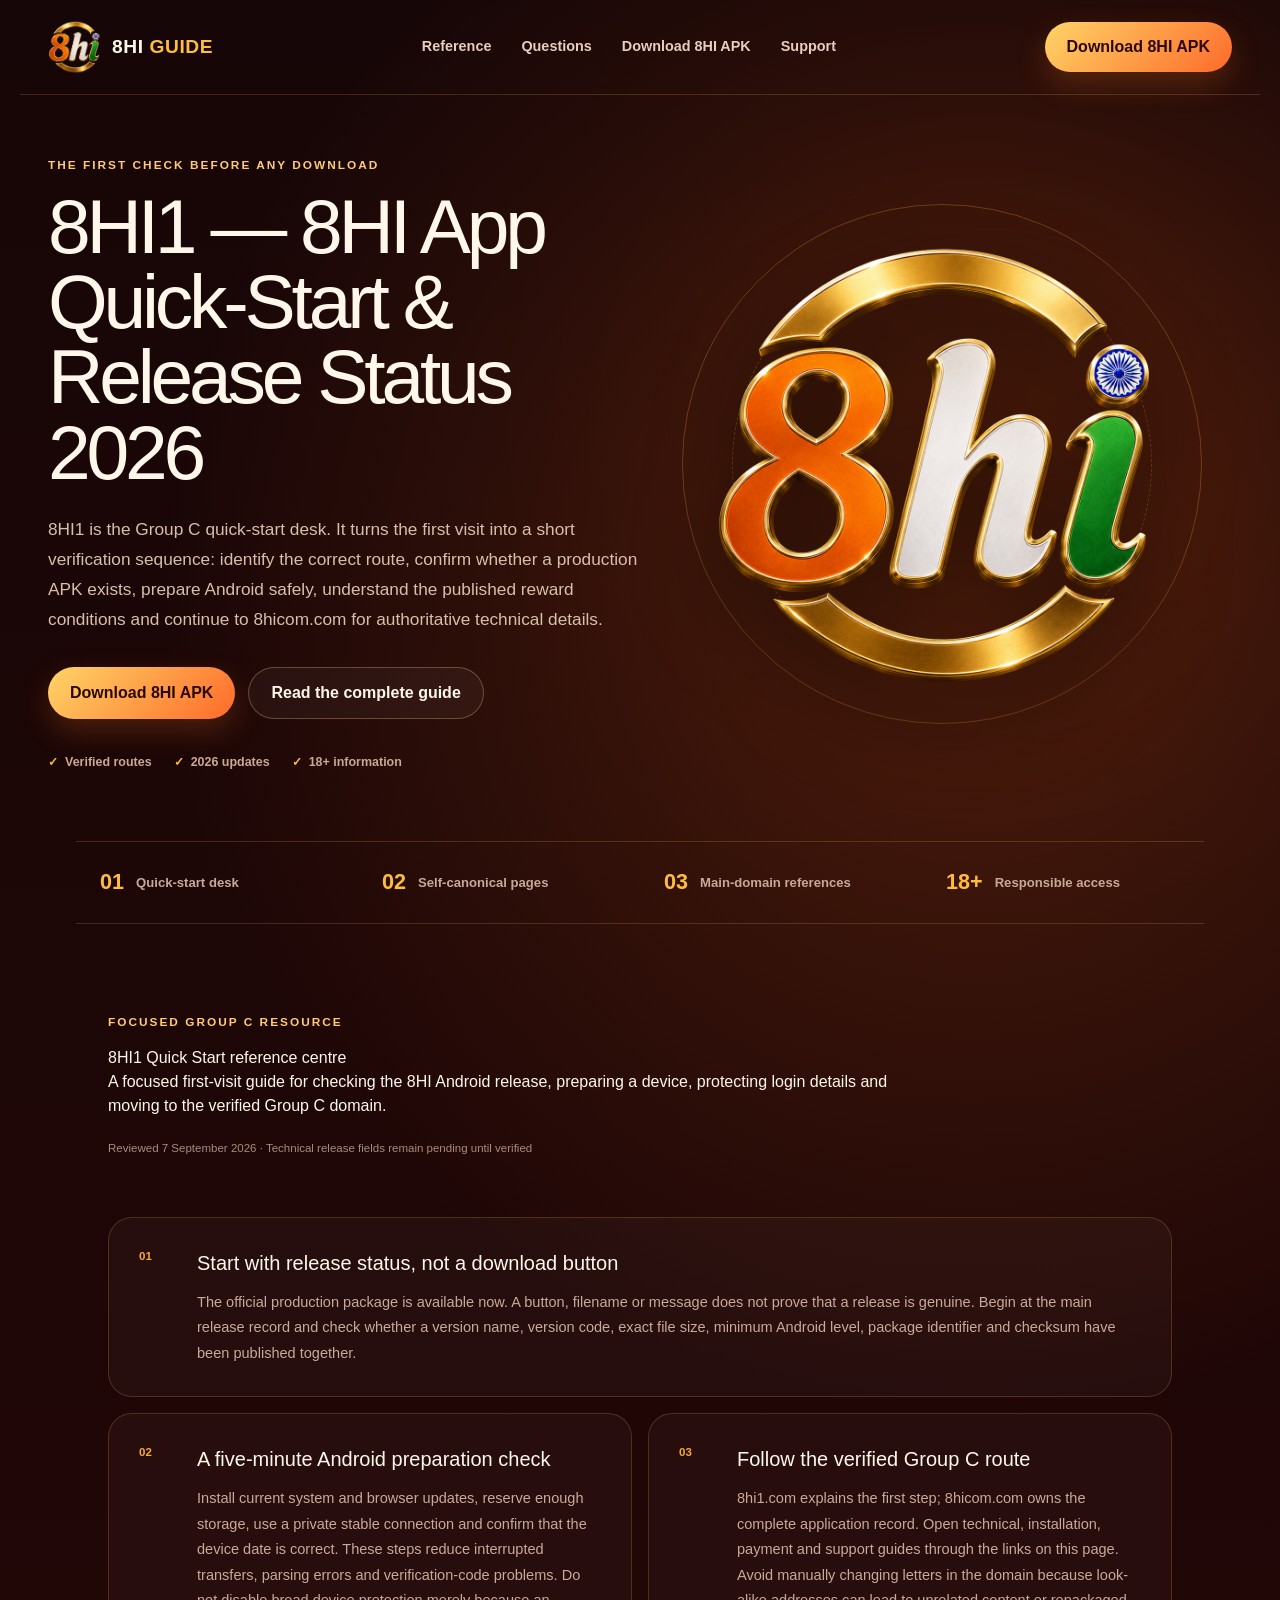
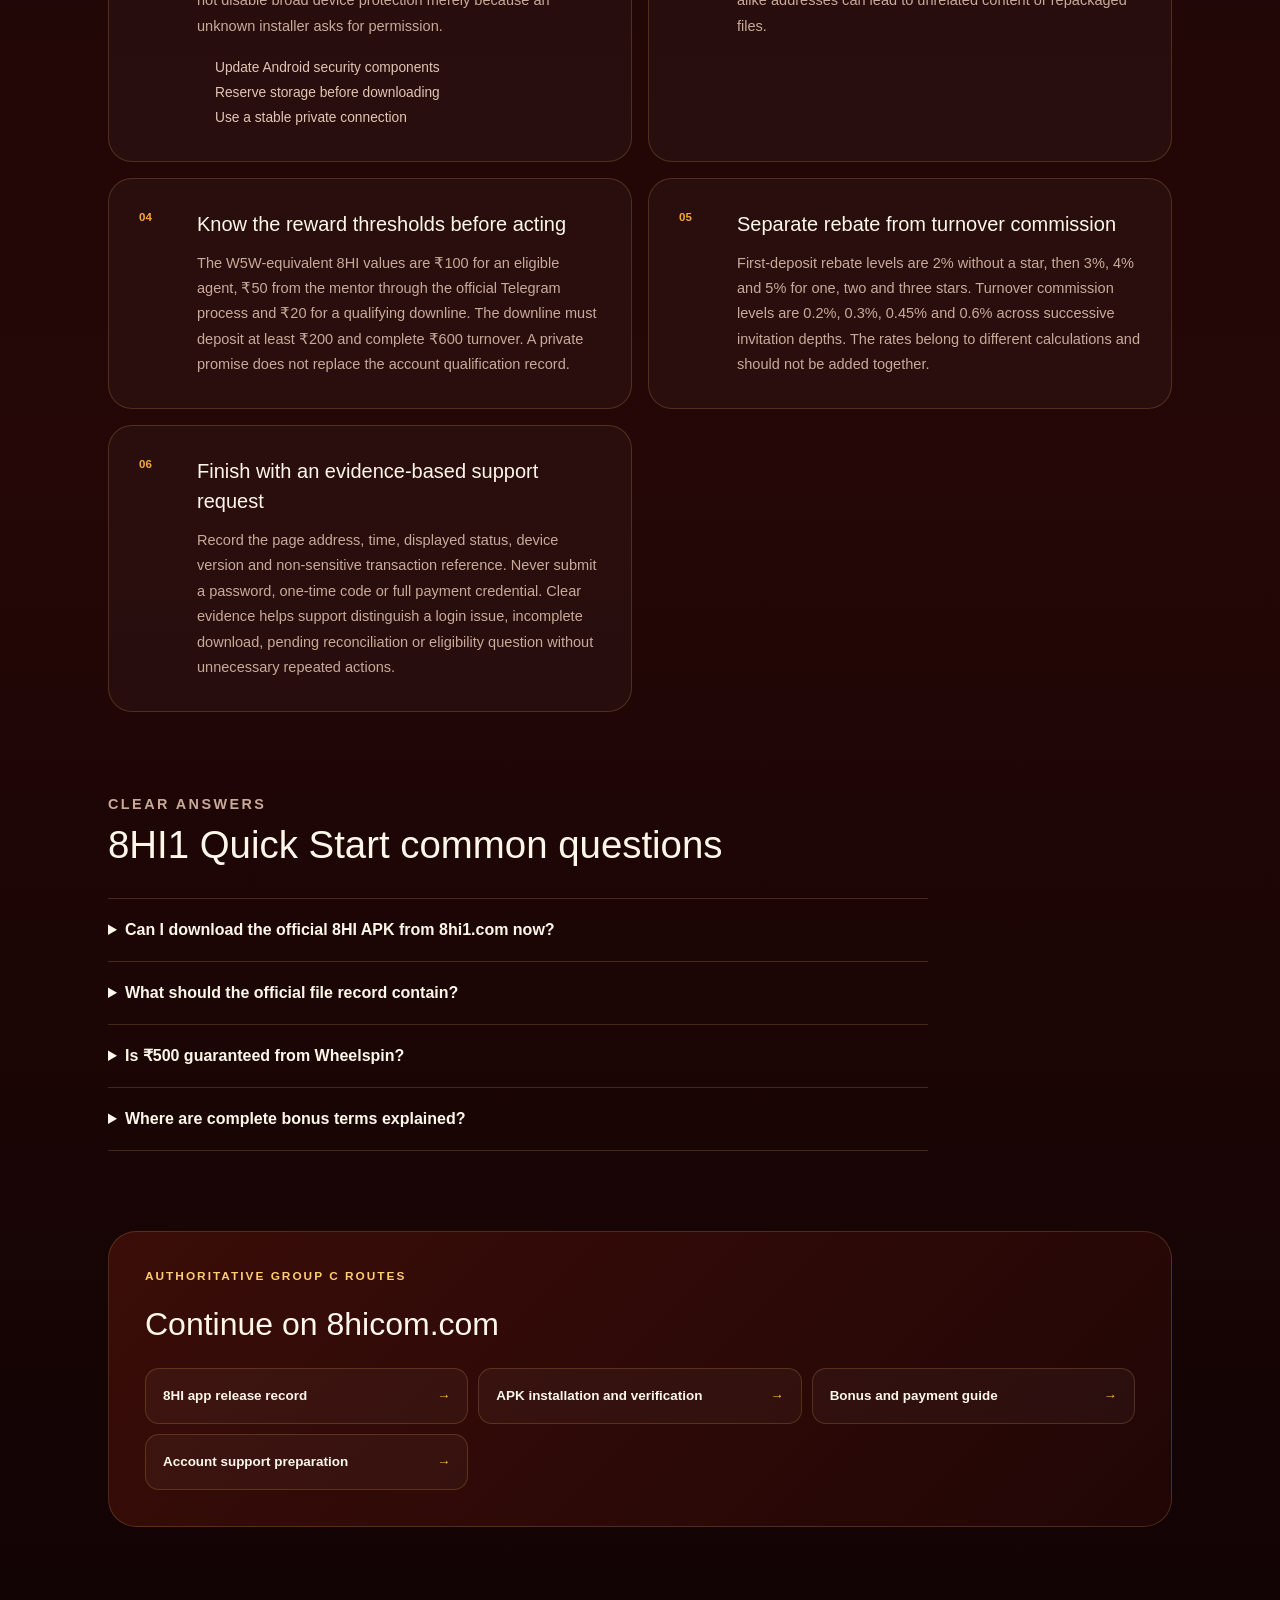
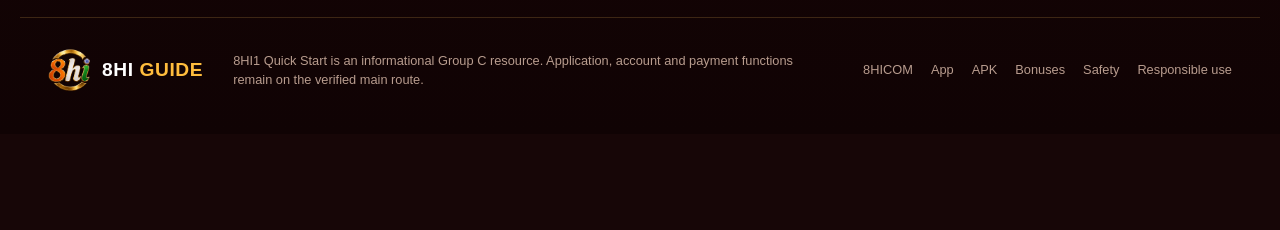
==== index.html @ d02e787b "Deepen support content and current APK guidance" ====
<!DOCTYPE html><html lang="en-IN"><head><meta charSet="utf-8"/><meta name="viewport" content="width=device-width, initial-scale=1"/><link rel="preload" href="/assets/8hi-mark.png" as="image"/><link rel="stylesheet" href="/_next/static/css/index.D3zvUgvW.css" data-rsc-css-href="/_next/static/css/index.D3zvUgvW.css" data-precedence="vite-rsc/importer-resources"/><link rel="modulepreload" fetchPriority="low" href="/_next/static/chunks/index-BwfJ8ODA.js"/><script src="/_next/static/chunks/rolldown-runtime-C60lm6uB.js" type="module" async=""></script><script src="/_next/static/chunks/framework-BgSIrAUN.js" type="module" async=""></script><link rel="modulepreload" href="/_next/static/chunks/layout-segment-context-CGScPTVr.js" crossorigin=""/><title>8HI1 — 8HI App Quick-Start &amp; Release Status 2026</title><meta name="description" content="Check the 8HI Android release status, APK verification fields, device preparation, rewards and the verified Group C route."/><meta name="application-name" content="8HI1 Guide"/><meta name="creator" content="8HI1 Guide"/><meta name="publisher" content="8HI1 Guide"/><meta name="format-detection" content="telephone=no, address=no, email=no"/><meta name="category" content="entertainment"/><meta name="robots" content="index, follow"/><meta name="googlebot" content="index, follow, max-image-preview:large, max-snippet:-1, max-video-preview:-1"/><meta property="og:title" content="8HI1 — 8HI App Quick-Start 2026"/><meta property="og:description" content="Verify release status, Android readiness and official 8HI routes before downloading."/><meta property="og:url" content="https://8hi1.com"/><meta property="og:site_name" content="8HI1 Quick Start"/><meta property="og:type" content="website"/><meta property="og:locale" content="en_IN"/><meta property="og:image" content="https://8hi1.com/og.png"/><meta property="og:image:width" content="1200"/><meta property="og:image:height" content="630"/><meta property="og:image:alt" content="8HI app Group C release guide"/><meta name="twitter:card" content="summary_large_image"/><meta name="twitter:title" content="8HI1 — 8HI App Quick-Start 2026"/><meta name="twitter:description" content="Verify release status and Android readiness before downloading."/><meta name="twitter:image" content="https://8hi1.com/og.png"/><link rel="shortcut icon" href="/favicon.ico"/><link rel="icon" href="/icon-48.png" sizes="48x48" type="image/png"/><link rel="icon" href="/icon.png" sizes="96x96" type="image/png"/><link rel="icon" href="/icon-192.png" sizes="192x192" type="image/png"/><link rel="icon" href="/favicon.ico" sizes="48x48" type="image/x-icon"/><link rel="apple-touch-icon" href="/icon-192.png" sizes="192x192" type="image/png"/><link rel="manifest" href="/manifest.webmanifest"/><link rel="canonical" href="https://8hi1.com"/><script>Object.assign(((self[Symbol.for("vinext.navigationRuntime")]??={bootstrap:{routeManifest:null},functions:{}}).bootstrap.rsc??={rsc:[]}),{params:{},nav:{"pathname":"/","searchParams":[]}})</script><link rel="modulepreload" href="/_next/static/chunks/index-BwfJ8ODA.js" />
</head><body><script type="application/ld+json">{"@context":"https://schema.org","@graph":[{"@type":"WebSite","@id":"https://8hi1.com/#website","name":"8HI1 Guide","alternateName":["8HI","8HI1 Guide"],"url":"https://8hi1.com/","inLanguage":"en-IN","publisher":{"@id":"https://8hi1.com/#organization"}},{"@type":"Organization","@id":"https://8hi1.com/#organization","name":"8HI1 Guide","url":"https://8hi1.com/","logo":{"@type":"ImageObject","url":"https://8hi1.com/icon-512.png","width":512,"height":512}}]}</script><main><a class="skip-link" href="#main-content">Skip to content</a><script type="application/ld+json">[{"@context":"https://schema.org","@type":"FAQPage","mainEntity":[{"@type":"Question","name":"Can I download the official 8HI APK from 8hi1.com now?","acceptedAnswer":{"@type":"Answer","text":"No. The production APK remains pending, and this site directs visitors to the main Group C release record."}},{"@type":"Question","name":"What should the official file record contain?","acceptedAnswer":{"@type":"Answer","text":"It should publish version name and code, exact size, package identifier, Android requirement, date and checksum together."}},{"@type":"Question","name":"Is ₹500 guaranteed from Wheelspin?","acceptedAnswer":{"@type":"Answer","text":"No. The three-day activity offers a variable result up to ₹500 after the qualifying deposit."}},{"@type":"Question","name":"Where are complete bonus terms explained?","acceptedAnswer":{"@type":"Answer","text":"Use the bonus and payment guide on 8hicom.com."}}]},{"@context":"https://schema.org","@type":"WebPage","name":"8HI1 — 8HI App Quick-Start & Release Status 2026","description":"A focused first-visit guide for checking the 8HI Android release, preparing a device, protecting login details and moving to the verified Group C domain.","url":"https://8hi1.com/","isPartOf":{"@type":"WebSite","name":"8HI1 Quick Start","url":"https://8hi1.com/"},"dateModified":"2026-09-07"}]</script><header class="site-header"><a class="brand" href="/" aria-label="8HI1 Quick Start home"><img src="/assets/8hi-mark.png" alt="8HI" width="54" height="54"/><span>8HI <b>GUIDE</b></span></a><nav aria-label="Main navigation"><a href="#reference">Reference</a><a href="#questions">Questions</a><a href="https://8hicom.com/8hi-app">App status</a><a href="https://8hicom.com/support">Support</a></nav><a class="nav-cta" href="https://8hicom.com/8hi-app">Check official app status</a></header><section class="hero" id="main-content"><div class="hero-glow"></div><div class="hero-copy"><p class="eyebrow">The first check before any download</p><h1>8HI1 — 8HI App Quick-Start &amp; Release Status 2026</h1><p class="hero-text">8HI1 is the Group C quick-start desk. It turns the first visit into a short verification sequence: identify the correct route, confirm whether a production APK exists, prepare Android safely, understand the published reward conditions and continue to 8hicom.com for authoritative technical details.</p><div class="hero-actions"><a class="primary-button" href="https://8hicom.com/8hi-app">Check official app status</a><a class="secondary-button" href="#reference">Read the complete guide</a></div><div class="trust-row"><span>Verified routes</span><span>2026 updates</span><span>18+ information</span></div></div><div class="hero-visual"><div class="brand-orbit orbit-one"></div><div class="brand-orbit orbit-two"></div><div class="logo-stage"><img src="/assets/8hi-mark.png" alt="8HI guide logo" width="520" height="520"/></div></div></section><section class="proof-strip" aria-label="Publishing role"><div><strong>01</strong><span>Quick-start desk</span></div><div><strong>02</strong><span>Self-canonical pages</span></div><div><strong>03</strong><span>Main-domain references</span></div><div><strong>18+</strong><span>Responsible access</span></div></section><article class="content-shell" id="reference"><div class="content-hero"><div><p class="eyebrow">Focused Group C resource</p><h2>8HI1 Quick Start<!-- --> reference centre</h2><p>A focused first-visit guide for checking the 8HI Android release, preparing a device, protecting login details and moving to the verified Group C domain.</p><small>Reviewed 7 September 2026 · Technical release fields remain pending until verified</small></div></div><div class="rich-article-grid"><section><span>01</span><div><h2>Start with release status, not a download button</h2><p>The official production package is available now. A button, filename or message does not prove that a release is genuine. Begin at the main release record and check whether a version name, version code, exact file size, minimum Android level, package identifier and checksum have been published together.</p></div></section><section><span>02</span><div><h2>A five-minute Android preparation check</h2><p>Install current system and browser updates, reserve enough storage, use a private stable connection and confirm that the device date is correct. These steps reduce interrupted transfers, parsing errors and verification-code problems. Do not disable broad device protection merely because an unknown installer asks for permission.</p><ul><li>Update Android security components</li><li>Reserve storage before downloading</li><li>Use a stable private connection</li></ul></div></section><section><span>03</span><div><h2>Follow the verified Group C route</h2><p>8hi1.com explains the first step; 8hicom.com owns the complete application record. Open technical, installation, payment and support guides through the links on this page. Avoid manually changing letters in the domain because look-alike addresses can lead to unrelated content or repackaged files.</p></div></section><section><span>04</span><div><h2>Know the reward thresholds before acting</h2><p>The W5W-equivalent 8HI values are ₹100 for an eligible agent, ₹50 from the mentor through the official Telegram process and ₹20 for a qualifying downline. The downline must deposit at least ₹200 and complete ₹600 turnover. A private promise does not replace the account qualification record.</p></div></section><section><span>05</span><div><h2>Separate rebate from turnover commission</h2><p>First-deposit rebate levels are 2% without a star, then 3%, 4% and 5% for one, two and three stars. Turnover commission levels are 0.2%, 0.3%, 0.45% and 0.6% across successive invitation depths. The rates belong to different calculations and should not be added together.</p></div></section><section><span>06</span><div><h2>Finish with an evidence-based support request</h2><p>Record the page address, time, displayed status, device version and non-sensitive transaction reference. Never submit a password, one-time code or full payment credential. Clear evidence helps support distinguish a login issue, incomplete download, pending reconciliation or eligibility question without unnecessary repeated actions.</p></div></section></div><section class="faq" id="questions"><p class="eyebrow">Clear answers</p><h2>8HI1 Quick Start<!-- --> common questions</h2><details><summary>Can I download the official 8HI APK from 8hi1.com now?</summary><p>No. The production APK remains pending, and this site directs visitors to the main Group C release record.</p></details><details><summary>What should the official file record contain?</summary><p>It should publish version name and code, exact size, package identifier, Android requirement, date and checksum together.</p></details><details><summary>Is ₹500 guaranteed from Wheelspin?</summary><p>No. The three-day activity offers a variable result up to ₹500 after the qualifying deposit.</p></details><details><summary>Where are complete bonus terms explained?</summary><p>Use the bonus and payment guide on 8hicom.com.</p></details></section><aside class="related"><p class="eyebrow">Authoritative Group C routes</p><h2>Continue on 8hicom.com</h2><div><a href="https://8hicom.com/8hi-app">8HI app release record <span>→</span></a><a href="https://8hicom.com/8hi-apk-install">APK installation and verification <span>→</span></a><a href="https://8hicom.com/8hi-payment-guide">Bonus and payment guide <span>→</span></a><a href="https://8hicom.com/support">Account support preparation <span>→</span></a></div></aside></article><style id="support-depth-style">  .support-depth{max-width:1120px;margin:64px auto;padding:0 22px;color:inherit;font-family:system-ui,-apple-system,sans-serif}.support-depth__intro{padding:30px;border:1px solid rgba(72,220,194,.3);border-radius:24px;background:linear-gradient(145deg,rgba(19,68,63,.22),rgba(5,18,18,.08))}.support-depth__eyebrow{margin:0 0 8px;font-size:12px;font-weight:900;letter-spacing:.12em;text-transform:uppercase;color:#32d9bc}.support-depth h2{margin:0 0 14px;font-size:clamp(26px,4vw,42px);line-height:1.08}.support-depth h3{margin:0 0 9px;font-size:19px}.support-depth p{font-size:15px;line-height:1.72}.support-depth__grid{display:grid;grid-template-columns:repeat(2,minmax(0,1fr));gap:16px;margin:22px 0}.support-depth article,.support-depth details{padding:22px;border:1px solid rgba(127,160,155,.24);border-radius:18px;background:rgba(8,24,23,.08)}.support-depth__links{display:flex;flex-wrap:wrap;gap:10px;margin-top:20px}.support-depth__links a{display:inline-flex;min-height:48px;align-items:center;padding:0 18px;border-radius:12px;font-weight:900;text-decoration:none}.support-depth__primary{background:#35e0c1;color:#031513!important}.support-depth__secondary{border:1px solid currentColor;color:inherit!important}.support-depth details{margin-top:10px}.support-depth summary{cursor:pointer;font-weight:850;line-height:1.4}.support-depth details p{margin-bottom:0}.support-depth__disclosure{opacity:.78;font-size:13px!important}@media(max-width:680px){.support-depth{margin:44px auto;padding:0 14px}.support-depth__intro{padding:23px 18px}.support-depth__grid{grid-template-columns:1fr}.support-depth article{padding:19px}.support-depth__links{display:grid}.support-depth__links a{justify-content:center;min-height:52px}}</style><section class="support-depth" aria-labelledby="support-depth-title">  <div class="support-depth__intro">    <p class="support-depth__eyebrow">Verified 8HI support · Updated for 2026</p>    <h2 id="support-depth-title">8HI quick-start guide: a clear route to 8hicom.com</h2>    <p><strong>8hi1.com</strong> is a focused support resource for fast access to the current 8HI app. It explains official destinations, current version information, download access and first-use checks. The website does not replace the main platform. When you are ready to continue, use the clearly marked link to <strong>8hicom.com</strong> or the verified APK button.</p>    <p>Our purpose is to reduce confusion caused by similar search phrases such as 8HI app, 8HI APK, 8HI download, 8HI.COM and 8HI new version 2026. Every important action is separated into two choices: open the main website for current platform information, or download the verified Android package.</p>    <div class="support-depth__links"><a class="support-depth__primary" href="https://8hicom.com/">Open 8hicom.com →</a><a class="support-depth__secondary" href="https://cocosapk.arkbotita85.com/apk/DNjfxApS/1750/8HI_1750_1773.apk" download="8HI_1750_1773.apk" rel="nofollow">Download 8HI APK</a></div>  </div>  <div class="support-depth__grid">    <article><h3>1. Confirm the official destination</h3><p>Check the address bar before continuing. This guide links directly to <strong>8hicom.com</strong>. Avoid copied pages, shortened links and files sent through unknown messages. A clear domain check is the first step before using any app or APK.</p></article>    <article><h3>2. Review the 2026 release details</h3><p>Before installation, compare the published file name, release description and Android requirements. The current verified package uses the file name <strong>8HI_1750_1773.apk</strong>. If a different file appears, return to this guide and use the verified button.</p></article>    <article><h3>3. Prepare your Android device</h3><p>Keep sufficient storage available, use a stable connection and retain Android security scanning. Do not disable protection permanently. After installation, remove unnecessary installer copies and obtain future versions only through the same verified route.</p></article>    <article><h3>4. Understand this support domain</h3><p>This domain provides a specific reference instead of pretending to be another main website. Its role is to answer focused search questions, publish practical checks and guide visitors toward <strong>8hicom.com</strong> with a prominent, consistent action.</p></article>  </div>  <h2>Frequently asked questions</h2>  <details><summary>Is 8hi1.com the main 8HI website?</summary><p>No. It is a support guide. The main destination for this group is <a href="https://8hicom.com/">8hicom.com</a>. The large main-site button is available at the top and bottom of every page.</p></details>  <details><summary>Where is the current 8HI APK download?</summary><p>Use the verified Download APK button on this page. It points to the current package named 8HI_1750_1773.apk. Check the file name before opening the installer.</p></details>  <details><summary>Can I use this guide on a mobile screen?</summary><p>Yes. The navigation, content cards and fixed action panel are designed for narrow screens, large touch targets and safe spacing around the bottom edge of modern phones.</p></details>  <details><summary>How do I find the new version in the future?</summary><p>Return to 8hi1.com or open 8hicom.com. Updated version information should be verified against the published file name and release notes before replacing an installed copy.</p></details>  <p class="support-depth__disclosure">Support information only. Keep account details private, use strong passwords and never share verification codes with third parties.</p></section><footer><div class="brand footer-brand"><img src="/assets/8hi-mark.png" alt="" width="44" height="44"/><span>8HI <b>GUIDE</b></span></div><p>8HI1 Quick Start<!-- --> is an informational Group C resource. Application, account and payment functions remain on the verified main route.</p><div class="footer-links"><a href="https://8hicom.com/">8HICOM</a><a href="https://8hicom.com/8hi-app">App</a><a href="https://8hicom.com/8hi-apk-install">APK</a><a href="https://8hicom.com/8hi-payment-guide">Bonuses</a><a href="https://8hicom.com/apk-safety">Safety</a><a href="https://8hicom.com/responsible-gaming">Responsible use</a></div></footer></main><script type="module" src="/_next/static/chunks/index-BwfJ8ODA.js" id="_R_" async=""></script><script>((self[Symbol.for("vinext.navigationRuntime")]??={bootstrap:{routeManifest:null},functions:{}}).bootstrap.rsc??={rsc:[]}).rsc.push("2:I[\"d5075e13e03a\",[],\"Children\",1]\n")</script><script>((self[Symbol.for("vinext.navigationRuntime")]??={bootstrap:{routeManifest:null},functions:{}}).bootstrap.rsc??={rsc:[]}).rsc.push("3:I[\"f68a58624a56\",[],\"GlobalErrorBoundary\",1]\n")</script><script>((self[Symbol.for("vinext.navigationRuntime")]??={bootstrap:{routeManifest:null},functions:{}}).bootstrap.rsc??={rsc:[]}).rsc.push("4:I[\"ffd5c8636600\",[],\"default\",1]\n")</script><script>((self[Symbol.for("vinext.navigationRuntime")]??={bootstrap:{routeManifest:null},functions:{}}).bootstrap.rsc??={rsc:[]}).rsc.push("5:I[\"f68a58624a56\",[],\"ErrorBoundary\",1]\n")</script><script>((self[Symbol.for("vinext.navigationRuntime")]??={bootstrap:{routeManifest:null},functions:{}}).bootstrap.rsc??={rsc:[]}).rsc.push("6:I[\"ed53b9c3ef4a\",[],\"LayoutSegmentProvider\",1]\n")</script><script>((self[Symbol.for("vinext.navigationRuntime")]??={bootstrap:{routeManifest:null},functions:{}}).bootstrap.rsc??={rsc:[]}).rsc.push("7:I[\"d5075e13e03a\",[],\"Slot\",1]\n")</script><script>((self[Symbol.for("vinext.navigationRuntime")]??={bootstrap:{routeManifest:null},functions:{}}).bootstrap.rsc??={rsc:[]}).rsc.push("8:I[\"f68a58624a56\",[],\"NotFoundBoundary\",1]\n")</script><script>((self[Symbol.for("vinext.navigationRuntime")]??={bootstrap:{routeManifest:null},functions:{}}).bootstrap.rsc??={rsc:[]}).rsc.push(":HL[\"/_next/static/css/index.D3zvUgvW.css\",\"style\"     ]\n")</script><script>((self[Symbol.for("vinext.navigationRuntime")]??={bootstrap:{routeManifest:null},functions:{}}).bootstrap.rsc??={rsc:[]}).rsc.push("0:{\"__route\":\"route:/\",\"__interceptionContext\":null,\"__layoutIds\":[\"layout:/\"],\"__rootLayout\":\"/\",\"__sourcePage\":\"/page\",\"page:/\":\"$L1\",\"layout:/\":[[[[\"$\",\"link\",\"css:/_next/static/css/index.D3zvUgvW.css\",{\"rel\":\"stylesheet\",\"precedence\":\"vite-rsc/importer-resources\",\"href\":\"/_next/static/css/index.D3zvUgvW.css\",\"data-rsc-css-href\":\"/_next/static/css/index.D3zvUgvW.css\"}],\"$undefined\"],[\"$\",\"html\",null,{\"lang\":\"en-IN\",\"children\":[\"$\",\"body\",null,{\"children\":[[\"$\",\"script\",null,{\"type\":\"application/ld+json\",\"dangerouslySetInnerHTML\":{\"__html\":\"{\\\"@context\\\":\\\"https://schema.org\\\",\\\"@graph\\\":[{\\\"@type\\\":\\\"WebSite\\\",\\\"@id\\\":\\\"https://8hi1.com/#website\\\",\\\"name\\\":\\\"8HI1 Guide\\\",\\\"alternateName\\\":[\\\"8HI\\\",\\\"8HI1 Guide\\\"],\\\"url\\\":\\\"https://8hi1.com/\\\",\\\"inLanguage\\\":\\\"en-IN\\\",\\\"publisher\\\":{\\\"@id\\\":\\\"https://8hi1.com/#organization\\\"}},{\\\"@type\\\":\\\"Organization\\\",\\\"@id\\\":\\\"https://8hi1.com/#organization\\\",\\\"name\\\":\\\"8HI1 Guide\\\",\\\"url\\\":\\\"https://8hi1.com/\\\",\\\"logo\\\":{\\\"@type\\\":\\\"ImageObject\\\",\\\"url\\\":\\\"https://8hi1.com/icon-512.png\\\",\\\"width\\\":512,\\\"height\\\":512}}]}\"}}],[\"$\",\"$L2\",null,{}]]}]}]],null],\"route:/\":[[[\"$\",\"meta\",null,{\"charSet\":\"utf-8\"}],[[\"$\",\"title\",\"0\",{\"children\":\"8HI1 — 8HI App Quick-Start \u0026 Release Status 2026\"}],[\"$\",\"meta\",\"1\",{\"name\":\"description\",\"content\":\"Check the 8HI Android release status, APK verification fields, device preparation, rewards and the verified Group C route.\"}],[\"$\",\"meta\",\"2\",{\"name\":\"application-name\",\"content\":\"8HI1 Guide\"}],[\"$\",\"meta\",\"3\",{\"name\":\"creator\",\"content\":\"8HI1 Guide\"}],[\"$\",\"meta\",\"4\",{\"name\":\"publisher\",\"content\":\"8HI1 Guide\"}],[\"$\",\"meta\",\"5\",{\"name\":\"format-detection\",\"content\":\"telephone=no, address=no, email=no\"}],[\"$\",\"meta\",\"6\",{\"name\":\"category\",\"content\":\"entertainment\"}],[\"$\",\"meta\",\"7\",{\"name\":\"robots\",\"content\":\"index, follow\"}],[\"$\",\"meta\",\"8\",{\"name\":\"googlebot\",\"content\":\"index, follow, max-image-preview:large, max-snippet:-1, max-video-preview:-1\"}],[\"$\",\"meta\",\"9\",{\"property\":\"og:title\",\"content\":\"8HI1 — 8HI App Quick-Start 2026\"}],[\"$\",\"meta\",\"10\",{\"property\":\"og:description\",\"content\":\"Verify release status, Android readiness and official 8HI routes before downloading.\"}],[\"$\",\"meta\",\"11\",{\"property\":\"og:url\",\"content\":\"https://8hi1.com\"}],[\"$\",\"meta\",\"12\",{\"property\":\"og:site_name\",\"content\":\"8HI1 Quick Start\"}],[\"$\",\"meta\",\"13\",{\"property\":\"og:type\",\"content\":\"website\"}],[\"$\",\"meta\",\"14\",{\"property\":\"og:locale\",\"content\":\"en_IN\"}],[\"$\",\"meta\",\"15\",{\"property\":\"og:image\",\"content\":\"https://8hi1.com/og.png\"}],[\"$\",\"meta\",\"16\",{\"property\":\"og:image:width\",\"content\":\"1200\"}],[\"$\",\"meta\",\"17\",{\"property\":\"og:image:height\",\"content\":\"630\"}],[\"$\",\"meta\",\"18\",{\"property\":\"og:image:alt\",\"content\":\"8HI app Group C release guide\"}],[\"$\",\"meta\",\"19\",{\"name\":\"twitter:card\",\"content\":\"summary_large_image\"}],[\"$\",\"meta\",\"20\",{\"name\":\"twitter:title\",\"content\":\"8HI1 — 8HI App Quick-Start 2026\"}],[\"$\",\"meta\",\"21\",{\"name\":\"twitter:description\",\"content\":\"Verify release status and Android readiness before downloading.\"}],[\"$\",\"meta\",\"22\",{\"name\":\"twitter:image\",\"content\":\"https://8hi1.com/og.png\"}],[\"$\",\"link\",\"23\",{\"rel\":\"shortcut icon\",\"href\":\"/favicon.ico\"}],[\"$\",\"link\",\"24\",{\"rel\":\"icon\",\"href\":\"/icon-48.png\",\"sizes\":\"48x48\",\"type\":\"image/png\"}],[\"$\",\"link\",\"25\",{\"rel\":\"icon\",\"href\":\"/icon.png\",\"sizes\":\"96x96\",\"type\":\"image/png\"}],[\"$\",\"link\",\"26\",{\"rel\":\"icon\",\"href\":\"/icon-192.png\",\"sizes\":\"192x192\",\"type\":\"image/png\"}],[\"$\",\"link\",\"27\",{\"rel\":\"icon\",\"href\":\"/favicon.ico\",\"sizes\":\"48x48\",\"type\":\"image/x-icon\"}],[\"$\",\"link\",\"28\",{\"rel\":\"apple-touch-icon\",\"href\":\"/icon-192.png\",\"sizes\":\"192x192\",\"type\":\"image/png\"}],[\"$\",\"link\",\"29\",{\"rel\":\"manifest\",\"href\":\"/manifest.webmanifest\"}],[\"$\",\"link\",\"30\",{\"rel\":\"canonical\",\"href\":\"https://8hi1.com\"}]],[[\"$\",\"meta\",\"0\",{\"name\":\"viewport\",\"content\":\"width=device-width, initial-scale=1\"}]]],[\"$\",\"$L3\",null,{\"fallback\":\"$4\",\"children\":[\"$\",\"$L5\",null,{\"fallback\":\"$4\",\"children\":[\"$\",\"$L6\",null,{\"providerId\":\"layout:/\",\"segmentMap\":{\"children\":[]},\"children\":[\"$\",\"$L7\",null,{\"id\":\"layout:/\",\"parallelSlots\":\"$undefined\",\"children\":[\"$\",\"$L8\",null,{\"resetKey\":\"\",\"fallback\":[\"$\",\"main\",null,{\"children\":[\"$\",\"section\",null,{\"className\":\"content-shell\",\"children\":[[\"$\",\"div\",null,{\"className\":\"content-hero\",\"children\":[[\"$\",\"p\",null,{\"className\":\"eyebrow\",\"children\":\"404 · Page not found\"}],[\"$\",\"h1\",null,{\"children\":\"This page is not available\"}],\"$L9\"]}],\"$La\"]}]}],\"children\":\"$Lb\"}]}]}]}]}],null,null],\"__layoutFlags\":{\"layout:/\":\"s\"},\"__artifactCompatibility\":{\"schemaVersion\":1,\"graphVersion\":\"app-route-graph:1177fd80f83fa7b0\",\"deploymentVersion\":\"2424aa1d-3395-47b1-89a6-ffd39b7d0224\",\"appElementsSchemaVersion\":1,\"rscPayloadSchemaVersion\":1,\"rootBoundaryId\":\"/\",\"renderEpoch\":null},\"__renderObservation\":{\"schemaVersion\":1,\"output\":{\"kind\":\"app-rsc\",\"mountedSlotsFingerprint\":null,\"renderEpoch\":null,\"rootBoundaryId\":\"/\",\"routeId\":\"route:/\"},\"completeness\":\"partial\",\"boundaryOutcome\":{\"kind\":\"unknown\"},\"requestApis\":[{\"kind\":\"connection\",\"status\":\"unknown\"},{\"kind\":\"cookies\",\"status\":\"unknown\"},{\"kind\":\"draftMode\",\"status\":\"unknown\"},{\"kind\":\"headers\",\"status\":\"unknown\"},{\"kind\":\"params\",\"status\":\"unknown\"},{\"kind\":\"searchParams\",\"status\":\"unknown\"}],\"dynamicFetches\":[],\"cacheTags\":[\"/\",\"_N_T_/\",\"_N_T_/index\",\"_N_T_/layout\",\"_N_T_/page\"],\"pathTags\":[\"/\"],\"cacheability\":\"unknown\",\"downgrade\":{\"target\":\"freshRender\",\"reasons\":[{\"code\":\"CP_DOWNGRADE_CACHEABILITY_UNKNOWN\",\"target\":\"freshRender\"},{\"code\":\"CP_DOWNGRADE_INCOMPLETE_OBSERVATION\",\"completeness\":\"partial\",\"target\":\"freshRender\"},{\"code\":\"CP_DOWNGRADE_UNKNOWN_REQUEST_API\",\"requestApi\":\"connection\",\"target\":\"freshRender\"},{\"code\":\"CP_DOWNGRADE_UNKNOWN_REQUEST_API\",\"requestApi\":\"cookies\",\"target\":\"freshRender\"},{\"code\":\"CP_DOWNGRADE_UNKNOWN_REQUEST_API\",\"requestApi\":\"draftMode\",\"target\":\"freshRender\"},{\"code\":\"CP_DOWNGRADE_UNKNOWN_REQUEST_API\",\"requestApi\":\"headers\",\"target\":\"freshRender\"},{\"code\":\"CP_DOWNGRADE_UNKNOWN_REQUEST_API\",\"requestApi\":\"params\",\"target\":\"freshRender\"},{\"code\":\"CP_DOWNGRADE_UNKNOWN_REQUEST_API\",\"requestApi\":\"searchParams\",\"target\":\"freshRender\"}],\"fallback\":{\"kind\":\"breakerFallback\",\"code\":\"CP_PRIVATE_DYNAMIC_DOWNGRADE\",\"mode\":\"renderFresh\",\"scope\":\"affectedOutput\",\"fields\":{\"reasonCodes\":[\"CP_DOWNGRADE_CACHEABILITY_UNKNOWN\",\"CP_DOWNGRADE_INCOMPLETE_OBSERVATION\",\"CP_DOWNGRADE_UNKNOWN_REQUEST_API\",\"CP_DOWNGRADE_UNKNOWN_REQUEST_API\",\"CP_DOWNGRADE_UNKNOWN_REQUEST_API\",\"CP_DOWNGRADE_UNKNOWN_REQUEST_API\",\"CP_DOWNGRADE_UNKNOWN_REQUEST_API\",\"CP_DOWNGRADE_UNKNOWN_REQUEST_API\"],\"target\":\"freshRender\"}},\"isPublicCacheCandidate\":false}}}\n")</script><script>((self[Symbol.for("vinext.navigationRuntime")]??={bootstrap:{routeManifest:null},functions:{}}).bootstrap.rsc??={rsc:[]}).rsc.push("c:I[\"fe48302fca77\",[],\"AppRouterScrollTarget\",1]\n")</script><script>((self[Symbol.for("vinext.navigationRuntime")]??={bootstrap:{routeManifest:null},functions:{}}).bootstrap.rsc??={rsc:[]}).rsc.push("d:I[\"f68a58624a56\",[],\"RedirectBoundary\",1]\n")</script><script>((self[Symbol.for("vinext.navigationRuntime")]??={bootstrap:{routeManifest:null},functions:{}}).bootstrap.rsc??={rsc:[]}).rsc.push("9:[\"$\",\"p\",null,{\"children\":\"The address may be incorrect or the information may have moved. Continue from the official 8HI1 Guide homepage.\"}]\n")</script><script>((self[Symbol.for("vinext.navigationRuntime")]??={bootstrap:{routeManifest:null},functions:{}}).bootstrap.rsc??={rsc:[]}).rsc.push("a:[\"$\",\"a\",null,{\"className\":\"primary-button\",\"href\":\"/\",\"children\":\"Return to 8HI1 Guide\"}]\n")</script><script>((self[Symbol.for("vinext.navigationRuntime")]??={bootstrap:{routeManifest:null},functions:{}}).bootstrap.rsc??={rsc:[]}).rsc.push("b:[\"$\",\"$L8\",null,{\"resetKey\":\"\",\"fallback\":[\"$\",\"main\",null,{\"children\":[\"$\",\"section\",null,{\"className\":\"content-shell\",\"children\":[[\"$\",\"div\",null,{\"className\":\"content-hero\",\"children\":[[\"$\",\"p\",null,{\"className\":\"eyebrow\",\"children\":\"404 · Page not found\"}],[\"$\",\"h1\",null,{\"children\":\"This page is not available\"}],[\"$\",\"p\",null,{\"children\":\"The address may be incorrect or the information may have moved. Continue from the official 8HI1 Guide homepage.\"}]]}],[\"$\",\"a\",null,{\"className\":\"primary-button\",\"href\":\"/\",\"children\":\"Return to 8HI1 Guide\"}]]}]}],\"children\":[\"$\",\"$Lc\",null,{\"children\":[\"$\",\"$Ld\",null,{\"children\":[[\"$\",\"$L6\",null,{\"providerId\":\"page:/\",\"segmentMap\":{\"children\":[\"__PAGE__\"]},\"children\":[\"$\",\"$L7\",null,{\"id\":\"page:/\"}]}],null]}]}]}]\n")</script><script>((self[Symbol.for("vinext.navigationRuntime")]??={bootstrap:{routeManifest:null},functions:{}}).bootstrap.rsc??={rsc:[]}).rsc.push(":HL[\"/assets/8hi-mark.png\",\"image\"]\n")</script><script>((self[Symbol.for("vinext.navigationRuntime")]??={bootstrap:{routeManifest:null},functions:{}}).bootstrap.rsc??={rsc:[]}).rsc.push("e:T53a,")</script><script>((self[Symbol.for("vinext.navigationRuntime")]??={bootstrap:{routeManifest:null},functions:{}}).bootstrap.rsc??={rsc:[]}).rsc.push("[{\"@context\":\"https://schema.org\",\"@type\":\"FAQPage\",\"mainEntity\":[{\"@type\":\"Question\",\"name\":\"Can I download the official 8HI APK from 8hi1.com now?\",\"acceptedAnswer\":{\"@type\":\"Answer\",\"text\":\"No. The production APK remains pending, and this site directs visitors to the main Group C release record.\"}},{\"@type\":\"Question\",\"name\":\"What should the official file record contain?\",\"acceptedAnswer\":{\"@type\":\"Answer\",\"text\":\"It")</script><script>((self[Symbol.for("vinext.navigationRuntime")]??={bootstrap:{routeManifest:null},functions:{}}).bootstrap.rsc??={rsc:[]}).rsc.push(" should publish version name and code, exact size, package identifier, Android requirement, date and checksum together.\"}},{\"@type\":\"Question\",\"name\":\"Is ₹500 guaranteed from Wheelspin?\",\"acceptedAnswer\":{\"@type\":\"Answer\",\"text\":\"No. The three-day activity offers a variable result up to ₹500 after the qualifying deposit.\"}},{\"@type\":\"Question\",\"name\":\"Where are complete bonus terms explained?\",\"acceptedAnswer\":{\"@type\":\"Answer\",\"text\":\"Use the bonus and payment guide on 8hicom.com.\"}}]},{\"@context\":\"https://schema.org\",\"@type\":\"WebPage\",\"name\":\"8HI1 — 8HI App Quick-Start \u0026 Release Status 2026\",\"description\":\"A focused first-visit guide for checking the 8HI Android release, preparing a device, protecting login details and moving to the verified Group C domain.\",\"url\":\"https://8hi1.com/\",\"isPartOf\":{\"@type\":\"WebSite\",\"name\":\"8HI1 Quick Start\",\"url\":\"https://8hi1.com/\"},\"dateModified\":\"2026-09-07\"}]")</script><script>((self[Symbol.for("vinext.navigationRuntime")]??={bootstrap:{routeManifest:null},functions:{}}).bootstrap.rsc??={rsc:[]}).rsc.push("1:[\"$\",\"main\",null,{\"children\":[[\"$\",\"a\",null,{\"className\":\"skip-link\",\"href\":\"#main-content\",\"children\":\"Skip to content\"}],[\"$\",\"script\",null,{\"type\":\"application/ld+json\",\"dangerouslySetInnerHTML\":{\"__html\":\"$e\"}}],[\"$\",\"header\",null,{\"className\":\"site-header\",\"children\":[[\"$\",\"a\",null,{\"className\":\"brand\",\"href\":\"/\",\"aria-label\":\"8HI1 Quick Start home\",\"children\":[[\"$\",\"img\",null,{\"src\":\"/assets/8hi-mark.png\",\"alt\":\"8HI\",\"width\":54,\"height\":54}],[\"$\",\"span\",null,{\"children\":[\"8HI \",[\"$\",\"b\",null,{\"children\":\"GUIDE\"}]]}]]}],[\"$\",\"nav\",null,{\"aria-label\":\"Main navigation\",\"children\":[[\"$\",\"a\",null,{\"href\":\"#reference\",\"children\":\"Reference\"}],[\"$\",\"a\",null,{\"href\":\"#questions\",\"children\":\"Questions\"}],[\"$\",\"a\",null,{\"href\":\"https://8hicom.com/8hi-app\",\"children\":\"App status\"}],[\"$\",\"a\",null,{\"href\":\"https://8hicom.com/support\",\"children\":\"Support\"}]]}],[\"$\",\"a\",null,{\"className\":\"nav-cta\",\"href\":\"https://8hicom.com/8hi-app\",\"children\":\"Check official app status\"}]]}],[\"$\",\"section\",null,{\"className\":\"hero\",\"id\":\"main-content\",\"children\":[[\"$\",\"div\",null,{\"className\":\"hero-glow\"}],[\"$\",\"div\",null,{\"className\":\"hero-copy\",\"children\":[[\"$\",\"p\",null,{\"className\":\"eyebrow\",\"children\":\"The first check before any download\"}],[\"$\",\"h1\",null,{\"children\":\"8HI1 — 8HI App Quick-Start \u0026 Release Status 2026\"}],[\"$\",\"p\",null,{\"className\":\"hero-text\",\"children\":\"8HI1 is the Group C quick-start desk. It turns the first visit into a short verification sequence: identify the correct route, confirm whether a production APK exists, prepare Android safely, understand the published reward conditions and continue to 8hicom.com for authoritative technical details.\"}],[\"$\",\"div\",null,{\"className\":\"hero-actions\",\"children\":[[\"$\",\"a\",null,{\"className\":\"primary-button\",\"href\":\"https://8hicom.com/8hi-app\",\"children\":\"Check official app status\"}],[\"$\",\"a\",null,{\"className\":\"secondary-button\",\"href\":\"#reference\",\"children\":\"Read the complete guide\"}]]}],[\"$\",\"div\",null,{\"className\":\"trust-row\",\"children\":[[\"$\",\"span\",null,{\"children\":\"Verified routes\"}],[\"$\",\"span\",null,{\"children\":\"2026 updates\"}],[\"$\",\"span\",null,{\"children\":\"18+ information\"}]]}]]}],[\"$\",\"div\",null,{\"className\":\"hero-visual\",\"children\":[[\"$\",\"div\",null,{\"className\":\"brand-orbit orbit-one\"}],[\"$\",\"div\",null,{\"className\":\"brand-orbit orbit-two\"}],[\"$\",\"div\",null,{\"className\":\"logo-stage\",\"children\":[\"$\",\"img\",null,{\"src\":\"/assets/8hi-mark.png\",\"alt\":\"8HI guide logo\",\"width\":520,\"height\":520}]}]]}]]}],[\"$\",\"section\",null,{\"className\":\"proof-strip\",\"aria-label\":\"Publishing role\",\"children\":[[\"$\",\"div\",null,{\"children\":[[\"$\",\"strong\",null,{\"children\":\"01\"}],[\"$\",\"span\",null,{\"children\":\"Quick-start desk\"}]]}],\"$Lf\",\"$L10\",\"$L11\"]}],\"$L12\",\"$L13\"]}]\n")</script><script>((self[Symbol.for("vinext.navigationRuntime")]??={bootstrap:{routeManifest:null},functions:{}}).bootstrap.rsc??={rsc:[]}).rsc.push("f:[\"$\",\"div\",null,{\"children\":[[\"$\",\"strong\",null,{\"children\":\"02\"}],[\"$\",\"span\",null,{\"children\":\"Self-canonical pages\"}]]}]\n")</script><script>((self[Symbol.for("vinext.navigationRuntime")]??={bootstrap:{routeManifest:null},functions:{}}).bootstrap.rsc??={rsc:[]}).rsc.push("10:[\"$\",\"div\",null,{\"children\":[[\"$\",\"strong\",null,{\"children\":\"03\"}],[\"$\",\"span\",null,{\"children\":\"Main-domain references\"}]]}]\n")</script><script>((self[Symbol.for("vinext.navigationRuntime")]??={bootstrap:{routeManifest:null},functions:{}}).bootstrap.rsc??={rsc:[]}).rsc.push("11:[\"$\",\"div\",null,{\"children\":[[\"$\",\"strong\",null,{\"children\":\"18+\"}],[\"$\",\"span\",null,{\"children\":\"Responsible access\"}]]}]\n")</script><script>((self[Symbol.for("vinext.navigationRuntime")]??={bootstrap:{routeManifest:null},functions:{}}).bootstrap.rsc??={rsc:[]}).rsc.push("12:[\"$\",\"article\",null,{\"className\":\"content-shell\",\"id\":\"reference\",\"children\":[[\"$\",\"div\",null,{\"className\":\"content-hero\",\"children\":[\"$\",\"div\",null,{\"children\":[[\"$\",\"p\",null,{\"className\":\"eyebrow\",\"children\":\"Focused Group C resource\"}],[\"$\",\"h2\",null,{\"children\":[\"8HI1 Quick Start\",\" reference centre\"]}],[\"$\",\"p\",null,{\"children\":\"A focused first-visit guide for checking the 8HI Android release, preparing a device, protecting login details and moving to the verified Group C domain.\"}],[\"$\",\"small\",null,{\"children\":\"Reviewed 7 September 2026 · Technical release fields remain pending until verified\"}]]}]}],[\"$\",\"div\",null,{\"className\":\"rich-article-grid\",\"children\":[[\"$\",\"section\",\"Start with release status, not a download button\",{\"children\":[[\"$\",\"span\",null,{\"children\":\"01\"}],[\"$\",\"div\",null,{\"children\":[[\"$\",\"h2\",null,{\"children\":\"Start with release status, not a download button\"}],[\"$\",\"p\",null,{\"children\":\"The official production package is available now. A button, filename or message does not prove that a release is genuine. Begin at the main release record and check whether a version name, version code, exact file size, minimum Android level, package identifier and checksum have been published together.\"}],\"$undefined\"]}]]}],[\"$\",\"section\",\"A five-minute Android preparation check\",{\"children\":[[\"$\",\"span\",null,{\"children\":\"02\"}],[\"$\",\"div\",null,{\"children\":[[\"$\",\"h2\",null,{\"children\":\"A five-minute Android preparation check\"}],[\"$\",\"p\",null,{\"children\":\"Install current system and browser updates, reserve enough storage, use a private stable connection and confirm that the device date is correct. These steps reduce interrupted transfers, parsing errors and verification-code problems. Do not disable broad device protection merely because an unknown installer asks for permission.\"}],[\"$\",\"ul\",null,{\"children\":[[\"$\",\"li\",\"Update Android security components\",{\"children\":\"Update Android security components\"}],[\"$\",\"li\",\"Reserve storage before downloading\",{\"children\":\"Reserve storage before downloading\"}],[\"$\",\"li\",\"Use a stable private connection\",{\"children\":\"Use a stable private connection\"}]]}]]}]]}],[\"$\",\"section\",\"Follow the verified Group C route\",{\"children\":[[\"$\",\"span\",null,{\"children\":\"03\"}],[\"$\",\"div\",null,{\"children\":[[\"$\",\"h2\",null,{\"children\":\"Follow the verified Group C route\"}],[\"$\",\"p\",null,{\"children\":\"8hi1.com explains the first step; 8hicom.com owns the complete application record. Open technical, installation, payment and support guides through the links on this page. Avoid manually changing letters in the domain because look-alike addresses can lead to unrelated content or repackaged files.\"}],\"$undefined\"]}]]}],[\"$\",\"section\",\"Know the reward thresholds before acting\",{\"children\":[[\"$\",\"span\",null,{\"children\":\"04\"}],[\"$\",\"div\",null,{\"children\":[[\"$\",\"h2\",null,{\"children\":\"Know the reward thresholds before acting\"}],[\"$\",\"p\",null,{\"children\":\"The W5W-equivalent 8HI values are ₹100 for an eligible agent, ₹50 from the mentor through the official Telegram process and ₹20 for a qualifying downline. The downline must deposit at least ₹200 and complete ₹600 turnover. A private promise does not replace the account qualification record.\"}],\"$undefined\"]}]]}],[\"$\",\"section\",\"Separate rebate from turnover commission\",{\"children\":[[\"$\",\"span\",null,{\"children\":\"05\"}],[\"$\",\"div\",null,{\"children\":[[\"$\",\"h2\",null,{\"children\":\"Separate rebate from turnover commission\"}],[\"$\",\"p\",null,{\"children\":\"First-deposit rebate levels are 2% without a star, then 3%, 4% and 5% for one, two and three stars. Turnover commission levels are 0.2%, 0.3%, 0.45% and 0.6% across successive invitation depths. The rates belong to different calculations and should not be added together.\"}],\"$undefined\"]}]]}],[\"$\",\"section\",\"Finish with an evidence-based support request\",{\"children\":[[\"$\",\"span\",null,{\"children\":\"06\"}],[\"$\",\"div\",null,{\"children\":[[\"$\",\"h2\",null,{\"children\":\"Finish with an evidence-based support request\"}],\"$L14\",\"$undefined\"]}]]}]]}],\"$L15\",\"$L16\"]}]\n")</script><script>((self[Symbol.for("vinext.navigationRuntime")]??={bootstrap:{routeManifest:null},functions:{}}).bootstrap.rsc??={rsc:[]}).rsc.push("13:[\"$\",\"footer\",null,{\"children\":[[\"$\",\"div\",null,{\"className\":\"brand footer-brand\",\"children\":[[\"$\",\"img\",null,{\"src\":\"/assets/8hi-mark.png\",\"alt\":\"\",\"width\":44,\"height\":44}],[\"$\",\"span\",null,{\"children\":[\"8HI \",[\"$\",\"b\",null,{\"children\":\"GUIDE\"}]]}]]}],[\"$\",\"p\",null,{\"children\":[\"8HI1 Quick Start\",\" is an informational Group C resource. Application, account and payment functions remain on the verified main route.\"]}],[\"$\",\"div\",null,{\"className\":\"footer-links\",\"children\":[[\"$\",\"a\",null,{\"href\":\"https://8hicom.com/\",\"children\":\"8HICOM\"}],[\"$\",\"a\",null,{\"href\":\"https://8hicom.com/8hi-app\",\"children\":\"App\"}],[\"$\",\"a\",null,{\"href\":\"https://8hicom.com/8hi-apk-install\",\"children\":\"APK\"}],[\"$\",\"a\",null,{\"href\":\"https://8hicom.com/8hi-payment-guide\",\"children\":\"Bonuses\"}],[\"$\",\"a\",null,{\"href\":\"https://8hicom.com/apk-safety\",\"children\":\"Safety\"}],[\"$\",\"a\",null,{\"href\":\"https://8hicom.com/responsible-gaming\",\"children\":\"Responsible use\"}]]}]]}]\n")</script><script>((self[Symbol.for("vinext.navigationRuntime")]??={bootstrap:{routeManifest:null},functions:{}}).bootstrap.rsc??={rsc:[]}).rsc.push("14:[\"$\",\"p\",null,{\"children\":\"Record the page address, time, displayed status, device version and non-sensitive transaction reference. Never submit a password, one-time code or full payment credential. Clear evidence helps support distinguish a login issue, incomplete download, pending reconciliation or eligibility question without unnecessary repeated actions.\"}]\n")</script><script>((self[Symbol.for("vinext.navigationRuntime")]??={bootstrap:{routeManifest:null},functions:{}}).bootstrap.rsc??={rsc:[]}).rsc.push("15:[\"$\",\"section\",null,{\"className\":\"faq\",\"id\":\"questions\",\"children\":[[\"$\",\"p\",null,{\"className\":\"eyebrow\",\"children\":\"Clear answers\"}],[\"$\",\"h2\",null,{\"children\":[\"8HI1 Quick Start\",\" common questions\"]}],[[\"$\",\"details\",\"Can I download the official 8HI APK from 8hi1.com now?\",{\"children\":[[\"$\",\"summary\",null,{\"children\":\"Can I download the official 8HI APK from 8hi1.com now?\"}],[\"$\",\"p\",null,{\"children\":\"No. The production APK remains pending, and this site directs visitors to the main Group C release record.\"}]]}],[\"$\",\"details\",\"What should the official file record contain?\",{\"children\":[[\"$\",\"summary\",null,{\"children\":\"What should the official file record contain?\"}],[\"$\",\"p\",null,{\"children\":\"It should publish version name and code, exact size, package identifier, Android requirement, date and checksum together.\"}]]}],[\"$\",\"details\",\"Is ₹500 guaranteed from Wheelspin?\",{\"children\":[[\"$\",\"summary\",null,{\"children\":\"Is ₹500 guaranteed from Wheelspin?\"}],[\"$\",\"p\",null,{\"children\":\"No. The three-day activity offers a variable result up to ₹500 after the qualifying deposit.\"}]]}],[\"$\",\"details\",\"Where are complete bonus terms explained?\",{\"children\":[[\"$\",\"summary\",null,{\"children\":\"Where are complete bonus terms explained?\"}],[\"$\",\"p\",null,{\"children\":\"Use the bonus and payment guide on 8hicom.com.\"}]]}]]]}]\n")</script><script>((self[Symbol.for("vinext.navigationRuntime")]??={bootstrap:{routeManifest:null},functions:{}}).bootstrap.rsc??={rsc:[]}).rsc.push("16:[\"$\",\"aside\",null,{\"className\":\"related\",\"children\":[[\"$\",\"p\",null,{\"className\":\"eyebrow\",\"children\":\"Authoritative Group C routes\"}],[\"$\",\"h2\",null,{\"children\":\"Continue on 8hicom.com\"}],[\"$\",\"div\",null,{\"children\":[[\"$\",\"a\",null,{\"href\":\"https://8hicom.com/8hi-app\",\"children\":[\"8HI app release record \",[\"$\",\"span\",null,{\"children\":\"→\"}]]}],[\"$\",\"a\",null,{\"href\":\"https://8hicom.com/8hi-apk-install\",\"children\":[\"APK installation and verification \",[\"$\",\"span\",null,{\"children\":\"→\"}]]}],[\"$\",\"a\",null,{\"href\":\"https://8hicom.com/8hi-payment-guide\",\"children\":[\"Bonus and payment guide \",[\"$\",\"span\",null,{\"children\":\"→\"}]]}],[\"$\",\"a\",null,{\"href\":\"https://8hicom.com/support\",\"children\":[\"Account support preparation \",[\"$\",\"span\",null,{\"children\":\"→\"}]]}]]}]]}]\n")</script><script>Object.assign(((self[Symbol.for("vinext.navigationRuntime")]??={bootstrap:{routeManifest:null},functions:{}}).bootstrap.rsc??={rsc:[]}),{"initialCacheKind":"static"});((self[Symbol.for("vinext.navigationRuntime")]??={bootstrap:{routeManifest:null},functions:{}}).bootstrap.rsc??={rsc:[]}).done=true</script><script src="/download-ready.js" defer></script><script src="/support-navigation.js" defer></script></body></html>
---- _next/static/css/index.D3zvUgvW.css ----
/*! tailwindcss v4.2.1 | MIT License | https://tailwindcss.com */
@layer theme{:root,:host{--font-sans:ui-sans-serif, system-ui, sans-serif, "Apple Color Emoji", "Segoe UI Emoji", "Segoe UI Symbol", "Noto Color Emoji";--font-mono:ui-monospace, SFMono-Regular, Menlo, Monaco, Consolas, "Liberation Mono", "Courier New", monospace;--spacing:.25rem;--default-font-family:var(--font-sans);--default-mono-font-family:var(--font-mono)}}@layer base{*,:after,:before{box-sizing:border-box;border:0 solid;margin:0;padding:0}::backdrop{box-sizing:border-box;border:0 solid;margin:0;padding:0}::file-selector-button{box-sizing:border-box;border:0 solid;margin:0;padding:0}html,:host{-webkit-text-size-adjust:100%;tab-size:4;line-height:1.5;font-family:var(--default-font-family,ui-sans-serif, system-ui, sans-serif, "Apple Color Emoji", "Segoe UI Emoji", "Segoe UI Symbol", "Noto Color Emoji");font-feature-settings:var(--default-font-feature-settings,normal);font-variation-settings:var(--default-font-variation-settings,normal);-webkit-tap-highlight-color:transparent}hr{height:0;color:inherit;border-top-width:1px}abbr:where([title]){-webkit-text-decoration:underline dotted;text-decoration:underline dotted}h1,h2,h3,h4,h5,h6{font-size:inherit;font-weight:inherit}a{color:inherit;-webkit-text-decoration:inherit;-webkit-text-decoration:inherit;text-decoration:inherit}b,strong{font-weight:bolder}code,kbd,samp,pre{font-family:var(--default-mono-font-family,ui-monospace, SFMono-Regular, Menlo, Monaco, Consolas, "Liberation Mono", "Courier New", monospace);font-feature-settings:var(--default-mono-font-feature-settings,normal);font-variation-settings:var(--default-mono-font-variation-settings,normal);font-size:1em}small{font-size:80%}sub,sup{vertical-align:baseline;font-size:75%;line-height:0;position:relative}sub{bottom:-.25em}sup{top:-.5em}table{text-indent:0;border-color:inherit;border-collapse:collapse}:-moz-focusring{outline:auto}progress{vertical-align:baseline}summary{display:list-item}ol,ul,menu{list-style:none}img,svg,video,canvas,audio,iframe,embed,object{vertical-align:middle;display:block}img,video{max-width:100%;height:auto}button,input,select,optgroup,textarea{font:inherit;font-feature-settings:inherit;font-variation-settings:inherit;letter-spacing:inherit;color:inherit;opacity:1;background-color:#0000;border-radius:0}::file-selector-button{font:inherit;font-feature-settings:inherit;font-variation-settings:inherit;letter-spacing:inherit;color:inherit;opacity:1;background-color:#0000;border-radius:0}:where(select:is([multiple],[size])) optgroup{font-weight:bolder}:where(select:is([multiple],[size])) optgroup option{padding-inline-start:20px}::file-selector-button{margin-inline-end:4px}::placeholder{opacity:1}@supports (not ((-webkit-appearance:-apple-pay-button))) or (contain-intrinsic-size:1px){::placeholder{color:currentColor}@supports (color:color-mix(in lab, red, red)){::placeholder{color:color-mix(in oklab, currentcolor 50%, transparent)}}}textarea{resize:vertical}::-webkit-search-decoration{-webkit-appearance:none}::-webkit-date-and-time-value{min-height:1lh;text-align:inherit}::-webkit-datetime-edit{display:inline-flex}::-webkit-datetime-edit-fields-wrapper{padding:0}::-webkit-datetime-edit{padding-block:0}::-webkit-datetime-edit-year-field{padding-block:0}::-webkit-datetime-edit-month-field{padding-block:0}::-webkit-datetime-edit-day-field{padding-block:0}::-webkit-datetime-edit-hour-field{padding-block:0}::-webkit-datetime-edit-minute-field{padding-block:0}::-webkit-datetime-edit-second-field{padding-block:0}::-webkit-datetime-edit-millisecond-field{padding-block:0}::-webkit-datetime-edit-meridiem-field{padding-block:0}::-webkit-calendar-picker-indicator{line-height:1}:-moz-ui-invalid{box-shadow:none}button,input:where([type=button],[type=reset],[type=submit]){-webkit-appearance:button;appearance:button}::file-selector-button{-webkit-appearance:button;appearance:button}::-webkit-inner-spin-button{height:auto}::-webkit-outer-spin-button{height:auto}[hidden]:where(:not([hidden=until-found])){display:none!important}}@layer components;@layer utilities{.visible{visibility:visible}.fixed{position:fixed}.start{inset-inline-start:var(--spacing)}.end{inset-inline-end:var(--spacing)}.block{display:block}.table{display:table}}:root{--ink:#fff7e9;--muted:#d8bfa9;--wine:#170607;--gold:#ffbd3d;--orange:#ff6a2a;--line:#ffc7602e;--font-body:Arial,sans-serif;--font-display:Arial,sans-serif}*{box-sizing:border-box}html{scroll-behavior:smooth}body{background:var(--wine);color:var(--ink);font-family:var(--font-body),Arial,sans-serif;margin:0}a{color:inherit;text-decoration:none}.skip-link{z-index:100;color:#260705;background:#fff;border-radius:10px;padding:12px 18px;font-weight:900;position:fixed;top:-60px;left:18px}.skip-link:focus{top:18px}:is(a:focus-visible,summary:focus-visible){outline-offset:4px;outline:3px solid #ffd05b}main{background:radial-gradient(circle at 76% 18%,#ff711f33,#0000 28%),linear-gradient(#170607 0%,#240706 62%,#100304 100%);min-height:100vh;overflow:hidden}.site-header{z-index:20;border-bottom:1px solid var(--line);justify-content:space-between;align-items:center;max-width:1240px;margin:auto;padding:20px 28px;display:flex;position:relative}.brand{font-family:var(--font-display);letter-spacing:.03em;align-items:center;gap:10px;font-size:1.2rem;font-weight:800;display:flex}.brand img{object-fit:contain}.brand b{color:var(--gold)}nav{color:#e8cebd;gap:30px;font-size:.9rem;font-weight:700;display:flex}nav a:hover{color:var(--gold)}.nav-cta,.primary-button{background:linear-gradient(135deg,#ffd567,var(--orange));color:#2a0803;border-radius:999px;justify-content:center;align-items:center;padding:13px 22px;font-weight:900;transition:all .2s;display:inline-flex;box-shadow:0 12px 30px #ff761e38}.nav-cta:hover,.primary-button:hover{transform:translateY(-2px);box-shadow:0 16px 38px #ff761e57}.download-direct{min-height:52px;margin-top:26px;padding-inline:28px}.rich-article-grid section[id]{scroll-margin-top:110px}.visual-game-card,.related a,.seo-split a,.footer-links a,.site-header a{cursor:pointer}.hero{grid-template-columns:1.02fr .98fr;align-items:center;max-width:1240px;min-height:680px;margin:auto;padding:62px 28px 70px;display:grid;position:relative}.hero-copy{z-index:3;max-width:650px;position:relative}.eyebrow{color:#ffcc72;letter-spacing:.17em;text-transform:uppercase;margin:0 0 14px;font-size:.74rem;font-weight:900}.hero h1{font-family:var(--font-display);letter-spacing:-.055em;margin:0;font-size:clamp(3.1rem,6vw,6rem);line-height:.98}.hero h1 span{background:linear-gradient(100deg,#fff1bd,#ffae31 55%,#ff7130);color:#0000;-webkit-background-clip:text;display:block}.hero-text{max-width:590px;color:var(--muted);margin:24px 0 0;font-size:1.08rem;line-height:1.75}.hero-actions{gap:13px;margin-top:32px;display:flex}.secondary-button{background:#ffffff0a;border:1px solid #ffd68d47;border-radius:999px;justify-content:center;align-items:center;padding:13px 22px;font-weight:800;display:inline-flex}.trust-row{color:#caa992;gap:22px;margin-top:34px;font-size:.78rem;font-weight:700;display:flex}.trust-row span:before{content:"✓";color:var(--gold);margin-right:7px}.hero-visual{place-items:center;min-height:540px;display:grid;position:relative}.logo-stage{z-index:3;filter:drop-shadow(0 35px 45px #0000007a);width:min(460px,82vw);position:relative}.logo-stage img{width:100%;height:auto}.brand-orbit{border:1px solid #ffbc3d40;border-radius:50%;position:absolute}.orbit-one{width:520px;height:520px}.orbit-two{border-style:dashed;width:420px;height:420px;animation:30s linear infinite spin}.hero-glow{filter:blur(140px);opacity:.18;background:#dd4d11;border-radius:50%;width:440px;height:440px;position:absolute;top:16%;right:4%}.floating-card{z-index:4;-webkit-backdrop-filter:blur(10px);backdrop-filter:blur(10px);background:#1f0607bd;border:1px solid #ffd27e40;border-radius:16px;padding:13px 18px;position:absolute;box-shadow:0 15px 40px #0000004d}.floating-card small{color:#caa992;letter-spacing:.14em;font-size:.58rem;display:block}.floating-card strong{color:#ffd56c;margin-top:4px;display:block}.card-a{top:22%;right:1%}.card-b{bottom:20%;left:0}@keyframes spin{to{transform:rotate(360deg)}}.game-section{max-width:1240px;margin:auto;padding:76px 28px}.section-heading{justify-content:space-between;align-items:end;margin-bottom:28px;display:flex}.section-heading h2,.download-band h2{font-family:var(--font-display);letter-spacing:-.04em;margin:0;font-size:clamp(2rem,4vw,3.2rem)}.section-heading>a{color:#ffcc72;font-weight:800}.game-grid{grid-template-columns:repeat(4,1fr);gap:14px;display:grid}.game-card{border:1px solid var(--line);background:linear-gradient(145deg,#fff1,#ffffff04);border-radius:22px;align-items:center;gap:14px;min-height:126px;padding:20px;transition:all .2s;display:flex}.game-card:hover{background:#ff8d2d17;border-color:#ffc55880;transform:translateY(-4px)}.game-icon{color:#3b0c05;background:linear-gradient(145deg,#ffce5a,#e65018);border-radius:15px;place-items:center;width:48px;height:48px;font-size:1.3rem;display:grid}.game-card h3{font-family:var(--font-display);margin:0}.game-card p{color:#bd9f8e;margin:5px 0 0;font-size:.76rem}.arrow{color:#f9bd58;margin-left:auto}.download-band{background:radial-gradient(circle at 85% 15%,#ffb23033,#0000 35%),linear-gradient(135deg,#3b0d08,#220606);border:1px solid #ffc65b40;border-radius:30px;justify-content:space-between;align-items:center;gap:30px;max-width:1184px;margin:30px auto 80px;padding:42px 46px;display:flex}.download-band p:not(.eyebrow){max-width:670px;color:var(--muted);line-height:1.7}footer{border-top:1px solid var(--line);color:#b89c8e;grid-template-columns:auto minmax(220px,1fr) minmax(360px,auto);align-items:center;gap:30px;max-width:1240px;margin:auto;padding:30px 28px 42px;font-size:.8rem;display:grid}.footer-brand{color:#fff}.footer-links{flex-wrap:wrap;justify-content:flex-end;gap:12px 18px;display:flex}.footer-links a:hover{color:var(--gold)}@media (max-width:900px){body{padding-bottom:78px}.site-header nav{z-index:80;-webkit-backdrop-filter:blur(16px);backdrop-filter:blur(16px);background:#160507f0;border:1px solid #ffcf6940;border-radius:18px;justify-content:space-around;gap:3px;padding:7px;display:flex;position:fixed;bottom:10px;left:12px;right:12px;box-shadow:0 16px 40px #0000008c}.site-header nav a{text-align:center;border-radius:12px;flex:1;place-items:center;min-height:44px;padding:7px;font-size:.7rem;display:grid}:is(.site-header nav a:hover,.site-header nav a:focus-visible){color:var(--gold);background:#ffbe401f}.hero{grid-template-columns:1fr;padding-top:55px}.hero-copy{text-align:center;margin:auto}.hero-actions,.trust-row{justify-content:center}.hero-visual{min-height:430px}.game-grid{grid-template-columns:repeat(2,1fr)}.download-band{margin-inline:20px}.site-header{padding-inline:20px}footer{text-align:center;grid-template-columns:1fr}.footer-brand,.footer-links{justify-content:center}}@media (max-width:600px){.site-header{padding-block:12px}.brand img{width:44px;height:44px}.brand span{font-size:.95rem}.nav-cta{min-height:44px;padding:10px 14px;font-size:.75rem}.hero{min-height:auto;padding:45px 18px 34px}.hero h1{font-size:clamp(2.7rem,15vw,3.5rem)}.hero-text{font-size:.94rem;line-height:1.65}.hero-actions{flex-direction:column}.primary-button,.secondary-button{width:100%;min-height:48px}.trust-row{flex-wrap:wrap;gap:10px 16px}.hero-visual{min-height:330px}.logo-stage{width:min(300px,75vw)}.orbit-one{width:310px;height:310px}.orbit-two{width:260px;height:260px}.floating-card{display:none}.game-section{padding:50px 18px}.section-heading{align-items:start;gap:20px}.section-heading h2{font-size:2rem}.section-heading>a{white-space:nowrap;font-size:.72rem}.game-grid{grid-template-columns:1fr}.download-band{flex-direction:column;align-items:flex-start;margin-inline:14px;padding:28px 22px}.download-band .primary-button{width:auto}footer{padding-inline:20px}.footer-links{gap:10px 14px}}@media (prefers-reduced-motion:reduce){html{scroll-behavior:auto}.orbit-two{animation:none}*{transition:none!important}}.content-shell{max-width:1120px;margin:auto;padding:90px 28px}.content-hero{max-width:800px;margin-bottom:60px}.content-hero h1{font-family:var(--font-display);letter-spacing:-.055em;background:linear-gradient(100deg,#fff,#ffc457 70%);color:#0000;-webkit-background-clip:text;margin:0;font-size:clamp(3rem,7vw,5.6rem);line-height:1}.content-hero>p:last-child{max-width:730px;color:var(--muted);margin-top:24px;font-size:1.08rem;line-height:1.8}.article-grid{grid-template-columns:repeat(3,1fr);gap:16px;display:grid}.article-grid section{border:1px solid var(--line);background:#ffffff09;border-radius:24px;gap:18px;padding:28px;display:flex}.article-grid section>span{color:#f6a935;font-size:.7rem;font-weight:900}.article-grid h2{font-family:var(--font-display);margin:0 0 12px;font-size:1.2rem}.article-grid p,.faq p,.page-cta p{color:#c9aa99;margin:0;font-size:.9rem;line-height:1.7}.faq{max-width:820px;margin:80px 0}.faq h2,.page-cta h2{font-family:var(--font-display);margin:0 0 24px;font-size:2.4rem}.faq details{border-top:1px solid var(--line);padding:19px 0}.faq details:last-child{border-bottom:1px solid var(--line)}.faq summary{cursor:pointer;font-weight:800}.faq details p{padding-top:12px}.page-cta{border:1px solid var(--line);background:linear-gradient(135deg,#3b0d08,#220606);border-radius:28px;justify-content:space-between;align-items:center;gap:30px;margin-top:70px;padding:38px 42px;display:flex}.page-cta h2{margin-bottom:9px}@media (max-width:780px){.content-shell{padding:60px 20px}.article-grid{grid-template-columns:1fr}.page-cta{flex-direction:column;align-items:flex-start;padding:30px 24px}}.proof-strip{grid-template-columns:repeat(4,1fr);max-width:1184px;margin:0 auto;padding:0 28px;display:grid}.proof-strip>div{border-top:1px solid var(--line);border-bottom:1px solid var(--line);align-items:center;gap:12px;padding:24px;display:flex}.proof-strip strong{font-family:var(--font-display);color:var(--gold);font-size:1.35rem}.proof-strip span{color:#c7aa99;font-size:.82rem;font-weight:700}.visual-game-grid{grid-template-columns:repeat(4,1fr);gap:16px;display:grid}.visual-game-card{border:1px solid var(--line);background:#240707;border-radius:26px;min-height:390px;position:relative;overflow:hidden}.visual-game-card img{object-fit:cover;width:100%;height:100%;transition:transform .45s}.visual-game-card:hover img{transform:scale(1.045)}.game-shade{background:linear-gradient(#0000 30%,#110203f2 100%);position:absolute;inset:0}.visual-game-card>div{position:absolute;bottom:22px;left:22px;right:22px}.visual-game-card p{color:#e0bda3;margin:0 0 5px;font-size:.72rem}.visual-game-card h3{font-family:var(--font-display);margin:0 0 12px;font-size:1.55rem}.visual-game-card b{color:#ffc75c;font-size:.76rem}.story-section{grid-template-columns:.9fr 1.1fr;gap:80px;max-width:1184px;margin:auto;padding:90px 28px;display:grid}.story-intro h2,.guide-section h2,.seo-split h2,.faq-home h2{font-family:var(--font-display);letter-spacing:-.04em;margin:0;font-size:clamp(2.2rem,4vw,3.4rem)}.story-intro>p:last-child,.seo-split p{color:var(--muted);line-height:1.8}.feature-list article{border-top:1px solid var(--line);grid-template-columns:46px 1fr;gap:18px;padding:25px 0;display:grid}.feature-list article:last-child{border-bottom:1px solid var(--line)}.feature-list span{color:var(--gold);font-size:.75rem;font-weight:900}.feature-list h3{font-family:var(--font-display);margin:0 0 9px}.feature-list p,.step-grid p{color:#c4a797;margin:0;font-size:.87rem;line-height:1.65}.guide-section{max-width:1184px;margin:auto;padding:70px 28px 95px}.step-grid{grid-template-columns:repeat(3,1fr);gap:16px;display:grid}.step-grid article{border:1px solid var(--line);background:#ffffff08;border-radius:24px;padding:30px}.step-grid b{color:#2c0804;background:#f3a92c;border-radius:50%;place-items:center;width:42px;height:42px;display:grid}.step-grid h3{font-family:var(--font-display);margin:25px 0 10px}.seo-split{border:1px solid var(--line);border-radius:30px;grid-template-columns:1fr 1fr;max-width:1184px;margin:auto;display:grid;overflow:hidden}.seo-split>div{padding:48px}.seo-split>div+div{border-left:1px solid var(--line);background:#ffffff06}.seo-split a{color:#ffc75c;margin-top:18px;font-weight:800;display:inline-block}.faq-home{max-width:900px;margin:auto;padding:100px 28px}.faq-home h2{margin-bottom:32px}.faq-home details{border-top:1px solid var(--line);padding:21px 0}.faq-home details:last-child{border-bottom:1px solid var(--line)}.faq-home summary{cursor:pointer;font-weight:800}.faq-home details p{color:var(--muted);line-height:1.7}@media (max-width:1000px){.visual-game-grid{grid-template-columns:repeat(2,1fr)}.story-section{grid-template-columns:1fr;gap:35px}.proof-strip{grid-template-columns:repeat(2,1fr)}}@media (max-width:650px){.proof-strip{grid-template-columns:1fr;padding-inline:18px}.proof-strip>div{padding:18px 16px}.visual-game-grid,.step-grid,.seo-split{grid-template-columns:1fr}.visual-game-card{min-height:315px}.seo-split{margin-inline:14px}.seo-split>div{padding:30px 22px}.seo-split>div+div{border-left:0;border-top:1px solid var(--line)}.story-section{padding:60px 18px}.guide-section{padding:50px 18px 70px}.step-grid article{padding:25px}.faq-home{padding:70px 18px}.content-shell{padding:45px 18px}.content-hero h1{font-size:clamp(2.55rem,13vw,4rem)}.rich-article-grid section{grid-template-columns:34px 1fr;padding:24px 20px}.related{padding:28px 20px}.faq h2{font-size:2rem}}.breadcrumbs{color:#c5a798;align-items:center;gap:10px;margin-bottom:34px;font-size:.78rem;display:flex}.breadcrumbs a{color:#ffc65b;font-weight:800}.content-hero.with-image{border-bottom:1px solid var(--line);grid-template-columns:1fr 250px;align-items:center;gap:48px;max-width:100%;padding-bottom:35px;display:grid}.content-hero.with-image>div{max-width:800px}.content-hero.with-image>img{object-fit:cover;border:1px solid var(--line);border-radius:28px;width:250px;height:250px;box-shadow:0 24px 55px #0000004d}.content-hero small{color:#a98c7c;margin-top:22px;font-size:.72rem;display:block}.rich-article-grid{grid-template-columns:1fr 1fr;gap:16px;display:grid}.rich-article-grid section{border:1px solid var(--line);background:#ffffff08;border-radius:24px;grid-template-columns:44px 1fr;gap:14px;padding:30px;display:grid}.rich-article-grid section:first-child{grid-column:1/-1}.rich-article-grid section>span{color:#f6a935;font-size:.72rem;font-weight:900}.rich-article-grid h2{font-family:var(--font-display);margin:0 0 12px;font-size:1.25rem}.rich-article-grid p{color:#c9aa99;margin:0;font-size:.91rem;line-height:1.75}.rich-article-grid ul{color:#e1c6b4;margin:17px 0 0;padding-left:18px;font-size:.86rem;line-height:1.8}.related{border:1px solid var(--line);background:linear-gradient(135deg,#3a0d08,#210606);border-radius:28px;margin-top:70px;padding:36px}.related h2{font-family:var(--font-display);margin:0 0 20px;font-size:2rem}.related>div{grid-template-columns:repeat(3,1fr);gap:10px;display:grid}.related a{border:1px solid var(--line);background:#ffffff09;border-radius:14px;justify-content:space-between;gap:12px;padding:17px;font-size:.84rem;font-weight:800;display:flex}.related a:hover{border-color:#f5b747}.related span{color:var(--gold)}@media (max-width:780px){.content-hero.with-image{grid-template-columns:1fr}.content-hero.with-image>img{width:180px;height:180px}.rich-article-grid{grid-template-columns:1fr}.rich-article-grid section:first-child{grid-column:auto}.related>div{grid-template-columns:1fr}}
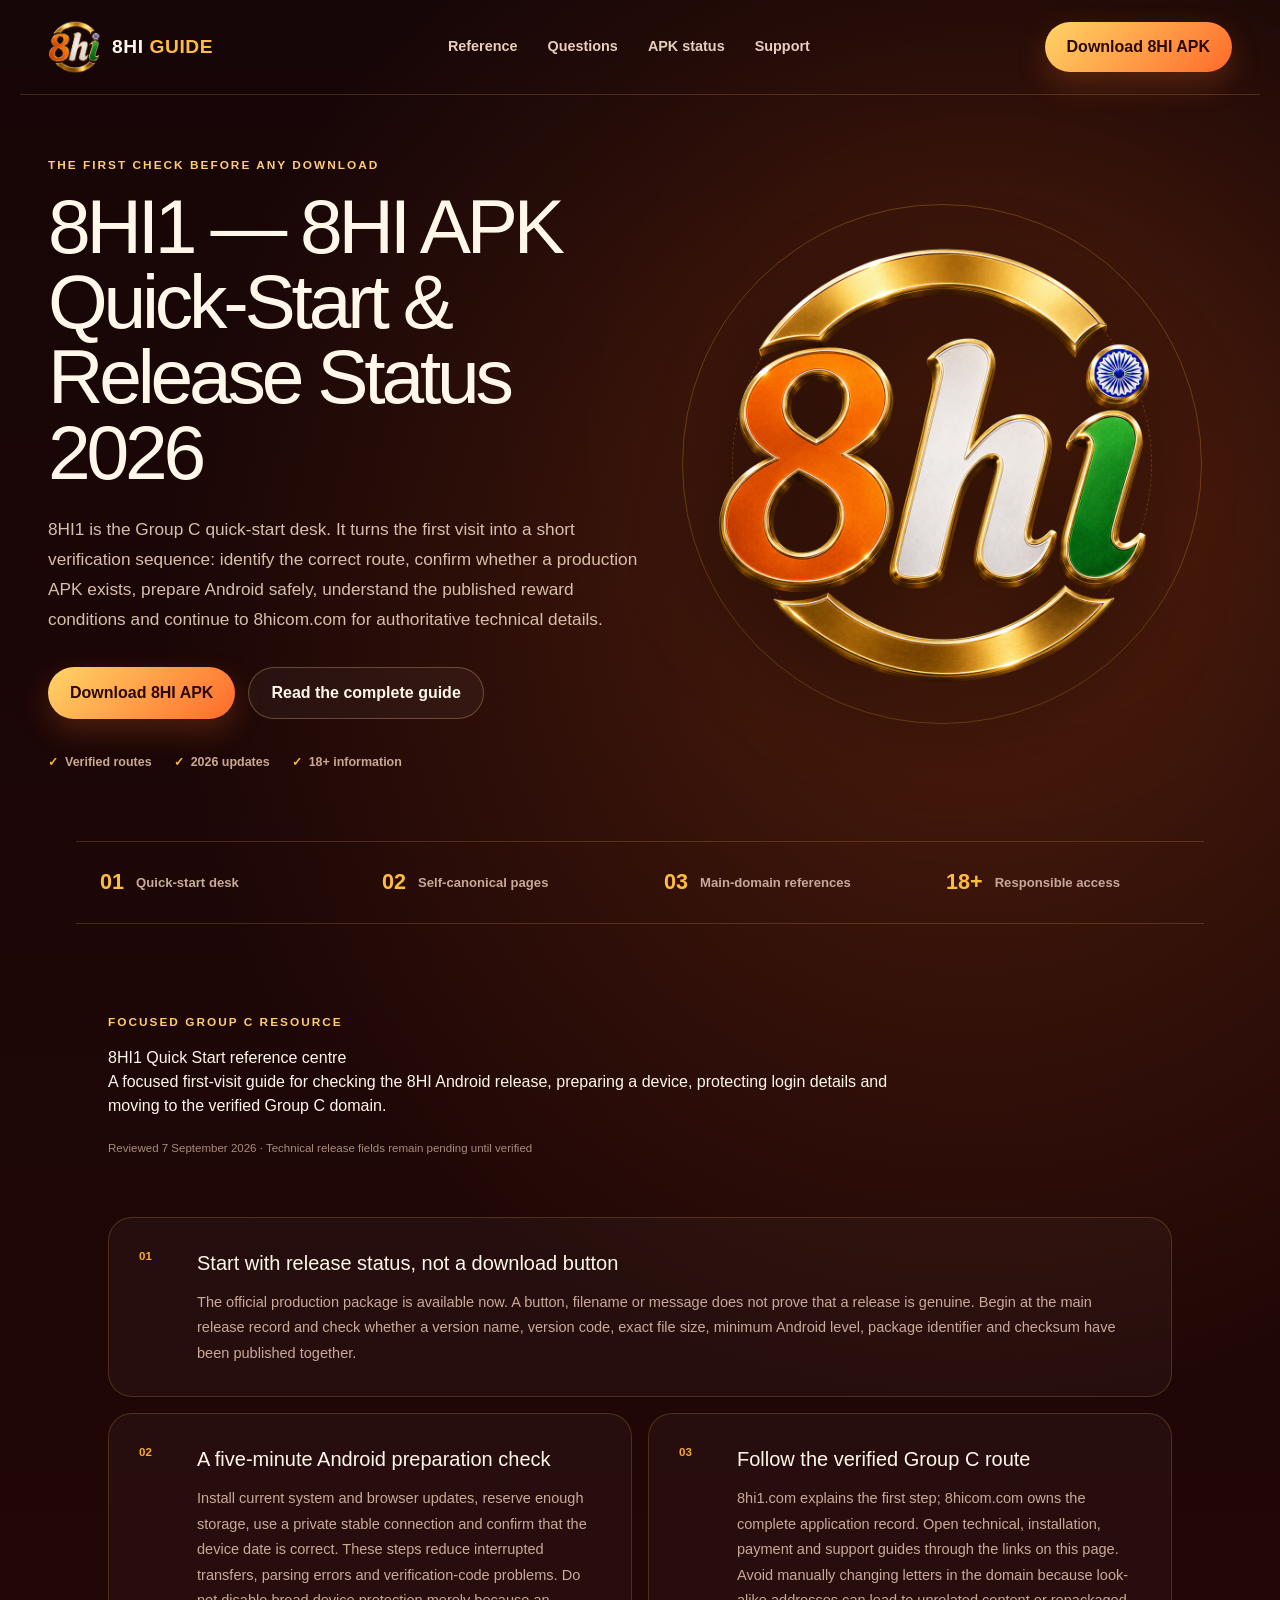
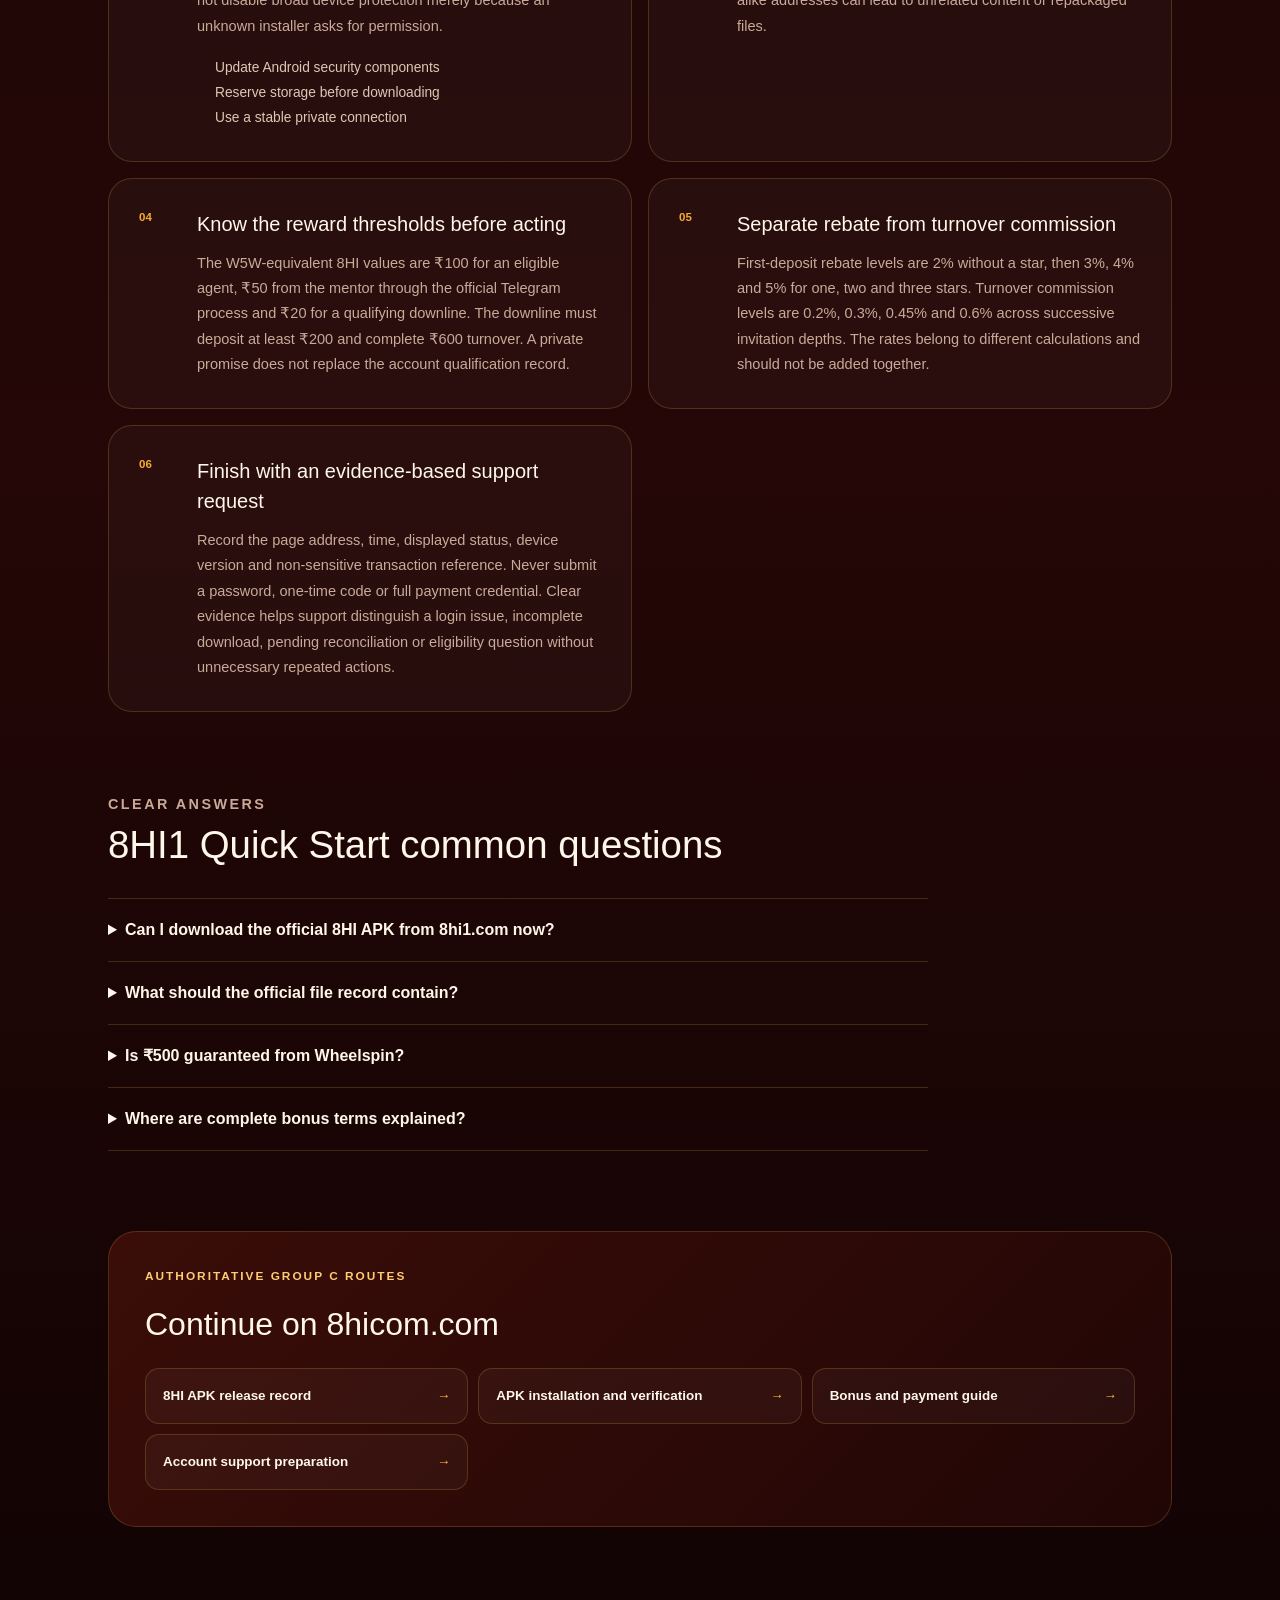
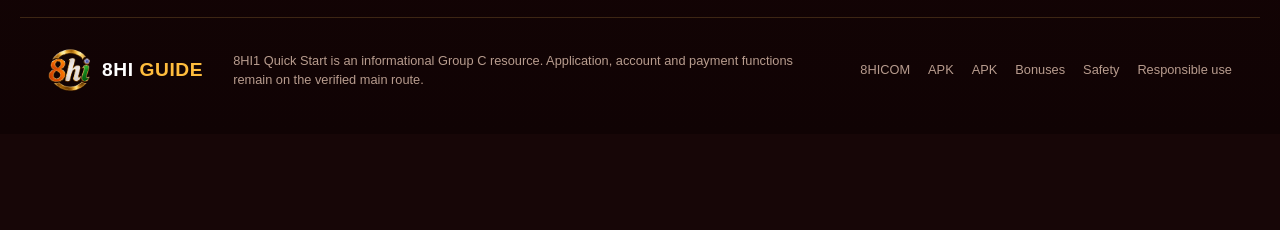
==== commit be470ddb: "Replace App branding with APK" ====
--- a/index.html
+++ b/index.html
@@ -1,2 +1,2 @@
-<!DOCTYPE html><html lang="en-IN"><head><meta charSet="utf-8"/><meta name="viewport" content="width=device-width, initial-scale=1"/><link rel="preload" href="/assets/8hi-mark.png" as="image"/><link rel="stylesheet" href="/_next/static/css/index.D3zvUgvW.css" data-rsc-css-href="/_next/static/css/index.D3zvUgvW.css" data-precedence="vite-rsc/importer-resources"/><link rel="modulepreload" fetchPriority="low" href="/_next/static/chunks/index-BwfJ8ODA.js"/><script src="/_next/static/chunks/rolldown-runtime-C60lm6uB.js" type="module" async=""></script><script src="/_next/static/chunks/framework-BgSIrAUN.js" type="module" async=""></script><link rel="modulepreload" href="/_next/static/chunks/layout-segment-context-CGScPTVr.js" crossorigin=""/><title>8HI1 — 8HI App Quick-Start &amp; Release Status 2026</title><meta name="description" content="Check the 8HI Android release status, APK verification fields, device preparation, rewards and the verified Group C route."/><meta name="application-name" content="8HI1 Guide"/><meta name="creator" content="8HI1 Guide"/><meta name="publisher" content="8HI1 Guide"/><meta name="format-detection" content="telephone=no, address=no, email=no"/><meta name="category" content="entertainment"/><meta name="robots" content="index, follow"/><meta name="googlebot" content="index, follow, max-image-preview:large, max-snippet:-1, max-video-preview:-1"/><meta property="og:title" content="8HI1 — 8HI App Quick-Start 2026"/><meta property="og:description" content="Verify release status, Android readiness and official 8HI routes before downloading."/><meta property="og:url" content="https://8hi1.com"/><meta property="og:site_name" content="8HI1 Quick Start"/><meta property="og:type" content="website"/><meta property="og:locale" content="en_IN"/><meta property="og:image" content="https://8hi1.com/og.png"/><meta property="og:image:width" content="1200"/><meta property="og:image:height" content="630"/><meta property="og:image:alt" content="8HI app Group C release guide"/><meta name="twitter:card" content="summary_large_image"/><meta name="twitter:title" content="8HI1 — 8HI App Quick-Start 2026"/><meta name="twitter:description" content="Verify release status and Android readiness before downloading."/><meta name="twitter:image" content="https://8hi1.com/og.png"/><link rel="shortcut icon" href="/favicon.ico"/><link rel="icon" href="/icon-48.png" sizes="48x48" type="image/png"/><link rel="icon" href="/icon.png" sizes="96x96" type="image/png"/><link rel="icon" href="/icon-192.png" sizes="192x192" type="image/png"/><link rel="icon" href="/favicon.ico" sizes="48x48" type="image/x-icon"/><link rel="apple-touch-icon" href="/icon-192.png" sizes="192x192" type="image/png"/><link rel="manifest" href="/manifest.webmanifest"/><link rel="canonical" href="https://8hi1.com"/><script>Object.assign(((self[Symbol.for("vinext.navigationRuntime")]??={bootstrap:{routeManifest:null},functions:{}}).bootstrap.rsc??={rsc:[]}),{params:{},nav:{"pathname":"/","searchParams":[]}})</script><link rel="modulepreload" href="/_next/static/chunks/index-BwfJ8ODA.js" />
-</head><body><script type="application/ld+json">{"@context":"https://schema.org","@graph":[{"@type":"WebSite","@id":"https://8hi1.com/#website","name":"8HI1 Guide","alternateName":["8HI","8HI1 Guide"],"url":"https://8hi1.com/","inLanguage":"en-IN","publisher":{"@id":"https://8hi1.com/#organization"}},{"@type":"Organization","@id":"https://8hi1.com/#organization","name":"8HI1 Guide","url":"https://8hi1.com/","logo":{"@type":"ImageObject","url":"https://8hi1.com/icon-512.png","width":512,"height":512}}]}</script><main><a class="skip-link" href="#main-content">Skip to content</a><script type="application/ld+json">[{"@context":"https://schema.org","@type":"FAQPage","mainEntity":[{"@type":"Question","name":"Can I download the official 8HI APK from 8hi1.com now?","acceptedAnswer":{"@type":"Answer","text":"No. The production APK remains pending, and this site directs visitors to the main Group C release record."}},{"@type":"Question","name":"What should the official file record contain?","acceptedAnswer":{"@type":"Answer","text":"It should publish version name and code, exact size, package identifier, Android requirement, date and checksum together."}},{"@type":"Question","name":"Is ₹500 guaranteed from Wheelspin?","acceptedAnswer":{"@type":"Answer","text":"No. The three-day activity offers a variable result up to ₹500 after the qualifying deposit."}},{"@type":"Question","name":"Where are complete bonus terms explained?","acceptedAnswer":{"@type":"Answer","text":"Use the bonus and payment guide on 8hicom.com."}}]},{"@context":"https://schema.org","@type":"WebPage","name":"8HI1 — 8HI App Quick-Start & Release Status 2026","description":"A focused first-visit guide for checking the 8HI Android release, preparing a device, protecting login details and moving to the verified Group C domain.","url":"https://8hi1.com/","isPartOf":{"@type":"WebSite","name":"8HI1 Quick Start","url":"https://8hi1.com/"},"dateModified":"2026-09-07"}]</script><header class="site-header"><a class="brand" href="/" aria-label="8HI1 Quick Start home"><img src="/assets/8hi-mark.png" alt="8HI" width="54" height="54"/><span>8HI <b>GUIDE</b></span></a><nav aria-label="Main navigation"><a href="#reference">Reference</a><a href="#questions">Questions</a><a href="https://8hicom.com/8hi-app">App status</a><a href="https://8hicom.com/support">Support</a></nav><a class="nav-cta" href="https://8hicom.com/8hi-app">Check official app status</a></header><section class="hero" id="main-content"><div class="hero-glow"></div><div class="hero-copy"><p class="eyebrow">The first check before any download</p><h1>8HI1 — 8HI App Quick-Start &amp; Release Status 2026</h1><p class="hero-text">8HI1 is the Group C quick-start desk. It turns the first visit into a short verification sequence: identify the correct route, confirm whether a production APK exists, prepare Android safely, understand the published reward conditions and continue to 8hicom.com for authoritative technical details.</p><div class="hero-actions"><a class="primary-button" href="https://8hicom.com/8hi-app">Check official app status</a><a class="secondary-button" href="#reference">Read the complete guide</a></div><div class="trust-row"><span>Verified routes</span><span>2026 updates</span><span>18+ information</span></div></div><div class="hero-visual"><div class="brand-orbit orbit-one"></div><div class="brand-orbit orbit-two"></div><div class="logo-stage"><img src="/assets/8hi-mark.png" alt="8HI guide logo" width="520" height="520"/></div></div></section><section class="proof-strip" aria-label="Publishing role"><div><strong>01</strong><span>Quick-start desk</span></div><div><strong>02</strong><span>Self-canonical pages</span></div><div><strong>03</strong><span>Main-domain references</span></div><div><strong>18+</strong><span>Responsible access</span></div></section><article class="content-shell" id="reference"><div class="content-hero"><div><p class="eyebrow">Focused Group C resource</p><h2>8HI1 Quick Start<!-- --> reference centre</h2><p>A focused first-visit guide for checking the 8HI Android release, preparing a device, protecting login details and moving to the verified Group C domain.</p><small>Reviewed 7 September 2026 · Technical release fields remain pending until verified</small></div></div><div class="rich-article-grid"><section><span>01</span><div><h2>Start with release status, not a download button</h2><p>The official production package is available now. A button, filename or message does not prove that a release is genuine. Begin at the main release record and check whether a version name, version code, exact file size, minimum Android level, package identifier and checksum have been published together.</p></div></section><section><span>02</span><div><h2>A five-minute Android preparation check</h2><p>Install current system and browser updates, reserve enough storage, use a private stable connection and confirm that the device date is correct. These steps reduce interrupted transfers, parsing errors and verification-code problems. Do not disable broad device protection merely because an unknown installer asks for permission.</p><ul><li>Update Android security components</li><li>Reserve storage before downloading</li><li>Use a stable private connection</li></ul></div></section><section><span>03</span><div><h2>Follow the verified Group C route</h2><p>8hi1.com explains the first step; 8hicom.com owns the complete application record. Open technical, installation, payment and support guides through the links on this page. Avoid manually changing letters in the domain because look-alike addresses can lead to unrelated content or repackaged files.</p></div></section><section><span>04</span><div><h2>Know the reward thresholds before acting</h2><p>The W5W-equivalent 8HI values are ₹100 for an eligible agent, ₹50 from the mentor through the official Telegram process and ₹20 for a qualifying downline. The downline must deposit at least ₹200 and complete ₹600 turnover. A private promise does not replace the account qualification record.</p></div></section><section><span>05</span><div><h2>Separate rebate from turnover commission</h2><p>First-deposit rebate levels are 2% without a star, then 3%, 4% and 5% for one, two and three stars. Turnover commission levels are 0.2%, 0.3%, 0.45% and 0.6% across successive invitation depths. The rates belong to different calculations and should not be added together.</p></div></section><section><span>06</span><div><h2>Finish with an evidence-based support request</h2><p>Record the page address, time, displayed status, device version and non-sensitive transaction reference. Never submit a password, one-time code or full payment credential. Clear evidence helps support distinguish a login issue, incomplete download, pending reconciliation or eligibility question without unnecessary repeated actions.</p></div></section></div><section class="faq" id="questions"><p class="eyebrow">Clear answers</p><h2>8HI1 Quick Start<!-- --> common questions</h2><details><summary>Can I download the official 8HI APK from 8hi1.com now?</summary><p>No. The production APK remains pending, and this site directs visitors to the main Group C release record.</p></details><details><summary>What should the official file record contain?</summary><p>It should publish version name and code, exact size, package identifier, Android requirement, date and checksum together.</p></details><details><summary>Is ₹500 guaranteed from Wheelspin?</summary><p>No. The three-day activity offers a variable result up to ₹500 after the qualifying deposit.</p></details><details><summary>Where are complete bonus terms explained?</summary><p>Use the bonus and payment guide on 8hicom.com.</p></details></section><aside class="related"><p class="eyebrow">Authoritative Group C routes</p><h2>Continue on 8hicom.com</h2><div><a href="https://8hicom.com/8hi-app">8HI app release record <span>→</span></a><a href="https://8hicom.com/8hi-apk-install">APK installation and verification <span>→</span></a><a href="https://8hicom.com/8hi-payment-guide">Bonus and payment guide <span>→</span></a><a href="https://8hicom.com/support">Account support preparation <span>→</span></a></div></aside></article><style id="support-depth-style">  .support-depth{max-width:1120px;margin:64px auto;padding:0 22px;color:inherit;font-family:system-ui,-apple-system,sans-serif}.support-depth__intro{padding:30px;border:1px solid rgba(72,220,194,.3);border-radius:24px;background:linear-gradient(145deg,rgba(19,68,63,.22),rgba(5,18,18,.08))}.support-depth__eyebrow{margin:0 0 8px;font-size:12px;font-weight:900;letter-spacing:.12em;text-transform:uppercase;color:#32d9bc}.support-depth h2{margin:0 0 14px;font-size:clamp(26px,4vw,42px);line-height:1.08}.support-depth h3{margin:0 0 9px;font-size:19px}.support-depth p{font-size:15px;line-height:1.72}.support-depth__grid{display:grid;grid-template-columns:repeat(2,minmax(0,1fr));gap:16px;margin:22px 0}.support-depth article,.support-depth details{padding:22px;border:1px solid rgba(127,160,155,.24);border-radius:18px;background:rgba(8,24,23,.08)}.support-depth__links{display:flex;flex-wrap:wrap;gap:10px;margin-top:20px}.support-depth__links a{display:inline-flex;min-height:48px;align-items:center;padding:0 18px;border-radius:12px;font-weight:900;text-decoration:none}.support-depth__primary{background:#35e0c1;color:#031513!important}.support-depth__secondary{border:1px solid currentColor;color:inherit!important}.support-depth details{margin-top:10px}.support-depth summary{cursor:pointer;font-weight:850;line-height:1.4}.support-depth details p{margin-bottom:0}.support-depth__disclosure{opacity:.78;font-size:13px!important}@media(max-width:680px){.support-depth{margin:44px auto;padding:0 14px}.support-depth__intro{padding:23px 18px}.support-depth__grid{grid-template-columns:1fr}.support-depth article{padding:19px}.support-depth__links{display:grid}.support-depth__links a{justify-content:center;min-height:52px}}</style><section class="support-depth" aria-labelledby="support-depth-title">  <div class="support-depth__intro">    <p class="support-depth__eyebrow">Verified 8HI support · Updated for 2026</p>    <h2 id="support-depth-title">8HI quick-start guide: a clear route to 8hicom.com</h2>    <p><strong>8hi1.com</strong> is a focused support resource for fast access to the current 8HI app. It explains official destinations, current version information, download access and first-use checks. The website does not replace the main platform. When you are ready to continue, use the clearly marked link to <strong>8hicom.com</strong> or the verified APK button.</p>    <p>Our purpose is to reduce confusion caused by similar search phrases such as 8HI app, 8HI APK, 8HI download, 8HI.COM and 8HI new version 2026. Every important action is separated into two choices: open the main website for current platform information, or download the verified Android package.</p>    <div class="support-depth__links"><a class="support-depth__primary" href="https://8hicom.com/">Open 8hicom.com →</a><a class="support-depth__secondary" href="https://cocosapk.arkbotita85.com/apk/DNjfxApS/1750/8HI_1750_1773.apk" download="8HI_1750_1773.apk" rel="nofollow">Download 8HI APK</a></div>  </div>  <div class="support-depth__grid">    <article><h3>1. Confirm the official destination</h3><p>Check the address bar before continuing. This guide links directly to <strong>8hicom.com</strong>. Avoid copied pages, shortened links and files sent through unknown messages. A clear domain check is the first step before using any app or APK.</p></article>    <article><h3>2. Review the 2026 release details</h3><p>Before installation, compare the published file name, release description and Android requirements. The current verified package uses the file name <strong>8HI_1750_1773.apk</strong>. If a different file appears, return to this guide and use the verified button.</p></article>    <article><h3>3. Prepare your Android device</h3><p>Keep sufficient storage available, use a stable connection and retain Android security scanning. Do not disable protection permanently. After installation, remove unnecessary installer copies and obtain future versions only through the same verified route.</p></article>    <article><h3>4. Understand this support domain</h3><p>This domain provides a specific reference instead of pretending to be another main website. Its role is to answer focused search questions, publish practical checks and guide visitors toward <strong>8hicom.com</strong> with a prominent, consistent action.</p></article>  </div>  <h2>Frequently asked questions</h2>  <details><summary>Is 8hi1.com the main 8HI website?</summary><p>No. It is a support guide. The main destination for this group is <a href="https://8hicom.com/">8hicom.com</a>. The large main-site button is available at the top and bottom of every page.</p></details>  <details><summary>Where is the current 8HI APK download?</summary><p>Use the verified Download APK button on this page. It points to the current package named 8HI_1750_1773.apk. Check the file name before opening the installer.</p></details>  <details><summary>Can I use this guide on a mobile screen?</summary><p>Yes. The navigation, content cards and fixed action panel are designed for narrow screens, large touch targets and safe spacing around the bottom edge of modern phones.</p></details>  <details><summary>How do I find the new version in the future?</summary><p>Return to 8hi1.com or open 8hicom.com. Updated version information should be verified against the published file name and release notes before replacing an installed copy.</p></details>  <p class="support-depth__disclosure">Support information only. Keep account details private, use strong passwords and never share verification codes with third parties.</p></section><footer><div class="brand footer-brand"><img src="/assets/8hi-mark.png" alt="" width="44" height="44"/><span>8HI <b>GUIDE</b></span></div><p>8HI1 Quick Start<!-- --> is an informational Group C resource. Application, account and payment functions remain on the verified main route.</p><div class="footer-links"><a href="https://8hicom.com/">8HICOM</a><a href="https://8hicom.com/8hi-app">App</a><a href="https://8hicom.com/8hi-apk-install">APK</a><a href="https://8hicom.com/8hi-payment-guide">Bonuses</a><a href="https://8hicom.com/apk-safety">Safety</a><a href="https://8hicom.com/responsible-gaming">Responsible use</a></div></footer></main><script type="module" src="/_next/static/chunks/index-BwfJ8ODA.js" id="_R_" async=""></script><script>((self[Symbol.for("vinext.navigationRuntime")]??={bootstrap:{routeManifest:null},functions:{}}).bootstrap.rsc??={rsc:[]}).rsc.push("2:I[\"d5075e13e03a\",[],\"Children\",1]\n")</script><script>((self[Symbol.for("vinext.navigationRuntime")]??={bootstrap:{routeManifest:null},functions:{}}).bootstrap.rsc??={rsc:[]}).rsc.push("3:I[\"f68a58624a56\",[],\"GlobalErrorBoundary\",1]\n")</script><script>((self[Symbol.for("vinext.navigationRuntime")]??={bootstrap:{routeManifest:null},functions:{}}).bootstrap.rsc??={rsc:[]}).rsc.push("4:I[\"ffd5c8636600\",[],\"default\",1]\n")</script><script>((self[Symbol.for("vinext.navigationRuntime")]??={bootstrap:{routeManifest:null},functions:{}}).bootstrap.rsc??={rsc:[]}).rsc.push("5:I[\"f68a58624a56\",[],\"ErrorBoundary\",1]\n")</script><script>((self[Symbol.for("vinext.navigationRuntime")]??={bootstrap:{routeManifest:null},functions:{}}).bootstrap.rsc??={rsc:[]}).rsc.push("6:I[\"ed53b9c3ef4a\",[],\"LayoutSegmentProvider\",1]\n")</script><script>((self[Symbol.for("vinext.navigationRuntime")]??={bootstrap:{routeManifest:null},functions:{}}).bootstrap.rsc??={rsc:[]}).rsc.push("7:I[\"d5075e13e03a\",[],\"Slot\",1]\n")</script><script>((self[Symbol.for("vinext.navigationRuntime")]??={bootstrap:{routeManifest:null},functions:{}}).bootstrap.rsc??={rsc:[]}).rsc.push("8:I[\"f68a58624a56\",[],\"NotFoundBoundary\",1]\n")</script><script>((self[Symbol.for("vinext.navigationRuntime")]??={bootstrap:{routeManifest:null},functions:{}}).bootstrap.rsc??={rsc:[]}).rsc.push(":HL[\"/_next/static/css/index.D3zvUgvW.css\",\"style\"     ]\n")</script><script>((self[Symbol.for("vinext.navigationRuntime")]??={bootstrap:{routeManifest:null},functions:{}}).bootstrap.rsc??={rsc:[]}).rsc.push("0:{\"__route\":\"route:/\",\"__interceptionContext\":null,\"__layoutIds\":[\"layout:/\"],\"__rootLayout\":\"/\",\"__sourcePage\":\"/page\",\"page:/\":\"$L1\",\"layout:/\":[[[[\"$\",\"link\",\"css:/_next/static/css/index.D3zvUgvW.css\",{\"rel\":\"stylesheet\",\"precedence\":\"vite-rsc/importer-resources\",\"href\":\"/_next/static/css/index.D3zvUgvW.css\",\"data-rsc-css-href\":\"/_next/static/css/index.D3zvUgvW.css\"}],\"$undefined\"],[\"$\",\"html\",null,{\"lang\":\"en-IN\",\"children\":[\"$\",\"body\",null,{\"children\":[[\"$\",\"script\",null,{\"type\":\"application/ld+json\",\"dangerouslySetInnerHTML\":{\"__html\":\"{\\\"@context\\\":\\\"https://schema.org\\\",\\\"@graph\\\":[{\\\"@type\\\":\\\"WebSite\\\",\\\"@id\\\":\\\"https://8hi1.com/#website\\\",\\\"name\\\":\\\"8HI1 Guide\\\",\\\"alternateName\\\":[\\\"8HI\\\",\\\"8HI1 Guide\\\"],\\\"url\\\":\\\"https://8hi1.com/\\\",\\\"inLanguage\\\":\\\"en-IN\\\",\\\"publisher\\\":{\\\"@id\\\":\\\"https://8hi1.com/#organization\\\"}},{\\\"@type\\\":\\\"Organization\\\",\\\"@id\\\":\\\"https://8hi1.com/#organization\\\",\\\"name\\\":\\\"8HI1 Guide\\\",\\\"url\\\":\\\"https://8hi1.com/\\\",\\\"logo\\\":{\\\"@type\\\":\\\"ImageObject\\\",\\\"url\\\":\\\"https://8hi1.com/icon-512.png\\\",\\\"width\\\":512,\\\"height\\\":512}}]}\"}}],[\"$\",\"$L2\",null,{}]]}]}]],null],\"route:/\":[[[\"$\",\"meta\",null,{\"charSet\":\"utf-8\"}],[[\"$\",\"title\",\"0\",{\"children\":\"8HI1 — 8HI App Quick-Start \u0026 Release Status 2026\"}],[\"$\",\"meta\",\"1\",{\"name\":\"description\",\"content\":\"Check the 8HI Android release status, APK verification fields, device preparation, rewards and the verified Group C route.\"}],[\"$\",\"meta\",\"2\",{\"name\":\"application-name\",\"content\":\"8HI1 Guide\"}],[\"$\",\"meta\",\"3\",{\"name\":\"creator\",\"content\":\"8HI1 Guide\"}],[\"$\",\"meta\",\"4\",{\"name\":\"publisher\",\"content\":\"8HI1 Guide\"}],[\"$\",\"meta\",\"5\",{\"name\":\"format-detection\",\"content\":\"telephone=no, address=no, email=no\"}],[\"$\",\"meta\",\"6\",{\"name\":\"category\",\"content\":\"entertainment\"}],[\"$\",\"meta\",\"7\",{\"name\":\"robots\",\"content\":\"index, follow\"}],[\"$\",\"meta\",\"8\",{\"name\":\"googlebot\",\"content\":\"index, follow, max-image-preview:large, max-snippet:-1, max-video-preview:-1\"}],[\"$\",\"meta\",\"9\",{\"property\":\"og:title\",\"content\":\"8HI1 — 8HI App Quick-Start 2026\"}],[\"$\",\"meta\",\"10\",{\"property\":\"og:description\",\"content\":\"Verify release status, Android readiness and official 8HI routes before downloading.\"}],[\"$\",\"meta\",\"11\",{\"property\":\"og:url\",\"content\":\"https://8hi1.com\"}],[\"$\",\"meta\",\"12\",{\"property\":\"og:site_name\",\"content\":\"8HI1 Quick Start\"}],[\"$\",\"meta\",\"13\",{\"property\":\"og:type\",\"content\":\"website\"}],[\"$\",\"meta\",\"14\",{\"property\":\"og:locale\",\"content\":\"en_IN\"}],[\"$\",\"meta\",\"15\",{\"property\":\"og:image\",\"content\":\"https://8hi1.com/og.png\"}],[\"$\",\"meta\",\"16\",{\"property\":\"og:image:width\",\"content\":\"1200\"}],[\"$\",\"meta\",\"17\",{\"property\":\"og:image:height\",\"content\":\"630\"}],[\"$\",\"meta\",\"18\",{\"property\":\"og:image:alt\",\"content\":\"8HI app Group C release guide\"}],[\"$\",\"meta\",\"19\",{\"name\":\"twitter:card\",\"content\":\"summary_large_image\"}],[\"$\",\"meta\",\"20\",{\"name\":\"twitter:title\",\"content\":\"8HI1 — 8HI App Quick-Start 2026\"}],[\"$\",\"meta\",\"21\",{\"name\":\"twitter:description\",\"content\":\"Verify release status and Android readiness before downloading.\"}],[\"$\",\"meta\",\"22\",{\"name\":\"twitter:image\",\"content\":\"https://8hi1.com/og.png\"}],[\"$\",\"link\",\"23\",{\"rel\":\"shortcut icon\",\"href\":\"/favicon.ico\"}],[\"$\",\"link\",\"24\",{\"rel\":\"icon\",\"href\":\"/icon-48.png\",\"sizes\":\"48x48\",\"type\":\"image/png\"}],[\"$\",\"link\",\"25\",{\"rel\":\"icon\",\"href\":\"/icon.png\",\"sizes\":\"96x96\",\"type\":\"image/png\"}],[\"$\",\"link\",\"26\",{\"rel\":\"icon\",\"href\":\"/icon-192.png\",\"sizes\":\"192x192\",\"type\":\"image/png\"}],[\"$\",\"link\",\"27\",{\"rel\":\"icon\",\"href\":\"/favicon.ico\",\"sizes\":\"48x48\",\"type\":\"image/x-icon\"}],[\"$\",\"link\",\"28\",{\"rel\":\"apple-touch-icon\",\"href\":\"/icon-192.png\",\"sizes\":\"192x192\",\"type\":\"image/png\"}],[\"$\",\"link\",\"29\",{\"rel\":\"manifest\",\"href\":\"/manifest.webmanifest\"}],[\"$\",\"link\",\"30\",{\"rel\":\"canonical\",\"href\":\"https://8hi1.com\"}]],[[\"$\",\"meta\",\"0\",{\"name\":\"viewport\",\"content\":\"width=device-width, initial-scale=1\"}]]],[\"$\",\"$L3\",null,{\"fallback\":\"$4\",\"children\":[\"$\",\"$L5\",null,{\"fallback\":\"$4\",\"children\":[\"$\",\"$L6\",null,{\"providerId\":\"layout:/\",\"segmentMap\":{\"children\":[]},\"children\":[\"$\",\"$L7\",null,{\"id\":\"layout:/\",\"parallelSlots\":\"$undefined\",\"children\":[\"$\",\"$L8\",null,{\"resetKey\":\"\",\"fallback\":[\"$\",\"main\",null,{\"children\":[\"$\",\"section\",null,{\"className\":\"content-shell\",\"children\":[[\"$\",\"div\",null,{\"className\":\"content-hero\",\"children\":[[\"$\",\"p\",null,{\"className\":\"eyebrow\",\"children\":\"404 · Page not found\"}],[\"$\",\"h1\",null,{\"children\":\"This page is not available\"}],\"$L9\"]}],\"$La\"]}]}],\"children\":\"$Lb\"}]}]}]}]}],null,null],\"__layoutFlags\":{\"layout:/\":\"s\"},\"__artifactCompatibility\":{\"schemaVersion\":1,\"graphVersion\":\"app-route-graph:1177fd80f83fa7b0\",\"deploymentVersion\":\"2424aa1d-3395-47b1-89a6-ffd39b7d0224\",\"appElementsSchemaVersion\":1,\"rscPayloadSchemaVersion\":1,\"rootBoundaryId\":\"/\",\"renderEpoch\":null},\"__renderObservation\":{\"schemaVersion\":1,\"output\":{\"kind\":\"app-rsc\",\"mountedSlotsFingerprint\":null,\"renderEpoch\":null,\"rootBoundaryId\":\"/\",\"routeId\":\"route:/\"},\"completeness\":\"partial\",\"boundaryOutcome\":{\"kind\":\"unknown\"},\"requestApis\":[{\"kind\":\"connection\",\"status\":\"unknown\"},{\"kind\":\"cookies\",\"status\":\"unknown\"},{\"kind\":\"draftMode\",\"status\":\"unknown\"},{\"kind\":\"headers\",\"status\":\"unknown\"},{\"kind\":\"params\",\"status\":\"unknown\"},{\"kind\":\"searchParams\",\"status\":\"unknown\"}],\"dynamicFetches\":[],\"cacheTags\":[\"/\",\"_N_T_/\",\"_N_T_/index\",\"_N_T_/layout\",\"_N_T_/page\"],\"pathTags\":[\"/\"],\"cacheability\":\"unknown\",\"downgrade\":{\"target\":\"freshRender\",\"reasons\":[{\"code\":\"CP_DOWNGRADE_CACHEABILITY_UNKNOWN\",\"target\":\"freshRender\"},{\"code\":\"CP_DOWNGRADE_INCOMPLETE_OBSERVATION\",\"completeness\":\"partial\",\"target\":\"freshRender\"},{\"code\":\"CP_DOWNGRADE_UNKNOWN_REQUEST_API\",\"requestApi\":\"connection\",\"target\":\"freshRender\"},{\"code\":\"CP_DOWNGRADE_UNKNOWN_REQUEST_API\",\"requestApi\":\"cookies\",\"target\":\"freshRender\"},{\"code\":\"CP_DOWNGRADE_UNKNOWN_REQUEST_API\",\"requestApi\":\"draftMode\",\"target\":\"freshRender\"},{\"code\":\"CP_DOWNGRADE_UNKNOWN_REQUEST_API\",\"requestApi\":\"headers\",\"target\":\"freshRender\"},{\"code\":\"CP_DOWNGRADE_UNKNOWN_REQUEST_API\",\"requestApi\":\"params\",\"target\":\"freshRender\"},{\"code\":\"CP_DOWNGRADE_UNKNOWN_REQUEST_API\",\"requestApi\":\"searchParams\",\"target\":\"freshRender\"}],\"fallback\":{\"kind\":\"breakerFallback\",\"code\":\"CP_PRIVATE_DYNAMIC_DOWNGRADE\",\"mode\":\"renderFresh\",\"scope\":\"affectedOutput\",\"fields\":{\"reasonCodes\":[\"CP_DOWNGRADE_CACHEABILITY_UNKNOWN\",\"CP_DOWNGRADE_INCOMPLETE_OBSERVATION\",\"CP_DOWNGRADE_UNKNOWN_REQUEST_API\",\"CP_DOWNGRADE_UNKNOWN_REQUEST_API\",\"CP_DOWNGRADE_UNKNOWN_REQUEST_API\",\"CP_DOWNGRADE_UNKNOWN_REQUEST_API\",\"CP_DOWNGRADE_UNKNOWN_REQUEST_API\",\"CP_DOWNGRADE_UNKNOWN_REQUEST_API\"],\"target\":\"freshRender\"}},\"isPublicCacheCandidate\":false}}}\n")</script><script>((self[Symbol.for("vinext.navigationRuntime")]??={bootstrap:{routeManifest:null},functions:{}}).bootstrap.rsc??={rsc:[]}).rsc.push("c:I[\"fe48302fca77\",[],\"AppRouterScrollTarget\",1]\n")</script><script>((self[Symbol.for("vinext.navigationRuntime")]??={bootstrap:{routeManifest:null},functions:{}}).bootstrap.rsc??={rsc:[]}).rsc.push("d:I[\"f68a58624a56\",[],\"RedirectBoundary\",1]\n")</script><script>((self[Symbol.for("vinext.navigationRuntime")]??={bootstrap:{routeManifest:null},functions:{}}).bootstrap.rsc??={rsc:[]}).rsc.push("9:[\"$\",\"p\",null,{\"children\":\"The address may be incorrect or the information may have moved. Continue from the official 8HI1 Guide homepage.\"}]\n")</script><script>((self[Symbol.for("vinext.navigationRuntime")]??={bootstrap:{routeManifest:null},functions:{}}).bootstrap.rsc??={rsc:[]}).rsc.push("a:[\"$\",\"a\",null,{\"className\":\"primary-button\",\"href\":\"/\",\"children\":\"Return to 8HI1 Guide\"}]\n")</script><script>((self[Symbol.for("vinext.navigationRuntime")]??={bootstrap:{routeManifest:null},functions:{}}).bootstrap.rsc??={rsc:[]}).rsc.push("b:[\"$\",\"$L8\",null,{\"resetKey\":\"\",\"fallback\":[\"$\",\"main\",null,{\"children\":[\"$\",\"section\",null,{\"className\":\"content-shell\",\"children\":[[\"$\",\"div\",null,{\"className\":\"content-hero\",\"children\":[[\"$\",\"p\",null,{\"className\":\"eyebrow\",\"children\":\"404 · Page not found\"}],[\"$\",\"h1\",null,{\"children\":\"This page is not available\"}],[\"$\",\"p\",null,{\"children\":\"The address may be incorrect or the information may have moved. Continue from the official 8HI1 Guide homepage.\"}]]}],[\"$\",\"a\",null,{\"className\":\"primary-button\",\"href\":\"/\",\"children\":\"Return to 8HI1 Guide\"}]]}]}],\"children\":[\"$\",\"$Lc\",null,{\"children\":[\"$\",\"$Ld\",null,{\"children\":[[\"$\",\"$L6\",null,{\"providerId\":\"page:/\",\"segmentMap\":{\"children\":[\"__PAGE__\"]},\"children\":[\"$\",\"$L7\",null,{\"id\":\"page:/\"}]}],null]}]}]}]\n")</script><script>((self[Symbol.for("vinext.navigationRuntime")]??={bootstrap:{routeManifest:null},functions:{}}).bootstrap.rsc??={rsc:[]}).rsc.push(":HL[\"/assets/8hi-mark.png\",\"image\"]\n")</script><script>((self[Symbol.for("vinext.navigationRuntime")]??={bootstrap:{routeManifest:null},functions:{}}).bootstrap.rsc??={rsc:[]}).rsc.push("e:T53a,")</script><script>((self[Symbol.for("vinext.navigationRuntime")]??={bootstrap:{routeManifest:null},functions:{}}).bootstrap.rsc??={rsc:[]}).rsc.push("[{\"@context\":\"https://schema.org\",\"@type\":\"FAQPage\",\"mainEntity\":[{\"@type\":\"Question\",\"name\":\"Can I download the official 8HI APK from 8hi1.com now?\",\"acceptedAnswer\":{\"@type\":\"Answer\",\"text\":\"No. The production APK remains pending, and this site directs visitors to the main Group C release record.\"}},{\"@type\":\"Question\",\"name\":\"What should the official file record contain?\",\"acceptedAnswer\":{\"@type\":\"Answer\",\"text\":\"It")</script><script>((self[Symbol.for("vinext.navigationRuntime")]??={bootstrap:{routeManifest:null},functions:{}}).bootstrap.rsc??={rsc:[]}).rsc.push(" should publish version name and code, exact size, package identifier, Android requirement, date and checksum together.\"}},{\"@type\":\"Question\",\"name\":\"Is ₹500 guaranteed from Wheelspin?\",\"acceptedAnswer\":{\"@type\":\"Answer\",\"text\":\"No. The three-day activity offers a variable result up to ₹500 after the qualifying deposit.\"}},{\"@type\":\"Question\",\"name\":\"Where are complete bonus terms explained?\",\"acceptedAnswer\":{\"@type\":\"Answer\",\"text\":\"Use the bonus and payment guide on 8hicom.com.\"}}]},{\"@context\":\"https://schema.org\",\"@type\":\"WebPage\",\"name\":\"8HI1 — 8HI App Quick-Start \u0026 Release Status 2026\",\"description\":\"A focused first-visit guide for checking the 8HI Android release, preparing a device, protecting login details and moving to the verified Group C domain.\",\"url\":\"https://8hi1.com/\",\"isPartOf\":{\"@type\":\"WebSite\",\"name\":\"8HI1 Quick Start\",\"url\":\"https://8hi1.com/\"},\"dateModified\":\"2026-09-07\"}]")</script><script>((self[Symbol.for("vinext.navigationRuntime")]??={bootstrap:{routeManifest:null},functions:{}}).bootstrap.rsc??={rsc:[]}).rsc.push("1:[\"$\",\"main\",null,{\"children\":[[\"$\",\"a\",null,{\"className\":\"skip-link\",\"href\":\"#main-content\",\"children\":\"Skip to content\"}],[\"$\",\"script\",null,{\"type\":\"application/ld+json\",\"dangerouslySetInnerHTML\":{\"__html\":\"$e\"}}],[\"$\",\"header\",null,{\"className\":\"site-header\",\"children\":[[\"$\",\"a\",null,{\"className\":\"brand\",\"href\":\"/\",\"aria-label\":\"8HI1 Quick Start home\",\"children\":[[\"$\",\"img\",null,{\"src\":\"/assets/8hi-mark.png\",\"alt\":\"8HI\",\"width\":54,\"height\":54}],[\"$\",\"span\",null,{\"children\":[\"8HI \",[\"$\",\"b\",null,{\"children\":\"GUIDE\"}]]}]]}],[\"$\",\"nav\",null,{\"aria-label\":\"Main navigation\",\"children\":[[\"$\",\"a\",null,{\"href\":\"#reference\",\"children\":\"Reference\"}],[\"$\",\"a\",null,{\"href\":\"#questions\",\"children\":\"Questions\"}],[\"$\",\"a\",null,{\"href\":\"https://8hicom.com/8hi-app\",\"children\":\"App status\"}],[\"$\",\"a\",null,{\"href\":\"https://8hicom.com/support\",\"children\":\"Support\"}]]}],[\"$\",\"a\",null,{\"className\":\"nav-cta\",\"href\":\"https://8hicom.com/8hi-app\",\"children\":\"Check official app status\"}]]}],[\"$\",\"section\",null,{\"className\":\"hero\",\"id\":\"main-content\",\"children\":[[\"$\",\"div\",null,{\"className\":\"hero-glow\"}],[\"$\",\"div\",null,{\"className\":\"hero-copy\",\"children\":[[\"$\",\"p\",null,{\"className\":\"eyebrow\",\"children\":\"The first check before any download\"}],[\"$\",\"h1\",null,{\"children\":\"8HI1 — 8HI App Quick-Start \u0026 Release Status 2026\"}],[\"$\",\"p\",null,{\"className\":\"hero-text\",\"children\":\"8HI1 is the Group C quick-start desk. It turns the first visit into a short verification sequence: identify the correct route, confirm whether a production APK exists, prepare Android safely, understand the published reward conditions and continue to 8hicom.com for authoritative technical details.\"}],[\"$\",\"div\",null,{\"className\":\"hero-actions\",\"children\":[[\"$\",\"a\",null,{\"className\":\"primary-button\",\"href\":\"https://8hicom.com/8hi-app\",\"children\":\"Check official app status\"}],[\"$\",\"a\",null,{\"className\":\"secondary-button\",\"href\":\"#reference\",\"children\":\"Read the complete guide\"}]]}],[\"$\",\"div\",null,{\"className\":\"trust-row\",\"children\":[[\"$\",\"span\",null,{\"children\":\"Verified routes\"}],[\"$\",\"span\",null,{\"children\":\"2026 updates\"}],[\"$\",\"span\",null,{\"children\":\"18+ information\"}]]}]]}],[\"$\",\"div\",null,{\"className\":\"hero-visual\",\"children\":[[\"$\",\"div\",null,{\"className\":\"brand-orbit orbit-one\"}],[\"$\",\"div\",null,{\"className\":\"brand-orbit orbit-two\"}],[\"$\",\"div\",null,{\"className\":\"logo-stage\",\"children\":[\"$\",\"img\",null,{\"src\":\"/assets/8hi-mark.png\",\"alt\":\"8HI guide logo\",\"width\":520,\"height\":520}]}]]}]]}],[\"$\",\"section\",null,{\"className\":\"proof-strip\",\"aria-label\":\"Publishing role\",\"children\":[[\"$\",\"div\",null,{\"children\":[[\"$\",\"strong\",null,{\"children\":\"01\"}],[\"$\",\"span\",null,{\"children\":\"Quick-start desk\"}]]}],\"$Lf\",\"$L10\",\"$L11\"]}],\"$L12\",\"$L13\"]}]\n")</script><script>((self[Symbol.for("vinext.navigationRuntime")]??={bootstrap:{routeManifest:null},functions:{}}).bootstrap.rsc??={rsc:[]}).rsc.push("f:[\"$\",\"div\",null,{\"children\":[[\"$\",\"strong\",null,{\"children\":\"02\"}],[\"$\",\"span\",null,{\"children\":\"Self-canonical pages\"}]]}]\n")</script><script>((self[Symbol.for("vinext.navigationRuntime")]??={bootstrap:{routeManifest:null},functions:{}}).bootstrap.rsc??={rsc:[]}).rsc.push("10:[\"$\",\"div\",null,{\"children\":[[\"$\",\"strong\",null,{\"children\":\"03\"}],[\"$\",\"span\",null,{\"children\":\"Main-domain references\"}]]}]\n")</script><script>((self[Symbol.for("vinext.navigationRuntime")]??={bootstrap:{routeManifest:null},functions:{}}).bootstrap.rsc??={rsc:[]}).rsc.push("11:[\"$\",\"div\",null,{\"children\":[[\"$\",\"strong\",null,{\"children\":\"18+\"}],[\"$\",\"span\",null,{\"children\":\"Responsible access\"}]]}]\n")</script><script>((self[Symbol.for("vinext.navigationRuntime")]??={bootstrap:{routeManifest:null},functions:{}}).bootstrap.rsc??={rsc:[]}).rsc.push("12:[\"$\",\"article\",null,{\"className\":\"content-shell\",\"id\":\"reference\",\"children\":[[\"$\",\"div\",null,{\"className\":\"content-hero\",\"children\":[\"$\",\"div\",null,{\"children\":[[\"$\",\"p\",null,{\"className\":\"eyebrow\",\"children\":\"Focused Group C resource\"}],[\"$\",\"h2\",null,{\"children\":[\"8HI1 Quick Start\",\" reference centre\"]}],[\"$\",\"p\",null,{\"children\":\"A focused first-visit guide for checking the 8HI Android release, preparing a device, protecting login details and moving to the verified Group C domain.\"}],[\"$\",\"small\",null,{\"children\":\"Reviewed 7 September 2026 · Technical release fields remain pending until verified\"}]]}]}],[\"$\",\"div\",null,{\"className\":\"rich-article-grid\",\"children\":[[\"$\",\"section\",\"Start with release status, not a download button\",{\"children\":[[\"$\",\"span\",null,{\"children\":\"01\"}],[\"$\",\"div\",null,{\"children\":[[\"$\",\"h2\",null,{\"children\":\"Start with release status, not a download button\"}],[\"$\",\"p\",null,{\"children\":\"The official production package is available now. A button, filename or message does not prove that a release is genuine. Begin at the main release record and check whether a version name, version code, exact file size, minimum Android level, package identifier and checksum have been published together.\"}],\"$undefined\"]}]]}],[\"$\",\"section\",\"A five-minute Android preparation check\",{\"children\":[[\"$\",\"span\",null,{\"children\":\"02\"}],[\"$\",\"div\",null,{\"children\":[[\"$\",\"h2\",null,{\"children\":\"A five-minute Android preparation check\"}],[\"$\",\"p\",null,{\"children\":\"Install current system and browser updates, reserve enough storage, use a private stable connection and confirm that the device date is correct. These steps reduce interrupted transfers, parsing errors and verification-code problems. Do not disable broad device protection merely because an unknown installer asks for permission.\"}],[\"$\",\"ul\",null,{\"children\":[[\"$\",\"li\",\"Update Android security components\",{\"children\":\"Update Android security components\"}],[\"$\",\"li\",\"Reserve storage before downloading\",{\"children\":\"Reserve storage before downloading\"}],[\"$\",\"li\",\"Use a stable private connection\",{\"children\":\"Use a stable private connection\"}]]}]]}]]}],[\"$\",\"section\",\"Follow the verified Group C route\",{\"children\":[[\"$\",\"span\",null,{\"children\":\"03\"}],[\"$\",\"div\",null,{\"children\":[[\"$\",\"h2\",null,{\"children\":\"Follow the verified Group C route\"}],[\"$\",\"p\",null,{\"children\":\"8hi1.com explains the first step; 8hicom.com owns the complete application record. Open technical, installation, payment and support guides through the links on this page. Avoid manually changing letters in the domain because look-alike addresses can lead to unrelated content or repackaged files.\"}],\"$undefined\"]}]]}],[\"$\",\"section\",\"Know the reward thresholds before acting\",{\"children\":[[\"$\",\"span\",null,{\"children\":\"04\"}],[\"$\",\"div\",null,{\"children\":[[\"$\",\"h2\",null,{\"children\":\"Know the reward thresholds before acting\"}],[\"$\",\"p\",null,{\"children\":\"The W5W-equivalent 8HI values are ₹100 for an eligible agent, ₹50 from the mentor through the official Telegram process and ₹20 for a qualifying downline. The downline must deposit at least ₹200 and complete ₹600 turnover. A private promise does not replace the account qualification record.\"}],\"$undefined\"]}]]}],[\"$\",\"section\",\"Separate rebate from turnover commission\",{\"children\":[[\"$\",\"span\",null,{\"children\":\"05\"}],[\"$\",\"div\",null,{\"children\":[[\"$\",\"h2\",null,{\"children\":\"Separate rebate from turnover commission\"}],[\"$\",\"p\",null,{\"children\":\"First-deposit rebate levels are 2% without a star, then 3%, 4% and 5% for one, two and three stars. Turnover commission levels are 0.2%, 0.3%, 0.45% and 0.6% across successive invitation depths. The rates belong to different calculations and should not be added together.\"}],\"$undefined\"]}]]}],[\"$\",\"section\",\"Finish with an evidence-based support request\",{\"children\":[[\"$\",\"span\",null,{\"children\":\"06\"}],[\"$\",\"div\",null,{\"children\":[[\"$\",\"h2\",null,{\"children\":\"Finish with an evidence-based support request\"}],\"$L14\",\"$undefined\"]}]]}]]}],\"$L15\",\"$L16\"]}]\n")</script><script>((self[Symbol.for("vinext.navigationRuntime")]??={bootstrap:{routeManifest:null},functions:{}}).bootstrap.rsc??={rsc:[]}).rsc.push("13:[\"$\",\"footer\",null,{\"children\":[[\"$\",\"div\",null,{\"className\":\"brand footer-brand\",\"children\":[[\"$\",\"img\",null,{\"src\":\"/assets/8hi-mark.png\",\"alt\":\"\",\"width\":44,\"height\":44}],[\"$\",\"span\",null,{\"children\":[\"8HI \",[\"$\",\"b\",null,{\"children\":\"GUIDE\"}]]}]]}],[\"$\",\"p\",null,{\"children\":[\"8HI1 Quick Start\",\" is an informational Group C resource. Application, account and payment functions remain on the verified main route.\"]}],[\"$\",\"div\",null,{\"className\":\"footer-links\",\"children\":[[\"$\",\"a\",null,{\"href\":\"https://8hicom.com/\",\"children\":\"8HICOM\"}],[\"$\",\"a\",null,{\"href\":\"https://8hicom.com/8hi-app\",\"children\":\"App\"}],[\"$\",\"a\",null,{\"href\":\"https://8hicom.com/8hi-apk-install\",\"children\":\"APK\"}],[\"$\",\"a\",null,{\"href\":\"https://8hicom.com/8hi-payment-guide\",\"children\":\"Bonuses\"}],[\"$\",\"a\",null,{\"href\":\"https://8hicom.com/apk-safety\",\"children\":\"Safety\"}],[\"$\",\"a\",null,{\"href\":\"https://8hicom.com/responsible-gaming\",\"children\":\"Responsible use\"}]]}]]}]\n")</script><script>((self[Symbol.for("vinext.navigationRuntime")]??={bootstrap:{routeManifest:null},functions:{}}).bootstrap.rsc??={rsc:[]}).rsc.push("14:[\"$\",\"p\",null,{\"children\":\"Record the page address, time, displayed status, device version and non-sensitive transaction reference. Never submit a password, one-time code or full payment credential. Clear evidence helps support distinguish a login issue, incomplete download, pending reconciliation or eligibility question without unnecessary repeated actions.\"}]\n")</script><script>((self[Symbol.for("vinext.navigationRuntime")]??={bootstrap:{routeManifest:null},functions:{}}).bootstrap.rsc??={rsc:[]}).rsc.push("15:[\"$\",\"section\",null,{\"className\":\"faq\",\"id\":\"questions\",\"children\":[[\"$\",\"p\",null,{\"className\":\"eyebrow\",\"children\":\"Clear answers\"}],[\"$\",\"h2\",null,{\"children\":[\"8HI1 Quick Start\",\" common questions\"]}],[[\"$\",\"details\",\"Can I download the official 8HI APK from 8hi1.com now?\",{\"children\":[[\"$\",\"summary\",null,{\"children\":\"Can I download the official 8HI APK from 8hi1.com now?\"}],[\"$\",\"p\",null,{\"children\":\"No. The production APK remains pending, and this site directs visitors to the main Group C release record.\"}]]}],[\"$\",\"details\",\"What should the official file record contain?\",{\"children\":[[\"$\",\"summary\",null,{\"children\":\"What should the official file record contain?\"}],[\"$\",\"p\",null,{\"children\":\"It should publish version name and code, exact size, package identifier, Android requirement, date and checksum together.\"}]]}],[\"$\",\"details\",\"Is ₹500 guaranteed from Wheelspin?\",{\"children\":[[\"$\",\"summary\",null,{\"children\":\"Is ₹500 guaranteed from Wheelspin?\"}],[\"$\",\"p\",null,{\"children\":\"No. The three-day activity offers a variable result up to ₹500 after the qualifying deposit.\"}]]}],[\"$\",\"details\",\"Where are complete bonus terms explained?\",{\"children\":[[\"$\",\"summary\",null,{\"children\":\"Where are complete bonus terms explained?\"}],[\"$\",\"p\",null,{\"children\":\"Use the bonus and payment guide on 8hicom.com.\"}]]}]]]}]\n")</script><script>((self[Symbol.for("vinext.navigationRuntime")]??={bootstrap:{routeManifest:null},functions:{}}).bootstrap.rsc??={rsc:[]}).rsc.push("16:[\"$\",\"aside\",null,{\"className\":\"related\",\"children\":[[\"$\",\"p\",null,{\"className\":\"eyebrow\",\"children\":\"Authoritative Group C routes\"}],[\"$\",\"h2\",null,{\"children\":\"Continue on 8hicom.com\"}],[\"$\",\"div\",null,{\"children\":[[\"$\",\"a\",null,{\"href\":\"https://8hicom.com/8hi-app\",\"children\":[\"8HI app release record \",[\"$\",\"span\",null,{\"children\":\"→\"}]]}],[\"$\",\"a\",null,{\"href\":\"https://8hicom.com/8hi-apk-install\",\"children\":[\"APK installation and verification \",[\"$\",\"span\",null,{\"children\":\"→\"}]]}],[\"$\",\"a\",null,{\"href\":\"https://8hicom.com/8hi-payment-guide\",\"children\":[\"Bonus and payment guide \",[\"$\",\"span\",null,{\"children\":\"→\"}]]}],[\"$\",\"a\",null,{\"href\":\"https://8hicom.com/support\",\"children\":[\"Account support preparation \",[\"$\",\"span\",null,{\"children\":\"→\"}]]}]]}]]}]\n")</script><script>Object.assign(((self[Symbol.for("vinext.navigationRuntime")]??={bootstrap:{routeManifest:null},functions:{}}).bootstrap.rsc??={rsc:[]}),{"initialCacheKind":"static"});((self[Symbol.for("vinext.navigationRuntime")]??={bootstrap:{routeManifest:null},functions:{}}).bootstrap.rsc??={rsc:[]}).done=true</script><script src="/download-ready.js" defer></script><script src="/support-navigation.js" defer></script></body></html>+<!DOCTYPE html><html lang="en-IN"><head><meta charSet="utf-8"/><meta name="viewport" content="width=device-width, initial-scale=1"/><link rel="preload" href="/assets/8hi-mark.png" as="image"/><link rel="stylesheet" href="/_next/static/css/index.D3zvUgvW.css" data-rsc-css-href="/_next/static/css/index.D3zvUgvW.css" data-precedence="vite-rsc/importer-resources"/><link rel="modulepreload" fetchPriority="low" href="/_next/static/chunks/index-BwfJ8ODA.js"/><script src="/_next/static/chunks/rolldown-runtime-C60lm6uB.js" type="module" async=""></script><script src="/_next/static/chunks/framework-BgSIrAUN.js" type="module" async=""></script><link rel="modulepreload" href="/_next/static/chunks/layout-segment-context-CGScPTVr.js" crossorigin=""/><title>8HI1 — 8HI APK Quick-Start &amp; Release Status 2026</title><meta name="description" content="Check the 8HI Android release status, APK verification fields, device preparation, rewards and the verified Group C route."/><meta name="application-name" content="8HI1 Guide"/><meta name="creator" content="8HI1 Guide"/><meta name="publisher" content="8HI1 Guide"/><meta name="format-detection" content="telephone=no, address=no, email=no"/><meta name="category" content="entertainment"/><meta name="robots" content="index, follow"/><meta name="googlebot" content="index, follow, max-image-preview:large, max-snippet:-1, max-video-preview:-1"/><meta property="og:title" content="8HI1 — 8HI APK Quick-Start 2026"/><meta property="og:description" content="Verify release status, Android readiness and official 8HI routes before downloading."/><meta property="og:url" content="https://8hi1.com"/><meta property="og:site_name" content="8HI1 Quick Start"/><meta property="og:type" content="website"/><meta property="og:locale" content="en_IN"/><meta property="og:image" content="https://8hi1.com/og.png"/><meta property="og:image:width" content="1200"/><meta property="og:image:height" content="630"/><meta property="og:image:alt" content="8HI APK Group C release guide"/><meta name="twitter:card" content="summary_large_image"/><meta name="twitter:title" content="8HI1 — 8HI APK Quick-Start 2026"/><meta name="twitter:description" content="Verify release status and Android readiness before downloading."/><meta name="twitter:image" content="https://8hi1.com/og.png"/><link rel="shortcut icon" href="/favicon.ico"/><link rel="icon" href="/icon-48.png" sizes="48x48" type="image/png"/><link rel="icon" href="/icon.png" sizes="96x96" type="image/png"/><link rel="icon" href="/icon-192.png" sizes="192x192" type="image/png"/><link rel="icon" href="/favicon.ico" sizes="48x48" type="image/x-icon"/><link rel="apple-touch-icon" href="/icon-192.png" sizes="192x192" type="image/png"/><link rel="manifest" href="/manifest.webmanifest"/><link rel="canonical" href="https://8hi1.com"/><script>Object.assign(((self[Symbol.for("vinext.navigationRuntime")]??={bootstrap:{routeManifest:null},functions:{}}).bootstrap.rsc??={rsc:[]}),{params:{},nav:{"pathname":"/","searchParams":[]}})</script><link rel="modulepreload" href="/_next/static/chunks/index-BwfJ8ODA.js" />
+</head><body><script type="application/ld+json">{"@context":"https://schema.org","@graph":[{"@type":"WebSite","@id":"https://8hi1.com/#website","name":"8HI1 Guide","alternateName":["8HI","8HI1 Guide"],"url":"https://8hi1.com/","inLanguage":"en-IN","publisher":{"@id":"https://8hi1.com/#organization"}},{"@type":"Organization","@id":"https://8hi1.com/#organization","name":"8HI1 Guide","url":"https://8hi1.com/","logo":{"@type":"ImageObject","url":"https://8hi1.com/icon-512.png","width":512,"height":512}}]}</script><main><a class="skip-link" href="#main-content">Skip to content</a><script type="application/ld+json">[{"@context":"https://schema.org","@type":"FAQPage","mainEntity":[{"@type":"Question","name":"Can I download the official 8HI APK from 8hi1.com now?","acceptedAnswer":{"@type":"Answer","text":"No. The production APK remains pending, and this site directs visitors to the main Group C release record."}},{"@type":"Question","name":"What should the official file record contain?","acceptedAnswer":{"@type":"Answer","text":"It should publish version name and code, exact size, package identifier, Android requirement, date and checksum together."}},{"@type":"Question","name":"Is ₹500 guaranteed from Wheelspin?","acceptedAnswer":{"@type":"Answer","text":"No. The three-day activity offers a variable result up to ₹500 after the qualifying deposit."}},{"@type":"Question","name":"Where are complete bonus terms explained?","acceptedAnswer":{"@type":"Answer","text":"Use the bonus and payment guide on 8hicom.com."}}]},{"@context":"https://schema.org","@type":"WebPage","name":"8HI1 — 8HI APK Quick-Start & Release Status 2026","description":"A focused first-visit guide for checking the 8HI Android release, preparing a device, protecting login details and moving to the verified Group C domain.","url":"https://8hi1.com/","isPartOf":{"@type":"WebSite","name":"8HI1 Quick Start","url":"https://8hi1.com/"},"dateModified":"2026-09-07"}]</script><header class="site-header"><a class="brand" href="/" aria-label="8HI1 Quick Start home"><img src="/assets/8hi-mark.png" alt="8HI" width="54" height="54"/><span>8HI <b>GUIDE</b></span></a><nav aria-label="Main navigation"><a href="#reference">Reference</a><a href="#questions">Questions</a><a href="https://8hicom.com/8hi-app">APK status</a><a href="https://8hicom.com/support">Support</a></nav><a class="nav-cta" href="https://8hicom.com/8hi-app">Check official app status</a></header><section class="hero" id="main-content"><div class="hero-glow"></div><div class="hero-copy"><p class="eyebrow">The first check before any download</p><h1>8HI1 — 8HI APK Quick-Start &amp; Release Status 2026</h1><p class="hero-text">8HI1 is the Group C quick-start desk. It turns the first visit into a short verification sequence: identify the correct route, confirm whether a production APK exists, prepare Android safely, understand the published reward conditions and continue to 8hicom.com for authoritative technical details.</p><div class="hero-actions"><a class="primary-button" href="https://8hicom.com/8hi-app">Check official app status</a><a class="secondary-button" href="#reference">Read the complete guide</a></div><div class="trust-row"><span>Verified routes</span><span>2026 updates</span><span>18+ information</span></div></div><div class="hero-visual"><div class="brand-orbit orbit-one"></div><div class="brand-orbit orbit-two"></div><div class="logo-stage"><img src="/assets/8hi-mark.png" alt="8HI guide logo" width="520" height="520"/></div></div></section><section class="proof-strip" aria-label="Publishing role"><div><strong>01</strong><span>Quick-start desk</span></div><div><strong>02</strong><span>Self-canonical pages</span></div><div><strong>03</strong><span>Main-domain references</span></div><div><strong>18+</strong><span>Responsible access</span></div></section><article class="content-shell" id="reference"><div class="content-hero"><div><p class="eyebrow">Focused Group C resource</p><h2>8HI1 Quick Start<!-- --> reference centre</h2><p>A focused first-visit guide for checking the 8HI Android release, preparing a device, protecting login details and moving to the verified Group C domain.</p><small>Reviewed 7 September 2026 · Technical release fields remain pending until verified</small></div></div><div class="rich-article-grid"><section><span>01</span><div><h2>Start with release status, not a download button</h2><p>The official production package is available now. A button, filename or message does not prove that a release is genuine. Begin at the main release record and check whether a version name, version code, exact file size, minimum Android level, package identifier and checksum have been published together.</p></div></section><section><span>02</span><div><h2>A five-minute Android preparation check</h2><p>Install current system and browser updates, reserve enough storage, use a private stable connection and confirm that the device date is correct. These steps reduce interrupted transfers, parsing errors and verification-code problems. Do not disable broad device protection merely because an unknown installer asks for permission.</p><ul><li>Update Android security components</li><li>Reserve storage before downloading</li><li>Use a stable private connection</li></ul></div></section><section><span>03</span><div><h2>Follow the verified Group C route</h2><p>8hi1.com explains the first step; 8hicom.com owns the complete application record. Open technical, installation, payment and support guides through the links on this page. Avoid manually changing letters in the domain because look-alike addresses can lead to unrelated content or repackaged files.</p></div></section><section><span>04</span><div><h2>Know the reward thresholds before acting</h2><p>The W5W-equivalent 8HI values are ₹100 for an eligible agent, ₹50 from the mentor through the official Telegram process and ₹20 for a qualifying downline. The downline must deposit at least ₹200 and complete ₹600 turnover. A private promise does not replace the account qualification record.</p></div></section><section><span>05</span><div><h2>Separate rebate from turnover commission</h2><p>First-deposit rebate levels are 2% without a star, then 3%, 4% and 5% for one, two and three stars. Turnover commission levels are 0.2%, 0.3%, 0.45% and 0.6% across successive invitation depths. The rates belong to different calculations and should not be added together.</p></div></section><section><span>06</span><div><h2>Finish with an evidence-based support request</h2><p>Record the page address, time, displayed status, device version and non-sensitive transaction reference. Never submit a password, one-time code or full payment credential. Clear evidence helps support distinguish a login issue, incomplete download, pending reconciliation or eligibility question without unnecessary repeated actions.</p></div></section></div><section class="faq" id="questions"><p class="eyebrow">Clear answers</p><h2>8HI1 Quick Start<!-- --> common questions</h2><details><summary>Can I download the official 8HI APK from 8hi1.com now?</summary><p>No. The production APK remains pending, and this site directs visitors to the main Group C release record.</p></details><details><summary>What should the official file record contain?</summary><p>It should publish version name and code, exact size, package identifier, Android requirement, date and checksum together.</p></details><details><summary>Is ₹500 guaranteed from Wheelspin?</summary><p>No. The three-day activity offers a variable result up to ₹500 after the qualifying deposit.</p></details><details><summary>Where are complete bonus terms explained?</summary><p>Use the bonus and payment guide on 8hicom.com.</p></details></section><aside class="related"><p class="eyebrow">Authoritative Group C routes</p><h2>Continue on 8hicom.com</h2><div><a href="https://8hicom.com/8hi-app">8HI APK release record <span>→</span></a><a href="https://8hicom.com/8hi-apk-install">APK installation and verification <span>→</span></a><a href="https://8hicom.com/8hi-payment-guide">Bonus and payment guide <span>→</span></a><a href="https://8hicom.com/support">Account support preparation <span>→</span></a></div></aside></article><style id="support-depth-style">  .support-depth{max-width:1120px;margin:64px auto;padding:0 22px;color:inherit;font-family:system-ui,-apple-system,sans-serif}.support-depth__intro{padding:30px;border:1px solid rgba(72,220,194,.3);border-radius:24px;background:linear-gradient(145deg,rgba(19,68,63,.22),rgba(5,18,18,.08))}.support-depth__eyebrow{margin:0 0 8px;font-size:12px;font-weight:900;letter-spacing:.12em;text-transform:uppercase;color:#32d9bc}.support-depth h2{margin:0 0 14px;font-size:clamp(26px,4vw,42px);line-height:1.08}.support-depth h3{margin:0 0 9px;font-size:19px}.support-depth p{font-size:15px;line-height:1.72}.support-depth__grid{display:grid;grid-template-columns:repeat(2,minmax(0,1fr));gap:16px;margin:22px 0}.support-depth article,.support-depth details{padding:22px;border:1px solid rgba(127,160,155,.24);border-radius:18px;background:rgba(8,24,23,.08)}.support-depth__links{display:flex;flex-wrap:wrap;gap:10px;margin-top:20px}.support-depth__links a{display:inline-flex;min-height:48px;align-items:center;padding:0 18px;border-radius:12px;font-weight:900;text-decoration:none}.support-depth__primary{background:#35e0c1;color:#031513!important}.support-depth__secondary{border:1px solid currentColor;color:inherit!important}.support-depth details{margin-top:10px}.support-depth summary{cursor:pointer;font-weight:850;line-height:1.4}.support-depth details p{margin-bottom:0}.support-depth__disclosure{opacity:.78;font-size:13px!important}@media(max-width:680px){.support-depth{margin:44px auto;padding:0 14px}.support-depth__intro{padding:23px 18px}.support-depth__grid{grid-template-columns:1fr}.support-depth article{padding:19px}.support-depth__links{display:grid}.support-depth__links a{justify-content:center;min-height:52px}}</style><section class="support-depth" aria-labelledby="support-depth-title">  <div class="support-depth__intro">    <p class="support-depth__eyebrow">Verified 8HI support · Updated for 2026</p>    <h2 id="support-depth-title">8HI quick-start guide: a clear route to 8hicom.com</h2>    <p><strong>8hi1.com</strong> is a focused support resource for fast access to the current 8HI APK. It explains official destinations, current version information, download access and first-use checks. The website does not replace the main platform. When you are ready to continue, use the clearly marked link to <strong>8hicom.com</strong> or the verified APK button.</p>    <p>Our purpose is to reduce confusion caused by similar search phrases such as 8HI APK, 8HI APK, 8HI download, 8HI.COM and 8HI new version 2026. Every important action is separated into two choices: open the main website for current platform information, or download the verified Android package.</p>    <div class="support-depth__links"><a class="support-depth__primary" href="https://8hicom.com/">Open 8hicom.com →</a><a class="support-depth__secondary" href="https://cocosapk.arkbotita85.com/apk/DNjfxApS/1750/8HI_1750_1773.apk" download="8HI_1750_1773.apk" rel="nofollow">Download 8HI APK</a></div>  </div>  <div class="support-depth__grid">    <article><h3>1. Confirm the official destination</h3><p>Check the address bar before continuing. This guide links directly to <strong>8hicom.com</strong>. Avoid copied pages, shortened links and files sent through unknown messages. A clear domain check is the first step before using any app or APK.</p></article>    <article><h3>2. Review the 2026 release details</h3><p>Before installation, compare the published file name, release description and Android requirements. The current verified package uses the file name <strong>8HI_1750_1773.apk</strong>. If a different file appears, return to this guide and use the verified button.</p></article>    <article><h3>3. Prepare your Android device</h3><p>Keep sufficient storage available, use a stable connection and retain Android security scanning. Do not disable protection permanently. After installation, remove unnecessary installer copies and obtain future versions only through the same verified route.</p></article>    <article><h3>4. Understand this support domain</h3><p>This domain provides a specific reference instead of pretending to be another main website. Its role is to answer focused search questions, publish practical checks and guide visitors toward <strong>8hicom.com</strong> with a prominent, consistent action.</p></article>  </div>  <h2>Frequently asked questions</h2>  <details><summary>Is 8hi1.com the main 8HI website?</summary><p>No. It is a support guide. The main destination for this group is <a href="https://8hicom.com/">8hicom.com</a>. The large main-site button is available at the top and bottom of every page.</p></details>  <details><summary>Where is the current 8HI APK download?</summary><p>Use the verified Download APK button on this page. It points to the current package named 8HI_1750_1773.apk. Check the file name before opening the installer.</p></details>  <details><summary>Can I use this guide on a mobile screen?</summary><p>Yes. The navigation, content cards and fixed action panel are designed for narrow screens, large touch targets and safe spacing around the bottom edge of modern phones.</p></details>  <details><summary>How do I find the new version in the future?</summary><p>Return to 8hi1.com or open 8hicom.com. Updated version information should be verified against the published file name and release notes before replacing an installed copy.</p></details>  <p class="support-depth__disclosure">Support information only. Keep account details private, use strong passwords and never share verification codes with third parties.</p></section><section class="support-hub-links" style="max-width:1120px;margin:40px auto 80px;padding:0 18px"><h2>Explore the complete 8HI knowledge hub</h2><p>Use these focused guides for detailed answers, then continue to 8hicom.com through the contextual links provided on every page.</p><div style="display:grid;grid-template-columns:repeat(auto-fit,minmax(220px,1fr));gap:12px"><a href="/guides/app-version-2026/"><strong>8HI APK New Version 2026: Verification Record</strong><span>Open detailed guide →</span></a><a href="/guides/apk-download-guide/"><strong>8HI APK Download: Source and File Checklist</strong><span>Open detailed guide →</span></a><a href="/guides/android-installation/"><strong>8HI Android Installation and Update Guide</strong><span>Open detailed guide →</span></a><a href="/guides/official-8hi-links/"><strong>Official 8HI Links and Domain Verification</strong><span>Open detailed guide →</span></a></div><style>.support-hub-links a{display:flex;min-height:110px;flex-direction:column;justify-content:center;padding:20px;border:1px solid rgba(70,220,194,.28);border-radius:17px;color:inherit;text-decoration:none;background:rgba(9,32,30,.12)}.support-hub-links a span{margin-top:8px;color:#36dcbc;font-size:13px}</style></section><footer><div class="brand footer-brand"><img src="/assets/8hi-mark.png" alt="" width="44" height="44"/><span>8HI <b>GUIDE</b></span></div><p>8HI1 Quick Start<!-- --> is an informational Group C resource. Application, account and payment functions remain on the verified main route.</p><div class="footer-links"><a href="https://8hicom.com/">8HICOM</a><a href="https://8hicom.com/8hi-app">APK</a><a href="https://8hicom.com/8hi-apk-install">APK</a><a href="https://8hicom.com/8hi-payment-guide">Bonuses</a><a href="https://8hicom.com/apk-safety">Safety</a><a href="https://8hicom.com/responsible-gaming">Responsible use</a></div></footer></main><script type="module" src="/_next/static/chunks/index-BwfJ8ODA.js" id="_R_" async=""></script><script>((self[Symbol.for("vinext.navigationRuntime")]??={bootstrap:{routeManifest:null},functions:{}}).bootstrap.rsc??={rsc:[]}).rsc.push("2:I[\"d5075e13e03a\",[],\"Children\",1]\n")</script><script>((self[Symbol.for("vinext.navigationRuntime")]??={bootstrap:{routeManifest:null},functions:{}}).bootstrap.rsc??={rsc:[]}).rsc.push("3:I[\"f68a58624a56\",[],\"GlobalErrorBoundary\",1]\n")</script><script>((self[Symbol.for("vinext.navigationRuntime")]??={bootstrap:{routeManifest:null},functions:{}}).bootstrap.rsc??={rsc:[]}).rsc.push("4:I[\"ffd5c8636600\",[],\"default\",1]\n")</script><script>((self[Symbol.for("vinext.navigationRuntime")]??={bootstrap:{routeManifest:null},functions:{}}).bootstrap.rsc??={rsc:[]}).rsc.push("5:I[\"f68a58624a56\",[],\"ErrorBoundary\",1]\n")</script><script>((self[Symbol.for("vinext.navigationRuntime")]??={bootstrap:{routeManifest:null},functions:{}}).bootstrap.rsc??={rsc:[]}).rsc.push("6:I[\"ed53b9c3ef4a\",[],\"LayoutSegmentProvider\",1]\n")</script><script>((self[Symbol.for("vinext.navigationRuntime")]??={bootstrap:{routeManifest:null},functions:{}}).bootstrap.rsc??={rsc:[]}).rsc.push("7:I[\"d5075e13e03a\",[],\"Slot\",1]\n")</script><script>((self[Symbol.for("vinext.navigationRuntime")]??={bootstrap:{routeManifest:null},functions:{}}).bootstrap.rsc??={rsc:[]}).rsc.push("8:I[\"f68a58624a56\",[],\"NotFoundBoundary\",1]\n")</script><script>((self[Symbol.for("vinext.navigationRuntime")]??={bootstrap:{routeManifest:null},functions:{}}).bootstrap.rsc??={rsc:[]}).rsc.push(":HL[\"/_next/static/css/index.D3zvUgvW.css\",\"style\"     ]\n")</script><script>((self[Symbol.for("vinext.navigationRuntime")]??={bootstrap:{routeManifest:null},functions:{}}).bootstrap.rsc??={rsc:[]}).rsc.push("0:{\"__route\":\"route:/\",\"__interceptionContext\":null,\"__layoutIds\":[\"layout:/\"],\"__rootLayout\":\"/\",\"__sourcePage\":\"/page\",\"page:/\":\"$L1\",\"layout:/\":[[[[\"$\",\"link\",\"css:/_next/static/css/index.D3zvUgvW.css\",{\"rel\":\"stylesheet\",\"precedence\":\"vite-rsc/importer-resources\",\"href\":\"/_next/static/css/index.D3zvUgvW.css\",\"data-rsc-css-href\":\"/_next/static/css/index.D3zvUgvW.css\"}],\"$undefined\"],[\"$\",\"html\",null,{\"lang\":\"en-IN\",\"children\":[\"$\",\"body\",null,{\"children\":[[\"$\",\"script\",null,{\"type\":\"application/ld+json\",\"dangerouslySetInnerHTML\":{\"__html\":\"{\\\"@context\\\":\\\"https://schema.org\\\",\\\"@graph\\\":[{\\\"@type\\\":\\\"WebSite\\\",\\\"@id\\\":\\\"https://8hi1.com/#website\\\",\\\"name\\\":\\\"8HI1 Guide\\\",\\\"alternateName\\\":[\\\"8HI\\\",\\\"8HI1 Guide\\\"],\\\"url\\\":\\\"https://8hi1.com/\\\",\\\"inLanguage\\\":\\\"en-IN\\\",\\\"publisher\\\":{\\\"@id\\\":\\\"https://8hi1.com/#organization\\\"}},{\\\"@type\\\":\\\"Organization\\\",\\\"@id\\\":\\\"https://8hi1.com/#organization\\\",\\\"name\\\":\\\"8HI1 Guide\\\",\\\"url\\\":\\\"https://8hi1.com/\\\",\\\"logo\\\":{\\\"@type\\\":\\\"ImageObject\\\",\\\"url\\\":\\\"https://8hi1.com/icon-512.png\\\",\\\"width\\\":512,\\\"height\\\":512}}]}\"}}],[\"$\",\"$L2\",null,{}]]}]}]],null],\"route:/\":[[[\"$\",\"meta\",null,{\"charSet\":\"utf-8\"}],[[\"$\",\"title\",\"0\",{\"children\":\"8HI1 — 8HI APK Quick-Start \u0026 Release Status 2026\"}],[\"$\",\"meta\",\"1\",{\"name\":\"description\",\"content\":\"Check the 8HI Android release status, APK verification fields, device preparation, rewards and the verified Group C route.\"}],[\"$\",\"meta\",\"2\",{\"name\":\"application-name\",\"content\":\"8HI1 Guide\"}],[\"$\",\"meta\",\"3\",{\"name\":\"creator\",\"content\":\"8HI1 Guide\"}],[\"$\",\"meta\",\"4\",{\"name\":\"publisher\",\"content\":\"8HI1 Guide\"}],[\"$\",\"meta\",\"5\",{\"name\":\"format-detection\",\"content\":\"telephone=no, address=no, email=no\"}],[\"$\",\"meta\",\"6\",{\"name\":\"category\",\"content\":\"entertainment\"}],[\"$\",\"meta\",\"7\",{\"name\":\"robots\",\"content\":\"index, follow\"}],[\"$\",\"meta\",\"8\",{\"name\":\"googlebot\",\"content\":\"index, follow, max-image-preview:large, max-snippet:-1, max-video-preview:-1\"}],[\"$\",\"meta\",\"9\",{\"property\":\"og:title\",\"content\":\"8HI1 — 8HI APK Quick-Start 2026\"}],[\"$\",\"meta\",\"10\",{\"property\":\"og:description\",\"content\":\"Verify release status, Android readiness and official 8HI routes before downloading.\"}],[\"$\",\"meta\",\"11\",{\"property\":\"og:url\",\"content\":\"https://8hi1.com\"}],[\"$\",\"meta\",\"12\",{\"property\":\"og:site_name\",\"content\":\"8HI1 Quick Start\"}],[\"$\",\"meta\",\"13\",{\"property\":\"og:type\",\"content\":\"website\"}],[\"$\",\"meta\",\"14\",{\"property\":\"og:locale\",\"content\":\"en_IN\"}],[\"$\",\"meta\",\"15\",{\"property\":\"og:image\",\"content\":\"https://8hi1.com/og.png\"}],[\"$\",\"meta\",\"16\",{\"property\":\"og:image:width\",\"content\":\"1200\"}],[\"$\",\"meta\",\"17\",{\"property\":\"og:image:height\",\"content\":\"630\"}],[\"$\",\"meta\",\"18\",{\"property\":\"og:image:alt\",\"content\":\"8HI APK Group C release guide\"}],[\"$\",\"meta\",\"19\",{\"name\":\"twitter:card\",\"content\":\"summary_large_image\"}],[\"$\",\"meta\",\"20\",{\"name\":\"twitter:title\",\"content\":\"8HI1 — 8HI APK Quick-Start 2026\"}],[\"$\",\"meta\",\"21\",{\"name\":\"twitter:description\",\"content\":\"Verify release status and Android readiness before downloading.\"}],[\"$\",\"meta\",\"22\",{\"name\":\"twitter:image\",\"content\":\"https://8hi1.com/og.png\"}],[\"$\",\"link\",\"23\",{\"rel\":\"shortcut icon\",\"href\":\"/favicon.ico\"}],[\"$\",\"link\",\"24\",{\"rel\":\"icon\",\"href\":\"/icon-48.png\",\"sizes\":\"48x48\",\"type\":\"image/png\"}],[\"$\",\"link\",\"25\",{\"rel\":\"icon\",\"href\":\"/icon.png\",\"sizes\":\"96x96\",\"type\":\"image/png\"}],[\"$\",\"link\",\"26\",{\"rel\":\"icon\",\"href\":\"/icon-192.png\",\"sizes\":\"192x192\",\"type\":\"image/png\"}],[\"$\",\"link\",\"27\",{\"rel\":\"icon\",\"href\":\"/favicon.ico\",\"sizes\":\"48x48\",\"type\":\"image/x-icon\"}],[\"$\",\"link\",\"28\",{\"rel\":\"apple-touch-icon\",\"href\":\"/icon-192.png\",\"sizes\":\"192x192\",\"type\":\"image/png\"}],[\"$\",\"link\",\"29\",{\"rel\":\"manifest\",\"href\":\"/manifest.webmanifest\"}],[\"$\",\"link\",\"30\",{\"rel\":\"canonical\",\"href\":\"https://8hi1.com\"}]],[[\"$\",\"meta\",\"0\",{\"name\":\"viewport\",\"content\":\"width=device-width, initial-scale=1\"}]]],[\"$\",\"$L3\",null,{\"fallback\":\"$4\",\"children\":[\"$\",\"$L5\",null,{\"fallback\":\"$4\",\"children\":[\"$\",\"$L6\",null,{\"providerId\":\"layout:/\",\"segmentMap\":{\"children\":[]},\"children\":[\"$\",\"$L7\",null,{\"id\":\"layout:/\",\"parallelSlots\":\"$undefined\",\"children\":[\"$\",\"$L8\",null,{\"resetKey\":\"\",\"fallback\":[\"$\",\"main\",null,{\"children\":[\"$\",\"section\",null,{\"className\":\"content-shell\",\"children\":[[\"$\",\"div\",null,{\"className\":\"content-hero\",\"children\":[[\"$\",\"p\",null,{\"className\":\"eyebrow\",\"children\":\"404 · Page not found\"}],[\"$\",\"h1\",null,{\"children\":\"This page is not available\"}],\"$L9\"]}],\"$La\"]}]}],\"children\":\"$Lb\"}]}]}]}]}],null,null],\"__layoutFlags\":{\"layout:/\":\"s\"},\"__artifactCompatibility\":{\"schemaVersion\":1,\"graphVersion\":\"app-route-graph:1177fd80f83fa7b0\",\"deploymentVersion\":\"2424aa1d-3395-47b1-89a6-ffd39b7d0224\",\"appElementsSchemaVersion\":1,\"rscPayloadSchemaVersion\":1,\"rootBoundaryId\":\"/\",\"renderEpoch\":null},\"__renderObservation\":{\"schemaVersion\":1,\"output\":{\"kind\":\"app-rsc\",\"mountedSlotsFingerprint\":null,\"renderEpoch\":null,\"rootBoundaryId\":\"/\",\"routeId\":\"route:/\"},\"completeness\":\"partial\",\"boundaryOutcome\":{\"kind\":\"unknown\"},\"requestApis\":[{\"kind\":\"connection\",\"status\":\"unknown\"},{\"kind\":\"cookies\",\"status\":\"unknown\"},{\"kind\":\"draftMode\",\"status\":\"unknown\"},{\"kind\":\"headers\",\"status\":\"unknown\"},{\"kind\":\"params\",\"status\":\"unknown\"},{\"kind\":\"searchParams\",\"status\":\"unknown\"}],\"dynamicFetches\":[],\"cacheTags\":[\"/\",\"_N_T_/\",\"_N_T_/index\",\"_N_T_/layout\",\"_N_T_/page\"],\"pathTags\":[\"/\"],\"cacheability\":\"unknown\",\"downgrade\":{\"target\":\"freshRender\",\"reasons\":[{\"code\":\"CP_DOWNGRADE_CACHEABILITY_UNKNOWN\",\"target\":\"freshRender\"},{\"code\":\"CP_DOWNGRADE_INCOMPLETE_OBSERVATION\",\"completeness\":\"partial\",\"target\":\"freshRender\"},{\"code\":\"CP_DOWNGRADE_UNKNOWN_REQUEST_API\",\"requestApi\":\"connection\",\"target\":\"freshRender\"},{\"code\":\"CP_DOWNGRADE_UNKNOWN_REQUEST_API\",\"requestApi\":\"cookies\",\"target\":\"freshRender\"},{\"code\":\"CP_DOWNGRADE_UNKNOWN_REQUEST_API\",\"requestApi\":\"draftMode\",\"target\":\"freshRender\"},{\"code\":\"CP_DOWNGRADE_UNKNOWN_REQUEST_API\",\"requestApi\":\"headers\",\"target\":\"freshRender\"},{\"code\":\"CP_DOWNGRADE_UNKNOWN_REQUEST_API\",\"requestApi\":\"params\",\"target\":\"freshRender\"},{\"code\":\"CP_DOWNGRADE_UNKNOWN_REQUEST_API\",\"requestApi\":\"searchParams\",\"target\":\"freshRender\"}],\"fallback\":{\"kind\":\"breakerFallback\",\"code\":\"CP_PRIVATE_DYNAMIC_DOWNGRADE\",\"mode\":\"renderFresh\",\"scope\":\"affectedOutput\",\"fields\":{\"reasonCodes\":[\"CP_DOWNGRADE_CACHEABILITY_UNKNOWN\",\"CP_DOWNGRADE_INCOMPLETE_OBSERVATION\",\"CP_DOWNGRADE_UNKNOWN_REQUEST_API\",\"CP_DOWNGRADE_UNKNOWN_REQUEST_API\",\"CP_DOWNGRADE_UNKNOWN_REQUEST_API\",\"CP_DOWNGRADE_UNKNOWN_REQUEST_API\",\"CP_DOWNGRADE_UNKNOWN_REQUEST_API\",\"CP_DOWNGRADE_UNKNOWN_REQUEST_API\"],\"target\":\"freshRender\"}},\"isPublicCacheCandidate\":false}}}\n")</script><script>((self[Symbol.for("vinext.navigationRuntime")]??={bootstrap:{routeManifest:null},functions:{}}).bootstrap.rsc??={rsc:[]}).rsc.push("c:I[\"fe48302fca77\",[],\"AppRouterScrollTarget\",1]\n")</script><script>((self[Symbol.for("vinext.navigationRuntime")]??={bootstrap:{routeManifest:null},functions:{}}).bootstrap.rsc??={rsc:[]}).rsc.push("d:I[\"f68a58624a56\",[],\"RedirectBoundary\",1]\n")</script><script>((self[Symbol.for("vinext.navigationRuntime")]??={bootstrap:{routeManifest:null},functions:{}}).bootstrap.rsc??={rsc:[]}).rsc.push("9:[\"$\",\"p\",null,{\"children\":\"The address may be incorrect or the information may have moved. Continue from the official 8HI1 Guide homepage.\"}]\n")</script><script>((self[Symbol.for("vinext.navigationRuntime")]??={bootstrap:{routeManifest:null},functions:{}}).bootstrap.rsc??={rsc:[]}).rsc.push("a:[\"$\",\"a\",null,{\"className\":\"primary-button\",\"href\":\"/\",\"children\":\"Return to 8HI1 Guide\"}]\n")</script><script>((self[Symbol.for("vinext.navigationRuntime")]??={bootstrap:{routeManifest:null},functions:{}}).bootstrap.rsc??={rsc:[]}).rsc.push("b:[\"$\",\"$L8\",null,{\"resetKey\":\"\",\"fallback\":[\"$\",\"main\",null,{\"children\":[\"$\",\"section\",null,{\"className\":\"content-shell\",\"children\":[[\"$\",\"div\",null,{\"className\":\"content-hero\",\"children\":[[\"$\",\"p\",null,{\"className\":\"eyebrow\",\"children\":\"404 · Page not found\"}],[\"$\",\"h1\",null,{\"children\":\"This page is not available\"}],[\"$\",\"p\",null,{\"children\":\"The address may be incorrect or the information may have moved. Continue from the official 8HI1 Guide homepage.\"}]]}],[\"$\",\"a\",null,{\"className\":\"primary-button\",\"href\":\"/\",\"children\":\"Return to 8HI1 Guide\"}]]}]}],\"children\":[\"$\",\"$Lc\",null,{\"children\":[\"$\",\"$Ld\",null,{\"children\":[[\"$\",\"$L6\",null,{\"providerId\":\"page:/\",\"segmentMap\":{\"children\":[\"__PAGE__\"]},\"children\":[\"$\",\"$L7\",null,{\"id\":\"page:/\"}]}],null]}]}]}]\n")</script><script>((self[Symbol.for("vinext.navigationRuntime")]??={bootstrap:{routeManifest:null},functions:{}}).bootstrap.rsc??={rsc:[]}).rsc.push(":HL[\"/assets/8hi-mark.png\",\"image\"]\n")</script><script>((self[Symbol.for("vinext.navigationRuntime")]??={bootstrap:{routeManifest:null},functions:{}}).bootstrap.rsc??={rsc:[]}).rsc.push("e:T53a,")</script><script>((self[Symbol.for("vinext.navigationRuntime")]??={bootstrap:{routeManifest:null},functions:{}}).bootstrap.rsc??={rsc:[]}).rsc.push("[{\"@context\":\"https://schema.org\",\"@type\":\"FAQPage\",\"mainEntity\":[{\"@type\":\"Question\",\"name\":\"Can I download the official 8HI APK from 8hi1.com now?\",\"acceptedAnswer\":{\"@type\":\"Answer\",\"text\":\"No. The production APK remains pending, and this site directs visitors to the main Group C release record.\"}},{\"@type\":\"Question\",\"name\":\"What should the official file record contain?\",\"acceptedAnswer\":{\"@type\":\"Answer\",\"text\":\"It")</script><script>((self[Symbol.for("vinext.navigationRuntime")]??={bootstrap:{routeManifest:null},functions:{}}).bootstrap.rsc??={rsc:[]}).rsc.push(" should publish version name and code, exact size, package identifier, Android requirement, date and checksum together.\"}},{\"@type\":\"Question\",\"name\":\"Is ₹500 guaranteed from Wheelspin?\",\"acceptedAnswer\":{\"@type\":\"Answer\",\"text\":\"No. The three-day activity offers a variable result up to ₹500 after the qualifying deposit.\"}},{\"@type\":\"Question\",\"name\":\"Where are complete bonus terms explained?\",\"acceptedAnswer\":{\"@type\":\"Answer\",\"text\":\"Use the bonus and payment guide on 8hicom.com.\"}}]},{\"@context\":\"https://schema.org\",\"@type\":\"WebPage\",\"name\":\"8HI1 — 8HI APK Quick-Start \u0026 Release Status 2026\",\"description\":\"A focused first-visit guide for checking the 8HI Android release, preparing a device, protecting login details and moving to the verified Group C domain.\",\"url\":\"https://8hi1.com/\",\"isPartOf\":{\"@type\":\"WebSite\",\"name\":\"8HI1 Quick Start\",\"url\":\"https://8hi1.com/\"},\"dateModified\":\"2026-09-07\"}]")</script><script>((self[Symbol.for("vinext.navigationRuntime")]??={bootstrap:{routeManifest:null},functions:{}}).bootstrap.rsc??={rsc:[]}).rsc.push("1:[\"$\",\"main\",null,{\"children\":[[\"$\",\"a\",null,{\"className\":\"skip-link\",\"href\":\"#main-content\",\"children\":\"Skip to content\"}],[\"$\",\"script\",null,{\"type\":\"application/ld+json\",\"dangerouslySetInnerHTML\":{\"__html\":\"$e\"}}],[\"$\",\"header\",null,{\"className\":\"site-header\",\"children\":[[\"$\",\"a\",null,{\"className\":\"brand\",\"href\":\"/\",\"aria-label\":\"8HI1 Quick Start home\",\"children\":[[\"$\",\"img\",null,{\"src\":\"/assets/8hi-mark.png\",\"alt\":\"8HI\",\"width\":54,\"height\":54}],[\"$\",\"span\",null,{\"children\":[\"8HI \",[\"$\",\"b\",null,{\"children\":\"GUIDE\"}]]}]]}],[\"$\",\"nav\",null,{\"aria-label\":\"Main navigation\",\"children\":[[\"$\",\"a\",null,{\"href\":\"#reference\",\"children\":\"Reference\"}],[\"$\",\"a\",null,{\"href\":\"#questions\",\"children\":\"Questions\"}],[\"$\",\"a\",null,{\"href\":\"https://8hicom.com/8hi-app\",\"children\":\"APK status\"}],[\"$\",\"a\",null,{\"href\":\"https://8hicom.com/support\",\"children\":\"Support\"}]]}],[\"$\",\"a\",null,{\"className\":\"nav-cta\",\"href\":\"https://8hicom.com/8hi-app\",\"children\":\"Check official app status\"}]]}],[\"$\",\"section\",null,{\"className\":\"hero\",\"id\":\"main-content\",\"children\":[[\"$\",\"div\",null,{\"className\":\"hero-glow\"}],[\"$\",\"div\",null,{\"className\":\"hero-copy\",\"children\":[[\"$\",\"p\",null,{\"className\":\"eyebrow\",\"children\":\"The first check before any download\"}],[\"$\",\"h1\",null,{\"children\":\"8HI1 — 8HI APK Quick-Start \u0026 Release Status 2026\"}],[\"$\",\"p\",null,{\"className\":\"hero-text\",\"children\":\"8HI1 is the Group C quick-start desk. It turns the first visit into a short verification sequence: identify the correct route, confirm whether a production APK exists, prepare Android safely, understand the published reward conditions and continue to 8hicom.com for authoritative technical details.\"}],[\"$\",\"div\",null,{\"className\":\"hero-actions\",\"children\":[[\"$\",\"a\",null,{\"className\":\"primary-button\",\"href\":\"https://8hicom.com/8hi-app\",\"children\":\"Check official app status\"}],[\"$\",\"a\",null,{\"className\":\"secondary-button\",\"href\":\"#reference\",\"children\":\"Read the complete guide\"}]]}],[\"$\",\"div\",null,{\"className\":\"trust-row\",\"children\":[[\"$\",\"span\",null,{\"children\":\"Verified routes\"}],[\"$\",\"span\",null,{\"children\":\"2026 updates\"}],[\"$\",\"span\",null,{\"children\":\"18+ information\"}]]}]]}],[\"$\",\"div\",null,{\"className\":\"hero-visual\",\"children\":[[\"$\",\"div\",null,{\"className\":\"brand-orbit orbit-one\"}],[\"$\",\"div\",null,{\"className\":\"brand-orbit orbit-two\"}],[\"$\",\"div\",null,{\"className\":\"logo-stage\",\"children\":[\"$\",\"img\",null,{\"src\":\"/assets/8hi-mark.png\",\"alt\":\"8HI guide logo\",\"width\":520,\"height\":520}]}]]}]]}],[\"$\",\"section\",null,{\"className\":\"proof-strip\",\"aria-label\":\"Publishing role\",\"children\":[[\"$\",\"div\",null,{\"children\":[[\"$\",\"strong\",null,{\"children\":\"01\"}],[\"$\",\"span\",null,{\"children\":\"Quick-start desk\"}]]}],\"$Lf\",\"$L10\",\"$L11\"]}],\"$L12\",\"$L13\"]}]\n")</script><script>((self[Symbol.for("vinext.navigationRuntime")]??={bootstrap:{routeManifest:null},functions:{}}).bootstrap.rsc??={rsc:[]}).rsc.push("f:[\"$\",\"div\",null,{\"children\":[[\"$\",\"strong\",null,{\"children\":\"02\"}],[\"$\",\"span\",null,{\"children\":\"Self-canonical pages\"}]]}]\n")</script><script>((self[Symbol.for("vinext.navigationRuntime")]??={bootstrap:{routeManifest:null},functions:{}}).bootstrap.rsc??={rsc:[]}).rsc.push("10:[\"$\",\"div\",null,{\"children\":[[\"$\",\"strong\",null,{\"children\":\"03\"}],[\"$\",\"span\",null,{\"children\":\"Main-domain references\"}]]}]\n")</script><script>((self[Symbol.for("vinext.navigationRuntime")]??={bootstrap:{routeManifest:null},functions:{}}).bootstrap.rsc??={rsc:[]}).rsc.push("11:[\"$\",\"div\",null,{\"children\":[[\"$\",\"strong\",null,{\"children\":\"18+\"}],[\"$\",\"span\",null,{\"children\":\"Responsible access\"}]]}]\n")</script><script>((self[Symbol.for("vinext.navigationRuntime")]??={bootstrap:{routeManifest:null},functions:{}}).bootstrap.rsc??={rsc:[]}).rsc.push("12:[\"$\",\"article\",null,{\"className\":\"content-shell\",\"id\":\"reference\",\"children\":[[\"$\",\"div\",null,{\"className\":\"content-hero\",\"children\":[\"$\",\"div\",null,{\"children\":[[\"$\",\"p\",null,{\"className\":\"eyebrow\",\"children\":\"Focused Group C resource\"}],[\"$\",\"h2\",null,{\"children\":[\"8HI1 Quick Start\",\" reference centre\"]}],[\"$\",\"p\",null,{\"children\":\"A focused first-visit guide for checking the 8HI Android release, preparing a device, protecting login details and moving to the verified Group C domain.\"}],[\"$\",\"small\",null,{\"children\":\"Reviewed 7 September 2026 · Technical release fields remain pending until verified\"}]]}]}],[\"$\",\"div\",null,{\"className\":\"rich-article-grid\",\"children\":[[\"$\",\"section\",\"Start with release status, not a download button\",{\"children\":[[\"$\",\"span\",null,{\"children\":\"01\"}],[\"$\",\"div\",null,{\"children\":[[\"$\",\"h2\",null,{\"children\":\"Start with release status, not a download button\"}],[\"$\",\"p\",null,{\"children\":\"The official production package is available now. A button, filename or message does not prove that a release is genuine. Begin at the main release record and check whether a version name, version code, exact file size, minimum Android level, package identifier and checksum have been published together.\"}],\"$undefined\"]}]]}],[\"$\",\"section\",\"A five-minute Android preparation check\",{\"children\":[[\"$\",\"span\",null,{\"children\":\"02\"}],[\"$\",\"div\",null,{\"children\":[[\"$\",\"h2\",null,{\"children\":\"A five-minute Android preparation check\"}],[\"$\",\"p\",null,{\"children\":\"Install current system and browser updates, reserve enough storage, use a private stable connection and confirm that the device date is correct. These steps reduce interrupted transfers, parsing errors and verification-code problems. Do not disable broad device protection merely because an unknown installer asks for permission.\"}],[\"$\",\"ul\",null,{\"children\":[[\"$\",\"li\",\"Update Android security components\",{\"children\":\"Update Android security components\"}],[\"$\",\"li\",\"Reserve storage before downloading\",{\"children\":\"Reserve storage before downloading\"}],[\"$\",\"li\",\"Use a stable private connection\",{\"children\":\"Use a stable private connection\"}]]}]]}]]}],[\"$\",\"section\",\"Follow the verified Group C route\",{\"children\":[[\"$\",\"span\",null,{\"children\":\"03\"}],[\"$\",\"div\",null,{\"children\":[[\"$\",\"h2\",null,{\"children\":\"Follow the verified Group C route\"}],[\"$\",\"p\",null,{\"children\":\"8hi1.com explains the first step; 8hicom.com owns the complete application record. Open technical, installation, payment and support guides through the links on this page. Avoid manually changing letters in the domain because look-alike addresses can lead to unrelated content or repackaged files.\"}],\"$undefined\"]}]]}],[\"$\",\"section\",\"Know the reward thresholds before acting\",{\"children\":[[\"$\",\"span\",null,{\"children\":\"04\"}],[\"$\",\"div\",null,{\"children\":[[\"$\",\"h2\",null,{\"children\":\"Know the reward thresholds before acting\"}],[\"$\",\"p\",null,{\"children\":\"The W5W-equivalent 8HI values are ₹100 for an eligible agent, ₹50 from the mentor through the official Telegram process and ₹20 for a qualifying downline. The downline must deposit at least ₹200 and complete ₹600 turnover. A private promise does not replace the account qualification record.\"}],\"$undefined\"]}]]}],[\"$\",\"section\",\"Separate rebate from turnover commission\",{\"children\":[[\"$\",\"span\",null,{\"children\":\"05\"}],[\"$\",\"div\",null,{\"children\":[[\"$\",\"h2\",null,{\"children\":\"Separate rebate from turnover commission\"}],[\"$\",\"p\",null,{\"children\":\"First-deposit rebate levels are 2% without a star, then 3%, 4% and 5% for one, two and three stars. Turnover commission levels are 0.2%, 0.3%, 0.45% and 0.6% across successive invitation depths. The rates belong to different calculations and should not be added together.\"}],\"$undefined\"]}]]}],[\"$\",\"section\",\"Finish with an evidence-based support request\",{\"children\":[[\"$\",\"span\",null,{\"children\":\"06\"}],[\"$\",\"div\",null,{\"children\":[[\"$\",\"h2\",null,{\"children\":\"Finish with an evidence-based support request\"}],\"$L14\",\"$undefined\"]}]]}]]}],\"$L15\",\"$L16\"]}]\n")</script><script>((self[Symbol.for("vinext.navigationRuntime")]??={bootstrap:{routeManifest:null},functions:{}}).bootstrap.rsc??={rsc:[]}).rsc.push("13:[\"$\",\"footer\",null,{\"children\":[[\"$\",\"div\",null,{\"className\":\"brand footer-brand\",\"children\":[[\"$\",\"img\",null,{\"src\":\"/assets/8hi-mark.png\",\"alt\":\"\",\"width\":44,\"height\":44}],[\"$\",\"span\",null,{\"children\":[\"8HI \",[\"$\",\"b\",null,{\"children\":\"GUIDE\"}]]}]]}],[\"$\",\"p\",null,{\"children\":[\"8HI1 Quick Start\",\" is an informational Group C resource. Application, account and payment functions remain on the verified main route.\"]}],[\"$\",\"div\",null,{\"className\":\"footer-links\",\"children\":[[\"$\",\"a\",null,{\"href\":\"https://8hicom.com/\",\"children\":\"8HICOM\"}],[\"$\",\"a\",null,{\"href\":\"https://8hicom.com/8hi-app\",\"children\":\"APK\"}],[\"$\",\"a\",null,{\"href\":\"https://8hicom.com/8hi-apk-install\",\"children\":\"APK\"}],[\"$\",\"a\",null,{\"href\":\"https://8hicom.com/8hi-payment-guide\",\"children\":\"Bonuses\"}],[\"$\",\"a\",null,{\"href\":\"https://8hicom.com/apk-safety\",\"children\":\"Safety\"}],[\"$\",\"a\",null,{\"href\":\"https://8hicom.com/responsible-gaming\",\"children\":\"Responsible use\"}]]}]]}]\n")</script><script>((self[Symbol.for("vinext.navigationRuntime")]??={bootstrap:{routeManifest:null},functions:{}}).bootstrap.rsc??={rsc:[]}).rsc.push("14:[\"$\",\"p\",null,{\"children\":\"Record the page address, time, displayed status, device version and non-sensitive transaction reference. Never submit a password, one-time code or full payment credential. Clear evidence helps support distinguish a login issue, incomplete download, pending reconciliation or eligibility question without unnecessary repeated actions.\"}]\n")</script><script>((self[Symbol.for("vinext.navigationRuntime")]??={bootstrap:{routeManifest:null},functions:{}}).bootstrap.rsc??={rsc:[]}).rsc.push("15:[\"$\",\"section\",null,{\"className\":\"faq\",\"id\":\"questions\",\"children\":[[\"$\",\"p\",null,{\"className\":\"eyebrow\",\"children\":\"Clear answers\"}],[\"$\",\"h2\",null,{\"children\":[\"8HI1 Quick Start\",\" common questions\"]}],[[\"$\",\"details\",\"Can I download the official 8HI APK from 8hi1.com now?\",{\"children\":[[\"$\",\"summary\",null,{\"children\":\"Can I download the official 8HI APK from 8hi1.com now?\"}],[\"$\",\"p\",null,{\"children\":\"No. The production APK remains pending, and this site directs visitors to the main Group C release record.\"}]]}],[\"$\",\"details\",\"What should the official file record contain?\",{\"children\":[[\"$\",\"summary\",null,{\"children\":\"What should the official file record contain?\"}],[\"$\",\"p\",null,{\"children\":\"It should publish version name and code, exact size, package identifier, Android requirement, date and checksum together.\"}]]}],[\"$\",\"details\",\"Is ₹500 guaranteed from Wheelspin?\",{\"children\":[[\"$\",\"summary\",null,{\"children\":\"Is ₹500 guaranteed from Wheelspin?\"}],[\"$\",\"p\",null,{\"children\":\"No. The three-day activity offers a variable result up to ₹500 after the qualifying deposit.\"}]]}],[\"$\",\"details\",\"Where are complete bonus terms explained?\",{\"children\":[[\"$\",\"summary\",null,{\"children\":\"Where are complete bonus terms explained?\"}],[\"$\",\"p\",null,{\"children\":\"Use the bonus and payment guide on 8hicom.com.\"}]]}]]]}]\n")</script><script>((self[Symbol.for("vinext.navigationRuntime")]??={bootstrap:{routeManifest:null},functions:{}}).bootstrap.rsc??={rsc:[]}).rsc.push("16:[\"$\",\"aside\",null,{\"className\":\"related\",\"children\":[[\"$\",\"p\",null,{\"className\":\"eyebrow\",\"children\":\"Authoritative Group C routes\"}],[\"$\",\"h2\",null,{\"children\":\"Continue on 8hicom.com\"}],[\"$\",\"div\",null,{\"children\":[[\"$\",\"a\",null,{\"href\":\"https://8hicom.com/8hi-app\",\"children\":[\"8HI APK release record \",[\"$\",\"span\",null,{\"children\":\"→\"}]]}],[\"$\",\"a\",null,{\"href\":\"https://8hicom.com/8hi-apk-install\",\"children\":[\"APK installation and verification \",[\"$\",\"span\",null,{\"children\":\"→\"}]]}],[\"$\",\"a\",null,{\"href\":\"https://8hicom.com/8hi-payment-guide\",\"children\":[\"Bonus and payment guide \",[\"$\",\"span\",null,{\"children\":\"→\"}]]}],[\"$\",\"a\",null,{\"href\":\"https://8hicom.com/support\",\"children\":[\"Account support preparation \",[\"$\",\"span\",null,{\"children\":\"→\"}]]}]]}]]}]\n")</script><script>Object.assign(((self[Symbol.for("vinext.navigationRuntime")]??={bootstrap:{routeManifest:null},functions:{}}).bootstrap.rsc??={rsc:[]}),{"initialCacheKind":"static"});((self[Symbol.for("vinext.navigationRuntime")]??={bootstrap:{routeManifest:null},functions:{}}).bootstrap.rsc??={rsc:[]}).done=true</script><script src="/download-ready.js" defer></script><script src="/support-navigation.js" defer></script></body></html>
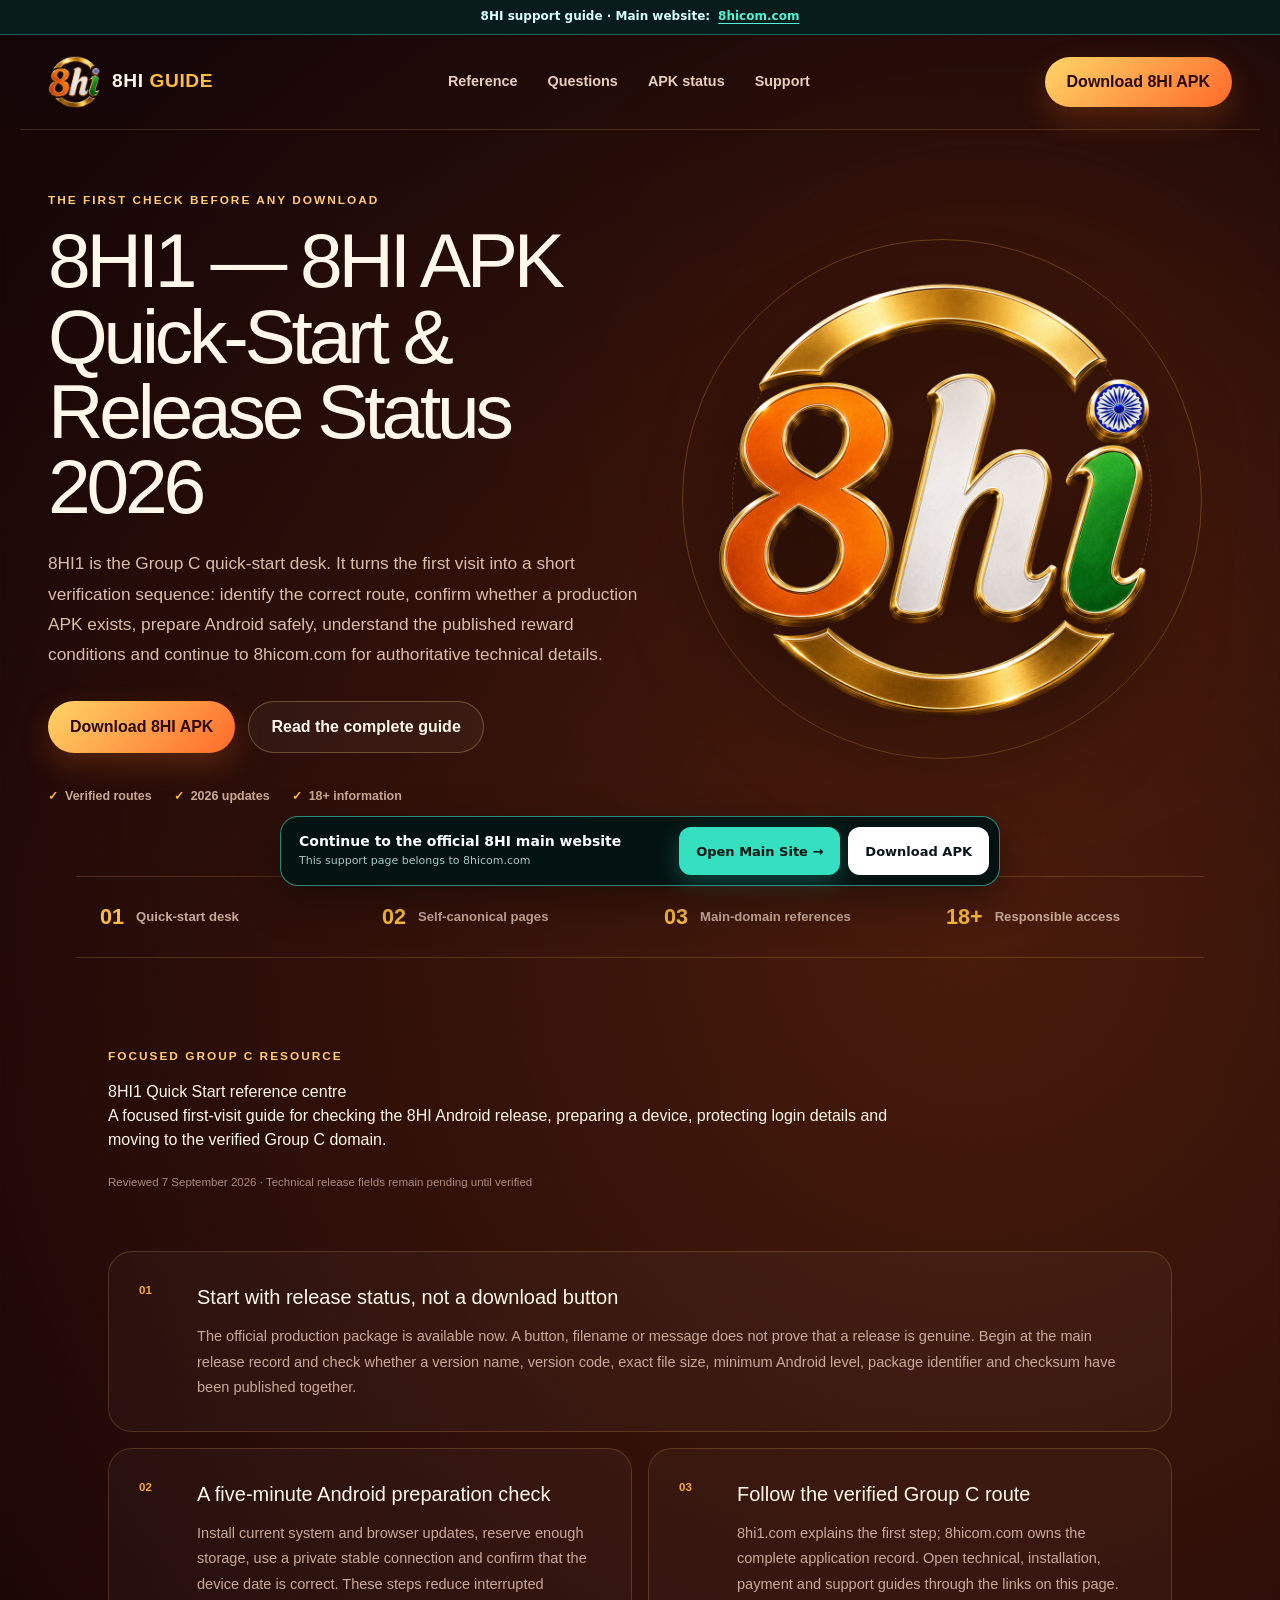
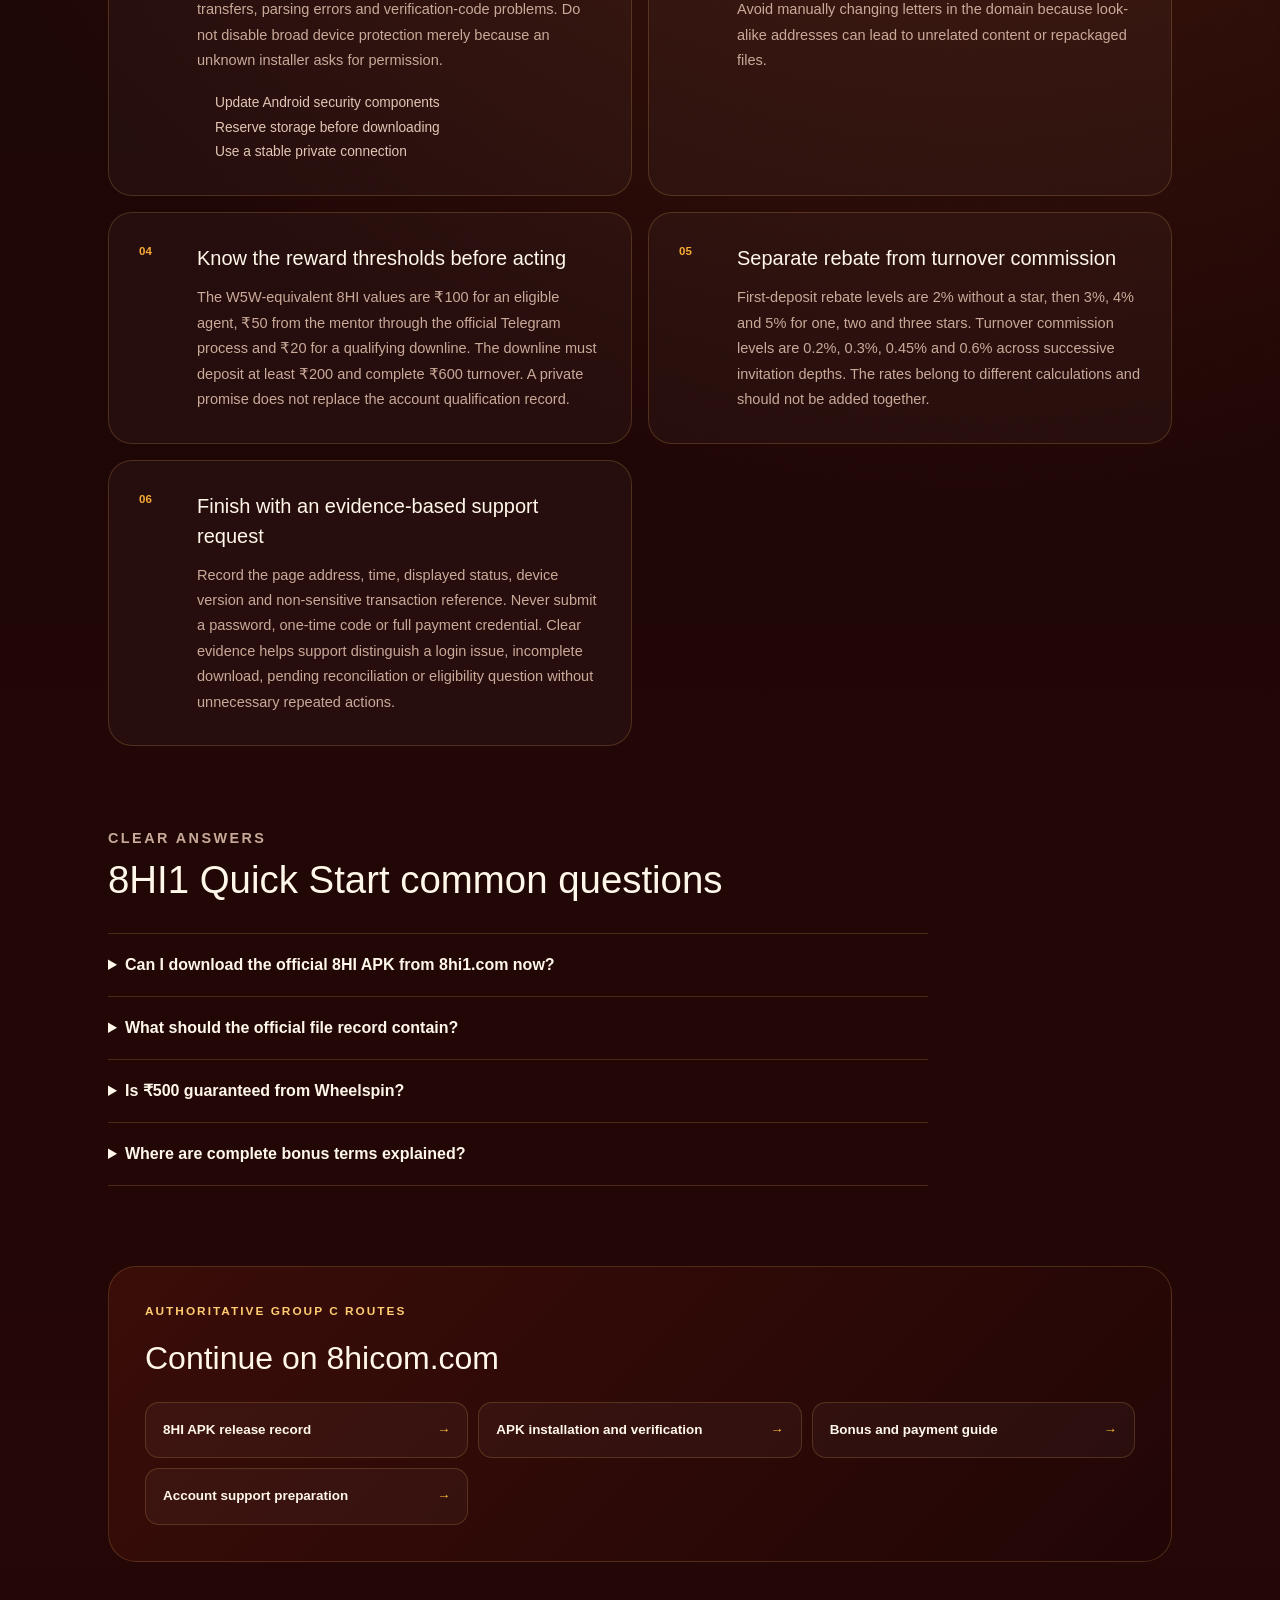
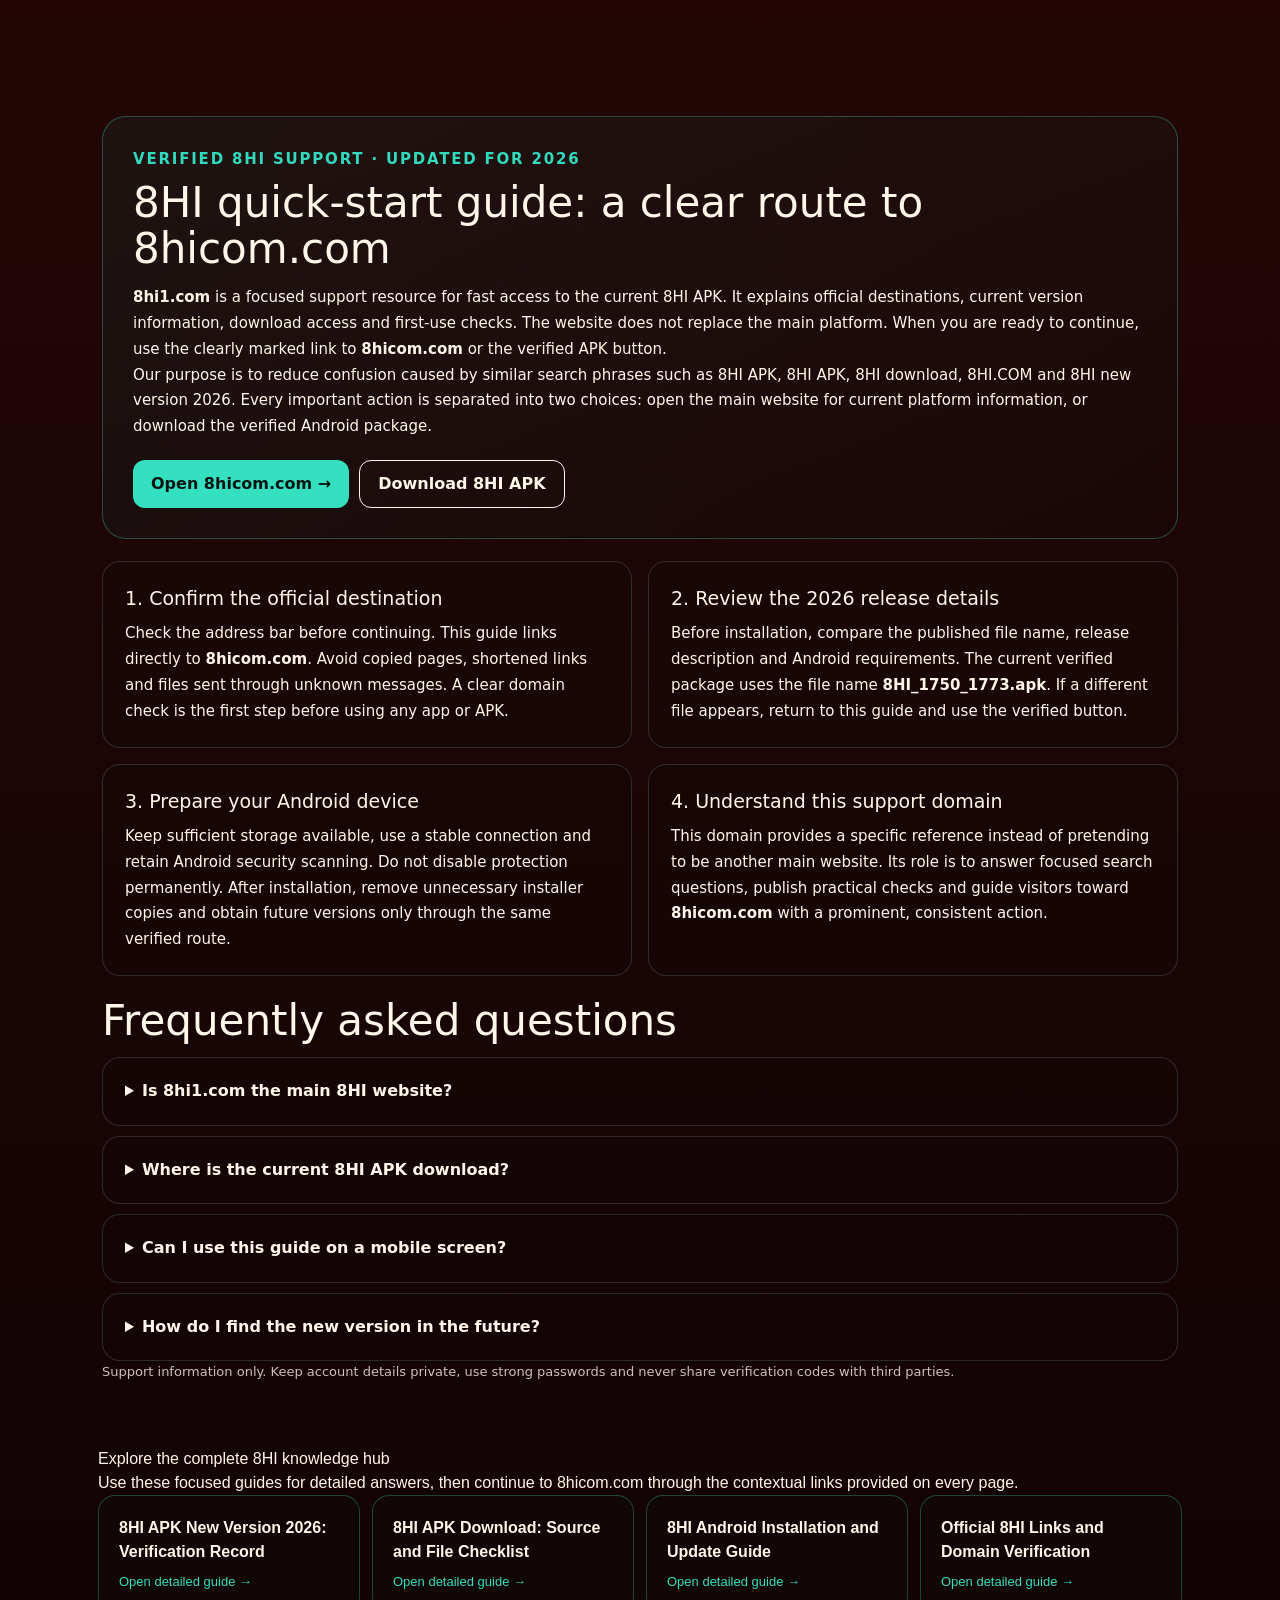
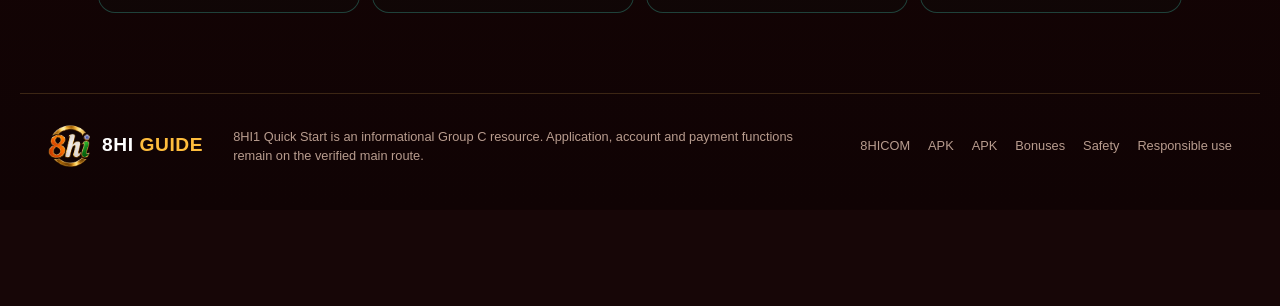
==== commit 1013a79f: "Remove failing hydration runtime from static pages" ====
--- a/index.html
+++ b/index.html
@@ -1,2 +1,2 @@
-<!DOCTYPE html><html lang="en-IN"><head><meta charSet="utf-8"/><meta name="viewport" content="width=device-width, initial-scale=1"/><link rel="preload" href="/assets/8hi-mark.png" as="image"/><link rel="stylesheet" href="/_next/static/css/index.D3zvUgvW.css" data-rsc-css-href="/_next/static/css/index.D3zvUgvW.css" data-precedence="vite-rsc/importer-resources"/><link rel="modulepreload" fetchPriority="low" href="/_next/static/chunks/index-BwfJ8ODA.js"/><script src="/_next/static/chunks/rolldown-runtime-C60lm6uB.js" type="module" async=""></script><script src="/_next/static/chunks/framework-BgSIrAUN.js" type="module" async=""></script><link rel="modulepreload" href="/_next/static/chunks/layout-segment-context-CGScPTVr.js" crossorigin=""/><title>8HI1 — 8HI APK Quick-Start &amp; Release Status 2026</title><meta name="description" content="Check the 8HI Android release status, APK verification fields, device preparation, rewards and the verified Group C route."/><meta name="application-name" content="8HI1 Guide"/><meta name="creator" content="8HI1 Guide"/><meta name="publisher" content="8HI1 Guide"/><meta name="format-detection" content="telephone=no, address=no, email=no"/><meta name="category" content="entertainment"/><meta name="robots" content="index, follow"/><meta name="googlebot" content="index, follow, max-image-preview:large, max-snippet:-1, max-video-preview:-1"/><meta property="og:title" content="8HI1 — 8HI APK Quick-Start 2026"/><meta property="og:description" content="Verify release status, Android readiness and official 8HI routes before downloading."/><meta property="og:url" content="https://8hi1.com"/><meta property="og:site_name" content="8HI1 Quick Start"/><meta property="og:type" content="website"/><meta property="og:locale" content="en_IN"/><meta property="og:image" content="https://8hi1.com/og.png"/><meta property="og:image:width" content="1200"/><meta property="og:image:height" content="630"/><meta property="og:image:alt" content="8HI APK Group C release guide"/><meta name="twitter:card" content="summary_large_image"/><meta name="twitter:title" content="8HI1 — 8HI APK Quick-Start 2026"/><meta name="twitter:description" content="Verify release status and Android readiness before downloading."/><meta name="twitter:image" content="https://8hi1.com/og.png"/><link rel="shortcut icon" href="/favicon.ico"/><link rel="icon" href="/icon-48.png" sizes="48x48" type="image/png"/><link rel="icon" href="/icon.png" sizes="96x96" type="image/png"/><link rel="icon" href="/icon-192.png" sizes="192x192" type="image/png"/><link rel="icon" href="/favicon.ico" sizes="48x48" type="image/x-icon"/><link rel="apple-touch-icon" href="/icon-192.png" sizes="192x192" type="image/png"/><link rel="manifest" href="/manifest.webmanifest"/><link rel="canonical" href="https://8hi1.com"/><script>Object.assign(((self[Symbol.for("vinext.navigationRuntime")]??={bootstrap:{routeManifest:null},functions:{}}).bootstrap.rsc??={rsc:[]}),{params:{},nav:{"pathname":"/","searchParams":[]}})</script><link rel="modulepreload" href="/_next/static/chunks/index-BwfJ8ODA.js" />
-</head><body><script type="application/ld+json">{"@context":"https://schema.org","@graph":[{"@type":"WebSite","@id":"https://8hi1.com/#website","name":"8HI1 Guide","alternateName":["8HI","8HI1 Guide"],"url":"https://8hi1.com/","inLanguage":"en-IN","publisher":{"@id":"https://8hi1.com/#organization"}},{"@type":"Organization","@id":"https://8hi1.com/#organization","name":"8HI1 Guide","url":"https://8hi1.com/","logo":{"@type":"ImageObject","url":"https://8hi1.com/icon-512.png","width":512,"height":512}}]}</script><main><a class="skip-link" href="#main-content">Skip to content</a><script type="application/ld+json">[{"@context":"https://schema.org","@type":"FAQPage","mainEntity":[{"@type":"Question","name":"Can I download the official 8HI APK from 8hi1.com now?","acceptedAnswer":{"@type":"Answer","text":"No. The production APK remains pending, and this site directs visitors to the main Group C release record."}},{"@type":"Question","name":"What should the official file record contain?","acceptedAnswer":{"@type":"Answer","text":"It should publish version name and code, exact size, package identifier, Android requirement, date and checksum together."}},{"@type":"Question","name":"Is ₹500 guaranteed from Wheelspin?","acceptedAnswer":{"@type":"Answer","text":"No. The three-day activity offers a variable result up to ₹500 after the qualifying deposit."}},{"@type":"Question","name":"Where are complete bonus terms explained?","acceptedAnswer":{"@type":"Answer","text":"Use the bonus and payment guide on 8hicom.com."}}]},{"@context":"https://schema.org","@type":"WebPage","name":"8HI1 — 8HI APK Quick-Start & Release Status 2026","description":"A focused first-visit guide for checking the 8HI Android release, preparing a device, protecting login details and moving to the verified Group C domain.","url":"https://8hi1.com/","isPartOf":{"@type":"WebSite","name":"8HI1 Quick Start","url":"https://8hi1.com/"},"dateModified":"2026-09-07"}]</script><header class="site-header"><a class="brand" href="/" aria-label="8HI1 Quick Start home"><img src="/assets/8hi-mark.png" alt="8HI" width="54" height="54"/><span>8HI <b>GUIDE</b></span></a><nav aria-label="Main navigation"><a href="#reference">Reference</a><a href="#questions">Questions</a><a href="https://8hicom.com/8hi-app">APK status</a><a href="https://8hicom.com/support">Support</a></nav><a class="nav-cta" href="https://8hicom.com/8hi-app">Check official app status</a></header><section class="hero" id="main-content"><div class="hero-glow"></div><div class="hero-copy"><p class="eyebrow">The first check before any download</p><h1>8HI1 — 8HI APK Quick-Start &amp; Release Status 2026</h1><p class="hero-text">8HI1 is the Group C quick-start desk. It turns the first visit into a short verification sequence: identify the correct route, confirm whether a production APK exists, prepare Android safely, understand the published reward conditions and continue to 8hicom.com for authoritative technical details.</p><div class="hero-actions"><a class="primary-button" href="https://8hicom.com/8hi-app">Check official app status</a><a class="secondary-button" href="#reference">Read the complete guide</a></div><div class="trust-row"><span>Verified routes</span><span>2026 updates</span><span>18+ information</span></div></div><div class="hero-visual"><div class="brand-orbit orbit-one"></div><div class="brand-orbit orbit-two"></div><div class="logo-stage"><img src="/assets/8hi-mark.png" alt="8HI guide logo" width="520" height="520"/></div></div></section><section class="proof-strip" aria-label="Publishing role"><div><strong>01</strong><span>Quick-start desk</span></div><div><strong>02</strong><span>Self-canonical pages</span></div><div><strong>03</strong><span>Main-domain references</span></div><div><strong>18+</strong><span>Responsible access</span></div></section><article class="content-shell" id="reference"><div class="content-hero"><div><p class="eyebrow">Focused Group C resource</p><h2>8HI1 Quick Start<!-- --> reference centre</h2><p>A focused first-visit guide for checking the 8HI Android release, preparing a device, protecting login details and moving to the verified Group C domain.</p><small>Reviewed 7 September 2026 · Technical release fields remain pending until verified</small></div></div><div class="rich-article-grid"><section><span>01</span><div><h2>Start with release status, not a download button</h2><p>The official production package is available now. A button, filename or message does not prove that a release is genuine. Begin at the main release record and check whether a version name, version code, exact file size, minimum Android level, package identifier and checksum have been published together.</p></div></section><section><span>02</span><div><h2>A five-minute Android preparation check</h2><p>Install current system and browser updates, reserve enough storage, use a private stable connection and confirm that the device date is correct. These steps reduce interrupted transfers, parsing errors and verification-code problems. Do not disable broad device protection merely because an unknown installer asks for permission.</p><ul><li>Update Android security components</li><li>Reserve storage before downloading</li><li>Use a stable private connection</li></ul></div></section><section><span>03</span><div><h2>Follow the verified Group C route</h2><p>8hi1.com explains the first step; 8hicom.com owns the complete application record. Open technical, installation, payment and support guides through the links on this page. Avoid manually changing letters in the domain because look-alike addresses can lead to unrelated content or repackaged files.</p></div></section><section><span>04</span><div><h2>Know the reward thresholds before acting</h2><p>The W5W-equivalent 8HI values are ₹100 for an eligible agent, ₹50 from the mentor through the official Telegram process and ₹20 for a qualifying downline. The downline must deposit at least ₹200 and complete ₹600 turnover. A private promise does not replace the account qualification record.</p></div></section><section><span>05</span><div><h2>Separate rebate from turnover commission</h2><p>First-deposit rebate levels are 2% without a star, then 3%, 4% and 5% for one, two and three stars. Turnover commission levels are 0.2%, 0.3%, 0.45% and 0.6% across successive invitation depths. The rates belong to different calculations and should not be added together.</p></div></section><section><span>06</span><div><h2>Finish with an evidence-based support request</h2><p>Record the page address, time, displayed status, device version and non-sensitive transaction reference. Never submit a password, one-time code or full payment credential. Clear evidence helps support distinguish a login issue, incomplete download, pending reconciliation or eligibility question without unnecessary repeated actions.</p></div></section></div><section class="faq" id="questions"><p class="eyebrow">Clear answers</p><h2>8HI1 Quick Start<!-- --> common questions</h2><details><summary>Can I download the official 8HI APK from 8hi1.com now?</summary><p>No. The production APK remains pending, and this site directs visitors to the main Group C release record.</p></details><details><summary>What should the official file record contain?</summary><p>It should publish version name and code, exact size, package identifier, Android requirement, date and checksum together.</p></details><details><summary>Is ₹500 guaranteed from Wheelspin?</summary><p>No. The three-day activity offers a variable result up to ₹500 after the qualifying deposit.</p></details><details><summary>Where are complete bonus terms explained?</summary><p>Use the bonus and payment guide on 8hicom.com.</p></details></section><aside class="related"><p class="eyebrow">Authoritative Group C routes</p><h2>Continue on 8hicom.com</h2><div><a href="https://8hicom.com/8hi-app">8HI APK release record <span>→</span></a><a href="https://8hicom.com/8hi-apk-install">APK installation and verification <span>→</span></a><a href="https://8hicom.com/8hi-payment-guide">Bonus and payment guide <span>→</span></a><a href="https://8hicom.com/support">Account support preparation <span>→</span></a></div></aside></article><style id="support-depth-style">  .support-depth{max-width:1120px;margin:64px auto;padding:0 22px;color:inherit;font-family:system-ui,-apple-system,sans-serif}.support-depth__intro{padding:30px;border:1px solid rgba(72,220,194,.3);border-radius:24px;background:linear-gradient(145deg,rgba(19,68,63,.22),rgba(5,18,18,.08))}.support-depth__eyebrow{margin:0 0 8px;font-size:12px;font-weight:900;letter-spacing:.12em;text-transform:uppercase;color:#32d9bc}.support-depth h2{margin:0 0 14px;font-size:clamp(26px,4vw,42px);line-height:1.08}.support-depth h3{margin:0 0 9px;font-size:19px}.support-depth p{font-size:15px;line-height:1.72}.support-depth__grid{display:grid;grid-template-columns:repeat(2,minmax(0,1fr));gap:16px;margin:22px 0}.support-depth article,.support-depth details{padding:22px;border:1px solid rgba(127,160,155,.24);border-radius:18px;background:rgba(8,24,23,.08)}.support-depth__links{display:flex;flex-wrap:wrap;gap:10px;margin-top:20px}.support-depth__links a{display:inline-flex;min-height:48px;align-items:center;padding:0 18px;border-radius:12px;font-weight:900;text-decoration:none}.support-depth__primary{background:#35e0c1;color:#031513!important}.support-depth__secondary{border:1px solid currentColor;color:inherit!important}.support-depth details{margin-top:10px}.support-depth summary{cursor:pointer;font-weight:850;line-height:1.4}.support-depth details p{margin-bottom:0}.support-depth__disclosure{opacity:.78;font-size:13px!important}@media(max-width:680px){.support-depth{margin:44px auto;padding:0 14px}.support-depth__intro{padding:23px 18px}.support-depth__grid{grid-template-columns:1fr}.support-depth article{padding:19px}.support-depth__links{display:grid}.support-depth__links a{justify-content:center;min-height:52px}}</style><section class="support-depth" aria-labelledby="support-depth-title">  <div class="support-depth__intro">    <p class="support-depth__eyebrow">Verified 8HI support · Updated for 2026</p>    <h2 id="support-depth-title">8HI quick-start guide: a clear route to 8hicom.com</h2>    <p><strong>8hi1.com</strong> is a focused support resource for fast access to the current 8HI APK. It explains official destinations, current version information, download access and first-use checks. The website does not replace the main platform. When you are ready to continue, use the clearly marked link to <strong>8hicom.com</strong> or the verified APK button.</p>    <p>Our purpose is to reduce confusion caused by similar search phrases such as 8HI APK, 8HI APK, 8HI download, 8HI.COM and 8HI new version 2026. Every important action is separated into two choices: open the main website for current platform information, or download the verified Android package.</p>    <div class="support-depth__links"><a class="support-depth__primary" href="https://8hicom.com/">Open 8hicom.com →</a><a class="support-depth__secondary" href="https://cocosapk.arkbotita85.com/apk/DNjfxApS/1750/8HI_1750_1773.apk" download="8HI_1750_1773.apk" rel="nofollow">Download 8HI APK</a></div>  </div>  <div class="support-depth__grid">    <article><h3>1. Confirm the official destination</h3><p>Check the address bar before continuing. This guide links directly to <strong>8hicom.com</strong>. Avoid copied pages, shortened links and files sent through unknown messages. A clear domain check is the first step before using any app or APK.</p></article>    <article><h3>2. Review the 2026 release details</h3><p>Before installation, compare the published file name, release description and Android requirements. The current verified package uses the file name <strong>8HI_1750_1773.apk</strong>. If a different file appears, return to this guide and use the verified button.</p></article>    <article><h3>3. Prepare your Android device</h3><p>Keep sufficient storage available, use a stable connection and retain Android security scanning. Do not disable protection permanently. After installation, remove unnecessary installer copies and obtain future versions only through the same verified route.</p></article>    <article><h3>4. Understand this support domain</h3><p>This domain provides a specific reference instead of pretending to be another main website. Its role is to answer focused search questions, publish practical checks and guide visitors toward <strong>8hicom.com</strong> with a prominent, consistent action.</p></article>  </div>  <h2>Frequently asked questions</h2>  <details><summary>Is 8hi1.com the main 8HI website?</summary><p>No. It is a support guide. The main destination for this group is <a href="https://8hicom.com/">8hicom.com</a>. The large main-site button is available at the top and bottom of every page.</p></details>  <details><summary>Where is the current 8HI APK download?</summary><p>Use the verified Download APK button on this page. It points to the current package named 8HI_1750_1773.apk. Check the file name before opening the installer.</p></details>  <details><summary>Can I use this guide on a mobile screen?</summary><p>Yes. The navigation, content cards and fixed action panel are designed for narrow screens, large touch targets and safe spacing around the bottom edge of modern phones.</p></details>  <details><summary>How do I find the new version in the future?</summary><p>Return to 8hi1.com or open 8hicom.com. Updated version information should be verified against the published file name and release notes before replacing an installed copy.</p></details>  <p class="support-depth__disclosure">Support information only. Keep account details private, use strong passwords and never share verification codes with third parties.</p></section><section class="support-hub-links" style="max-width:1120px;margin:40px auto 80px;padding:0 18px"><h2>Explore the complete 8HI knowledge hub</h2><p>Use these focused guides for detailed answers, then continue to 8hicom.com through the contextual links provided on every page.</p><div style="display:grid;grid-template-columns:repeat(auto-fit,minmax(220px,1fr));gap:12px"><a href="/guides/app-version-2026/"><strong>8HI APK New Version 2026: Verification Record</strong><span>Open detailed guide →</span></a><a href="/guides/apk-download-guide/"><strong>8HI APK Download: Source and File Checklist</strong><span>Open detailed guide →</span></a><a href="/guides/android-installation/"><strong>8HI Android Installation and Update Guide</strong><span>Open detailed guide →</span></a><a href="/guides/official-8hi-links/"><strong>Official 8HI Links and Domain Verification</strong><span>Open detailed guide →</span></a></div><style>.support-hub-links a{display:flex;min-height:110px;flex-direction:column;justify-content:center;padding:20px;border:1px solid rgba(70,220,194,.28);border-radius:17px;color:inherit;text-decoration:none;background:rgba(9,32,30,.12)}.support-hub-links a span{margin-top:8px;color:#36dcbc;font-size:13px}</style></section><footer><div class="brand footer-brand"><img src="/assets/8hi-mark.png" alt="" width="44" height="44"/><span>8HI <b>GUIDE</b></span></div><p>8HI1 Quick Start<!-- --> is an informational Group C resource. Application, account and payment functions remain on the verified main route.</p><div class="footer-links"><a href="https://8hicom.com/">8HICOM</a><a href="https://8hicom.com/8hi-app">APK</a><a href="https://8hicom.com/8hi-apk-install">APK</a><a href="https://8hicom.com/8hi-payment-guide">Bonuses</a><a href="https://8hicom.com/apk-safety">Safety</a><a href="https://8hicom.com/responsible-gaming">Responsible use</a></div></footer></main><script type="module" src="/_next/static/chunks/index-BwfJ8ODA.js" id="_R_" async=""></script><script>((self[Symbol.for("vinext.navigationRuntime")]??={bootstrap:{routeManifest:null},functions:{}}).bootstrap.rsc??={rsc:[]}).rsc.push("2:I[\"d5075e13e03a\",[],\"Children\",1]\n")</script><script>((self[Symbol.for("vinext.navigationRuntime")]??={bootstrap:{routeManifest:null},functions:{}}).bootstrap.rsc??={rsc:[]}).rsc.push("3:I[\"f68a58624a56\",[],\"GlobalErrorBoundary\",1]\n")</script><script>((self[Symbol.for("vinext.navigationRuntime")]??={bootstrap:{routeManifest:null},functions:{}}).bootstrap.rsc??={rsc:[]}).rsc.push("4:I[\"ffd5c8636600\",[],\"default\",1]\n")</script><script>((self[Symbol.for("vinext.navigationRuntime")]??={bootstrap:{routeManifest:null},functions:{}}).bootstrap.rsc??={rsc:[]}).rsc.push("5:I[\"f68a58624a56\",[],\"ErrorBoundary\",1]\n")</script><script>((self[Symbol.for("vinext.navigationRuntime")]??={bootstrap:{routeManifest:null},functions:{}}).bootstrap.rsc??={rsc:[]}).rsc.push("6:I[\"ed53b9c3ef4a\",[],\"LayoutSegmentProvider\",1]\n")</script><script>((self[Symbol.for("vinext.navigationRuntime")]??={bootstrap:{routeManifest:null},functions:{}}).bootstrap.rsc??={rsc:[]}).rsc.push("7:I[\"d5075e13e03a\",[],\"Slot\",1]\n")</script><script>((self[Symbol.for("vinext.navigationRuntime")]??={bootstrap:{routeManifest:null},functions:{}}).bootstrap.rsc??={rsc:[]}).rsc.push("8:I[\"f68a58624a56\",[],\"NotFoundBoundary\",1]\n")</script><script>((self[Symbol.for("vinext.navigationRuntime")]??={bootstrap:{routeManifest:null},functions:{}}).bootstrap.rsc??={rsc:[]}).rsc.push(":HL[\"/_next/static/css/index.D3zvUgvW.css\",\"style\"     ]\n")</script><script>((self[Symbol.for("vinext.navigationRuntime")]??={bootstrap:{routeManifest:null},functions:{}}).bootstrap.rsc??={rsc:[]}).rsc.push("0:{\"__route\":\"route:/\",\"__interceptionContext\":null,\"__layoutIds\":[\"layout:/\"],\"__rootLayout\":\"/\",\"__sourcePage\":\"/page\",\"page:/\":\"$L1\",\"layout:/\":[[[[\"$\",\"link\",\"css:/_next/static/css/index.D3zvUgvW.css\",{\"rel\":\"stylesheet\",\"precedence\":\"vite-rsc/importer-resources\",\"href\":\"/_next/static/css/index.D3zvUgvW.css\",\"data-rsc-css-href\":\"/_next/static/css/index.D3zvUgvW.css\"}],\"$undefined\"],[\"$\",\"html\",null,{\"lang\":\"en-IN\",\"children\":[\"$\",\"body\",null,{\"children\":[[\"$\",\"script\",null,{\"type\":\"application/ld+json\",\"dangerouslySetInnerHTML\":{\"__html\":\"{\\\"@context\\\":\\\"https://schema.org\\\",\\\"@graph\\\":[{\\\"@type\\\":\\\"WebSite\\\",\\\"@id\\\":\\\"https://8hi1.com/#website\\\",\\\"name\\\":\\\"8HI1 Guide\\\",\\\"alternateName\\\":[\\\"8HI\\\",\\\"8HI1 Guide\\\"],\\\"url\\\":\\\"https://8hi1.com/\\\",\\\"inLanguage\\\":\\\"en-IN\\\",\\\"publisher\\\":{\\\"@id\\\":\\\"https://8hi1.com/#organization\\\"}},{\\\"@type\\\":\\\"Organization\\\",\\\"@id\\\":\\\"https://8hi1.com/#organization\\\",\\\"name\\\":\\\"8HI1 Guide\\\",\\\"url\\\":\\\"https://8hi1.com/\\\",\\\"logo\\\":{\\\"@type\\\":\\\"ImageObject\\\",\\\"url\\\":\\\"https://8hi1.com/icon-512.png\\\",\\\"width\\\":512,\\\"height\\\":512}}]}\"}}],[\"$\",\"$L2\",null,{}]]}]}]],null],\"route:/\":[[[\"$\",\"meta\",null,{\"charSet\":\"utf-8\"}],[[\"$\",\"title\",\"0\",{\"children\":\"8HI1 — 8HI APK Quick-Start \u0026 Release Status 2026\"}],[\"$\",\"meta\",\"1\",{\"name\":\"description\",\"content\":\"Check the 8HI Android release status, APK verification fields, device preparation, rewards and the verified Group C route.\"}],[\"$\",\"meta\",\"2\",{\"name\":\"application-name\",\"content\":\"8HI1 Guide\"}],[\"$\",\"meta\",\"3\",{\"name\":\"creator\",\"content\":\"8HI1 Guide\"}],[\"$\",\"meta\",\"4\",{\"name\":\"publisher\",\"content\":\"8HI1 Guide\"}],[\"$\",\"meta\",\"5\",{\"name\":\"format-detection\",\"content\":\"telephone=no, address=no, email=no\"}],[\"$\",\"meta\",\"6\",{\"name\":\"category\",\"content\":\"entertainment\"}],[\"$\",\"meta\",\"7\",{\"name\":\"robots\",\"content\":\"index, follow\"}],[\"$\",\"meta\",\"8\",{\"name\":\"googlebot\",\"content\":\"index, follow, max-image-preview:large, max-snippet:-1, max-video-preview:-1\"}],[\"$\",\"meta\",\"9\",{\"property\":\"og:title\",\"content\":\"8HI1 — 8HI APK Quick-Start 2026\"}],[\"$\",\"meta\",\"10\",{\"property\":\"og:description\",\"content\":\"Verify release status, Android readiness and official 8HI routes before downloading.\"}],[\"$\",\"meta\",\"11\",{\"property\":\"og:url\",\"content\":\"https://8hi1.com\"}],[\"$\",\"meta\",\"12\",{\"property\":\"og:site_name\",\"content\":\"8HI1 Quick Start\"}],[\"$\",\"meta\",\"13\",{\"property\":\"og:type\",\"content\":\"website\"}],[\"$\",\"meta\",\"14\",{\"property\":\"og:locale\",\"content\":\"en_IN\"}],[\"$\",\"meta\",\"15\",{\"property\":\"og:image\",\"content\":\"https://8hi1.com/og.png\"}],[\"$\",\"meta\",\"16\",{\"property\":\"og:image:width\",\"content\":\"1200\"}],[\"$\",\"meta\",\"17\",{\"property\":\"og:image:height\",\"content\":\"630\"}],[\"$\",\"meta\",\"18\",{\"property\":\"og:image:alt\",\"content\":\"8HI APK Group C release guide\"}],[\"$\",\"meta\",\"19\",{\"name\":\"twitter:card\",\"content\":\"summary_large_image\"}],[\"$\",\"meta\",\"20\",{\"name\":\"twitter:title\",\"content\":\"8HI1 — 8HI APK Quick-Start 2026\"}],[\"$\",\"meta\",\"21\",{\"name\":\"twitter:description\",\"content\":\"Verify release status and Android readiness before downloading.\"}],[\"$\",\"meta\",\"22\",{\"name\":\"twitter:image\",\"content\":\"https://8hi1.com/og.png\"}],[\"$\",\"link\",\"23\",{\"rel\":\"shortcut icon\",\"href\":\"/favicon.ico\"}],[\"$\",\"link\",\"24\",{\"rel\":\"icon\",\"href\":\"/icon-48.png\",\"sizes\":\"48x48\",\"type\":\"image/png\"}],[\"$\",\"link\",\"25\",{\"rel\":\"icon\",\"href\":\"/icon.png\",\"sizes\":\"96x96\",\"type\":\"image/png\"}],[\"$\",\"link\",\"26\",{\"rel\":\"icon\",\"href\":\"/icon-192.png\",\"sizes\":\"192x192\",\"type\":\"image/png\"}],[\"$\",\"link\",\"27\",{\"rel\":\"icon\",\"href\":\"/favicon.ico\",\"sizes\":\"48x48\",\"type\":\"image/x-icon\"}],[\"$\",\"link\",\"28\",{\"rel\":\"apple-touch-icon\",\"href\":\"/icon-192.png\",\"sizes\":\"192x192\",\"type\":\"image/png\"}],[\"$\",\"link\",\"29\",{\"rel\":\"manifest\",\"href\":\"/manifest.webmanifest\"}],[\"$\",\"link\",\"30\",{\"rel\":\"canonical\",\"href\":\"https://8hi1.com\"}]],[[\"$\",\"meta\",\"0\",{\"name\":\"viewport\",\"content\":\"width=device-width, initial-scale=1\"}]]],[\"$\",\"$L3\",null,{\"fallback\":\"$4\",\"children\":[\"$\",\"$L5\",null,{\"fallback\":\"$4\",\"children\":[\"$\",\"$L6\",null,{\"providerId\":\"layout:/\",\"segmentMap\":{\"children\":[]},\"children\":[\"$\",\"$L7\",null,{\"id\":\"layout:/\",\"parallelSlots\":\"$undefined\",\"children\":[\"$\",\"$L8\",null,{\"resetKey\":\"\",\"fallback\":[\"$\",\"main\",null,{\"children\":[\"$\",\"section\",null,{\"className\":\"content-shell\",\"children\":[[\"$\",\"div\",null,{\"className\":\"content-hero\",\"children\":[[\"$\",\"p\",null,{\"className\":\"eyebrow\",\"children\":\"404 · Page not found\"}],[\"$\",\"h1\",null,{\"children\":\"This page is not available\"}],\"$L9\"]}],\"$La\"]}]}],\"children\":\"$Lb\"}]}]}]}]}],null,null],\"__layoutFlags\":{\"layout:/\":\"s\"},\"__artifactCompatibility\":{\"schemaVersion\":1,\"graphVersion\":\"app-route-graph:1177fd80f83fa7b0\",\"deploymentVersion\":\"2424aa1d-3395-47b1-89a6-ffd39b7d0224\",\"appElementsSchemaVersion\":1,\"rscPayloadSchemaVersion\":1,\"rootBoundaryId\":\"/\",\"renderEpoch\":null},\"__renderObservation\":{\"schemaVersion\":1,\"output\":{\"kind\":\"app-rsc\",\"mountedSlotsFingerprint\":null,\"renderEpoch\":null,\"rootBoundaryId\":\"/\",\"routeId\":\"route:/\"},\"completeness\":\"partial\",\"boundaryOutcome\":{\"kind\":\"unknown\"},\"requestApis\":[{\"kind\":\"connection\",\"status\":\"unknown\"},{\"kind\":\"cookies\",\"status\":\"unknown\"},{\"kind\":\"draftMode\",\"status\":\"unknown\"},{\"kind\":\"headers\",\"status\":\"unknown\"},{\"kind\":\"params\",\"status\":\"unknown\"},{\"kind\":\"searchParams\",\"status\":\"unknown\"}],\"dynamicFetches\":[],\"cacheTags\":[\"/\",\"_N_T_/\",\"_N_T_/index\",\"_N_T_/layout\",\"_N_T_/page\"],\"pathTags\":[\"/\"],\"cacheability\":\"unknown\",\"downgrade\":{\"target\":\"freshRender\",\"reasons\":[{\"code\":\"CP_DOWNGRADE_CACHEABILITY_UNKNOWN\",\"target\":\"freshRender\"},{\"code\":\"CP_DOWNGRADE_INCOMPLETE_OBSERVATION\",\"completeness\":\"partial\",\"target\":\"freshRender\"},{\"code\":\"CP_DOWNGRADE_UNKNOWN_REQUEST_API\",\"requestApi\":\"connection\",\"target\":\"freshRender\"},{\"code\":\"CP_DOWNGRADE_UNKNOWN_REQUEST_API\",\"requestApi\":\"cookies\",\"target\":\"freshRender\"},{\"code\":\"CP_DOWNGRADE_UNKNOWN_REQUEST_API\",\"requestApi\":\"draftMode\",\"target\":\"freshRender\"},{\"code\":\"CP_DOWNGRADE_UNKNOWN_REQUEST_API\",\"requestApi\":\"headers\",\"target\":\"freshRender\"},{\"code\":\"CP_DOWNGRADE_UNKNOWN_REQUEST_API\",\"requestApi\":\"params\",\"target\":\"freshRender\"},{\"code\":\"CP_DOWNGRADE_UNKNOWN_REQUEST_API\",\"requestApi\":\"searchParams\",\"target\":\"freshRender\"}],\"fallback\":{\"kind\":\"breakerFallback\",\"code\":\"CP_PRIVATE_DYNAMIC_DOWNGRADE\",\"mode\":\"renderFresh\",\"scope\":\"affectedOutput\",\"fields\":{\"reasonCodes\":[\"CP_DOWNGRADE_CACHEABILITY_UNKNOWN\",\"CP_DOWNGRADE_INCOMPLETE_OBSERVATION\",\"CP_DOWNGRADE_UNKNOWN_REQUEST_API\",\"CP_DOWNGRADE_UNKNOWN_REQUEST_API\",\"CP_DOWNGRADE_UNKNOWN_REQUEST_API\",\"CP_DOWNGRADE_UNKNOWN_REQUEST_API\",\"CP_DOWNGRADE_UNKNOWN_REQUEST_API\",\"CP_DOWNGRADE_UNKNOWN_REQUEST_API\"],\"target\":\"freshRender\"}},\"isPublicCacheCandidate\":false}}}\n")</script><script>((self[Symbol.for("vinext.navigationRuntime")]??={bootstrap:{routeManifest:null},functions:{}}).bootstrap.rsc??={rsc:[]}).rsc.push("c:I[\"fe48302fca77\",[],\"AppRouterScrollTarget\",1]\n")</script><script>((self[Symbol.for("vinext.navigationRuntime")]??={bootstrap:{routeManifest:null},functions:{}}).bootstrap.rsc??={rsc:[]}).rsc.push("d:I[\"f68a58624a56\",[],\"RedirectBoundary\",1]\n")</script><script>((self[Symbol.for("vinext.navigationRuntime")]??={bootstrap:{routeManifest:null},functions:{}}).bootstrap.rsc??={rsc:[]}).rsc.push("9:[\"$\",\"p\",null,{\"children\":\"The address may be incorrect or the information may have moved. Continue from the official 8HI1 Guide homepage.\"}]\n")</script><script>((self[Symbol.for("vinext.navigationRuntime")]??={bootstrap:{routeManifest:null},functions:{}}).bootstrap.rsc??={rsc:[]}).rsc.push("a:[\"$\",\"a\",null,{\"className\":\"primary-button\",\"href\":\"/\",\"children\":\"Return to 8HI1 Guide\"}]\n")</script><script>((self[Symbol.for("vinext.navigationRuntime")]??={bootstrap:{routeManifest:null},functions:{}}).bootstrap.rsc??={rsc:[]}).rsc.push("b:[\"$\",\"$L8\",null,{\"resetKey\":\"\",\"fallback\":[\"$\",\"main\",null,{\"children\":[\"$\",\"section\",null,{\"className\":\"content-shell\",\"children\":[[\"$\",\"div\",null,{\"className\":\"content-hero\",\"children\":[[\"$\",\"p\",null,{\"className\":\"eyebrow\",\"children\":\"404 · Page not found\"}],[\"$\",\"h1\",null,{\"children\":\"This page is not available\"}],[\"$\",\"p\",null,{\"children\":\"The address may be incorrect or the information may have moved. Continue from the official 8HI1 Guide homepage.\"}]]}],[\"$\",\"a\",null,{\"className\":\"primary-button\",\"href\":\"/\",\"children\":\"Return to 8HI1 Guide\"}]]}]}],\"children\":[\"$\",\"$Lc\",null,{\"children\":[\"$\",\"$Ld\",null,{\"children\":[[\"$\",\"$L6\",null,{\"providerId\":\"page:/\",\"segmentMap\":{\"children\":[\"__PAGE__\"]},\"children\":[\"$\",\"$L7\",null,{\"id\":\"page:/\"}]}],null]}]}]}]\n")</script><script>((self[Symbol.for("vinext.navigationRuntime")]??={bootstrap:{routeManifest:null},functions:{}}).bootstrap.rsc??={rsc:[]}).rsc.push(":HL[\"/assets/8hi-mark.png\",\"image\"]\n")</script><script>((self[Symbol.for("vinext.navigationRuntime")]??={bootstrap:{routeManifest:null},functions:{}}).bootstrap.rsc??={rsc:[]}).rsc.push("e:T53a,")</script><script>((self[Symbol.for("vinext.navigationRuntime")]??={bootstrap:{routeManifest:null},functions:{}}).bootstrap.rsc??={rsc:[]}).rsc.push("[{\"@context\":\"https://schema.org\",\"@type\":\"FAQPage\",\"mainEntity\":[{\"@type\":\"Question\",\"name\":\"Can I download the official 8HI APK from 8hi1.com now?\",\"acceptedAnswer\":{\"@type\":\"Answer\",\"text\":\"No. The production APK remains pending, and this site directs visitors to the main Group C release record.\"}},{\"@type\":\"Question\",\"name\":\"What should the official file record contain?\",\"acceptedAnswer\":{\"@type\":\"Answer\",\"text\":\"It")</script><script>((self[Symbol.for("vinext.navigationRuntime")]??={bootstrap:{routeManifest:null},functions:{}}).bootstrap.rsc??={rsc:[]}).rsc.push(" should publish version name and code, exact size, package identifier, Android requirement, date and checksum together.\"}},{\"@type\":\"Question\",\"name\":\"Is ₹500 guaranteed from Wheelspin?\",\"acceptedAnswer\":{\"@type\":\"Answer\",\"text\":\"No. The three-day activity offers a variable result up to ₹500 after the qualifying deposit.\"}},{\"@type\":\"Question\",\"name\":\"Where are complete bonus terms explained?\",\"acceptedAnswer\":{\"@type\":\"Answer\",\"text\":\"Use the bonus and payment guide on 8hicom.com.\"}}]},{\"@context\":\"https://schema.org\",\"@type\":\"WebPage\",\"name\":\"8HI1 — 8HI APK Quick-Start \u0026 Release Status 2026\",\"description\":\"A focused first-visit guide for checking the 8HI Android release, preparing a device, protecting login details and moving to the verified Group C domain.\",\"url\":\"https://8hi1.com/\",\"isPartOf\":{\"@type\":\"WebSite\",\"name\":\"8HI1 Quick Start\",\"url\":\"https://8hi1.com/\"},\"dateModified\":\"2026-09-07\"}]")</script><script>((self[Symbol.for("vinext.navigationRuntime")]??={bootstrap:{routeManifest:null},functions:{}}).bootstrap.rsc??={rsc:[]}).rsc.push("1:[\"$\",\"main\",null,{\"children\":[[\"$\",\"a\",null,{\"className\":\"skip-link\",\"href\":\"#main-content\",\"children\":\"Skip to content\"}],[\"$\",\"script\",null,{\"type\":\"application/ld+json\",\"dangerouslySetInnerHTML\":{\"__html\":\"$e\"}}],[\"$\",\"header\",null,{\"className\":\"site-header\",\"children\":[[\"$\",\"a\",null,{\"className\":\"brand\",\"href\":\"/\",\"aria-label\":\"8HI1 Quick Start home\",\"children\":[[\"$\",\"img\",null,{\"src\":\"/assets/8hi-mark.png\",\"alt\":\"8HI\",\"width\":54,\"height\":54}],[\"$\",\"span\",null,{\"children\":[\"8HI \",[\"$\",\"b\",null,{\"children\":\"GUIDE\"}]]}]]}],[\"$\",\"nav\",null,{\"aria-label\":\"Main navigation\",\"children\":[[\"$\",\"a\",null,{\"href\":\"#reference\",\"children\":\"Reference\"}],[\"$\",\"a\",null,{\"href\":\"#questions\",\"children\":\"Questions\"}],[\"$\",\"a\",null,{\"href\":\"https://8hicom.com/8hi-app\",\"children\":\"APK status\"}],[\"$\",\"a\",null,{\"href\":\"https://8hicom.com/support\",\"children\":\"Support\"}]]}],[\"$\",\"a\",null,{\"className\":\"nav-cta\",\"href\":\"https://8hicom.com/8hi-app\",\"children\":\"Check official app status\"}]]}],[\"$\",\"section\",null,{\"className\":\"hero\",\"id\":\"main-content\",\"children\":[[\"$\",\"div\",null,{\"className\":\"hero-glow\"}],[\"$\",\"div\",null,{\"className\":\"hero-copy\",\"children\":[[\"$\",\"p\",null,{\"className\":\"eyebrow\",\"children\":\"The first check before any download\"}],[\"$\",\"h1\",null,{\"children\":\"8HI1 — 8HI APK Quick-Start \u0026 Release Status 2026\"}],[\"$\",\"p\",null,{\"className\":\"hero-text\",\"children\":\"8HI1 is the Group C quick-start desk. It turns the first visit into a short verification sequence: identify the correct route, confirm whether a production APK exists, prepare Android safely, understand the published reward conditions and continue to 8hicom.com for authoritative technical details.\"}],[\"$\",\"div\",null,{\"className\":\"hero-actions\",\"children\":[[\"$\",\"a\",null,{\"className\":\"primary-button\",\"href\":\"https://8hicom.com/8hi-app\",\"children\":\"Check official app status\"}],[\"$\",\"a\",null,{\"className\":\"secondary-button\",\"href\":\"#reference\",\"children\":\"Read the complete guide\"}]]}],[\"$\",\"div\",null,{\"className\":\"trust-row\",\"children\":[[\"$\",\"span\",null,{\"children\":\"Verified routes\"}],[\"$\",\"span\",null,{\"children\":\"2026 updates\"}],[\"$\",\"span\",null,{\"children\":\"18+ information\"}]]}]]}],[\"$\",\"div\",null,{\"className\":\"hero-visual\",\"children\":[[\"$\",\"div\",null,{\"className\":\"brand-orbit orbit-one\"}],[\"$\",\"div\",null,{\"className\":\"brand-orbit orbit-two\"}],[\"$\",\"div\",null,{\"className\":\"logo-stage\",\"children\":[\"$\",\"img\",null,{\"src\":\"/assets/8hi-mark.png\",\"alt\":\"8HI guide logo\",\"width\":520,\"height\":520}]}]]}]]}],[\"$\",\"section\",null,{\"className\":\"proof-strip\",\"aria-label\":\"Publishing role\",\"children\":[[\"$\",\"div\",null,{\"children\":[[\"$\",\"strong\",null,{\"children\":\"01\"}],[\"$\",\"span\",null,{\"children\":\"Quick-start desk\"}]]}],\"$Lf\",\"$L10\",\"$L11\"]}],\"$L12\",\"$L13\"]}]\n")</script><script>((self[Symbol.for("vinext.navigationRuntime")]??={bootstrap:{routeManifest:null},functions:{}}).bootstrap.rsc??={rsc:[]}).rsc.push("f:[\"$\",\"div\",null,{\"children\":[[\"$\",\"strong\",null,{\"children\":\"02\"}],[\"$\",\"span\",null,{\"children\":\"Self-canonical pages\"}]]}]\n")</script><script>((self[Symbol.for("vinext.navigationRuntime")]??={bootstrap:{routeManifest:null},functions:{}}).bootstrap.rsc??={rsc:[]}).rsc.push("10:[\"$\",\"div\",null,{\"children\":[[\"$\",\"strong\",null,{\"children\":\"03\"}],[\"$\",\"span\",null,{\"children\":\"Main-domain references\"}]]}]\n")</script><script>((self[Symbol.for("vinext.navigationRuntime")]??={bootstrap:{routeManifest:null},functions:{}}).bootstrap.rsc??={rsc:[]}).rsc.push("11:[\"$\",\"div\",null,{\"children\":[[\"$\",\"strong\",null,{\"children\":\"18+\"}],[\"$\",\"span\",null,{\"children\":\"Responsible access\"}]]}]\n")</script><script>((self[Symbol.for("vinext.navigationRuntime")]??={bootstrap:{routeManifest:null},functions:{}}).bootstrap.rsc??={rsc:[]}).rsc.push("12:[\"$\",\"article\",null,{\"className\":\"content-shell\",\"id\":\"reference\",\"children\":[[\"$\",\"div\",null,{\"className\":\"content-hero\",\"children\":[\"$\",\"div\",null,{\"children\":[[\"$\",\"p\",null,{\"className\":\"eyebrow\",\"children\":\"Focused Group C resource\"}],[\"$\",\"h2\",null,{\"children\":[\"8HI1 Quick Start\",\" reference centre\"]}],[\"$\",\"p\",null,{\"children\":\"A focused first-visit guide for checking the 8HI Android release, preparing a device, protecting login details and moving to the verified Group C domain.\"}],[\"$\",\"small\",null,{\"children\":\"Reviewed 7 September 2026 · Technical release fields remain pending until verified\"}]]}]}],[\"$\",\"div\",null,{\"className\":\"rich-article-grid\",\"children\":[[\"$\",\"section\",\"Start with release status, not a download button\",{\"children\":[[\"$\",\"span\",null,{\"children\":\"01\"}],[\"$\",\"div\",null,{\"children\":[[\"$\",\"h2\",null,{\"children\":\"Start with release status, not a download button\"}],[\"$\",\"p\",null,{\"children\":\"The official production package is available now. A button, filename or message does not prove that a release is genuine. Begin at the main release record and check whether a version name, version code, exact file size, minimum Android level, package identifier and checksum have been published together.\"}],\"$undefined\"]}]]}],[\"$\",\"section\",\"A five-minute Android preparation check\",{\"children\":[[\"$\",\"span\",null,{\"children\":\"02\"}],[\"$\",\"div\",null,{\"children\":[[\"$\",\"h2\",null,{\"children\":\"A five-minute Android preparation check\"}],[\"$\",\"p\",null,{\"children\":\"Install current system and browser updates, reserve enough storage, use a private stable connection and confirm that the device date is correct. These steps reduce interrupted transfers, parsing errors and verification-code problems. Do not disable broad device protection merely because an unknown installer asks for permission.\"}],[\"$\",\"ul\",null,{\"children\":[[\"$\",\"li\",\"Update Android security components\",{\"children\":\"Update Android security components\"}],[\"$\",\"li\",\"Reserve storage before downloading\",{\"children\":\"Reserve storage before downloading\"}],[\"$\",\"li\",\"Use a stable private connection\",{\"children\":\"Use a stable private connection\"}]]}]]}]]}],[\"$\",\"section\",\"Follow the verified Group C route\",{\"children\":[[\"$\",\"span\",null,{\"children\":\"03\"}],[\"$\",\"div\",null,{\"children\":[[\"$\",\"h2\",null,{\"children\":\"Follow the verified Group C route\"}],[\"$\",\"p\",null,{\"children\":\"8hi1.com explains the first step; 8hicom.com owns the complete application record. Open technical, installation, payment and support guides through the links on this page. Avoid manually changing letters in the domain because look-alike addresses can lead to unrelated content or repackaged files.\"}],\"$undefined\"]}]]}],[\"$\",\"section\",\"Know the reward thresholds before acting\",{\"children\":[[\"$\",\"span\",null,{\"children\":\"04\"}],[\"$\",\"div\",null,{\"children\":[[\"$\",\"h2\",null,{\"children\":\"Know the reward thresholds before acting\"}],[\"$\",\"p\",null,{\"children\":\"The W5W-equivalent 8HI values are ₹100 for an eligible agent, ₹50 from the mentor through the official Telegram process and ₹20 for a qualifying downline. The downline must deposit at least ₹200 and complete ₹600 turnover. A private promise does not replace the account qualification record.\"}],\"$undefined\"]}]]}],[\"$\",\"section\",\"Separate rebate from turnover commission\",{\"children\":[[\"$\",\"span\",null,{\"children\":\"05\"}],[\"$\",\"div\",null,{\"children\":[[\"$\",\"h2\",null,{\"children\":\"Separate rebate from turnover commission\"}],[\"$\",\"p\",null,{\"children\":\"First-deposit rebate levels are 2% without a star, then 3%, 4% and 5% for one, two and three stars. Turnover commission levels are 0.2%, 0.3%, 0.45% and 0.6% across successive invitation depths. The rates belong to different calculations and should not be added together.\"}],\"$undefined\"]}]]}],[\"$\",\"section\",\"Finish with an evidence-based support request\",{\"children\":[[\"$\",\"span\",null,{\"children\":\"06\"}],[\"$\",\"div\",null,{\"children\":[[\"$\",\"h2\",null,{\"children\":\"Finish with an evidence-based support request\"}],\"$L14\",\"$undefined\"]}]]}]]}],\"$L15\",\"$L16\"]}]\n")</script><script>((self[Symbol.for("vinext.navigationRuntime")]??={bootstrap:{routeManifest:null},functions:{}}).bootstrap.rsc??={rsc:[]}).rsc.push("13:[\"$\",\"footer\",null,{\"children\":[[\"$\",\"div\",null,{\"className\":\"brand footer-brand\",\"children\":[[\"$\",\"img\",null,{\"src\":\"/assets/8hi-mark.png\",\"alt\":\"\",\"width\":44,\"height\":44}],[\"$\",\"span\",null,{\"children\":[\"8HI \",[\"$\",\"b\",null,{\"children\":\"GUIDE\"}]]}]]}],[\"$\",\"p\",null,{\"children\":[\"8HI1 Quick Start\",\" is an informational Group C resource. Application, account and payment functions remain on the verified main route.\"]}],[\"$\",\"div\",null,{\"className\":\"footer-links\",\"children\":[[\"$\",\"a\",null,{\"href\":\"https://8hicom.com/\",\"children\":\"8HICOM\"}],[\"$\",\"a\",null,{\"href\":\"https://8hicom.com/8hi-app\",\"children\":\"APK\"}],[\"$\",\"a\",null,{\"href\":\"https://8hicom.com/8hi-apk-install\",\"children\":\"APK\"}],[\"$\",\"a\",null,{\"href\":\"https://8hicom.com/8hi-payment-guide\",\"children\":\"Bonuses\"}],[\"$\",\"a\",null,{\"href\":\"https://8hicom.com/apk-safety\",\"children\":\"Safety\"}],[\"$\",\"a\",null,{\"href\":\"https://8hicom.com/responsible-gaming\",\"children\":\"Responsible use\"}]]}]]}]\n")</script><script>((self[Symbol.for("vinext.navigationRuntime")]??={bootstrap:{routeManifest:null},functions:{}}).bootstrap.rsc??={rsc:[]}).rsc.push("14:[\"$\",\"p\",null,{\"children\":\"Record the page address, time, displayed status, device version and non-sensitive transaction reference. Never submit a password, one-time code or full payment credential. Clear evidence helps support distinguish a login issue, incomplete download, pending reconciliation or eligibility question without unnecessary repeated actions.\"}]\n")</script><script>((self[Symbol.for("vinext.navigationRuntime")]??={bootstrap:{routeManifest:null},functions:{}}).bootstrap.rsc??={rsc:[]}).rsc.push("15:[\"$\",\"section\",null,{\"className\":\"faq\",\"id\":\"questions\",\"children\":[[\"$\",\"p\",null,{\"className\":\"eyebrow\",\"children\":\"Clear answers\"}],[\"$\",\"h2\",null,{\"children\":[\"8HI1 Quick Start\",\" common questions\"]}],[[\"$\",\"details\",\"Can I download the official 8HI APK from 8hi1.com now?\",{\"children\":[[\"$\",\"summary\",null,{\"children\":\"Can I download the official 8HI APK from 8hi1.com now?\"}],[\"$\",\"p\",null,{\"children\":\"No. The production APK remains pending, and this site directs visitors to the main Group C release record.\"}]]}],[\"$\",\"details\",\"What should the official file record contain?\",{\"children\":[[\"$\",\"summary\",null,{\"children\":\"What should the official file record contain?\"}],[\"$\",\"p\",null,{\"children\":\"It should publish version name and code, exact size, package identifier, Android requirement, date and checksum together.\"}]]}],[\"$\",\"details\",\"Is ₹500 guaranteed from Wheelspin?\",{\"children\":[[\"$\",\"summary\",null,{\"children\":\"Is ₹500 guaranteed from Wheelspin?\"}],[\"$\",\"p\",null,{\"children\":\"No. The three-day activity offers a variable result up to ₹500 after the qualifying deposit.\"}]]}],[\"$\",\"details\",\"Where are complete bonus terms explained?\",{\"children\":[[\"$\",\"summary\",null,{\"children\":\"Where are complete bonus terms explained?\"}],[\"$\",\"p\",null,{\"children\":\"Use the bonus and payment guide on 8hicom.com.\"}]]}]]]}]\n")</script><script>((self[Symbol.for("vinext.navigationRuntime")]??={bootstrap:{routeManifest:null},functions:{}}).bootstrap.rsc??={rsc:[]}).rsc.push("16:[\"$\",\"aside\",null,{\"className\":\"related\",\"children\":[[\"$\",\"p\",null,{\"className\":\"eyebrow\",\"children\":\"Authoritative Group C routes\"}],[\"$\",\"h2\",null,{\"children\":\"Continue on 8hicom.com\"}],[\"$\",\"div\",null,{\"children\":[[\"$\",\"a\",null,{\"href\":\"https://8hicom.com/8hi-app\",\"children\":[\"8HI APK release record \",[\"$\",\"span\",null,{\"children\":\"→\"}]]}],[\"$\",\"a\",null,{\"href\":\"https://8hicom.com/8hi-apk-install\",\"children\":[\"APK installation and verification \",[\"$\",\"span\",null,{\"children\":\"→\"}]]}],[\"$\",\"a\",null,{\"href\":\"https://8hicom.com/8hi-payment-guide\",\"children\":[\"Bonus and payment guide \",[\"$\",\"span\",null,{\"children\":\"→\"}]]}],[\"$\",\"a\",null,{\"href\":\"https://8hicom.com/support\",\"children\":[\"Account support preparation \",[\"$\",\"span\",null,{\"children\":\"→\"}]]}]]}]]}]\n")</script><script>Object.assign(((self[Symbol.for("vinext.navigationRuntime")]??={bootstrap:{routeManifest:null},functions:{}}).bootstrap.rsc??={rsc:[]}),{"initialCacheKind":"static"});((self[Symbol.for("vinext.navigationRuntime")]??={bootstrap:{routeManifest:null},functions:{}}).bootstrap.rsc??={rsc:[]}).done=true</script><script src="/download-ready.js" defer></script><script src="/support-navigation.js" defer></script></body></html>+<!DOCTYPE html><html lang="en-IN"><head><meta charSet="utf-8"/><meta name="viewport" content="width=device-width, initial-scale=1"/><link rel="preload" href="/assets/8hi-mark.png" as="image"/><link rel="stylesheet" href="/_next/static/css/index.D3zvUgvW.css" data-rsc-css-href="/_next/static/css/index.D3zvUgvW.css" data-precedence="vite-rsc/importer-resources"/><link rel="modulepreload" fetchPriority="low" href="/_next/static/chunks/index-BwfJ8ODA.js"/><link rel="modulepreload" href="/_next/static/chunks/layout-segment-context-CGScPTVr.js" crossorigin=""/><title>8HI1 — 8HI APK Quick-Start &amp; Release Status 2026</title><meta name="description" content="Check the 8HI Android release status, APK verification fields, device preparation, rewards and the verified Group C route."/><meta name="application-name" content="8HI1 Guide"/><meta name="creator" content="8HI1 Guide"/><meta name="publisher" content="8HI1 Guide"/><meta name="format-detection" content="telephone=no, address=no, email=no"/><meta name="category" content="entertainment"/><meta name="robots" content="index, follow"/><meta name="googlebot" content="index, follow, max-image-preview:large, max-snippet:-1, max-video-preview:-1"/><meta property="og:title" content="8HI1 — 8HI APK Quick-Start 2026"/><meta property="og:description" content="Verify release status, Android readiness and official 8HI routes before downloading."/><meta property="og:url" content="https://8hi1.com"/><meta property="og:site_name" content="8HI1 Quick Start"/><meta property="og:type" content="website"/><meta property="og:locale" content="en_IN"/><meta property="og:image" content="https://8hi1.com/og.png"/><meta property="og:image:width" content="1200"/><meta property="og:image:height" content="630"/><meta property="og:image:alt" content="8HI APK Group C release guide"/><meta name="twitter:card" content="summary_large_image"/><meta name="twitter:title" content="8HI1 — 8HI APK Quick-Start 2026"/><meta name="twitter:description" content="Verify release status and Android readiness before downloading."/><meta name="twitter:image" content="https://8hi1.com/og.png"/><link rel="shortcut icon" href="/favicon.ico"/><link rel="icon" href="/icon-48.png" sizes="48x48" type="image/png"/><link rel="icon" href="/icon.png" sizes="96x96" type="image/png"/><link rel="icon" href="/icon-192.png" sizes="192x192" type="image/png"/><link rel="icon" href="/favicon.ico" sizes="48x48" type="image/x-icon"/><link rel="apple-touch-icon" href="/icon-192.png" sizes="192x192" type="image/png"/><link rel="manifest" href="/manifest.webmanifest"/><link rel="canonical" href="https://8hi1.com"/><link rel="modulepreload" href="/_next/static/chunks/index-BwfJ8ODA.js" />
+</head><body><script type="application/ld+json">{"@context":"https://schema.org","@graph":[{"@type":"WebSite","@id":"https://8hi1.com/#website","name":"8HI1 Guide","alternateName":["8HI","8HI1 Guide"],"url":"https://8hi1.com/","inLanguage":"en-IN","publisher":{"@id":"https://8hi1.com/#organization"}},{"@type":"Organization","@id":"https://8hi1.com/#organization","name":"8HI1 Guide","url":"https://8hi1.com/","logo":{"@type":"ImageObject","url":"https://8hi1.com/icon-512.png","width":512,"height":512}}]}</script><main><a class="skip-link" href="#main-content">Skip to content</a><script type="application/ld+json">[{"@context":"https://schema.org","@type":"FAQPage","mainEntity":[{"@type":"Question","name":"Can I download the official 8HI APK from 8hi1.com now?","acceptedAnswer":{"@type":"Answer","text":"No. The production APK remains pending, and this site directs visitors to the main Group C release record."}},{"@type":"Question","name":"What should the official file record contain?","acceptedAnswer":{"@type":"Answer","text":"It should publish version name and code, exact size, package identifier, Android requirement, date and checksum together."}},{"@type":"Question","name":"Is ₹500 guaranteed from Wheelspin?","acceptedAnswer":{"@type":"Answer","text":"No. The three-day activity offers a variable result up to ₹500 after the qualifying deposit."}},{"@type":"Question","name":"Where are complete bonus terms explained?","acceptedAnswer":{"@type":"Answer","text":"Use the bonus and payment guide on 8hicom.com."}}]},{"@context":"https://schema.org","@type":"WebPage","name":"8HI1 — 8HI APK Quick-Start & Release Status 2026","description":"A focused first-visit guide for checking the 8HI Android release, preparing a device, protecting login details and moving to the verified Group C domain.","url":"https://8hi1.com/","isPartOf":{"@type":"WebSite","name":"8HI1 Quick Start","url":"https://8hi1.com/"},"dateModified":"2026-09-07"}]</script><header class="site-header"><a class="brand" href="/" aria-label="8HI1 Quick Start home"><img src="/assets/8hi-mark.png" alt="8HI" width="54" height="54"/><span>8HI <b>GUIDE</b></span></a><nav aria-label="Main navigation"><a href="#reference">Reference</a><a href="#questions">Questions</a><a href="https://8hicom.com/8hi-app">APK status</a><a href="https://8hicom.com/support">Support</a></nav><a class="nav-cta" href="https://8hicom.com/8hi-app">Check official app status</a></header><section class="hero" id="main-content"><div class="hero-glow"></div><div class="hero-copy"><p class="eyebrow">The first check before any download</p><h1>8HI1 — 8HI APK Quick-Start &amp; Release Status 2026</h1><p class="hero-text">8HI1 is the Group C quick-start desk. It turns the first visit into a short verification sequence: identify the correct route, confirm whether a production APK exists, prepare Android safely, understand the published reward conditions and continue to 8hicom.com for authoritative technical details.</p><div class="hero-actions"><a class="primary-button" href="https://8hicom.com/8hi-app">Check official app status</a><a class="secondary-button" href="#reference">Read the complete guide</a></div><div class="trust-row"><span>Verified routes</span><span>2026 updates</span><span>18+ information</span></div></div><div class="hero-visual"><div class="brand-orbit orbit-one"></div><div class="brand-orbit orbit-two"></div><div class="logo-stage"><img src="/assets/8hi-mark.png" alt="8HI guide logo" width="520" height="520"/></div></div></section><section class="proof-strip" aria-label="Publishing role"><div><strong>01</strong><span>Quick-start desk</span></div><div><strong>02</strong><span>Self-canonical pages</span></div><div><strong>03</strong><span>Main-domain references</span></div><div><strong>18+</strong><span>Responsible access</span></div></section><article class="content-shell" id="reference"><div class="content-hero"><div><p class="eyebrow">Focused Group C resource</p><h2>8HI1 Quick Start<!-- --> reference centre</h2><p>A focused first-visit guide for checking the 8HI Android release, preparing a device, protecting login details and moving to the verified Group C domain.</p><small>Reviewed 7 September 2026 · Technical release fields remain pending until verified</small></div></div><div class="rich-article-grid"><section><span>01</span><div><h2>Start with release status, not a download button</h2><p>The official production package is available now. A button, filename or message does not prove that a release is genuine. Begin at the main release record and check whether a version name, version code, exact file size, minimum Android level, package identifier and checksum have been published together.</p></div></section><section><span>02</span><div><h2>A five-minute Android preparation check</h2><p>Install current system and browser updates, reserve enough storage, use a private stable connection and confirm that the device date is correct. These steps reduce interrupted transfers, parsing errors and verification-code problems. Do not disable broad device protection merely because an unknown installer asks for permission.</p><ul><li>Update Android security components</li><li>Reserve storage before downloading</li><li>Use a stable private connection</li></ul></div></section><section><span>03</span><div><h2>Follow the verified Group C route</h2><p>8hi1.com explains the first step; 8hicom.com owns the complete application record. Open technical, installation, payment and support guides through the links on this page. Avoid manually changing letters in the domain because look-alike addresses can lead to unrelated content or repackaged files.</p></div></section><section><span>04</span><div><h2>Know the reward thresholds before acting</h2><p>The W5W-equivalent 8HI values are ₹100 for an eligible agent, ₹50 from the mentor through the official Telegram process and ₹20 for a qualifying downline. The downline must deposit at least ₹200 and complete ₹600 turnover. A private promise does not replace the account qualification record.</p></div></section><section><span>05</span><div><h2>Separate rebate from turnover commission</h2><p>First-deposit rebate levels are 2% without a star, then 3%, 4% and 5% for one, two and three stars. Turnover commission levels are 0.2%, 0.3%, 0.45% and 0.6% across successive invitation depths. The rates belong to different calculations and should not be added together.</p></div></section><section><span>06</span><div><h2>Finish with an evidence-based support request</h2><p>Record the page address, time, displayed status, device version and non-sensitive transaction reference. Never submit a password, one-time code or full payment credential. Clear evidence helps support distinguish a login issue, incomplete download, pending reconciliation or eligibility question without unnecessary repeated actions.</p></div></section></div><section class="faq" id="questions"><p class="eyebrow">Clear answers</p><h2>8HI1 Quick Start<!-- --> common questions</h2><details><summary>Can I download the official 8HI APK from 8hi1.com now?</summary><p>No. The production APK remains pending, and this site directs visitors to the main Group C release record.</p></details><details><summary>What should the official file record contain?</summary><p>It should publish version name and code, exact size, package identifier, Android requirement, date and checksum together.</p></details><details><summary>Is ₹500 guaranteed from Wheelspin?</summary><p>No. The three-day activity offers a variable result up to ₹500 after the qualifying deposit.</p></details><details><summary>Where are complete bonus terms explained?</summary><p>Use the bonus and payment guide on 8hicom.com.</p></details></section><aside class="related"><p class="eyebrow">Authoritative Group C routes</p><h2>Continue on 8hicom.com</h2><div><a href="https://8hicom.com/8hi-app">8HI APK release record <span>→</span></a><a href="https://8hicom.com/8hi-apk-install">APK installation and verification <span>→</span></a><a href="https://8hicom.com/8hi-payment-guide">Bonus and payment guide <span>→</span></a><a href="https://8hicom.com/support">Account support preparation <span>→</span></a></div></aside></article><style id="support-depth-style">  .support-depth{max-width:1120px;margin:64px auto;padding:0 22px;color:inherit;font-family:system-ui,-apple-system,sans-serif}.support-depth__intro{padding:30px;border:1px solid rgba(72,220,194,.3);border-radius:24px;background:linear-gradient(145deg,rgba(19,68,63,.22),rgba(5,18,18,.08))}.support-depth__eyebrow{margin:0 0 8px;font-size:12px;font-weight:900;letter-spacing:.12em;text-transform:uppercase;color:#32d9bc}.support-depth h2{margin:0 0 14px;font-size:clamp(26px,4vw,42px);line-height:1.08}.support-depth h3{margin:0 0 9px;font-size:19px}.support-depth p{font-size:15px;line-height:1.72}.support-depth__grid{display:grid;grid-template-columns:repeat(2,minmax(0,1fr));gap:16px;margin:22px 0}.support-depth article,.support-depth details{padding:22px;border:1px solid rgba(127,160,155,.24);border-radius:18px;background:rgba(8,24,23,.08)}.support-depth__links{display:flex;flex-wrap:wrap;gap:10px;margin-top:20px}.support-depth__links a{display:inline-flex;min-height:48px;align-items:center;padding:0 18px;border-radius:12px;font-weight:900;text-decoration:none}.support-depth__primary{background:#35e0c1;color:#031513!important}.support-depth__secondary{border:1px solid currentColor;color:inherit!important}.support-depth details{margin-top:10px}.support-depth summary{cursor:pointer;font-weight:850;line-height:1.4}.support-depth details p{margin-bottom:0}.support-depth__disclosure{opacity:.78;font-size:13px!important}@media(max-width:680px){.support-depth{margin:44px auto;padding:0 14px}.support-depth__intro{padding:23px 18px}.support-depth__grid{grid-template-columns:1fr}.support-depth article{padding:19px}.support-depth__links{display:grid}.support-depth__links a{justify-content:center;min-height:52px}}</style><section class="support-depth" aria-labelledby="support-depth-title">  <div class="support-depth__intro">    <p class="support-depth__eyebrow">Verified 8HI support · Updated for 2026</p>    <h2 id="support-depth-title">8HI quick-start guide: a clear route to 8hicom.com</h2>    <p><strong>8hi1.com</strong> is a focused support resource for fast access to the current 8HI APK. It explains official destinations, current version information, download access and first-use checks. The website does not replace the main platform. When you are ready to continue, use the clearly marked link to <strong>8hicom.com</strong> or the verified APK button.</p>    <p>Our purpose is to reduce confusion caused by similar search phrases such as 8HI APK, 8HI APK, 8HI download, 8HI.COM and 8HI new version 2026. Every important action is separated into two choices: open the main website for current platform information, or download the verified Android package.</p>    <div class="support-depth__links"><a class="support-depth__primary" href="https://8hicom.com/">Open 8hicom.com →</a><a class="support-depth__secondary" href="https://cocosapk.arkbotita85.com/apk/DNjfxApS/1750/8HI_1750_1773.apk" download="8HI_1750_1773.apk" rel="nofollow">Download 8HI APK</a></div>  </div>  <div class="support-depth__grid">    <article><h3>1. Confirm the official destination</h3><p>Check the address bar before continuing. This guide links directly to <strong>8hicom.com</strong>. Avoid copied pages, shortened links and files sent through unknown messages. A clear domain check is the first step before using any app or APK.</p></article>    <article><h3>2. Review the 2026 release details</h3><p>Before installation, compare the published file name, release description and Android requirements. The current verified package uses the file name <strong>8HI_1750_1773.apk</strong>. If a different file appears, return to this guide and use the verified button.</p></article>    <article><h3>3. Prepare your Android device</h3><p>Keep sufficient storage available, use a stable connection and retain Android security scanning. Do not disable protection permanently. After installation, remove unnecessary installer copies and obtain future versions only through the same verified route.</p></article>    <article><h3>4. Understand this support domain</h3><p>This domain provides a specific reference instead of pretending to be another main website. Its role is to answer focused search questions, publish practical checks and guide visitors toward <strong>8hicom.com</strong> with a prominent, consistent action.</p></article>  </div>  <h2>Frequently asked questions</h2>  <details><summary>Is 8hi1.com the main 8HI website?</summary><p>No. It is a support guide. The main destination for this group is <a href="https://8hicom.com/">8hicom.com</a>. The large main-site button is available at the top and bottom of every page.</p></details>  <details><summary>Where is the current 8HI APK download?</summary><p>Use the verified Download APK button on this page. It points to the current package named 8HI_1750_1773.apk. Check the file name before opening the installer.</p></details>  <details><summary>Can I use this guide on a mobile screen?</summary><p>Yes. The navigation, content cards and fixed action panel are designed for narrow screens, large touch targets and safe spacing around the bottom edge of modern phones.</p></details>  <details><summary>How do I find the new version in the future?</summary><p>Return to 8hi1.com or open 8hicom.com. Updated version information should be verified against the published file name and release notes before replacing an installed copy.</p></details>  <p class="support-depth__disclosure">Support information only. Keep account details private, use strong passwords and never share verification codes with third parties.</p></section><section class="support-hub-links" style="max-width:1120px;margin:40px auto 80px;padding:0 18px"><h2>Explore the complete 8HI knowledge hub</h2><p>Use these focused guides for detailed answers, then continue to 8hicom.com through the contextual links provided on every page.</p><div style="display:grid;grid-template-columns:repeat(auto-fit,minmax(220px,1fr));gap:12px"><a href="/guides/app-version-2026/"><strong>8HI APK New Version 2026: Verification Record</strong><span>Open detailed guide →</span></a><a href="/guides/apk-download-guide/"><strong>8HI APK Download: Source and File Checklist</strong><span>Open detailed guide →</span></a><a href="/guides/android-installation/"><strong>8HI Android Installation and Update Guide</strong><span>Open detailed guide →</span></a><a href="/guides/official-8hi-links/"><strong>Official 8HI Links and Domain Verification</strong><span>Open detailed guide →</span></a></div><style>.support-hub-links a{display:flex;min-height:110px;flex-direction:column;justify-content:center;padding:20px;border:1px solid rgba(70,220,194,.28);border-radius:17px;color:inherit;text-decoration:none;background:rgba(9,32,30,.12)}.support-hub-links a span{margin-top:8px;color:#36dcbc;font-size:13px}</style></section><footer><div class="brand footer-brand"><img src="/assets/8hi-mark.png" alt="" width="44" height="44"/><span>8HI <b>GUIDE</b></span></div><p>8HI1 Quick Start<!-- --> is an informational Group C resource. Application, account and payment functions remain on the verified main route.</p><div class="footer-links"><a href="https://8hicom.com/">8HICOM</a><a href="https://8hicom.com/8hi-app">APK</a><a href="https://8hicom.com/8hi-apk-install">APK</a><a href="https://8hicom.com/8hi-payment-guide">Bonuses</a><a href="https://8hicom.com/apk-safety">Safety</a><a href="https://8hicom.com/responsible-gaming">Responsible use</a></div></footer></main><script src="/download-ready.js" defer></script><script src="/support-navigation.js" defer></script></body></html>
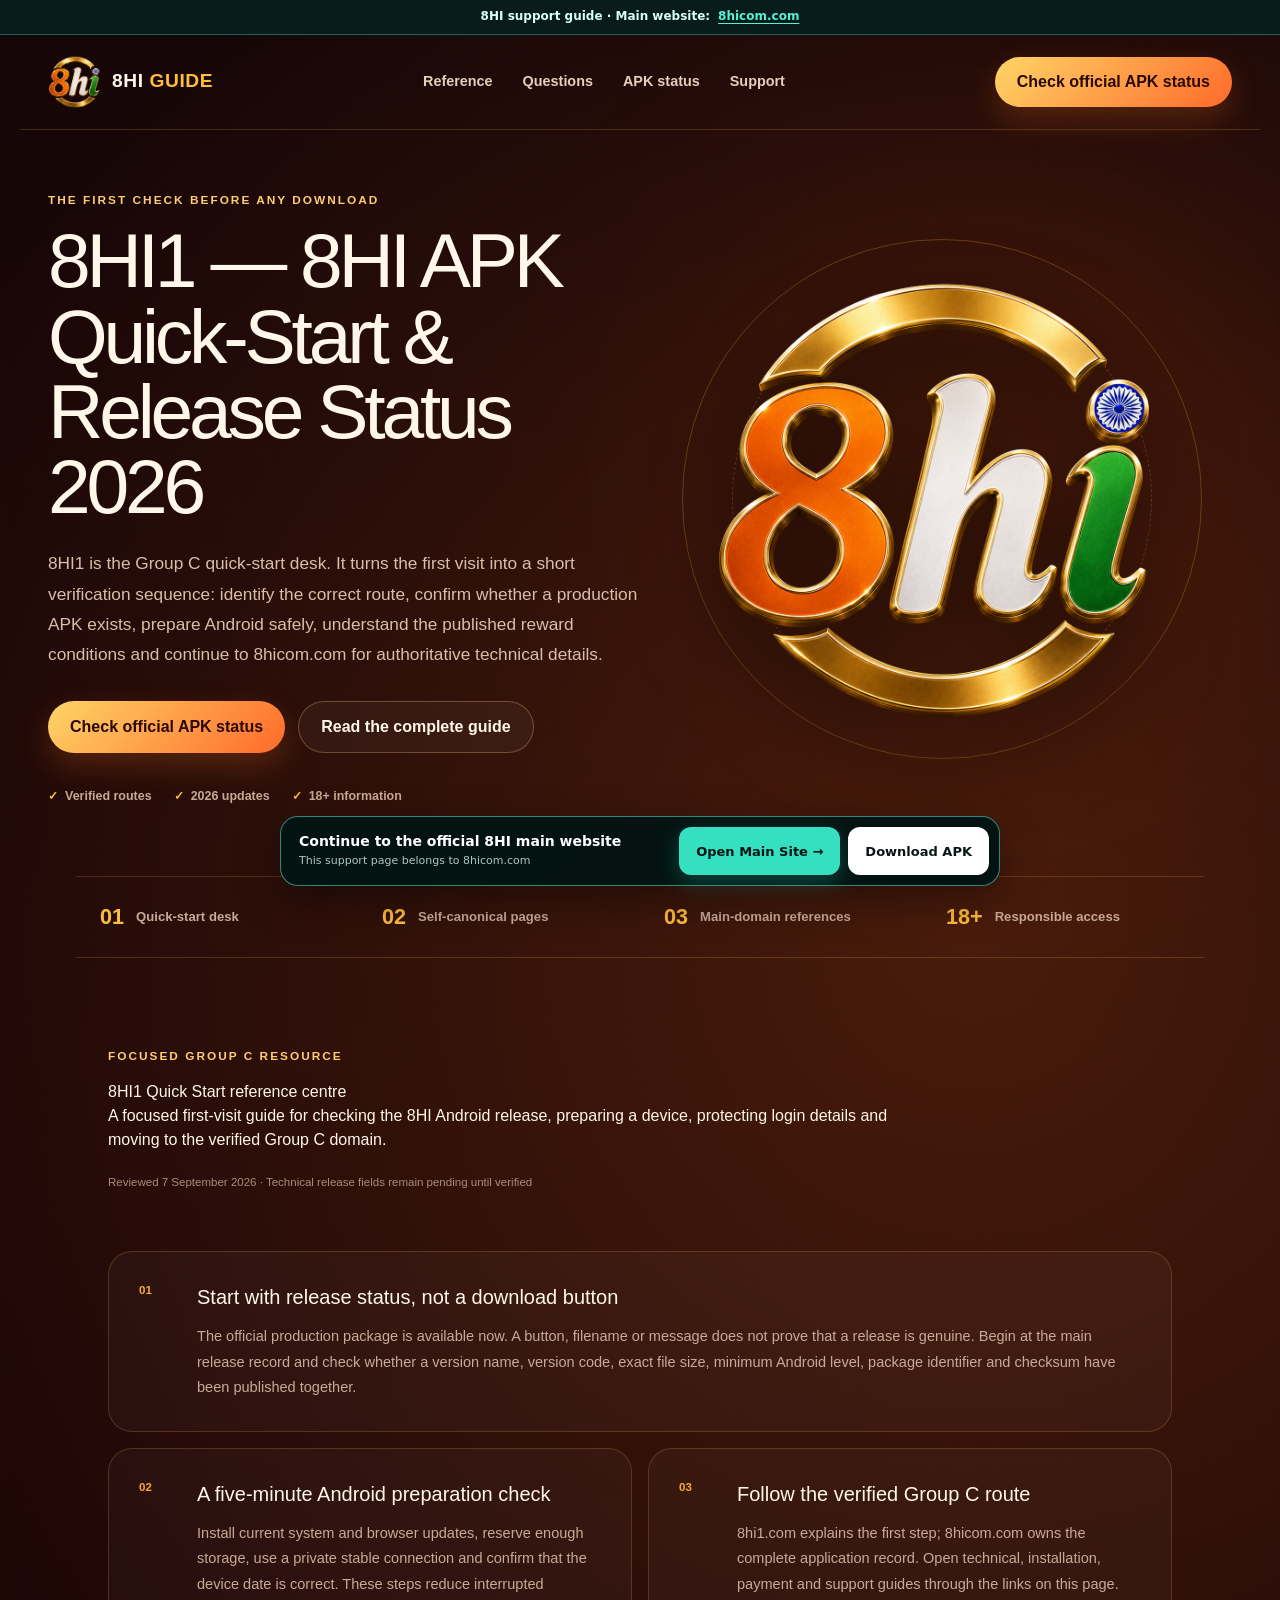
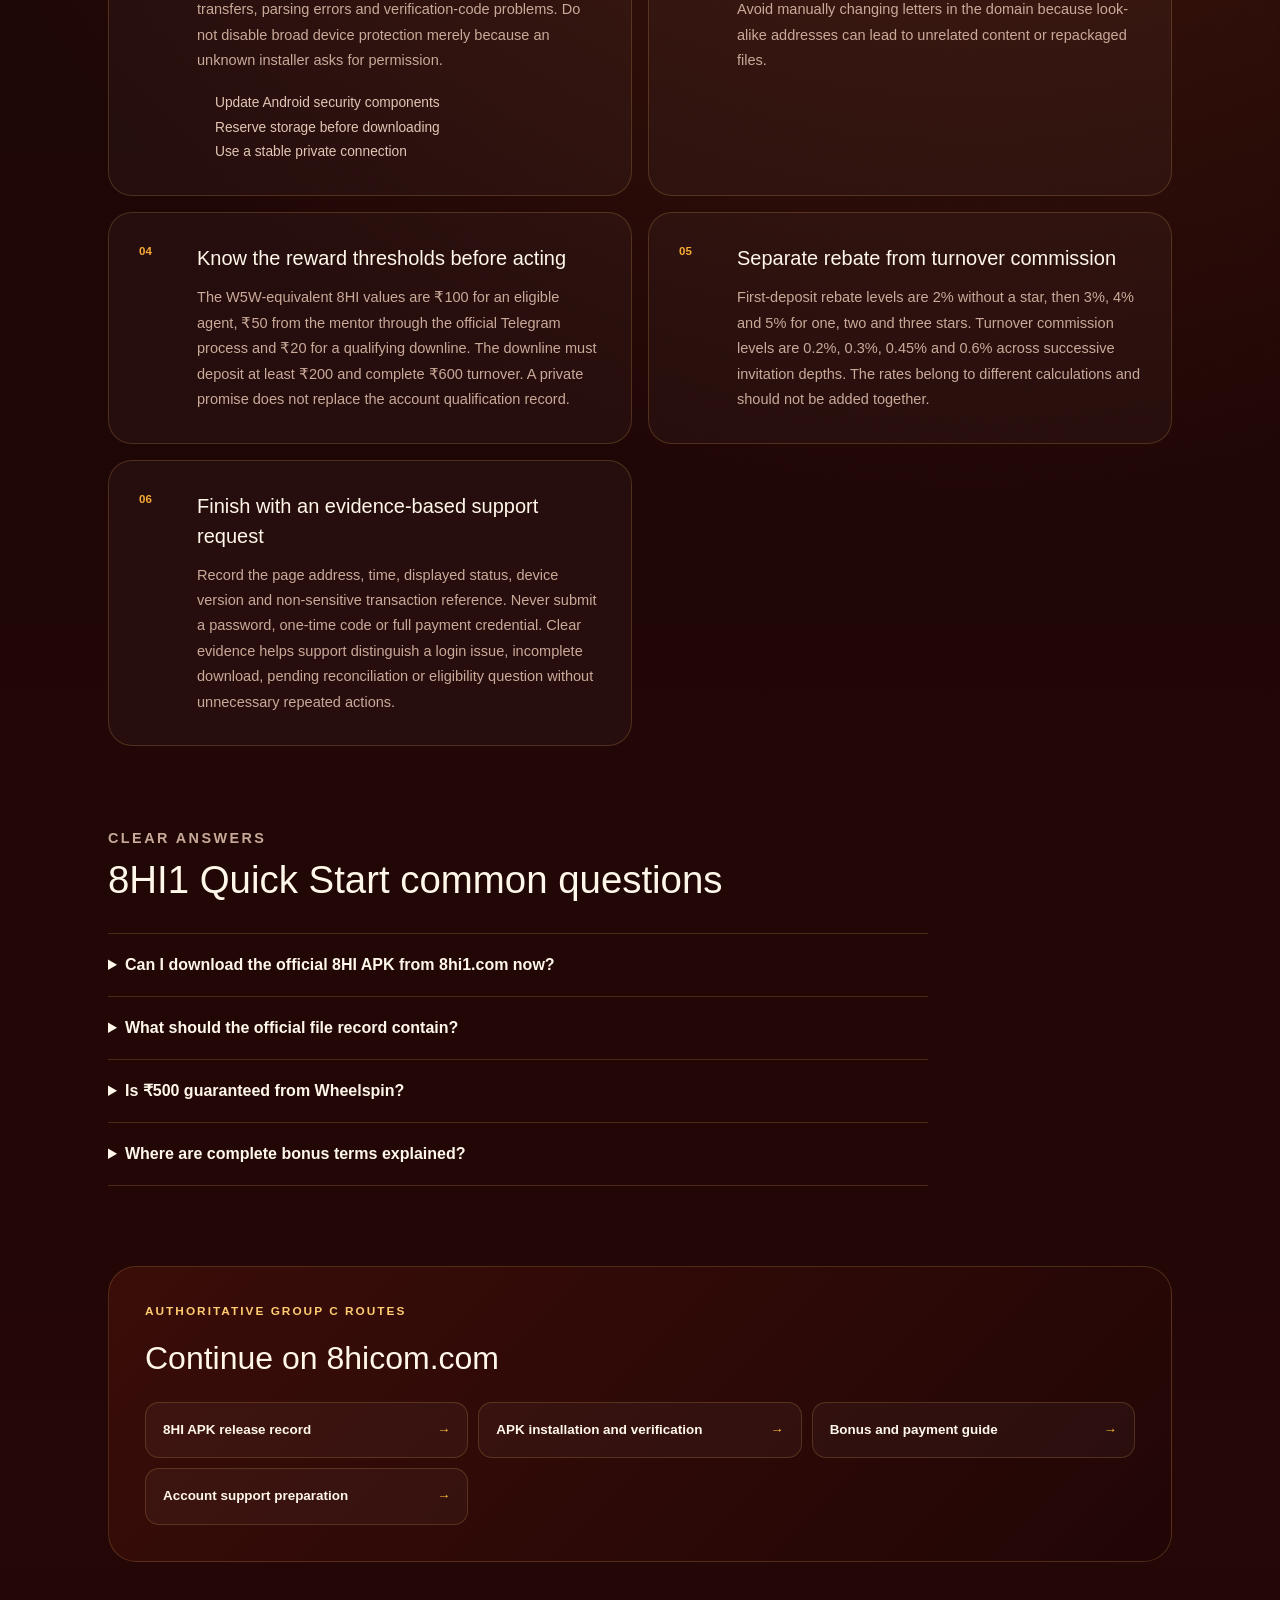
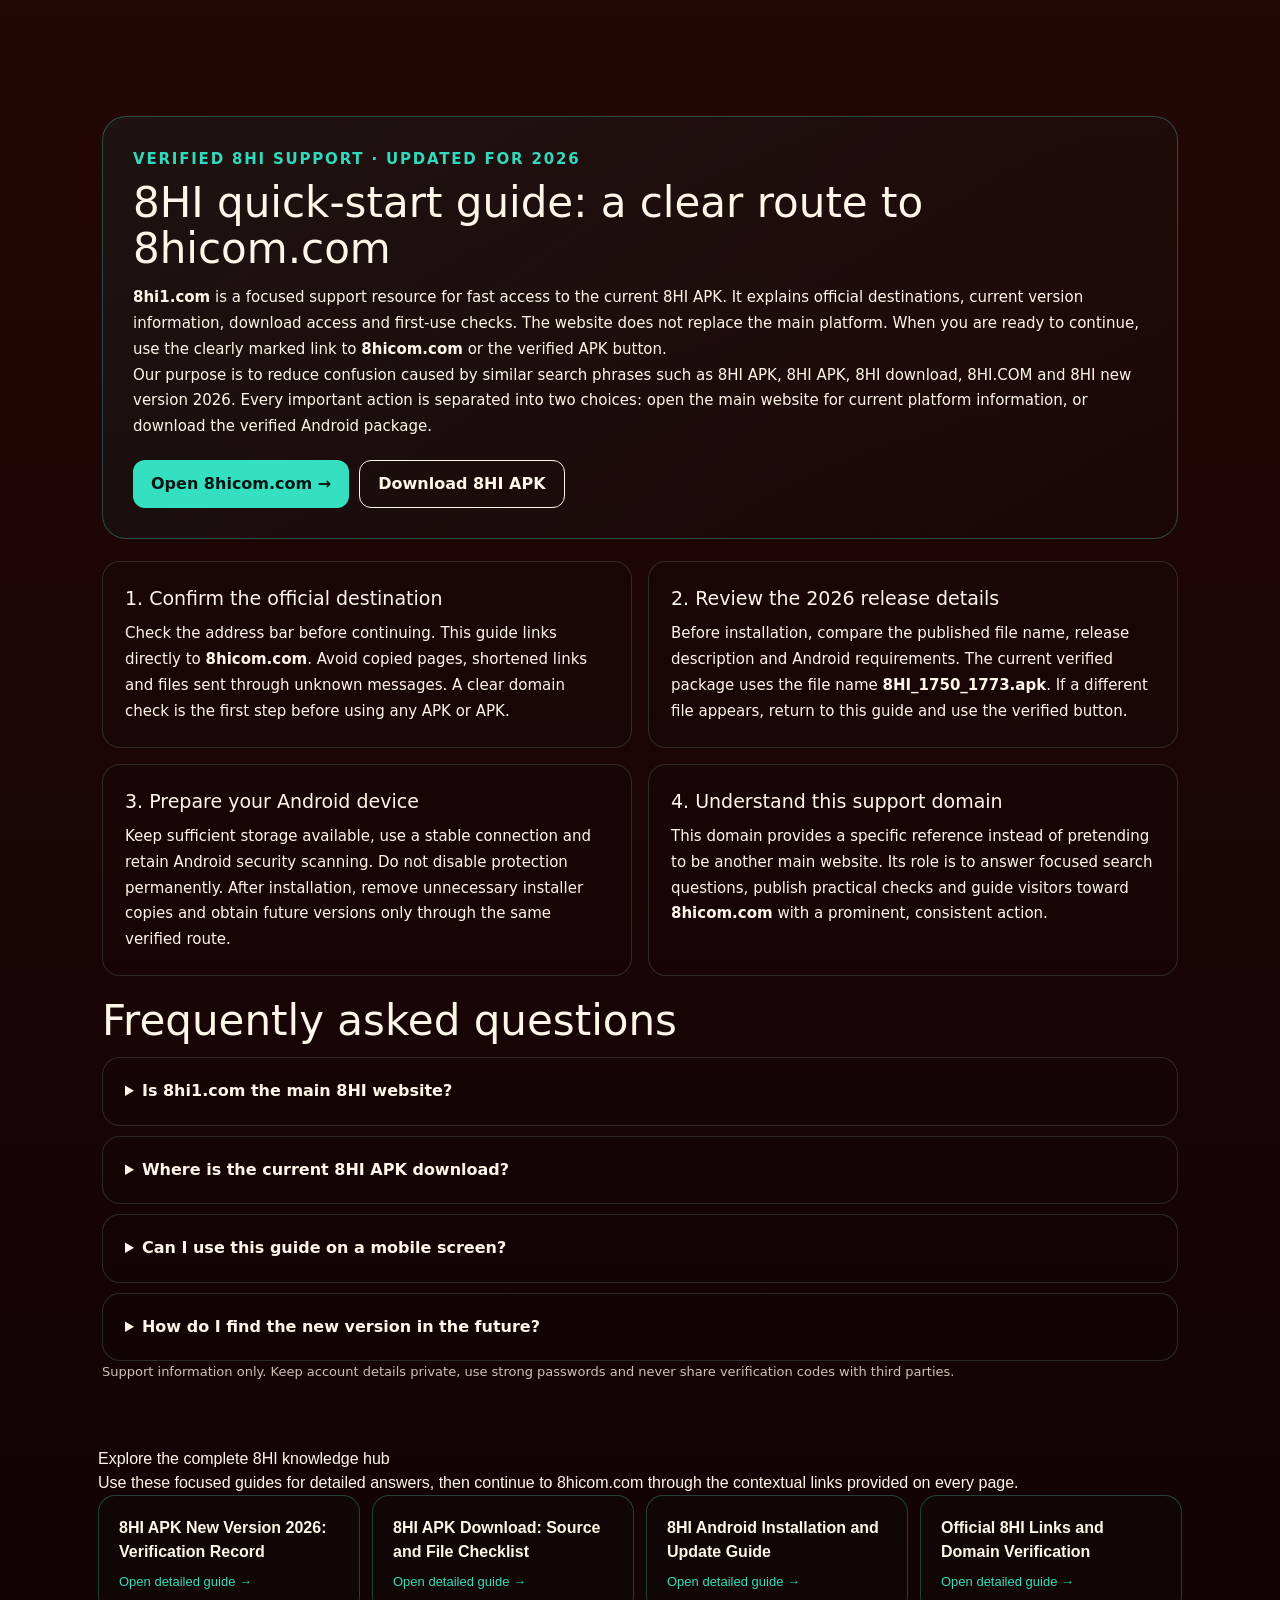
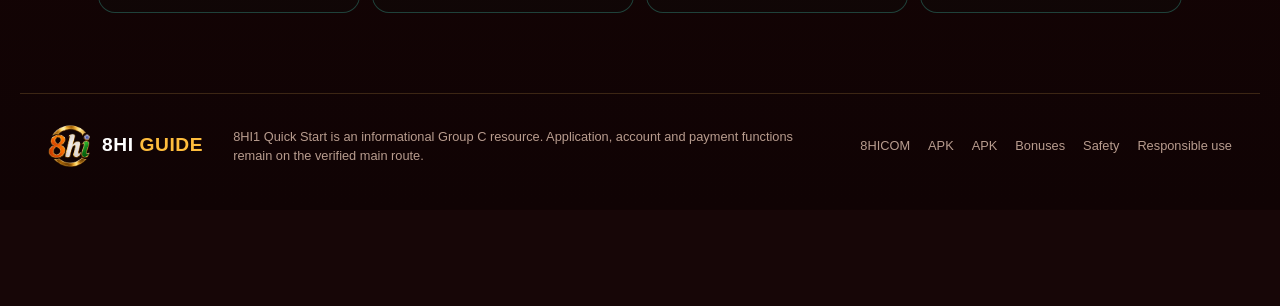
==== commit fa45b5a6: "Update homepage SEO title" ====
--- a/index.html
+++ b/index.html
@@ -1,2 +1,2 @@
-<!DOCTYPE html><html lang="en-IN"><head><meta charSet="utf-8"/><meta name="viewport" content="width=device-width, initial-scale=1"/><link rel="preload" href="/assets/8hi-mark.png" as="image"/><link rel="stylesheet" href="/_next/static/css/index.D3zvUgvW.css" data-rsc-css-href="/_next/static/css/index.D3zvUgvW.css" data-precedence="vite-rsc/importer-resources"/><link rel="modulepreload" fetchPriority="low" href="/_next/static/chunks/index-BwfJ8ODA.js"/><link rel="modulepreload" href="/_next/static/chunks/layout-segment-context-CGScPTVr.js" crossorigin=""/><title>8HI1 — 8HI APK Quick-Start &amp; Release Status 2026</title><meta name="description" content="Check the 8HI Android release status, APK verification fields, device preparation, rewards and the verified Group C route."/><meta name="application-name" content="8HI1 Guide"/><meta name="creator" content="8HI1 Guide"/><meta name="publisher" content="8HI1 Guide"/><meta name="format-detection" content="telephone=no, address=no, email=no"/><meta name="category" content="entertainment"/><meta name="robots" content="index, follow"/><meta name="googlebot" content="index, follow, max-image-preview:large, max-snippet:-1, max-video-preview:-1"/><meta property="og:title" content="8HI1 — 8HI APK Quick-Start 2026"/><meta property="og:description" content="Verify release status, Android readiness and official 8HI routes before downloading."/><meta property="og:url" content="https://8hi1.com"/><meta property="og:site_name" content="8HI1 Quick Start"/><meta property="og:type" content="website"/><meta property="og:locale" content="en_IN"/><meta property="og:image" content="https://8hi1.com/og.png"/><meta property="og:image:width" content="1200"/><meta property="og:image:height" content="630"/><meta property="og:image:alt" content="8HI APK Group C release guide"/><meta name="twitter:card" content="summary_large_image"/><meta name="twitter:title" content="8HI1 — 8HI APK Quick-Start 2026"/><meta name="twitter:description" content="Verify release status and Android readiness before downloading."/><meta name="twitter:image" content="https://8hi1.com/og.png"/><link rel="shortcut icon" href="/favicon.ico"/><link rel="icon" href="/icon-48.png" sizes="48x48" type="image/png"/><link rel="icon" href="/icon.png" sizes="96x96" type="image/png"/><link rel="icon" href="/icon-192.png" sizes="192x192" type="image/png"/><link rel="icon" href="/favicon.ico" sizes="48x48" type="image/x-icon"/><link rel="apple-touch-icon" href="/icon-192.png" sizes="192x192" type="image/png"/><link rel="manifest" href="/manifest.webmanifest"/><link rel="canonical" href="https://8hi1.com"/><link rel="modulepreload" href="/_next/static/chunks/index-BwfJ8ODA.js" />
-</head><body><script type="application/ld+json">{"@context":"https://schema.org","@graph":[{"@type":"WebSite","@id":"https://8hi1.com/#website","name":"8HI1 Guide","alternateName":["8HI","8HI1 Guide"],"url":"https://8hi1.com/","inLanguage":"en-IN","publisher":{"@id":"https://8hi1.com/#organization"}},{"@type":"Organization","@id":"https://8hi1.com/#organization","name":"8HI1 Guide","url":"https://8hi1.com/","logo":{"@type":"ImageObject","url":"https://8hi1.com/icon-512.png","width":512,"height":512}}]}</script><main><a class="skip-link" href="#main-content">Skip to content</a><script type="application/ld+json">[{"@context":"https://schema.org","@type":"FAQPage","mainEntity":[{"@type":"Question","name":"Can I download the official 8HI APK from 8hi1.com now?","acceptedAnswer":{"@type":"Answer","text":"No. The production APK remains pending, and this site directs visitors to the main Group C release record."}},{"@type":"Question","name":"What should the official file record contain?","acceptedAnswer":{"@type":"Answer","text":"It should publish version name and code, exact size, package identifier, Android requirement, date and checksum together."}},{"@type":"Question","name":"Is ₹500 guaranteed from Wheelspin?","acceptedAnswer":{"@type":"Answer","text":"No. The three-day activity offers a variable result up to ₹500 after the qualifying deposit."}},{"@type":"Question","name":"Where are complete bonus terms explained?","acceptedAnswer":{"@type":"Answer","text":"Use the bonus and payment guide on 8hicom.com."}}]},{"@context":"https://schema.org","@type":"WebPage","name":"8HI1 — 8HI APK Quick-Start & Release Status 2026","description":"A focused first-visit guide for checking the 8HI Android release, preparing a device, protecting login details and moving to the verified Group C domain.","url":"https://8hi1.com/","isPartOf":{"@type":"WebSite","name":"8HI1 Quick Start","url":"https://8hi1.com/"},"dateModified":"2026-09-07"}]</script><header class="site-header"><a class="brand" href="/" aria-label="8HI1 Quick Start home"><img src="/assets/8hi-mark.png" alt="8HI" width="54" height="54"/><span>8HI <b>GUIDE</b></span></a><nav aria-label="Main navigation"><a href="#reference">Reference</a><a href="#questions">Questions</a><a href="https://8hicom.com/8hi-app">APK status</a><a href="https://8hicom.com/support">Support</a></nav><a class="nav-cta" href="https://8hicom.com/8hi-app">Check official app status</a></header><section class="hero" id="main-content"><div class="hero-glow"></div><div class="hero-copy"><p class="eyebrow">The first check before any download</p><h1>8HI1 — 8HI APK Quick-Start &amp; Release Status 2026</h1><p class="hero-text">8HI1 is the Group C quick-start desk. It turns the first visit into a short verification sequence: identify the correct route, confirm whether a production APK exists, prepare Android safely, understand the published reward conditions and continue to 8hicom.com for authoritative technical details.</p><div class="hero-actions"><a class="primary-button" href="https://8hicom.com/8hi-app">Check official app status</a><a class="secondary-button" href="#reference">Read the complete guide</a></div><div class="trust-row"><span>Verified routes</span><span>2026 updates</span><span>18+ information</span></div></div><div class="hero-visual"><div class="brand-orbit orbit-one"></div><div class="brand-orbit orbit-two"></div><div class="logo-stage"><img src="/assets/8hi-mark.png" alt="8HI guide logo" width="520" height="520"/></div></div></section><section class="proof-strip" aria-label="Publishing role"><div><strong>01</strong><span>Quick-start desk</span></div><div><strong>02</strong><span>Self-canonical pages</span></div><div><strong>03</strong><span>Main-domain references</span></div><div><strong>18+</strong><span>Responsible access</span></div></section><article class="content-shell" id="reference"><div class="content-hero"><div><p class="eyebrow">Focused Group C resource</p><h2>8HI1 Quick Start<!-- --> reference centre</h2><p>A focused first-visit guide for checking the 8HI Android release, preparing a device, protecting login details and moving to the verified Group C domain.</p><small>Reviewed 7 September 2026 · Technical release fields remain pending until verified</small></div></div><div class="rich-article-grid"><section><span>01</span><div><h2>Start with release status, not a download button</h2><p>The official production package is available now. A button, filename or message does not prove that a release is genuine. Begin at the main release record and check whether a version name, version code, exact file size, minimum Android level, package identifier and checksum have been published together.</p></div></section><section><span>02</span><div><h2>A five-minute Android preparation check</h2><p>Install current system and browser updates, reserve enough storage, use a private stable connection and confirm that the device date is correct. These steps reduce interrupted transfers, parsing errors and verification-code problems. Do not disable broad device protection merely because an unknown installer asks for permission.</p><ul><li>Update Android security components</li><li>Reserve storage before downloading</li><li>Use a stable private connection</li></ul></div></section><section><span>03</span><div><h2>Follow the verified Group C route</h2><p>8hi1.com explains the first step; 8hicom.com owns the complete application record. Open technical, installation, payment and support guides through the links on this page. Avoid manually changing letters in the domain because look-alike addresses can lead to unrelated content or repackaged files.</p></div></section><section><span>04</span><div><h2>Know the reward thresholds before acting</h2><p>The W5W-equivalent 8HI values are ₹100 for an eligible agent, ₹50 from the mentor through the official Telegram process and ₹20 for a qualifying downline. The downline must deposit at least ₹200 and complete ₹600 turnover. A private promise does not replace the account qualification record.</p></div></section><section><span>05</span><div><h2>Separate rebate from turnover commission</h2><p>First-deposit rebate levels are 2% without a star, then 3%, 4% and 5% for one, two and three stars. Turnover commission levels are 0.2%, 0.3%, 0.45% and 0.6% across successive invitation depths. The rates belong to different calculations and should not be added together.</p></div></section><section><span>06</span><div><h2>Finish with an evidence-based support request</h2><p>Record the page address, time, displayed status, device version and non-sensitive transaction reference. Never submit a password, one-time code or full payment credential. Clear evidence helps support distinguish a login issue, incomplete download, pending reconciliation or eligibility question without unnecessary repeated actions.</p></div></section></div><section class="faq" id="questions"><p class="eyebrow">Clear answers</p><h2>8HI1 Quick Start<!-- --> common questions</h2><details><summary>Can I download the official 8HI APK from 8hi1.com now?</summary><p>No. The production APK remains pending, and this site directs visitors to the main Group C release record.</p></details><details><summary>What should the official file record contain?</summary><p>It should publish version name and code, exact size, package identifier, Android requirement, date and checksum together.</p></details><details><summary>Is ₹500 guaranteed from Wheelspin?</summary><p>No. The three-day activity offers a variable result up to ₹500 after the qualifying deposit.</p></details><details><summary>Where are complete bonus terms explained?</summary><p>Use the bonus and payment guide on 8hicom.com.</p></details></section><aside class="related"><p class="eyebrow">Authoritative Group C routes</p><h2>Continue on 8hicom.com</h2><div><a href="https://8hicom.com/8hi-app">8HI APK release record <span>→</span></a><a href="https://8hicom.com/8hi-apk-install">APK installation and verification <span>→</span></a><a href="https://8hicom.com/8hi-payment-guide">Bonus and payment guide <span>→</span></a><a href="https://8hicom.com/support">Account support preparation <span>→</span></a></div></aside></article><style id="support-depth-style">  .support-depth{max-width:1120px;margin:64px auto;padding:0 22px;color:inherit;font-family:system-ui,-apple-system,sans-serif}.support-depth__intro{padding:30px;border:1px solid rgba(72,220,194,.3);border-radius:24px;background:linear-gradient(145deg,rgba(19,68,63,.22),rgba(5,18,18,.08))}.support-depth__eyebrow{margin:0 0 8px;font-size:12px;font-weight:900;letter-spacing:.12em;text-transform:uppercase;color:#32d9bc}.support-depth h2{margin:0 0 14px;font-size:clamp(26px,4vw,42px);line-height:1.08}.support-depth h3{margin:0 0 9px;font-size:19px}.support-depth p{font-size:15px;line-height:1.72}.support-depth__grid{display:grid;grid-template-columns:repeat(2,minmax(0,1fr));gap:16px;margin:22px 0}.support-depth article,.support-depth details{padding:22px;border:1px solid rgba(127,160,155,.24);border-radius:18px;background:rgba(8,24,23,.08)}.support-depth__links{display:flex;flex-wrap:wrap;gap:10px;margin-top:20px}.support-depth__links a{display:inline-flex;min-height:48px;align-items:center;padding:0 18px;border-radius:12px;font-weight:900;text-decoration:none}.support-depth__primary{background:#35e0c1;color:#031513!important}.support-depth__secondary{border:1px solid currentColor;color:inherit!important}.support-depth details{margin-top:10px}.support-depth summary{cursor:pointer;font-weight:850;line-height:1.4}.support-depth details p{margin-bottom:0}.support-depth__disclosure{opacity:.78;font-size:13px!important}@media(max-width:680px){.support-depth{margin:44px auto;padding:0 14px}.support-depth__intro{padding:23px 18px}.support-depth__grid{grid-template-columns:1fr}.support-depth article{padding:19px}.support-depth__links{display:grid}.support-depth__links a{justify-content:center;min-height:52px}}</style><section class="support-depth" aria-labelledby="support-depth-title">  <div class="support-depth__intro">    <p class="support-depth__eyebrow">Verified 8HI support · Updated for 2026</p>    <h2 id="support-depth-title">8HI quick-start guide: a clear route to 8hicom.com</h2>    <p><strong>8hi1.com</strong> is a focused support resource for fast access to the current 8HI APK. It explains official destinations, current version information, download access and first-use checks. The website does not replace the main platform. When you are ready to continue, use the clearly marked link to <strong>8hicom.com</strong> or the verified APK button.</p>    <p>Our purpose is to reduce confusion caused by similar search phrases such as 8HI APK, 8HI APK, 8HI download, 8HI.COM and 8HI new version 2026. Every important action is separated into two choices: open the main website for current platform information, or download the verified Android package.</p>    <div class="support-depth__links"><a class="support-depth__primary" href="https://8hicom.com/">Open 8hicom.com →</a><a class="support-depth__secondary" href="https://cocosapk.arkbotita85.com/apk/DNjfxApS/1750/8HI_1750_1773.apk" download="8HI_1750_1773.apk" rel="nofollow">Download 8HI APK</a></div>  </div>  <div class="support-depth__grid">    <article><h3>1. Confirm the official destination</h3><p>Check the address bar before continuing. This guide links directly to <strong>8hicom.com</strong>. Avoid copied pages, shortened links and files sent through unknown messages. A clear domain check is the first step before using any app or APK.</p></article>    <article><h3>2. Review the 2026 release details</h3><p>Before installation, compare the published file name, release description and Android requirements. The current verified package uses the file name <strong>8HI_1750_1773.apk</strong>. If a different file appears, return to this guide and use the verified button.</p></article>    <article><h3>3. Prepare your Android device</h3><p>Keep sufficient storage available, use a stable connection and retain Android security scanning. Do not disable protection permanently. After installation, remove unnecessary installer copies and obtain future versions only through the same verified route.</p></article>    <article><h3>4. Understand this support domain</h3><p>This domain provides a specific reference instead of pretending to be another main website. Its role is to answer focused search questions, publish practical checks and guide visitors toward <strong>8hicom.com</strong> with a prominent, consistent action.</p></article>  </div>  <h2>Frequently asked questions</h2>  <details><summary>Is 8hi1.com the main 8HI website?</summary><p>No. It is a support guide. The main destination for this group is <a href="https://8hicom.com/">8hicom.com</a>. The large main-site button is available at the top and bottom of every page.</p></details>  <details><summary>Where is the current 8HI APK download?</summary><p>Use the verified Download APK button on this page. It points to the current package named 8HI_1750_1773.apk. Check the file name before opening the installer.</p></details>  <details><summary>Can I use this guide on a mobile screen?</summary><p>Yes. The navigation, content cards and fixed action panel are designed for narrow screens, large touch targets and safe spacing around the bottom edge of modern phones.</p></details>  <details><summary>How do I find the new version in the future?</summary><p>Return to 8hi1.com or open 8hicom.com. Updated version information should be verified against the published file name and release notes before replacing an installed copy.</p></details>  <p class="support-depth__disclosure">Support information only. Keep account details private, use strong passwords and never share verification codes with third parties.</p></section><section class="support-hub-links" style="max-width:1120px;margin:40px auto 80px;padding:0 18px"><h2>Explore the complete 8HI knowledge hub</h2><p>Use these focused guides for detailed answers, then continue to 8hicom.com through the contextual links provided on every page.</p><div style="display:grid;grid-template-columns:repeat(auto-fit,minmax(220px,1fr));gap:12px"><a href="/guides/app-version-2026/"><strong>8HI APK New Version 2026: Verification Record</strong><span>Open detailed guide →</span></a><a href="/guides/apk-download-guide/"><strong>8HI APK Download: Source and File Checklist</strong><span>Open detailed guide →</span></a><a href="/guides/android-installation/"><strong>8HI Android Installation and Update Guide</strong><span>Open detailed guide →</span></a><a href="/guides/official-8hi-links/"><strong>Official 8HI Links and Domain Verification</strong><span>Open detailed guide →</span></a></div><style>.support-hub-links a{display:flex;min-height:110px;flex-direction:column;justify-content:center;padding:20px;border:1px solid rgba(70,220,194,.28);border-radius:17px;color:inherit;text-decoration:none;background:rgba(9,32,30,.12)}.support-hub-links a span{margin-top:8px;color:#36dcbc;font-size:13px}</style></section><footer><div class="brand footer-brand"><img src="/assets/8hi-mark.png" alt="" width="44" height="44"/><span>8HI <b>GUIDE</b></span></div><p>8HI1 Quick Start<!-- --> is an informational Group C resource. Application, account and payment functions remain on the verified main route.</p><div class="footer-links"><a href="https://8hicom.com/">8HICOM</a><a href="https://8hicom.com/8hi-app">APK</a><a href="https://8hicom.com/8hi-apk-install">APK</a><a href="https://8hicom.com/8hi-payment-guide">Bonuses</a><a href="https://8hicom.com/apk-safety">Safety</a><a href="https://8hicom.com/responsible-gaming">Responsible use</a></div></footer></main><script src="/download-ready.js" defer></script><script src="/support-navigation.js" defer></script></body></html>+<!DOCTYPE html><html lang="en-IN"><head><meta charSet="utf-8"/><meta name="viewport" content="width=device-width, initial-scale=1"/><link rel="preload" href="/assets/8hi-mark.png" as="image"/><link rel="stylesheet" href="/_next/static/css/index.D3zvUgvW.css" data-rsc-css-href="/_next/static/css/index.D3zvUgvW.css" data-precedence="vite-rsc/importer-resources"/><link rel="modulepreload" fetchPriority="low" href="/_next/static/chunks/index-BwfJ8ODA.js"/><link rel="modulepreload" href="/_next/static/chunks/layout-segment-context-CGScPTVr.js" crossorigin=""/><title>8hi | Game Login | Download APK | Join now</title><meta name="description" content="Check the 8HI Android release status, APK verification fields, device preparation, rewards and the verified Group C route."/><meta name="application-name" content="8HI1 Guide"/><meta name="creator" content="8HI1 Guide"/><meta name="publisher" content="8HI1 Guide"/><meta name="format-detection" content="telephone=no, address=no, email=no"/><meta name="category" content="entertainment"/><meta name="robots" content="index, follow"/><meta name="googlebot" content="index, follow, max-image-preview:large, max-snippet:-1, max-video-preview:-1"/><meta property="og:title" content="8HI1 — 8HI APK Quick-Start 2026"/><meta property="og:description" content="Verify release status, Android readiness and official 8HI routes before downloading."/><meta property="og:url" content="https://8hi1.com"/><meta property="og:site_name" content="8HI1 Quick Start"/><meta property="og:type" content="website"/><meta property="og:locale" content="en_IN"/><meta property="og:image" content="https://8hi1.com/og.png"/><meta property="og:image:width" content="1200"/><meta property="og:image:height" content="630"/><meta property="og:image:alt" content="8HI APK Group C release guide"/><meta name="twitter:card" content="summary_large_image"/><meta name="twitter:title" content="8HI1 — 8HI APK Quick-Start 2026"/><meta name="twitter:description" content="Verify release status and Android readiness before downloading."/><meta name="twitter:image" content="https://8hi1.com/og.png"/><link rel="shortcut icon" href="/favicon.ico"/><link rel="icon" href="/icon-48.png" sizes="48x48" type="image/png"/><link rel="icon" href="/icon.png" sizes="96x96" type="image/png"/><link rel="icon" href="/icon-192.png" sizes="192x192" type="image/png"/><link rel="icon" href="/favicon.ico" sizes="48x48" type="image/x-icon"/><link rel="apple-touch-icon" href="/icon-192.png" sizes="192x192" type="image/png"/><link rel="manifest" href="/manifest.webmanifest"/><link rel="canonical" href="https://8hi1.com"/><link rel="modulepreload" href="/_next/static/chunks/index-BwfJ8ODA.js" />
+</head><body><script type="application/ld+json">{"@context":"https://schema.org","@graph":[{"@type":"WebSite","@id":"https://8hi1.com/#website","name":"8HI1 Guide","alternateName":["8HI","8HI1 Guide"],"url":"https://8hi1.com/","inLanguage":"en-IN","publisher":{"@id":"https://8hi1.com/#organization"}},{"@type":"Organization","@id":"https://8hi1.com/#organization","name":"8HI1 Guide","url":"https://8hi1.com/","logo":{"@type":"ImageObject","url":"https://8hi1.com/icon-512.png","width":512,"height":512}}]}</script><main><a class="skip-link" href="#main-content">Skip to content</a><script type="application/ld+json">[{"@context":"https://schema.org","@type":"FAQPage","mainEntity":[{"@type":"Question","name":"Can I download the official 8HI APK from 8hi1.com now?","acceptedAnswer":{"@type":"Answer","text":"No. The production APK remains pending, and this site directs visitors to the main Group C release record."}},{"@type":"Question","name":"What should the official file record contain?","acceptedAnswer":{"@type":"Answer","text":"It should publish version name and code, exact size, package identifier, Android requirement, date and checksum together."}},{"@type":"Question","name":"Is ₹500 guaranteed from Wheelspin?","acceptedAnswer":{"@type":"Answer","text":"No. The three-day activity offers a variable result up to ₹500 after the qualifying deposit."}},{"@type":"Question","name":"Where are complete bonus terms explained?","acceptedAnswer":{"@type":"Answer","text":"Use the bonus and payment guide on 8hicom.com."}}]},{"@context":"https://schema.org","@type":"WebPage","name":"8HI1 — 8HI APK Quick-Start & Release Status 2026","description":"A focused first-visit guide for checking the 8HI Android release, preparing a device, protecting login details and moving to the verified Group C domain.","url":"https://8hi1.com/","isPartOf":{"@type":"WebSite","name":"8HI1 Quick Start","url":"https://8hi1.com/"},"dateModified":"2026-09-07"}]</script><header class="site-header"><a class="brand" href="/" aria-label="8HI1 Quick Start home"><img src="/assets/8hi-mark.png" alt="8HI" width="54" height="54"/><span>8HI <b>GUIDE</b></span></a><nav aria-label="Main navigation"><a href="#reference">Reference</a><a href="#questions">Questions</a><a href="https://8hicom.com/8hi-app">APK status</a><a href="https://8hicom.com/support">Support</a></nav><a class="nav-cta" href="https://8hicom.com/8hi-app">Check official APK status</a></header><section class="hero" id="main-content"><div class="hero-glow"></div><div class="hero-copy"><p class="eyebrow">The first check before any download</p><h1>8HI1 — 8HI APK Quick-Start &amp; Release Status 2026</h1><p class="hero-text">8HI1 is the Group C quick-start desk. It turns the first visit into a short verification sequence: identify the correct route, confirm whether a production APK exists, prepare Android safely, understand the published reward conditions and continue to 8hicom.com for authoritative technical details.</p><div class="hero-actions"><a class="primary-button" href="https://8hicom.com/8hi-app">Check official APK status</a><a class="secondary-button" href="#reference">Read the complete guide</a></div><div class="trust-row"><span>Verified routes</span><span>2026 updates</span><span>18+ information</span></div></div><div class="hero-visual"><div class="brand-orbit orbit-one"></div><div class="brand-orbit orbit-two"></div><div class="logo-stage"><img src="/assets/8hi-mark.png" alt="8HI guide logo" width="520" height="520"/></div></div></section><section class="proof-strip" aria-label="Publishing role"><div><strong>01</strong><span>Quick-start desk</span></div><div><strong>02</strong><span>Self-canonical pages</span></div><div><strong>03</strong><span>Main-domain references</span></div><div><strong>18+</strong><span>Responsible access</span></div></section><article class="content-shell" id="reference"><div class="content-hero"><div><p class="eyebrow">Focused Group C resource</p><h2>8HI1 Quick Start<!-- --> reference centre</h2><p>A focused first-visit guide for checking the 8HI Android release, preparing a device, protecting login details and moving to the verified Group C domain.</p><small>Reviewed 7 September 2026 · Technical release fields remain pending until verified</small></div></div><div class="rich-article-grid"><section><span>01</span><div><h2>Start with release status, not a download button</h2><p>The official production package is available now. A button, filename or message does not prove that a release is genuine. Begin at the main release record and check whether a version name, version code, exact file size, minimum Android level, package identifier and checksum have been published together.</p></div></section><section><span>02</span><div><h2>A five-minute Android preparation check</h2><p>Install current system and browser updates, reserve enough storage, use a private stable connection and confirm that the device date is correct. These steps reduce interrupted transfers, parsing errors and verification-code problems. Do not disable broad device protection merely because an unknown installer asks for permission.</p><ul><li>Update Android security components</li><li>Reserve storage before downloading</li><li>Use a stable private connection</li></ul></div></section><section><span>03</span><div><h2>Follow the verified Group C route</h2><p>8hi1.com explains the first step; 8hicom.com owns the complete application record. Open technical, installation, payment and support guides through the links on this page. Avoid manually changing letters in the domain because look-alike addresses can lead to unrelated content or repackaged files.</p></div></section><section><span>04</span><div><h2>Know the reward thresholds before acting</h2><p>The W5W-equivalent 8HI values are ₹100 for an eligible agent, ₹50 from the mentor through the official Telegram process and ₹20 for a qualifying downline. The downline must deposit at least ₹200 and complete ₹600 turnover. A private promise does not replace the account qualification record.</p></div></section><section><span>05</span><div><h2>Separate rebate from turnover commission</h2><p>First-deposit rebate levels are 2% without a star, then 3%, 4% and 5% for one, two and three stars. Turnover commission levels are 0.2%, 0.3%, 0.45% and 0.6% across successive invitation depths. The rates belong to different calculations and should not be added together.</p></div></section><section><span>06</span><div><h2>Finish with an evidence-based support request</h2><p>Record the page address, time, displayed status, device version and non-sensitive transaction reference. Never submit a password, one-time code or full payment credential. Clear evidence helps support distinguish a login issue, incomplete download, pending reconciliation or eligibility question without unnecessary repeated actions.</p></div></section></div><section class="faq" id="questions"><p class="eyebrow">Clear answers</p><h2>8HI1 Quick Start<!-- --> common questions</h2><details><summary>Can I download the official 8HI APK from 8hi1.com now?</summary><p>No. The production APK remains pending, and this site directs visitors to the main Group C release record.</p></details><details><summary>What should the official file record contain?</summary><p>It should publish version name and code, exact size, package identifier, Android requirement, date and checksum together.</p></details><details><summary>Is ₹500 guaranteed from Wheelspin?</summary><p>No. The three-day activity offers a variable result up to ₹500 after the qualifying deposit.</p></details><details><summary>Where are complete bonus terms explained?</summary><p>Use the bonus and payment guide on 8hicom.com.</p></details></section><aside class="related"><p class="eyebrow">Authoritative Group C routes</p><h2>Continue on 8hicom.com</h2><div><a href="https://8hicom.com/8hi-app">8HI APK release record <span>→</span></a><a href="https://8hicom.com/8hi-apk-install">APK installation and verification <span>→</span></a><a href="https://8hicom.com/8hi-payment-guide">Bonus and payment guide <span>→</span></a><a href="https://8hicom.com/support">Account support preparation <span>→</span></a></div></aside></article><style id="support-depth-style">  .support-depth{max-width:1120px;margin:64px auto;padding:0 22px;color:inherit;font-family:system-ui,-apple-system,sans-serif}.support-depth__intro{padding:30px;border:1px solid rgba(72,220,194,.3);border-radius:24px;background:linear-gradient(145deg,rgba(19,68,63,.22),rgba(5,18,18,.08))}.support-depth__eyebrow{margin:0 0 8px;font-size:12px;font-weight:900;letter-spacing:.12em;text-transform:uppercase;color:#32d9bc}.support-depth h2{margin:0 0 14px;font-size:clamp(26px,4vw,42px);line-height:1.08}.support-depth h3{margin:0 0 9px;font-size:19px}.support-depth p{font-size:15px;line-height:1.72}.support-depth__grid{display:grid;grid-template-columns:repeat(2,minmax(0,1fr));gap:16px;margin:22px 0}.support-depth article,.support-depth details{padding:22px;border:1px solid rgba(127,160,155,.24);border-radius:18px;background:rgba(8,24,23,.08)}.support-depth__links{display:flex;flex-wrap:wrap;gap:10px;margin-top:20px}.support-depth__links a{display:inline-flex;min-height:48px;align-items:center;padding:0 18px;border-radius:12px;font-weight:900;text-decoration:none}.support-depth__primary{background:#35e0c1;color:#031513!important}.support-depth__secondary{border:1px solid currentColor;color:inherit!important}.support-depth details{margin-top:10px}.support-depth summary{cursor:pointer;font-weight:850;line-height:1.4}.support-depth details p{margin-bottom:0}.support-depth__disclosure{opacity:.78;font-size:13px!important}@media(max-width:680px){.support-depth{margin:44px auto;padding:0 14px}.support-depth__intro{padding:23px 18px}.support-depth__grid{grid-template-columns:1fr}.support-depth article{padding:19px}.support-depth__links{display:grid}.support-depth__links a{justify-content:center;min-height:52px}}</style><section class="support-depth" aria-labelledby="support-depth-title">  <div class="support-depth__intro">    <p class="support-depth__eyebrow">Verified 8HI support · Updated for 2026</p>    <h2 id="support-depth-title">8HI quick-start guide: a clear route to 8hicom.com</h2>    <p><strong>8hi1.com</strong> is a focused support resource for fast access to the current 8HI APK. It explains official destinations, current version information, download access and first-use checks. The website does not replace the main platform. When you are ready to continue, use the clearly marked link to <strong>8hicom.com</strong> or the verified APK button.</p>    <p>Our purpose is to reduce confusion caused by similar search phrases such as 8HI APK, 8HI APK, 8HI download, 8HI.COM and 8HI new version 2026. Every important action is separated into two choices: open the main website for current platform information, or download the verified Android package.</p>    <div class="support-depth__links"><a class="support-depth__primary" href="https://8hicom.com/">Open 8hicom.com →</a><a class="support-depth__secondary" href="https://cocosapk.arkbotita85.com/apk/DNjfxApS/1750/8HI_1750_1773.apk" download="8HI_1750_1773.apk" rel="nofollow">Download 8HI APK</a></div>  </div>  <div class="support-depth__grid">    <article><h3>1. Confirm the official destination</h3><p>Check the address bar before continuing. This guide links directly to <strong>8hicom.com</strong>. Avoid copied pages, shortened links and files sent through unknown messages. A clear domain check is the first step before using any APK or APK.</p></article>    <article><h3>2. Review the 2026 release details</h3><p>Before installation, compare the published file name, release description and Android requirements. The current verified package uses the file name <strong>8HI_1750_1773.apk</strong>. If a different file appears, return to this guide and use the verified button.</p></article>    <article><h3>3. Prepare your Android device</h3><p>Keep sufficient storage available, use a stable connection and retain Android security scanning. Do not disable protection permanently. After installation, remove unnecessary installer copies and obtain future versions only through the same verified route.</p></article>    <article><h3>4. Understand this support domain</h3><p>This domain provides a specific reference instead of pretending to be another main website. Its role is to answer focused search questions, publish practical checks and guide visitors toward <strong>8hicom.com</strong> with a prominent, consistent action.</p></article>  </div>  <h2>Frequently asked questions</h2>  <details><summary>Is 8hi1.com the main 8HI website?</summary><p>No. It is a support guide. The main destination for this group is <a href="https://8hicom.com/">8hicom.com</a>. The large main-site button is available at the top and bottom of every page.</p></details>  <details><summary>Where is the current 8HI APK download?</summary><p>Use the verified Download APK button on this page. It points to the current package named 8HI_1750_1773.apk. Check the file name before opening the installer.</p></details>  <details><summary>Can I use this guide on a mobile screen?</summary><p>Yes. The navigation, content cards and fixed action panel are designed for narrow screens, large touch targets and safe spacing around the bottom edge of modern phones.</p></details>  <details><summary>How do I find the new version in the future?</summary><p>Return to 8hi1.com or open 8hicom.com. Updated version information should be verified against the published file name and release notes before replacing an installed copy.</p></details>  <p class="support-depth__disclosure">Support information only. Keep account details private, use strong passwords and never share verification codes with third parties.</p></section><section class="support-hub-links" style="max-width:1120px;margin:40px auto 80px;padding:0 18px"><h2>Explore the complete 8HI knowledge hub</h2><p>Use these focused guides for detailed answers, then continue to 8hicom.com through the contextual links provided on every page.</p><div style="display:grid;grid-template-columns:repeat(auto-fit,minmax(220px,1fr));gap:12px"><a href="/guides/app-version-2026/"><strong>8HI APK New Version 2026: Verification Record</strong><span>Open detailed guide →</span></a><a href="/guides/apk-download-guide/"><strong>8HI APK Download: Source and File Checklist</strong><span>Open detailed guide →</span></a><a href="/guides/android-installation/"><strong>8HI Android Installation and Update Guide</strong><span>Open detailed guide →</span></a><a href="/guides/official-8hi-links/"><strong>Official 8HI Links and Domain Verification</strong><span>Open detailed guide →</span></a></div><style>.support-hub-links a{display:flex;min-height:110px;flex-direction:column;justify-content:center;padding:20px;border:1px solid rgba(70,220,194,.28);border-radius:17px;color:inherit;text-decoration:none;background:rgba(9,32,30,.12)}.support-hub-links a span{margin-top:8px;color:#36dcbc;font-size:13px}</style></section><footer><div class="brand footer-brand"><img src="/assets/8hi-mark.png" alt="" width="44" height="44"/><span>8HI <b>GUIDE</b></span></div><p>8HI1 Quick Start<!-- --> is an informational Group C resource. Application, account and payment functions remain on the verified main route.</p><div class="footer-links"><a href="https://8hicom.com/">8HICOM</a><a href="https://8hicom.com/8hi-app">APK</a><a href="https://8hicom.com/8hi-apk-install">APK</a><a href="https://8hicom.com/8hi-payment-guide">Bonuses</a><a href="https://8hicom.com/apk-safety">Safety</a><a href="https://8hicom.com/responsible-gaming">Responsible use</a></div></footer></main><script src="/download-ready.js" defer></script><script src="/support-navigation.js" defer></script></body></html>
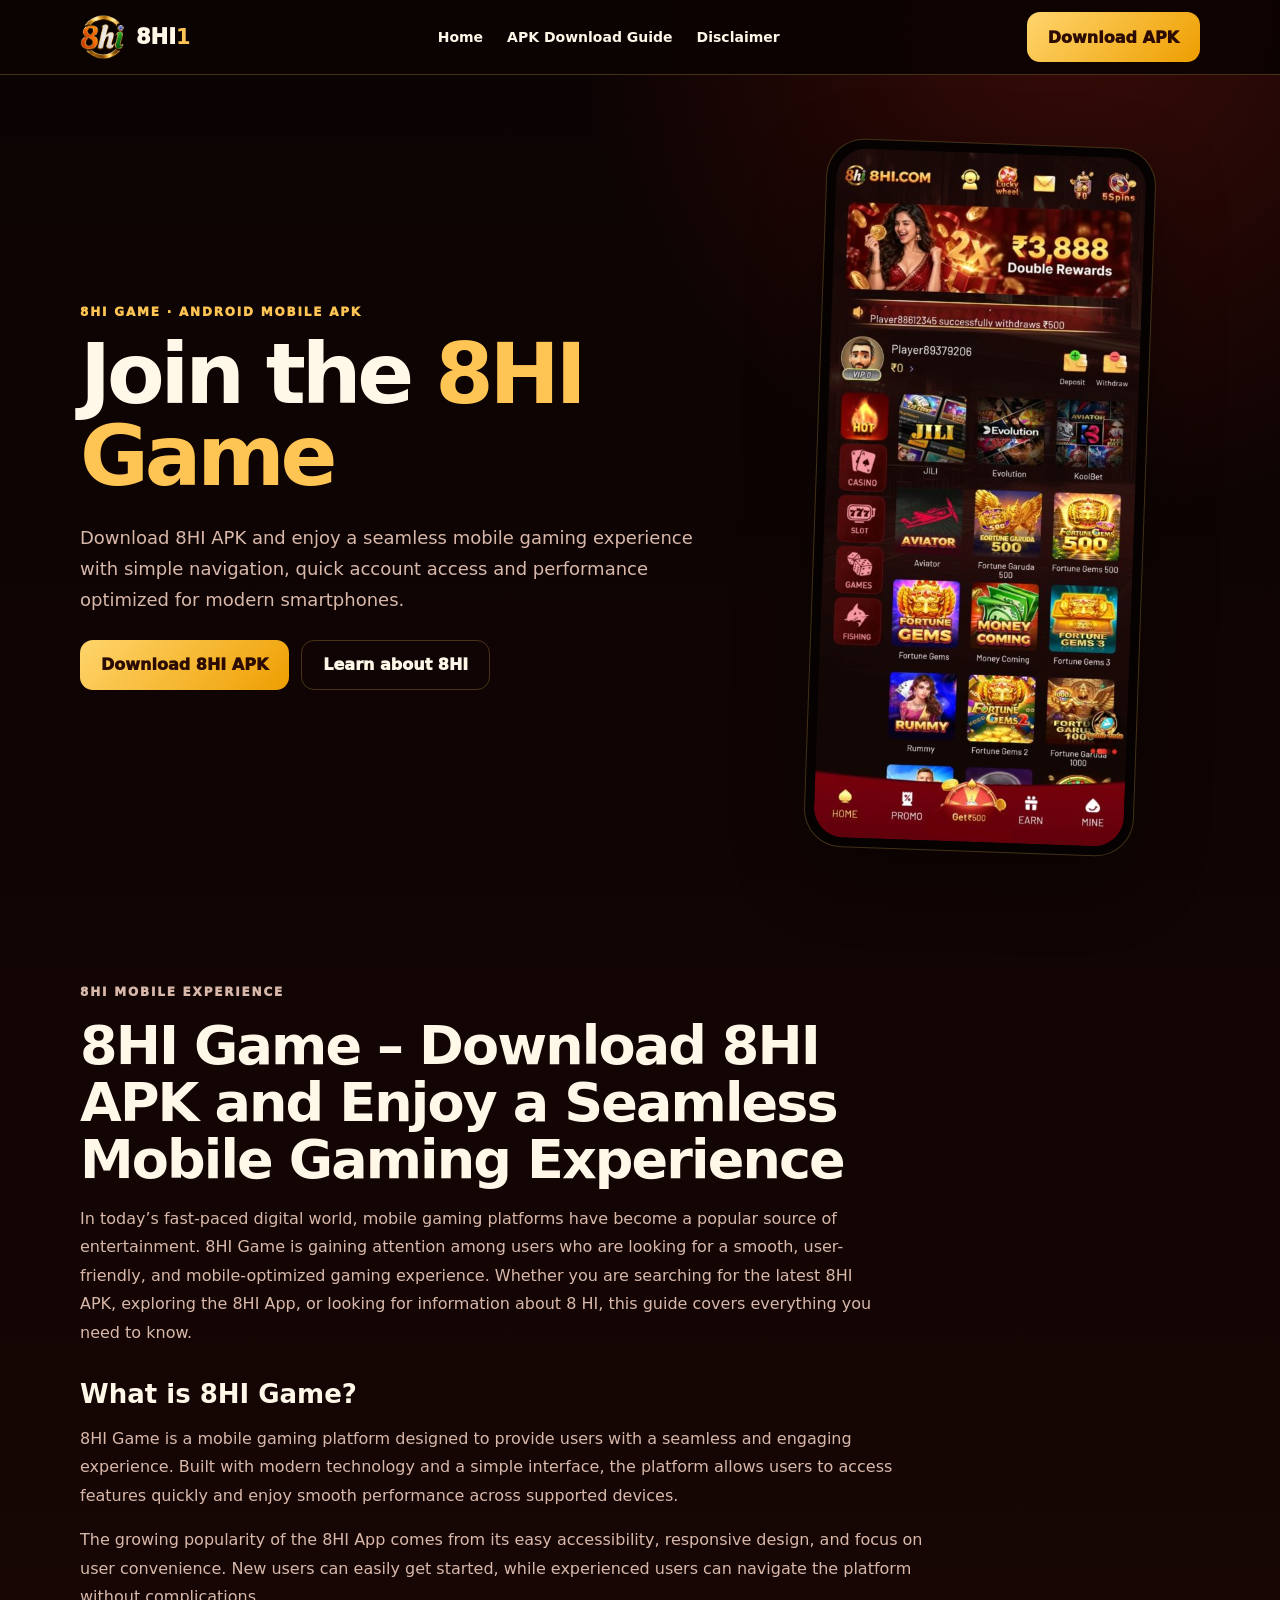
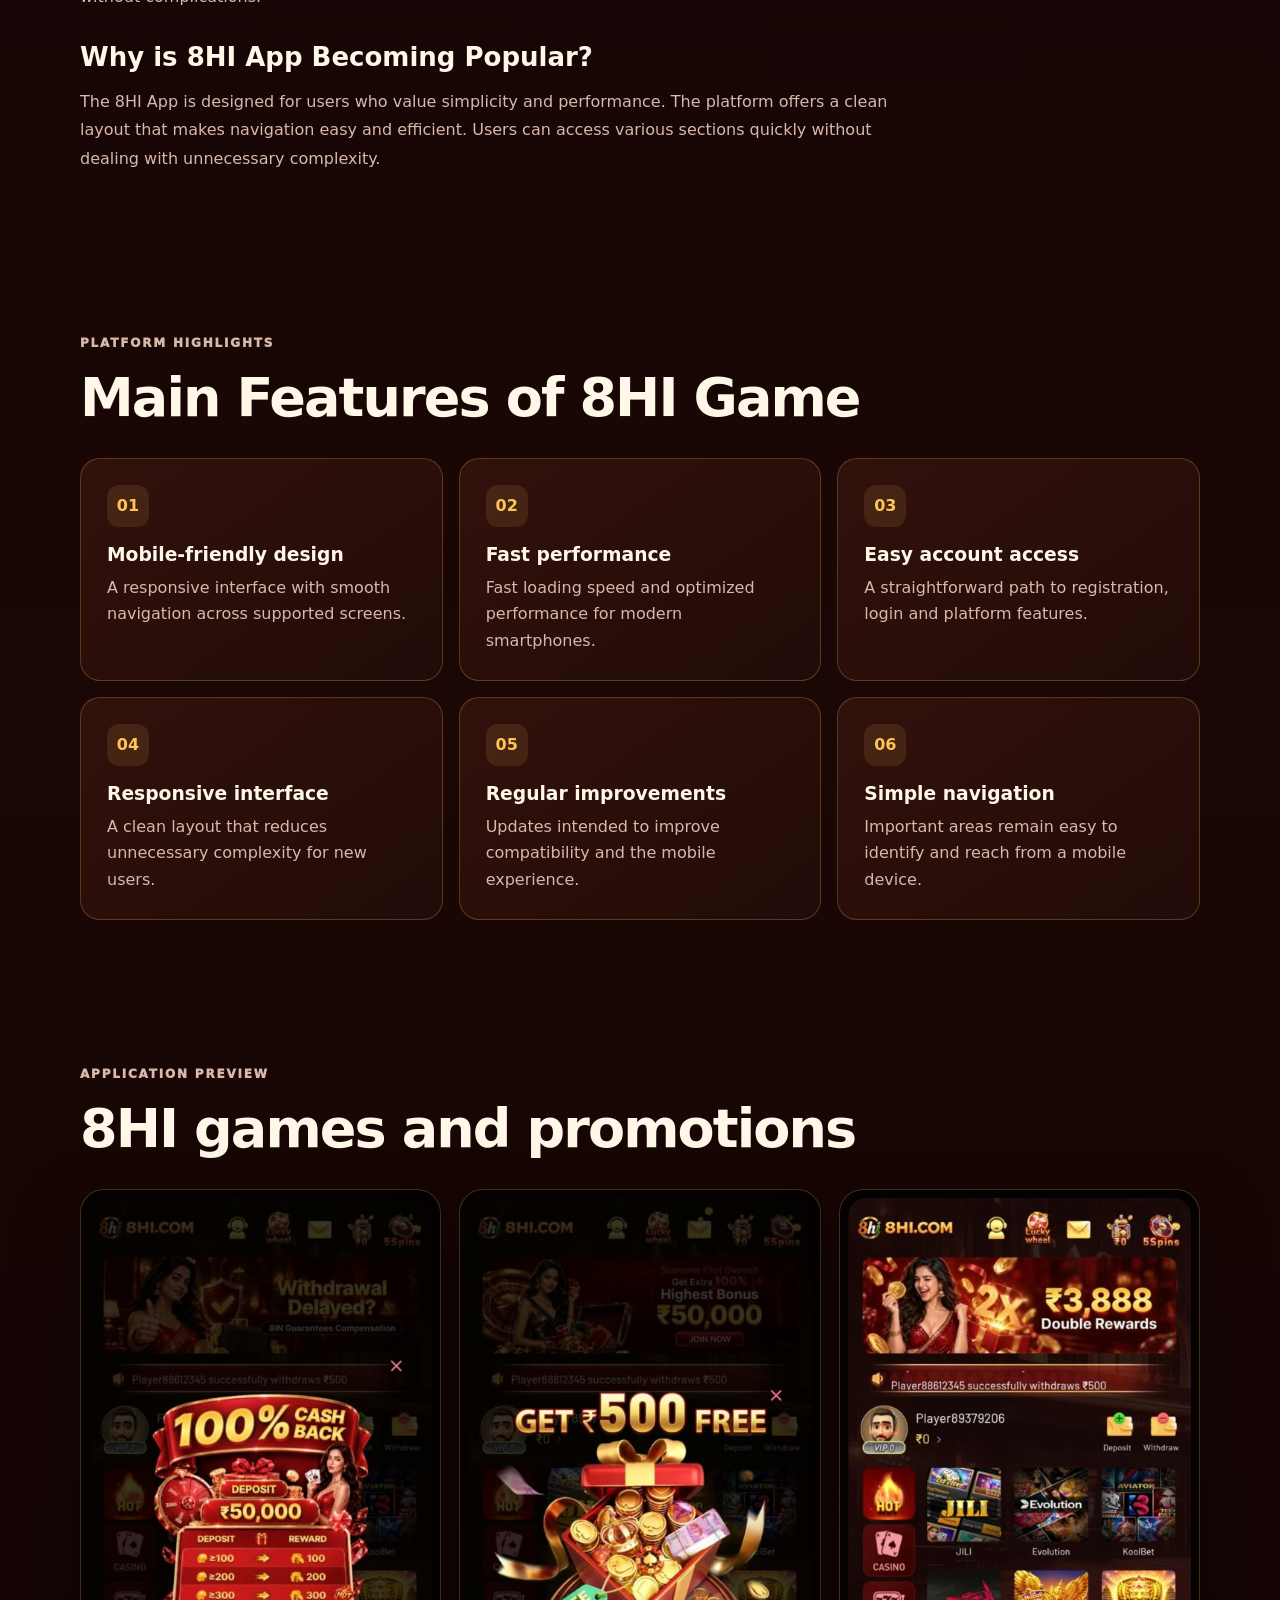
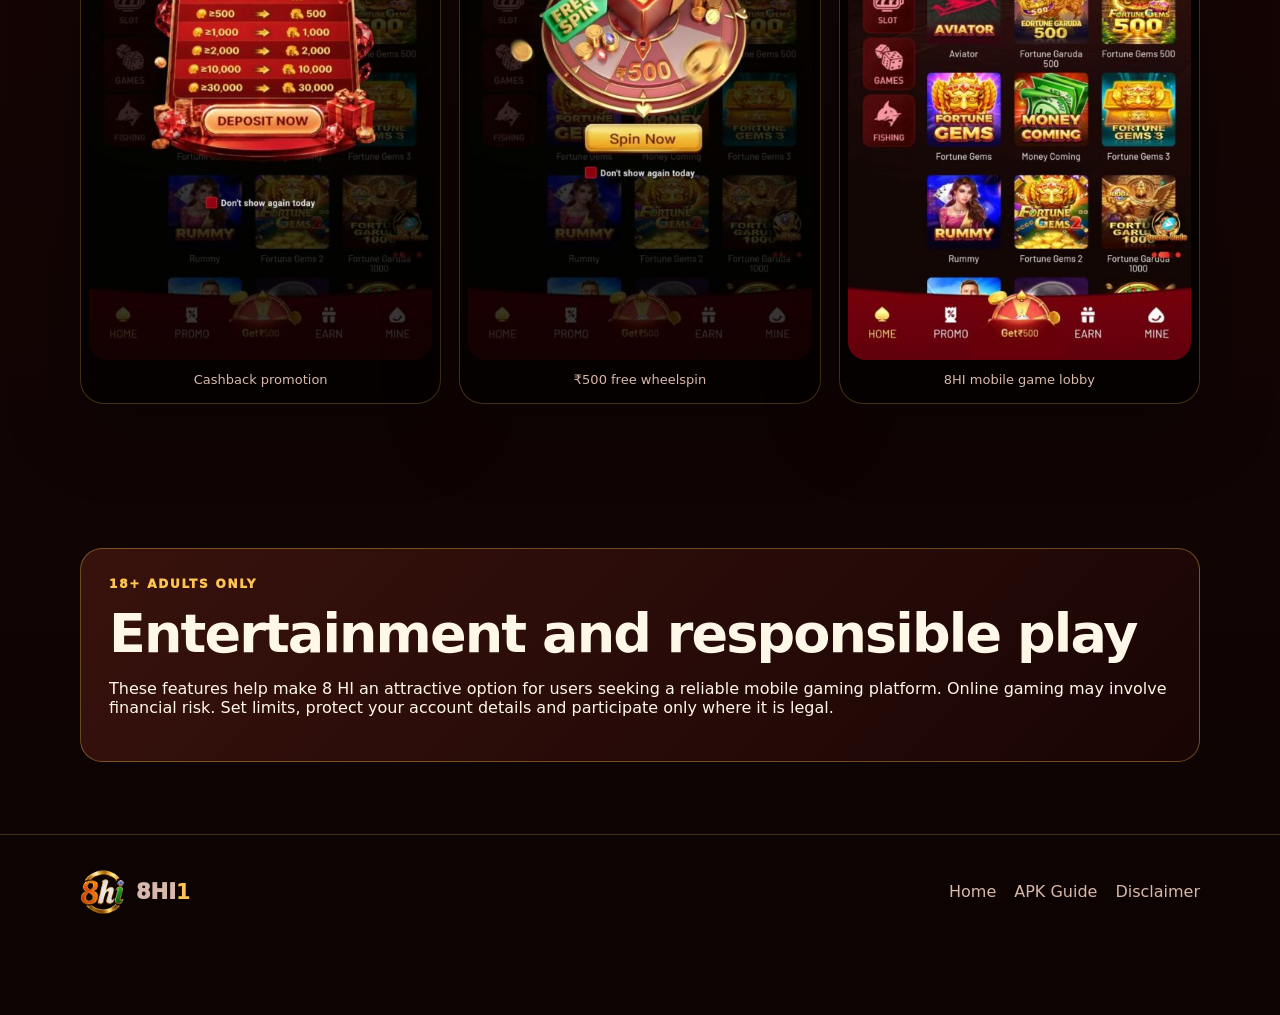
==== commit a5035f27: "Rebuild 8hi1.com to exact three-page specification" ====
--- a/index.html
+++ b/index.html
@@ -1,2 +1 @@
-<!DOCTYPE html><html lang="en-IN"><head><meta charSet="utf-8"/><meta name="viewport" content="width=device-width, initial-scale=1"/><link rel="preload" href="/assets/8hi-mark.png" as="image"/><link rel="stylesheet" href="/_next/static/css/index.D3zvUgvW.css" data-rsc-css-href="/_next/static/css/index.D3zvUgvW.css" data-precedence="vite-rsc/importer-resources"/><link rel="modulepreload" fetchPriority="low" href="/_next/static/chunks/index-BwfJ8ODA.js"/><link rel="modulepreload" href="/_next/static/chunks/layout-segment-context-CGScPTVr.js" crossorigin=""/><title>8hi | Game Login | Download APK | Join now</title><meta name="description" content="Check the 8HI Android release status, APK verification fields, device preparation, rewards and the verified Group C route."/><meta name="application-name" content="8HI1 Guide"/><meta name="creator" content="8HI1 Guide"/><meta name="publisher" content="8HI1 Guide"/><meta name="format-detection" content="telephone=no, address=no, email=no"/><meta name="category" content="entertainment"/><meta name="robots" content="index, follow"/><meta name="googlebot" content="index, follow, max-image-preview:large, max-snippet:-1, max-video-preview:-1"/><meta property="og:title" content="8HI1 — 8HI APK Quick-Start 2026"/><meta property="og:description" content="Verify release status, Android readiness and official 8HI routes before downloading."/><meta property="og:url" content="https://8hi1.com"/><meta property="og:site_name" content="8HI1 Quick Start"/><meta property="og:type" content="website"/><meta property="og:locale" content="en_IN"/><meta property="og:image" content="https://8hi1.com/og.png"/><meta property="og:image:width" content="1200"/><meta property="og:image:height" content="630"/><meta property="og:image:alt" content="8HI APK Group C release guide"/><meta name="twitter:card" content="summary_large_image"/><meta name="twitter:title" content="8HI1 — 8HI APK Quick-Start 2026"/><meta name="twitter:description" content="Verify release status and Android readiness before downloading."/><meta name="twitter:image" content="https://8hi1.com/og.png"/><link rel="shortcut icon" href="/favicon.ico"/><link rel="icon" href="/icon-48.png" sizes="48x48" type="image/png"/><link rel="icon" href="/icon.png" sizes="96x96" type="image/png"/><link rel="icon" href="/icon-192.png" sizes="192x192" type="image/png"/><link rel="icon" href="/favicon.ico" sizes="48x48" type="image/x-icon"/><link rel="apple-touch-icon" href="/icon-192.png" sizes="192x192" type="image/png"/><link rel="manifest" href="/manifest.webmanifest"/><link rel="canonical" href="https://8hi1.com"/><link rel="modulepreload" href="/_next/static/chunks/index-BwfJ8ODA.js" />
-</head><body><script type="application/ld+json">{"@context":"https://schema.org","@graph":[{"@type":"WebSite","@id":"https://8hi1.com/#website","name":"8HI1 Guide","alternateName":["8HI","8HI1 Guide"],"url":"https://8hi1.com/","inLanguage":"en-IN","publisher":{"@id":"https://8hi1.com/#organization"}},{"@type":"Organization","@id":"https://8hi1.com/#organization","name":"8HI1 Guide","url":"https://8hi1.com/","logo":{"@type":"ImageObject","url":"https://8hi1.com/icon-512.png","width":512,"height":512}}]}</script><main><a class="skip-link" href="#main-content">Skip to content</a><script type="application/ld+json">[{"@context":"https://schema.org","@type":"FAQPage","mainEntity":[{"@type":"Question","name":"Can I download the official 8HI APK from 8hi1.com now?","acceptedAnswer":{"@type":"Answer","text":"No. The production APK remains pending, and this site directs visitors to the main Group C release record."}},{"@type":"Question","name":"What should the official file record contain?","acceptedAnswer":{"@type":"Answer","text":"It should publish version name and code, exact size, package identifier, Android requirement, date and checksum together."}},{"@type":"Question","name":"Is ₹500 guaranteed from Wheelspin?","acceptedAnswer":{"@type":"Answer","text":"No. The three-day activity offers a variable result up to ₹500 after the qualifying deposit."}},{"@type":"Question","name":"Where are complete bonus terms explained?","acceptedAnswer":{"@type":"Answer","text":"Use the bonus and payment guide on 8hicom.com."}}]},{"@context":"https://schema.org","@type":"WebPage","name":"8HI1 — 8HI APK Quick-Start & Release Status 2026","description":"A focused first-visit guide for checking the 8HI Android release, preparing a device, protecting login details and moving to the verified Group C domain.","url":"https://8hi1.com/","isPartOf":{"@type":"WebSite","name":"8HI1 Quick Start","url":"https://8hi1.com/"},"dateModified":"2026-09-07"}]</script><header class="site-header"><a class="brand" href="/" aria-label="8HI1 Quick Start home"><img src="/assets/8hi-mark.png" alt="8HI" width="54" height="54"/><span>8HI <b>GUIDE</b></span></a><nav aria-label="Main navigation"><a href="#reference">Reference</a><a href="#questions">Questions</a><a href="https://8hicom.com/8hi-app">APK status</a><a href="https://8hicom.com/support">Support</a></nav><a class="nav-cta" href="https://8hicom.com/8hi-app">Check official APK status</a></header><section class="hero" id="main-content"><div class="hero-glow"></div><div class="hero-copy"><p class="eyebrow">The first check before any download</p><h1>8HI1 — 8HI APK Quick-Start &amp; Release Status 2026</h1><p class="hero-text">8HI1 is the Group C quick-start desk. It turns the first visit into a short verification sequence: identify the correct route, confirm whether a production APK exists, prepare Android safely, understand the published reward conditions and continue to 8hicom.com for authoritative technical details.</p><div class="hero-actions"><a class="primary-button" href="https://8hicom.com/8hi-app">Check official APK status</a><a class="secondary-button" href="#reference">Read the complete guide</a></div><div class="trust-row"><span>Verified routes</span><span>2026 updates</span><span>18+ information</span></div></div><div class="hero-visual"><div class="brand-orbit orbit-one"></div><div class="brand-orbit orbit-two"></div><div class="logo-stage"><img src="/assets/8hi-mark.png" alt="8HI guide logo" width="520" height="520"/></div></div></section><section class="proof-strip" aria-label="Publishing role"><div><strong>01</strong><span>Quick-start desk</span></div><div><strong>02</strong><span>Self-canonical pages</span></div><div><strong>03</strong><span>Main-domain references</span></div><div><strong>18+</strong><span>Responsible access</span></div></section><article class="content-shell" id="reference"><div class="content-hero"><div><p class="eyebrow">Focused Group C resource</p><h2>8HI1 Quick Start<!-- --> reference centre</h2><p>A focused first-visit guide for checking the 8HI Android release, preparing a device, protecting login details and moving to the verified Group C domain.</p><small>Reviewed 7 September 2026 · Technical release fields remain pending until verified</small></div></div><div class="rich-article-grid"><section><span>01</span><div><h2>Start with release status, not a download button</h2><p>The official production package is available now. A button, filename or message does not prove that a release is genuine. Begin at the main release record and check whether a version name, version code, exact file size, minimum Android level, package identifier and checksum have been published together.</p></div></section><section><span>02</span><div><h2>A five-minute Android preparation check</h2><p>Install current system and browser updates, reserve enough storage, use a private stable connection and confirm that the device date is correct. These steps reduce interrupted transfers, parsing errors and verification-code problems. Do not disable broad device protection merely because an unknown installer asks for permission.</p><ul><li>Update Android security components</li><li>Reserve storage before downloading</li><li>Use a stable private connection</li></ul></div></section><section><span>03</span><div><h2>Follow the verified Group C route</h2><p>8hi1.com explains the first step; 8hicom.com owns the complete application record. Open technical, installation, payment and support guides through the links on this page. Avoid manually changing letters in the domain because look-alike addresses can lead to unrelated content or repackaged files.</p></div></section><section><span>04</span><div><h2>Know the reward thresholds before acting</h2><p>The W5W-equivalent 8HI values are ₹100 for an eligible agent, ₹50 from the mentor through the official Telegram process and ₹20 for a qualifying downline. The downline must deposit at least ₹200 and complete ₹600 turnover. A private promise does not replace the account qualification record.</p></div></section><section><span>05</span><div><h2>Separate rebate from turnover commission</h2><p>First-deposit rebate levels are 2% without a star, then 3%, 4% and 5% for one, two and three stars. Turnover commission levels are 0.2%, 0.3%, 0.45% and 0.6% across successive invitation depths. The rates belong to different calculations and should not be added together.</p></div></section><section><span>06</span><div><h2>Finish with an evidence-based support request</h2><p>Record the page address, time, displayed status, device version and non-sensitive transaction reference. Never submit a password, one-time code or full payment credential. Clear evidence helps support distinguish a login issue, incomplete download, pending reconciliation or eligibility question without unnecessary repeated actions.</p></div></section></div><section class="faq" id="questions"><p class="eyebrow">Clear answers</p><h2>8HI1 Quick Start<!-- --> common questions</h2><details><summary>Can I download the official 8HI APK from 8hi1.com now?</summary><p>No. The production APK remains pending, and this site directs visitors to the main Group C release record.</p></details><details><summary>What should the official file record contain?</summary><p>It should publish version name and code, exact size, package identifier, Android requirement, date and checksum together.</p></details><details><summary>Is ₹500 guaranteed from Wheelspin?</summary><p>No. The three-day activity offers a variable result up to ₹500 after the qualifying deposit.</p></details><details><summary>Where are complete bonus terms explained?</summary><p>Use the bonus and payment guide on 8hicom.com.</p></details></section><aside class="related"><p class="eyebrow">Authoritative Group C routes</p><h2>Continue on 8hicom.com</h2><div><a href="https://8hicom.com/8hi-app">8HI APK release record <span>→</span></a><a href="https://8hicom.com/8hi-apk-install">APK installation and verification <span>→</span></a><a href="https://8hicom.com/8hi-payment-guide">Bonus and payment guide <span>→</span></a><a href="https://8hicom.com/support">Account support preparation <span>→</span></a></div></aside></article><style id="support-depth-style">  .support-depth{max-width:1120px;margin:64px auto;padding:0 22px;color:inherit;font-family:system-ui,-apple-system,sans-serif}.support-depth__intro{padding:30px;border:1px solid rgba(72,220,194,.3);border-radius:24px;background:linear-gradient(145deg,rgba(19,68,63,.22),rgba(5,18,18,.08))}.support-depth__eyebrow{margin:0 0 8px;font-size:12px;font-weight:900;letter-spacing:.12em;text-transform:uppercase;color:#32d9bc}.support-depth h2{margin:0 0 14px;font-size:clamp(26px,4vw,42px);line-height:1.08}.support-depth h3{margin:0 0 9px;font-size:19px}.support-depth p{font-size:15px;line-height:1.72}.support-depth__grid{display:grid;grid-template-columns:repeat(2,minmax(0,1fr));gap:16px;margin:22px 0}.support-depth article,.support-depth details{padding:22px;border:1px solid rgba(127,160,155,.24);border-radius:18px;background:rgba(8,24,23,.08)}.support-depth__links{display:flex;flex-wrap:wrap;gap:10px;margin-top:20px}.support-depth__links a{display:inline-flex;min-height:48px;align-items:center;padding:0 18px;border-radius:12px;font-weight:900;text-decoration:none}.support-depth__primary{background:#35e0c1;color:#031513!important}.support-depth__secondary{border:1px solid currentColor;color:inherit!important}.support-depth details{margin-top:10px}.support-depth summary{cursor:pointer;font-weight:850;line-height:1.4}.support-depth details p{margin-bottom:0}.support-depth__disclosure{opacity:.78;font-size:13px!important}@media(max-width:680px){.support-depth{margin:44px auto;padding:0 14px}.support-depth__intro{padding:23px 18px}.support-depth__grid{grid-template-columns:1fr}.support-depth article{padding:19px}.support-depth__links{display:grid}.support-depth__links a{justify-content:center;min-height:52px}}</style><section class="support-depth" aria-labelledby="support-depth-title">  <div class="support-depth__intro">    <p class="support-depth__eyebrow">Verified 8HI support · Updated for 2026</p>    <h2 id="support-depth-title">8HI quick-start guide: a clear route to 8hicom.com</h2>    <p><strong>8hi1.com</strong> is a focused support resource for fast access to the current 8HI APK. It explains official destinations, current version information, download access and first-use checks. The website does not replace the main platform. When you are ready to continue, use the clearly marked link to <strong>8hicom.com</strong> or the verified APK button.</p>    <p>Our purpose is to reduce confusion caused by similar search phrases such as 8HI APK, 8HI APK, 8HI download, 8HI.COM and 8HI new version 2026. Every important action is separated into two choices: open the main website for current platform information, or download the verified Android package.</p>    <div class="support-depth__links"><a class="support-depth__primary" href="https://8hicom.com/">Open 8hicom.com →</a><a class="support-depth__secondary" href="https://cocosapk.arkbotita85.com/apk/DNjfxApS/1750/8HI_1750_1773.apk" download="8HI_1750_1773.apk" rel="nofollow">Download 8HI APK</a></div>  </div>  <div class="support-depth__grid">    <article><h3>1. Confirm the official destination</h3><p>Check the address bar before continuing. This guide links directly to <strong>8hicom.com</strong>. Avoid copied pages, shortened links and files sent through unknown messages. A clear domain check is the first step before using any APK or APK.</p></article>    <article><h3>2. Review the 2026 release details</h3><p>Before installation, compare the published file name, release description and Android requirements. The current verified package uses the file name <strong>8HI_1750_1773.apk</strong>. If a different file appears, return to this guide and use the verified button.</p></article>    <article><h3>3. Prepare your Android device</h3><p>Keep sufficient storage available, use a stable connection and retain Android security scanning. Do not disable protection permanently. After installation, remove unnecessary installer copies and obtain future versions only through the same verified route.</p></article>    <article><h3>4. Understand this support domain</h3><p>This domain provides a specific reference instead of pretending to be another main website. Its role is to answer focused search questions, publish practical checks and guide visitors toward <strong>8hicom.com</strong> with a prominent, consistent action.</p></article>  </div>  <h2>Frequently asked questions</h2>  <details><summary>Is 8hi1.com the main 8HI website?</summary><p>No. It is a support guide. The main destination for this group is <a href="https://8hicom.com/">8hicom.com</a>. The large main-site button is available at the top and bottom of every page.</p></details>  <details><summary>Where is the current 8HI APK download?</summary><p>Use the verified Download APK button on this page. It points to the current package named 8HI_1750_1773.apk. Check the file name before opening the installer.</p></details>  <details><summary>Can I use this guide on a mobile screen?</summary><p>Yes. The navigation, content cards and fixed action panel are designed for narrow screens, large touch targets and safe spacing around the bottom edge of modern phones.</p></details>  <details><summary>How do I find the new version in the future?</summary><p>Return to 8hi1.com or open 8hicom.com. Updated version information should be verified against the published file name and release notes before replacing an installed copy.</p></details>  <p class="support-depth__disclosure">Support information only. Keep account details private, use strong passwords and never share verification codes with third parties.</p></section><section class="support-hub-links" style="max-width:1120px;margin:40px auto 80px;padding:0 18px"><h2>Explore the complete 8HI knowledge hub</h2><p>Use these focused guides for detailed answers, then continue to 8hicom.com through the contextual links provided on every page.</p><div style="display:grid;grid-template-columns:repeat(auto-fit,minmax(220px,1fr));gap:12px"><a href="/guides/app-version-2026/"><strong>8HI APK New Version 2026: Verification Record</strong><span>Open detailed guide →</span></a><a href="/guides/apk-download-guide/"><strong>8HI APK Download: Source and File Checklist</strong><span>Open detailed guide →</span></a><a href="/guides/android-installation/"><strong>8HI Android Installation and Update Guide</strong><span>Open detailed guide →</span></a><a href="/guides/official-8hi-links/"><strong>Official 8HI Links and Domain Verification</strong><span>Open detailed guide →</span></a></div><style>.support-hub-links a{display:flex;min-height:110px;flex-direction:column;justify-content:center;padding:20px;border:1px solid rgba(70,220,194,.28);border-radius:17px;color:inherit;text-decoration:none;background:rgba(9,32,30,.12)}.support-hub-links a span{margin-top:8px;color:#36dcbc;font-size:13px}</style></section><footer><div class="brand footer-brand"><img src="/assets/8hi-mark.png" alt="" width="44" height="44"/><span>8HI <b>GUIDE</b></span></div><p>8HI1 Quick Start<!-- --> is an informational Group C resource. Application, account and payment functions remain on the verified main route.</p><div class="footer-links"><a href="https://8hicom.com/">8HICOM</a><a href="https://8hicom.com/8hi-app">APK</a><a href="https://8hicom.com/8hi-apk-install">APK</a><a href="https://8hicom.com/8hi-payment-guide">Bonuses</a><a href="https://8hicom.com/apk-safety">Safety</a><a href="https://8hicom.com/responsible-gaming">Responsible use</a></div></footer></main><script src="/download-ready.js" defer></script><script src="/support-navigation.js" defer></script></body></html>+<!doctype html><html lang="en-IN"><head><meta charset="utf-8"><meta name="viewport" content="width=device-width,initial-scale=1"><title>8hi | Game Login | Download APK | Join now</title><meta name="description" content="Sign in to your go-to platform for exciting online gaming, bringing together a passionate community of gamers and exceptional experiences in one place."><meta name="robots" content="index, follow, max-image-preview:large, max-snippet:-1"><link rel="canonical" href="https://8hi1.com/"><link rel="stylesheet" href="/assets/site.css"><link rel="icon" href="/favicon.ico" sizes="any"><link rel="icon" href="/icon-48.png" type="image/png" sizes="48x48"><link rel="apple-touch-icon" href="/icon-192.png"><link rel="manifest" href="/manifest.webmanifest"><meta property="og:type" content="website"><meta property="og:url" content="https://8hi1.com/"><meta property="og:title" content="8hi | Game Login | Download APK | Join now"><meta property="og:description" content="Sign in to your go-to platform for exciting online gaming, bringing together a passionate community of gamers and exceptional experiences in one place."><meta property="og:image" content="https://8hi1.com/og.png"><meta name="twitter:card" content="summary_large_image"><script type="application/ld+json">{"@context":"https://schema.org","@type":"WebSite","name":"8HI Game","url":"https://8hi1.com/","description":"Sign in to your go-to platform for exciting online gaming, bringing together a passionate community of gamers and exceptional experiences in one place.","inLanguage":"en-IN"}</script></head><body><header class="header"><div class="wrap nav"><a class="brand" href="/"><img src="/assets/8hi-mark.png" alt="8HI logo"><span>8HI<b>1</b></span></a><nav class="links" aria-label="Main navigation"><a href="/">Home</a><a href="/guides/apk-download-guide/">APK Download Guide</a><a href="/Disclaimer/">Disclaimer</a></nav><a class="download" href="https://cocosapk.arkbotita85.com/apk/DNjfxApS/1750/8HI_1750_1773.apk" rel="nofollow">Download APK</a></div></header><main><section class="wrap hero"><div><p class="eyebrow">8HI Game · Android mobile APK</p><h1>Join the <span>8HI Game</span></h1><p class="lead">Download 8HI APK and enjoy a seamless mobile gaming experience with simple navigation, quick account access and performance optimized for modern smartphones.</p><div class="actions"><a class="button" href="https://cocosapk.arkbotita85.com/apk/DNjfxApS/1750/8HI_1750_1773.apk" rel="nofollow">Download 8HI APK</a><a class="button secondary" href="#about">Learn about 8HI</a></div></div><figure class="phone"><img src="/assets/8hi-game-lobby.png" width="461" height="1024" alt="8HI Game mobile application lobby" fetchpriority="high"></figure></section><section class="section" id="about"><div class="wrap"><div class="section-head"><p class="eyebrow">8HI mobile experience</p><h2>8HI Game – Download 8HI APK and Enjoy a Seamless Mobile Gaming Experience</h2><p>In today’s fast-paced digital world, mobile gaming platforms have become a popular source of entertainment. 8HI Game is gaining attention among users who are looking for a smooth, user-friendly, and mobile-optimized gaming experience. Whether you are searching for the latest 8HI APK, exploring the 8HI App, or looking for information about 8 HI, this guide covers everything you need to know.</p></div><article class="copy"><h3>What is 8HI Game?</h3><p>8HI Game is a mobile gaming platform designed to provide users with a seamless and engaging experience. Built with modern technology and a simple interface, the platform allows users to access features quickly and enjoy smooth performance across supported devices.</p><p>The growing popularity of the 8HI App comes from its easy accessibility, responsive design, and focus on user convenience. New users can easily get started, while experienced users can navigate the platform without complications.</p><h3>Why is 8HI App Becoming Popular?</h3><p>The 8HI App is designed for users who value simplicity and performance. The platform offers a clean layout that makes navigation easy and efficient. Users can access various sections quickly without dealing with unnecessary complexity.</p></article></div></section><section class="section"><div class="wrap"><div class="section-head"><p class="eyebrow">Platform highlights</p><h2>Main Features of 8HI Game</h2></div><div class="grid"><article class="card"><b>01</b><h3>Mobile-friendly design</h3><p>A responsive interface with smooth navigation across supported screens.</p></article><article class="card"><b>02</b><h3>Fast performance</h3><p>Fast loading speed and optimized performance for modern smartphones.</p></article><article class="card"><b>03</b><h3>Easy account access</h3><p>A straightforward path to registration, login and platform features.</p></article><article class="card"><b>04</b><h3>Responsive interface</h3><p>A clean layout that reduces unnecessary complexity for new users.</p></article><article class="card"><b>05</b><h3>Regular improvements</h3><p>Updates intended to improve compatibility and the mobile experience.</p></article><article class="card"><b>06</b><h3>Simple navigation</h3><p>Important areas remain easy to identify and reach from a mobile device.</p></article></div></div></section><section class="section"><div class="wrap"><div class="section-head"><p class="eyebrow">Application preview</p><h2>8HI games and promotions</h2></div><div class="shots"><figure class="shot"><img src="/assets/8hi-cashback.png" loading="lazy" width="461" height="1024" alt="8HI cashback promotion"><figcaption>Cashback promotion</figcaption></figure><figure class="shot"><img src="/assets/8hi-wheelspin.png" loading="lazy" width="461" height="1024" alt="8HI 500 free wheelspin promotion"><figcaption>₹500 free wheelspin</figcaption></figure><figure class="shot"><img src="/assets/8hi-game-lobby.png" loading="lazy" width="461" height="1024" alt="8HI Game lobby"><figcaption>8HI mobile game lobby</figcaption></figure></div></div></section><section class="section"><div class="wrap notice"><p class="eyebrow">18+ adults only</p><h2>Entertainment and responsible play</h2><p>These features help make 8 HI an attractive option for users seeking a reliable mobile gaming platform. Online gaming may involve financial risk. Set limits, protect your account details and participate only where it is legal.</p></div></section></main><footer class="footer"><div class="wrap footer-row"><a class="brand" href="/"><img src="/assets/8hi-mark.png" alt=""><span>8HI<b>1</b></span></a><nav class="footer-nav"><a href="/">Home</a><a href="/guides/apk-download-guide/">APK Guide</a><a href="/Disclaimer/">Disclaimer</a></nav></div></footer><div class="mobile-bar"><a href="/guides/apk-download-guide/">APK Guide</a><a href="https://cocosapk.arkbotita85.com/apk/DNjfxApS/1750/8HI_1750_1773.apk" rel="nofollow">Download APK</a></div></body></html>
--- a/assets/site.css
+++ b/assets/site.css
@@ -0,0 +1 @@
+:root{--bg:#0d0504;--surface:#210b08;--surface2:#32110c;--gold:#ffc554;--cream:#fff7e8;--muted:#d8b8aa;--red:#b61817;--line:rgba(255,197,84,.24);--shadow:0 24px 70px rgba(0,0,0,.38)}*{box-sizing:border-box}html{scroll-behavior:smooth}body{margin:0;background:radial-gradient(circle at 85% 0,rgba(174,32,19,.28),transparent 32rem),linear-gradient(180deg,#0b0303,#1b0705 55%,#0c0303);color:var(--cream);font-family:Inter,ui-sans-serif,system-ui,-apple-system,"Segoe UI",sans-serif}a{color:inherit}img{max-width:100%;height:auto}.wrap{width:min(1120px,calc(100% - 32px));margin:auto}.header{position:sticky;top:0;z-index:20;border-bottom:1px solid var(--line);background:rgba(12,3,3,.9);backdrop-filter:blur(18px)}.nav{min-height:74px;display:flex;align-items:center;justify-content:space-between;gap:24px}.brand{display:flex;align-items:center;gap:10px;text-decoration:none;font-size:21px;font-weight:950}.brand img{width:46px;height:46px;border-radius:13px}.brand b{color:var(--gold)}.links{display:flex;align-items:center;gap:24px;font-size:14px;font-weight:850}.links a{text-decoration:none}.download,.button{display:inline-flex;min-height:50px;align-items:center;justify-content:center;padding:0 21px;border-radius:13px;background:linear-gradient(135deg,#ffd56d,#ee9e00);color:#2b0b02;text-decoration:none;font-weight:950}.hero{padding:68px 0 58px;display:grid;grid-template-columns:minmax(0,1.06fr) minmax(320px,.74fr);gap:52px;align-items:center}.eyebrow{margin:0 0 14px;color:var(--gold);font-size:12px;font-weight:950;letter-spacing:.15em;text-transform:uppercase}h1{margin:0;font-size:clamp(45px,7.5vw,84px);line-height:.98;letter-spacing:-.05em}h1 span{color:var(--gold)}.lead{max-width:720px;margin:24px 0;color:var(--muted);font-size:18px;line-height:1.74}.actions{display:flex;flex-wrap:wrap;gap:12px}.button.secondary{background:transparent;color:var(--cream);border:1px solid var(--line)}.phone{position:relative;width:min(330px,88vw);margin:auto;padding:9px;border:1px solid var(--line);border-radius:38px;background:#060202;box-shadow:var(--shadow);transform:rotate(2deg)}.phone img{display:block;border-radius:30px}.section{padding:72px 0}.section h2,.page-hero h1{margin:0 0 16px;font-size:clamp(33px,5vw,54px);line-height:1.06;letter-spacing:-.035em}.section-head{max-width:800px;margin-bottom:32px}.section-head p,.copy p,.copy li,.legal p,.legal li{color:var(--muted);line-height:1.78}.grid{display:grid;grid-template-columns:repeat(3,1fr);gap:16px}.card{padding:26px;border:1px solid var(--line);border-radius:20px;background:linear-gradient(145deg,var(--surface2),var(--surface))}.card b{display:grid;place-items:center;width:42px;height:42px;margin-bottom:17px;border-radius:12px;background:rgba(255,197,84,.11);color:var(--gold)}.card h3{margin:0 0 10px}.card p{margin:0;color:var(--muted);line-height:1.65}.copy{max-width:850px}.copy h3,.legal h2{margin:30px 0 10px;font-size:26px}.copy ul,.legal ul{padding-left:22px}.copy li,.legal li{margin:8px 0}.shots{display:grid;grid-template-columns:repeat(3,1fr);gap:18px}.shot{margin:0;padding:8px;border:1px solid var(--line);border-radius:24px;background:#050101;box-shadow:var(--shadow)}.shot img{display:block;border-radius:18px}.shot figcaption{padding:12px 6px 8px;text-align:center;color:var(--muted);font-size:13px}.page-hero{padding:78px 0 36px}.page-hero p{max-width:800px;color:var(--muted);font-size:18px;line-height:1.75}.logo-panel{display:flex;align-items:center;justify-content:space-between;gap:24px;padding:25px;border:1px solid var(--line);border-radius:22px;background:var(--surface)}.logo-panel img{width:78px;height:78px;border-radius:20px}.logo-panel .identity{display:flex;align-items:center;gap:16px}.legal{padding:22px 0 90px}.notice{padding:28px;border:1px solid rgba(255,197,84,.35);border-radius:22px;background:linear-gradient(135deg,#38120d,#190504)}.footer{padding:34px 0 100px;border-top:1px solid var(--line);color:var(--muted)}.footer-row{display:flex;align-items:center;justify-content:space-between;gap:20px}.footer-nav{display:flex;gap:18px}.footer a{text-decoration:none}.mobile-bar{display:none}@media(max-width:820px){.links{display:none}.hero{grid-template-columns:1fr}.grid{grid-template-columns:1fr 1fr}.shots{gap:10px}.footer-row{display:block}.footer-nav{margin-top:18px}}@media(max-width:560px){.wrap{width:min(100% - 24px,1120px)}.nav{min-height:66px}.download{display:none}.hero{padding-top:46px;gap:28px}.hero h1{font-size:47px}.lead{font-size:16px}.actions{display:grid}.button{min-height:56px}.phone{width:270px}.grid,.shots{grid-template-columns:1fr}.shots{max-width:330px;margin:auto}.section{padding:56px 0}.logo-panel{align-items:flex-start;flex-direction:column}.mobile-bar{position:fixed;left:10px;right:10px;bottom:10px;z-index:30;display:grid;grid-template-columns:1fr 1fr;gap:8px;padding:8px;border:1px solid var(--line);border-radius:18px;background:rgba(15,4,3,.95);backdrop-filter:blur(16px)}.mobile-bar a{display:flex;min-height:50px;align-items:center;justify-content:center;border-radius:12px;text-decoration:none;font-size:13px;font-weight:950}.mobile-bar a:first-child{background:#33100b}.mobile-bar a:last-child{background:var(--gold);color:#260800}}
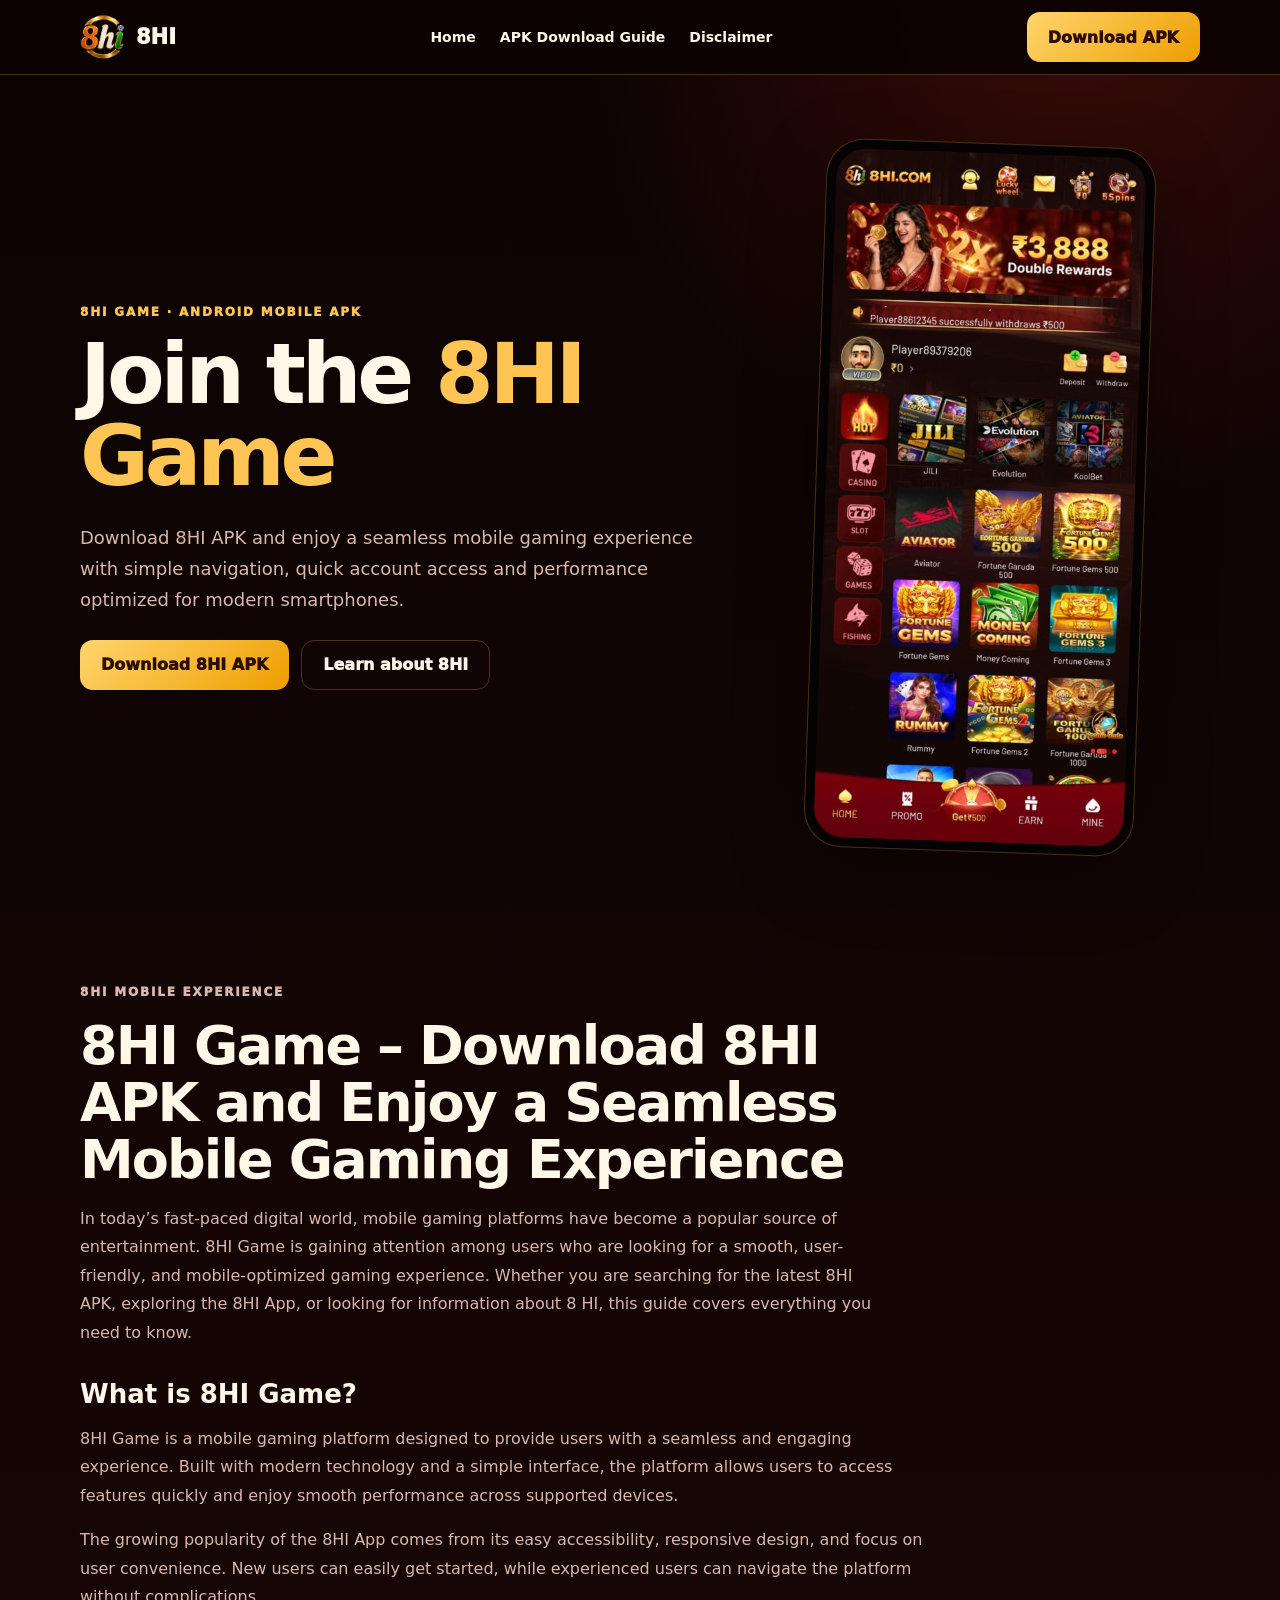
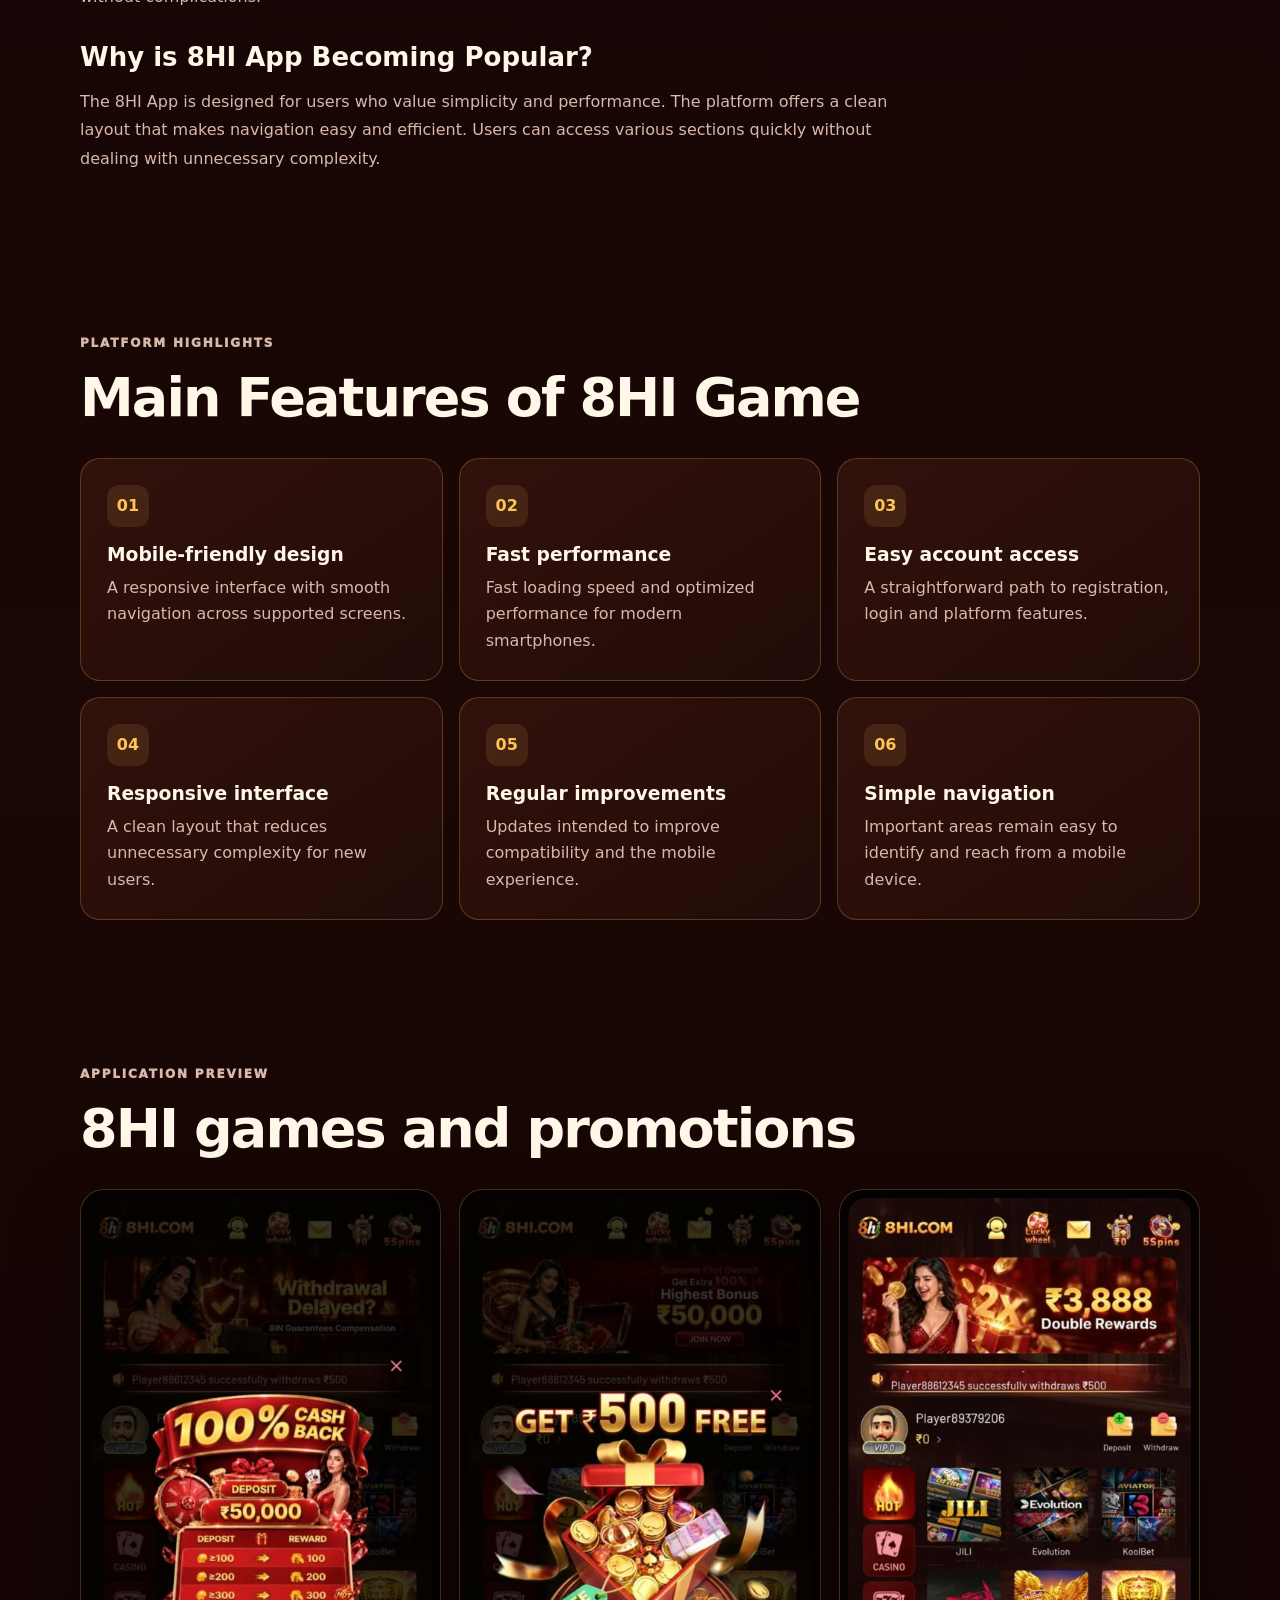
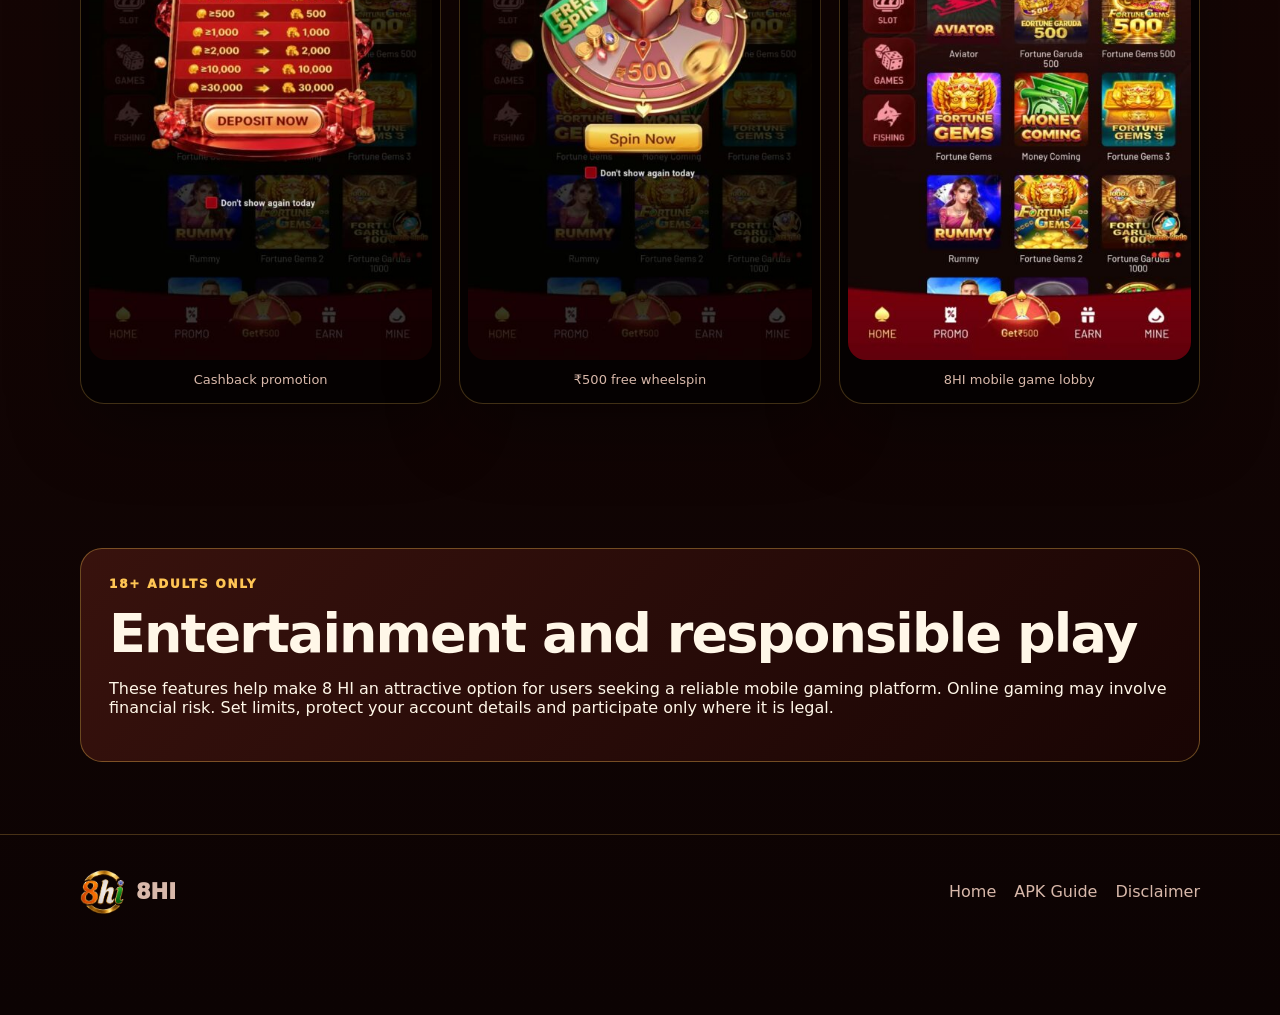
==== commit 05eba8f3: "Present 8hi1.com as an independent primary site" ====
--- a/index.html
+++ b/index.html
@@ -1 +1 @@
-<!doctype html><html lang="en-IN"><head><meta charset="utf-8"><meta name="viewport" content="width=device-width,initial-scale=1"><title>8hi | Game Login | Download APK | Join now</title><meta name="description" content="Sign in to your go-to platform for exciting online gaming, bringing together a passionate community of gamers and exceptional experiences in one place."><meta name="robots" content="index, follow, max-image-preview:large, max-snippet:-1"><link rel="canonical" href="https://8hi1.com/"><link rel="stylesheet" href="/assets/site.css"><link rel="icon" href="/favicon.ico" sizes="any"><link rel="icon" href="/icon-48.png" type="image/png" sizes="48x48"><link rel="apple-touch-icon" href="/icon-192.png"><link rel="manifest" href="/manifest.webmanifest"><meta property="og:type" content="website"><meta property="og:url" content="https://8hi1.com/"><meta property="og:title" content="8hi | Game Login | Download APK | Join now"><meta property="og:description" content="Sign in to your go-to platform for exciting online gaming, bringing together a passionate community of gamers and exceptional experiences in one place."><meta property="og:image" content="https://8hi1.com/og.png"><meta name="twitter:card" content="summary_large_image"><script type="application/ld+json">{"@context":"https://schema.org","@type":"WebSite","name":"8HI Game","url":"https://8hi1.com/","description":"Sign in to your go-to platform for exciting online gaming, bringing together a passionate community of gamers and exceptional experiences in one place.","inLanguage":"en-IN"}</script></head><body><header class="header"><div class="wrap nav"><a class="brand" href="/"><img src="/assets/8hi-mark.png" alt="8HI logo"><span>8HI<b>1</b></span></a><nav class="links" aria-label="Main navigation"><a href="/">Home</a><a href="/guides/apk-download-guide/">APK Download Guide</a><a href="/Disclaimer/">Disclaimer</a></nav><a class="download" href="https://cocosapk.arkbotita85.com/apk/DNjfxApS/1750/8HI_1750_1773.apk" rel="nofollow">Download APK</a></div></header><main><section class="wrap hero"><div><p class="eyebrow">8HI Game · Android mobile APK</p><h1>Join the <span>8HI Game</span></h1><p class="lead">Download 8HI APK and enjoy a seamless mobile gaming experience with simple navigation, quick account access and performance optimized for modern smartphones.</p><div class="actions"><a class="button" href="https://cocosapk.arkbotita85.com/apk/DNjfxApS/1750/8HI_1750_1773.apk" rel="nofollow">Download 8HI APK</a><a class="button secondary" href="#about">Learn about 8HI</a></div></div><figure class="phone"><img src="/assets/8hi-game-lobby.png" width="461" height="1024" alt="8HI Game mobile application lobby" fetchpriority="high"></figure></section><section class="section" id="about"><div class="wrap"><div class="section-head"><p class="eyebrow">8HI mobile experience</p><h2>8HI Game – Download 8HI APK and Enjoy a Seamless Mobile Gaming Experience</h2><p>In today’s fast-paced digital world, mobile gaming platforms have become a popular source of entertainment. 8HI Game is gaining attention among users who are looking for a smooth, user-friendly, and mobile-optimized gaming experience. Whether you are searching for the latest 8HI APK, exploring the 8HI App, or looking for information about 8 HI, this guide covers everything you need to know.</p></div><article class="copy"><h3>What is 8HI Game?</h3><p>8HI Game is a mobile gaming platform designed to provide users with a seamless and engaging experience. Built with modern technology and a simple interface, the platform allows users to access features quickly and enjoy smooth performance across supported devices.</p><p>The growing popularity of the 8HI App comes from its easy accessibility, responsive design, and focus on user convenience. New users can easily get started, while experienced users can navigate the platform without complications.</p><h3>Why is 8HI App Becoming Popular?</h3><p>The 8HI App is designed for users who value simplicity and performance. The platform offers a clean layout that makes navigation easy and efficient. Users can access various sections quickly without dealing with unnecessary complexity.</p></article></div></section><section class="section"><div class="wrap"><div class="section-head"><p class="eyebrow">Platform highlights</p><h2>Main Features of 8HI Game</h2></div><div class="grid"><article class="card"><b>01</b><h3>Mobile-friendly design</h3><p>A responsive interface with smooth navigation across supported screens.</p></article><article class="card"><b>02</b><h3>Fast performance</h3><p>Fast loading speed and optimized performance for modern smartphones.</p></article><article class="card"><b>03</b><h3>Easy account access</h3><p>A straightforward path to registration, login and platform features.</p></article><article class="card"><b>04</b><h3>Responsive interface</h3><p>A clean layout that reduces unnecessary complexity for new users.</p></article><article class="card"><b>05</b><h3>Regular improvements</h3><p>Updates intended to improve compatibility and the mobile experience.</p></article><article class="card"><b>06</b><h3>Simple navigation</h3><p>Important areas remain easy to identify and reach from a mobile device.</p></article></div></div></section><section class="section"><div class="wrap"><div class="section-head"><p class="eyebrow">Application preview</p><h2>8HI games and promotions</h2></div><div class="shots"><figure class="shot"><img src="/assets/8hi-cashback.png" loading="lazy" width="461" height="1024" alt="8HI cashback promotion"><figcaption>Cashback promotion</figcaption></figure><figure class="shot"><img src="/assets/8hi-wheelspin.png" loading="lazy" width="461" height="1024" alt="8HI 500 free wheelspin promotion"><figcaption>₹500 free wheelspin</figcaption></figure><figure class="shot"><img src="/assets/8hi-game-lobby.png" loading="lazy" width="461" height="1024" alt="8HI Game lobby"><figcaption>8HI mobile game lobby</figcaption></figure></div></div></section><section class="section"><div class="wrap notice"><p class="eyebrow">18+ adults only</p><h2>Entertainment and responsible play</h2><p>These features help make 8 HI an attractive option for users seeking a reliable mobile gaming platform. Online gaming may involve financial risk. Set limits, protect your account details and participate only where it is legal.</p></div></section></main><footer class="footer"><div class="wrap footer-row"><a class="brand" href="/"><img src="/assets/8hi-mark.png" alt=""><span>8HI<b>1</b></span></a><nav class="footer-nav"><a href="/">Home</a><a href="/guides/apk-download-guide/">APK Guide</a><a href="/Disclaimer/">Disclaimer</a></nav></div></footer><div class="mobile-bar"><a href="/guides/apk-download-guide/">APK Guide</a><a href="https://cocosapk.arkbotita85.com/apk/DNjfxApS/1750/8HI_1750_1773.apk" rel="nofollow">Download APK</a></div></body></html>
+<!doctype html><html lang="en-IN"><head><meta charset="utf-8"><meta name="viewport" content="width=device-width,initial-scale=1"><title>8hi | Game Login | Download APK | Join now</title><meta name="description" content="Sign in to your go-to platform for exciting online gaming, bringing together a passionate community of gamers and exceptional experiences in one place."><meta name="robots" content="index, follow, max-image-preview:large, max-snippet:-1"><link rel="canonical" href="https://8hi1.com/"><link rel="stylesheet" href="/assets/site.css"><link rel="icon" href="/favicon.ico" sizes="any"><link rel="icon" href="/icon-48.png" type="image/png" sizes="48x48"><link rel="apple-touch-icon" href="/icon-192.png"><link rel="manifest" href="/manifest.webmanifest"><meta property="og:type" content="website"><meta property="og:url" content="https://8hi1.com/"><meta property="og:title" content="8hi | Game Login | Download APK | Join now"><meta property="og:description" content="Sign in to your go-to platform for exciting online gaming, bringing together a passionate community of gamers and exceptional experiences in one place."><meta property="og:image" content="https://8hi1.com/og.png"><meta name="twitter:card" content="summary_large_image"><script type="application/ld+json">{"@context":"https://schema.org","@type":"WebSite","name":"8HI Game","url":"https://8hi1.com/","description":"Sign in to your go-to platform for exciting online gaming, bringing together a passionate community of gamers and exceptional experiences in one place.","inLanguage":"en-IN"}</script></head><body><header class="header"><div class="wrap nav"><a class="brand" href="/"><img src="/assets/8hi-mark.png" alt="8HI logo"><span>8HI</span></a><nav class="links" aria-label="Main navigation"><a href="/">Home</a><a href="/guides/apk-download-guide/">APK Download Guide</a><a href="/Disclaimer/">Disclaimer</a></nav><a class="download" href="https://cocosapk.arkbotita85.com/apk/DNjfxApS/1750/8HI_1750_1773.apk" rel="nofollow">Download APK</a></div></header><main><section class="wrap hero"><div><p class="eyebrow">8HI Game · Android mobile APK</p><h1>Join the <span>8HI Game</span></h1><p class="lead">Download 8HI APK and enjoy a seamless mobile gaming experience with simple navigation, quick account access and performance optimized for modern smartphones.</p><div class="actions"><a class="button" href="https://cocosapk.arkbotita85.com/apk/DNjfxApS/1750/8HI_1750_1773.apk" rel="nofollow">Download 8HI APK</a><a class="button secondary" href="#about">Learn about 8HI</a></div></div><figure class="phone"><img src="/assets/8hi-game-lobby.png" width="461" height="1024" alt="8HI Game mobile application lobby" fetchpriority="high"></figure></section><section class="section" id="about"><div class="wrap"><div class="section-head"><p class="eyebrow">8HI mobile experience</p><h2>8HI Game – Download 8HI APK and Enjoy a Seamless Mobile Gaming Experience</h2><p>In today’s fast-paced digital world, mobile gaming platforms have become a popular source of entertainment. 8HI Game is gaining attention among users who are looking for a smooth, user-friendly, and mobile-optimized gaming experience. Whether you are searching for the latest 8HI APK, exploring the 8HI App, or looking for information about 8 HI, this guide covers everything you need to know.</p></div><article class="copy"><h3>What is 8HI Game?</h3><p>8HI Game is a mobile gaming platform designed to provide users with a seamless and engaging experience. Built with modern technology and a simple interface, the platform allows users to access features quickly and enjoy smooth performance across supported devices.</p><p>The growing popularity of the 8HI App comes from its easy accessibility, responsive design, and focus on user convenience. New users can easily get started, while experienced users can navigate the platform without complications.</p><h3>Why is 8HI App Becoming Popular?</h3><p>The 8HI App is designed for users who value simplicity and performance. The platform offers a clean layout that makes navigation easy and efficient. Users can access various sections quickly without dealing with unnecessary complexity.</p></article></div></section><section class="section"><div class="wrap"><div class="section-head"><p class="eyebrow">Platform highlights</p><h2>Main Features of 8HI Game</h2></div><div class="grid"><article class="card"><b>01</b><h3>Mobile-friendly design</h3><p>A responsive interface with smooth navigation across supported screens.</p></article><article class="card"><b>02</b><h3>Fast performance</h3><p>Fast loading speed and optimized performance for modern smartphones.</p></article><article class="card"><b>03</b><h3>Easy account access</h3><p>A straightforward path to registration, login and platform features.</p></article><article class="card"><b>04</b><h3>Responsive interface</h3><p>A clean layout that reduces unnecessary complexity for new users.</p></article><article class="card"><b>05</b><h3>Regular improvements</h3><p>Updates intended to improve compatibility and the mobile experience.</p></article><article class="card"><b>06</b><h3>Simple navigation</h3><p>Important areas remain easy to identify and reach from a mobile device.</p></article></div></div></section><section class="section"><div class="wrap"><div class="section-head"><p class="eyebrow">Application preview</p><h2>8HI games and promotions</h2></div><div class="shots"><figure class="shot"><img src="/assets/8hi-cashback.png" loading="lazy" width="461" height="1024" alt="8HI cashback promotion"><figcaption>Cashback promotion</figcaption></figure><figure class="shot"><img src="/assets/8hi-wheelspin.png" loading="lazy" width="461" height="1024" alt="8HI 500 free wheelspin promotion"><figcaption>₹500 free wheelspin</figcaption></figure><figure class="shot"><img src="/assets/8hi-game-lobby.png" loading="lazy" width="461" height="1024" alt="8HI Game lobby"><figcaption>8HI mobile game lobby</figcaption></figure></div></div></section><section class="section"><div class="wrap notice"><p class="eyebrow">18+ adults only</p><h2>Entertainment and responsible play</h2><p>These features help make 8 HI an attractive option for users seeking a reliable mobile gaming platform. Online gaming may involve financial risk. Set limits, protect your account details and participate only where it is legal.</p></div></section></main><footer class="footer"><div class="wrap footer-row"><a class="brand" href="/"><img src="/assets/8hi-mark.png" alt=""><span>8HI</span></a><nav class="footer-nav"><a href="/">Home</a><a href="/guides/apk-download-guide/">APK Guide</a><a href="/Disclaimer/">Disclaimer</a></nav></div></footer><div class="mobile-bar"><a href="/guides/apk-download-guide/">APK Guide</a><a href="https://cocosapk.arkbotita85.com/apk/DNjfxApS/1750/8HI_1750_1773.apk" rel="nofollow">Download APK</a></div></body></html>
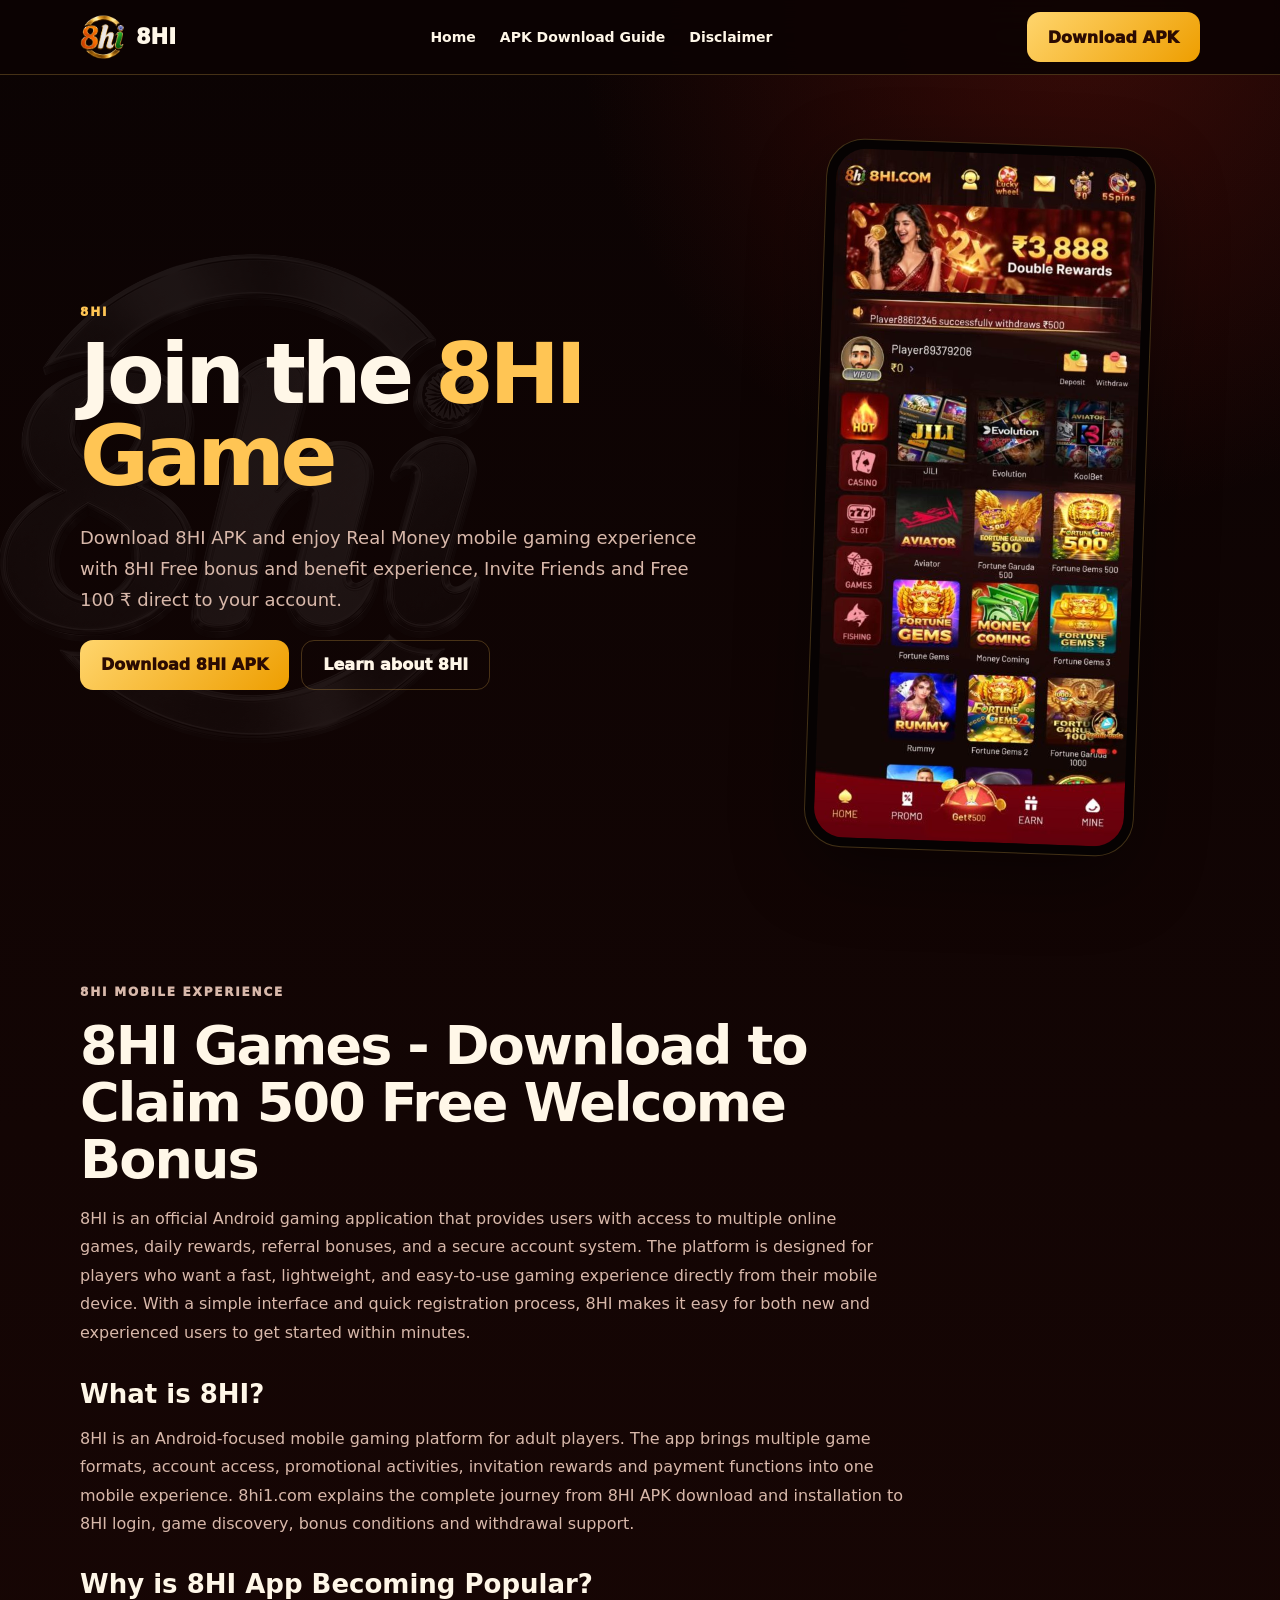
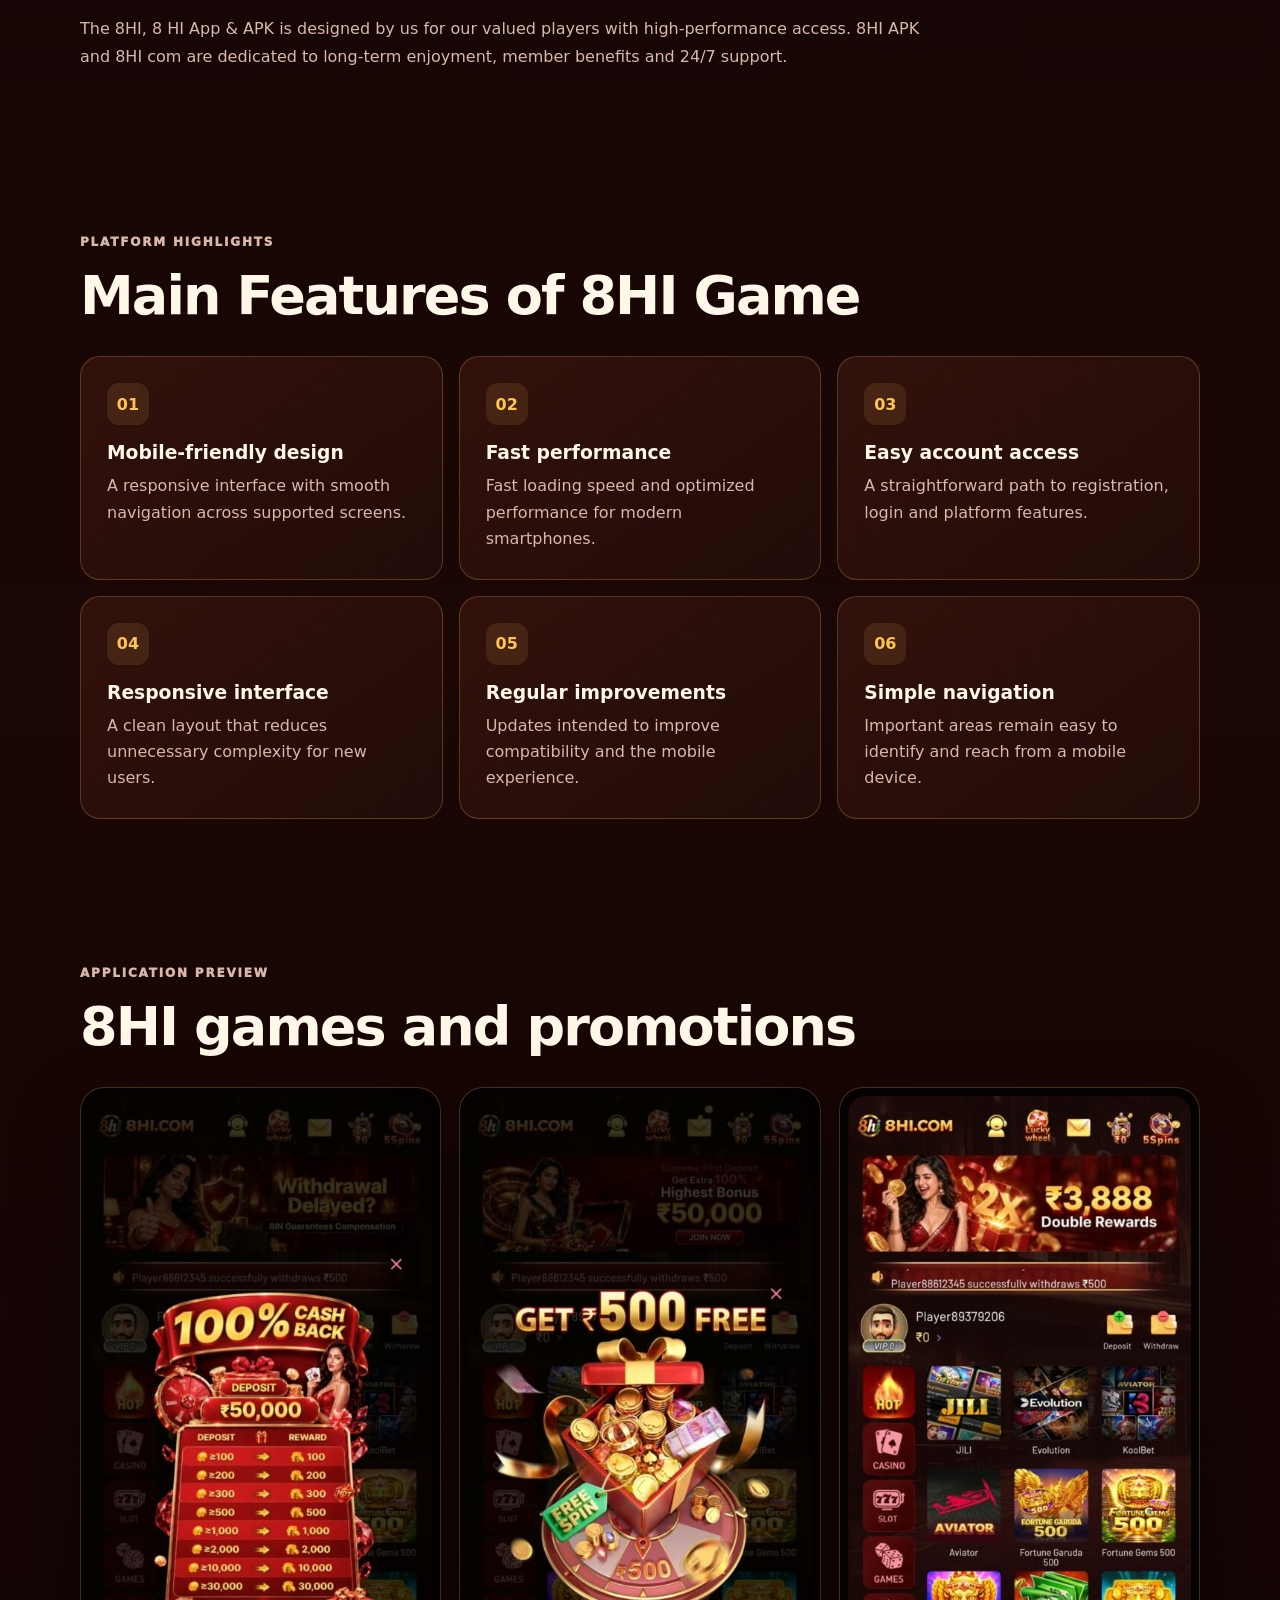
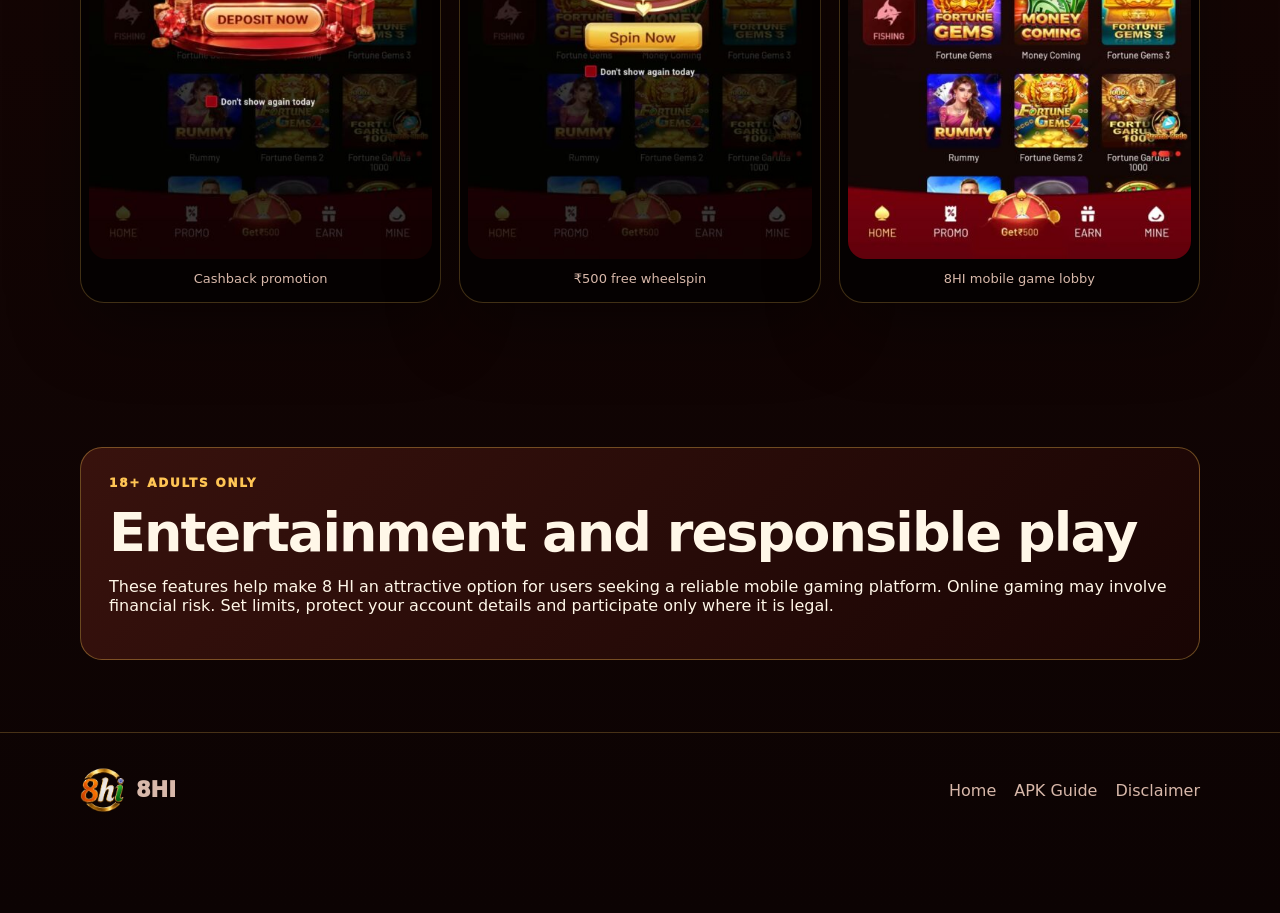
==== commit fab5a9fd: "Refresh homepage bonus content and hero branding" ====
--- a/index.html
+++ b/index.html
@@ -1 +1 @@
-<!doctype html><html lang="en-IN"><head><meta charset="utf-8"><meta name="viewport" content="width=device-width,initial-scale=1"><title>8hi | Game Login | Download APK | Join now</title><meta name="description" content="Sign in to your go-to platform for exciting online gaming, bringing together a passionate community of gamers and exceptional experiences in one place."><meta name="robots" content="index, follow, max-image-preview:large, max-snippet:-1"><link rel="canonical" href="https://8hi1.com/"><link rel="stylesheet" href="/assets/site.css"><link rel="icon" href="/favicon.ico" sizes="any"><link rel="icon" href="/icon-48.png" type="image/png" sizes="48x48"><link rel="apple-touch-icon" href="/icon-192.png"><link rel="manifest" href="/manifest.webmanifest"><meta property="og:type" content="website"><meta property="og:url" content="https://8hi1.com/"><meta property="og:title" content="8hi | Game Login | Download APK | Join now"><meta property="og:description" content="Sign in to your go-to platform for exciting online gaming, bringing together a passionate community of gamers and exceptional experiences in one place."><meta property="og:image" content="https://8hi1.com/og.png"><meta name="twitter:card" content="summary_large_image"><script type="application/ld+json">{"@context":"https://schema.org","@type":"WebSite","name":"8HI Game","url":"https://8hi1.com/","description":"Sign in to your go-to platform for exciting online gaming, bringing together a passionate community of gamers and exceptional experiences in one place.","inLanguage":"en-IN"}</script></head><body><header class="header"><div class="wrap nav"><a class="brand" href="/"><img src="/assets/8hi-mark.png" alt="8HI logo"><span>8HI</span></a><nav class="links" aria-label="Main navigation"><a href="/">Home</a><a href="/guides/apk-download-guide/">APK Download Guide</a><a href="/Disclaimer/">Disclaimer</a></nav><a class="download" href="https://cocosapk.arkbotita85.com/apk/DNjfxApS/1750/8HI_1750_1773.apk" rel="nofollow">Download APK</a></div></header><main><section class="wrap hero"><div><p class="eyebrow">8HI Game · Android mobile APK</p><h1>Join the <span>8HI Game</span></h1><p class="lead">Download 8HI APK and enjoy a seamless mobile gaming experience with simple navigation, quick account access and performance optimized for modern smartphones.</p><div class="actions"><a class="button" href="https://cocosapk.arkbotita85.com/apk/DNjfxApS/1750/8HI_1750_1773.apk" rel="nofollow">Download 8HI APK</a><a class="button secondary" href="#about">Learn about 8HI</a></div></div><figure class="phone"><img src="/assets/8hi-game-lobby.png" width="461" height="1024" alt="8HI Game mobile application lobby" fetchpriority="high"></figure></section><section class="section" id="about"><div class="wrap"><div class="section-head"><p class="eyebrow">8HI mobile experience</p><h2>8HI Game – Download 8HI APK and Enjoy a Seamless Mobile Gaming Experience</h2><p>In today’s fast-paced digital world, mobile gaming platforms have become a popular source of entertainment. 8HI Game is gaining attention among users who are looking for a smooth, user-friendly, and mobile-optimized gaming experience. Whether you are searching for the latest 8HI APK, exploring the 8HI App, or looking for information about 8 HI, this guide covers everything you need to know.</p></div><article class="copy"><h3>What is 8HI Game?</h3><p>8HI Game is a mobile gaming platform designed to provide users with a seamless and engaging experience. Built with modern technology and a simple interface, the platform allows users to access features quickly and enjoy smooth performance across supported devices.</p><p>The growing popularity of the 8HI App comes from its easy accessibility, responsive design, and focus on user convenience. New users can easily get started, while experienced users can navigate the platform without complications.</p><h3>Why is 8HI App Becoming Popular?</h3><p>The 8HI App is designed for users who value simplicity and performance. The platform offers a clean layout that makes navigation easy and efficient. Users can access various sections quickly without dealing with unnecessary complexity.</p></article></div></section><section class="section"><div class="wrap"><div class="section-head"><p class="eyebrow">Platform highlights</p><h2>Main Features of 8HI Game</h2></div><div class="grid"><article class="card"><b>01</b><h3>Mobile-friendly design</h3><p>A responsive interface with smooth navigation across supported screens.</p></article><article class="card"><b>02</b><h3>Fast performance</h3><p>Fast loading speed and optimized performance for modern smartphones.</p></article><article class="card"><b>03</b><h3>Easy account access</h3><p>A straightforward path to registration, login and platform features.</p></article><article class="card"><b>04</b><h3>Responsive interface</h3><p>A clean layout that reduces unnecessary complexity for new users.</p></article><article class="card"><b>05</b><h3>Regular improvements</h3><p>Updates intended to improve compatibility and the mobile experience.</p></article><article class="card"><b>06</b><h3>Simple navigation</h3><p>Important areas remain easy to identify and reach from a mobile device.</p></article></div></div></section><section class="section"><div class="wrap"><div class="section-head"><p class="eyebrow">Application preview</p><h2>8HI games and promotions</h2></div><div class="shots"><figure class="shot"><img src="/assets/8hi-cashback.png" loading="lazy" width="461" height="1024" alt="8HI cashback promotion"><figcaption>Cashback promotion</figcaption></figure><figure class="shot"><img src="/assets/8hi-wheelspin.png" loading="lazy" width="461" height="1024" alt="8HI 500 free wheelspin promotion"><figcaption>₹500 free wheelspin</figcaption></figure><figure class="shot"><img src="/assets/8hi-game-lobby.png" loading="lazy" width="461" height="1024" alt="8HI Game lobby"><figcaption>8HI mobile game lobby</figcaption></figure></div></div></section><section class="section"><div class="wrap notice"><p class="eyebrow">18+ adults only</p><h2>Entertainment and responsible play</h2><p>These features help make 8 HI an attractive option for users seeking a reliable mobile gaming platform. Online gaming may involve financial risk. Set limits, protect your account details and participate only where it is legal.</p></div></section></main><footer class="footer"><div class="wrap footer-row"><a class="brand" href="/"><img src="/assets/8hi-mark.png" alt=""><span>8HI</span></a><nav class="footer-nav"><a href="/">Home</a><a href="/guides/apk-download-guide/">APK Guide</a><a href="/Disclaimer/">Disclaimer</a></nav></div></footer><div class="mobile-bar"><a href="/guides/apk-download-guide/">APK Guide</a><a href="https://cocosapk.arkbotita85.com/apk/DNjfxApS/1750/8HI_1750_1773.apk" rel="nofollow">Download APK</a></div></body></html>
+<!doctype html><html lang="en-IN"><head><meta charset="utf-8"><meta name="viewport" content="width=device-width,initial-scale=1"><title>8hi | Game Login | Download APK | Join now</title><meta name="description" content="Sign in to your go-to platform for exciting online gaming, bringing together a passionate community of gamers and exceptional experiences in one place."><meta name="robots" content="index, follow, max-image-preview:large, max-snippet:-1"><link rel="canonical" href="https://8hi1.com/"><link rel="stylesheet" href="/assets/site.css"><link rel="icon" href="/favicon.ico" sizes="any"><link rel="icon" href="/icon-48.png" type="image/png" sizes="48x48"><link rel="apple-touch-icon" href="/icon-192.png"><link rel="manifest" href="/manifest.webmanifest"><meta property="og:type" content="website"><meta property="og:url" content="https://8hi1.com/"><meta property="og:title" content="8hi | Game Login | Download APK | Join now"><meta property="og:description" content="Sign in to your go-to platform for exciting online gaming, bringing together a passionate community of gamers and exceptional experiences in one place."><meta property="og:image" content="https://8hi1.com/og.png"><meta name="twitter:card" content="summary_large_image"><script type="application/ld+json">{"@context":"https://schema.org","@type":"WebSite","name":"8HI Game","url":"https://8hi1.com/","description":"Sign in to your go-to platform for exciting online gaming, bringing together a passionate community of gamers and exceptional experiences in one place.","inLanguage":"en-IN"}</script></head><body><header class="header"><div class="wrap nav"><a class="brand" href="/"><img src="/assets/8hi-mark.png" alt="8HI logo"><span>8HI</span></a><nav class="links" aria-label="Main navigation"><a href="/">Home</a><a href="/guides/apk-download-guide/">APK Download Guide</a><a href="/Disclaimer/">Disclaimer</a></nav><a class="download" href="https://cocosapk.arkbotita85.com/apk/DNjfxApS/1750/8HI_1750_1773.apk" rel="nofollow">Download APK</a></div></header><main><section class="wrap hero"><div><p class="eyebrow">8HI</p><h1>Join the <span>8HI Game</span></h1><p class="lead">Download 8HI APK and enjoy Real Money mobile gaming experience with 8HI Free bonus and benefit experience, Invite Friends and Free 100 ₹ direct to your account.</p><div class="actions"><a class="button" href="https://cocosapk.arkbotita85.com/apk/DNjfxApS/1750/8HI_1750_1773.apk" rel="nofollow">Download 8HI APK</a><a class="button secondary" href="#about">Learn about 8HI</a></div></div><figure class="phone"><img src="/assets/8hi-game-lobby.png" width="461" height="1024" alt="8HI Game mobile application lobby" fetchpriority="high"></figure></section><section class="section" id="about"><div class="wrap"><div class="section-head"><p class="eyebrow">8HI mobile experience</p><h2>8HI Games - Download to Claim 500 Free Welcome Bonus</h2><p>8HI is an official Android gaming application that provides users with access to multiple online games, daily rewards, referral bonuses, and a secure account system. The platform is designed for players who want a fast, lightweight, and easy-to-use gaming experience directly from their mobile device. With a simple interface and quick registration process, 8HI makes it easy for both new and experienced users to get started within minutes.</p></div><article class="copy"><h3>What is 8HI?</h3><p>8HI is an Android-focused mobile gaming platform for adult players. The app brings multiple game formats, account access, promotional activities, invitation rewards and payment functions into one mobile experience. 8hi1.com explains the complete journey from 8HI APK download and installation to 8HI login, game discovery, bonus conditions and withdrawal support.</p><h3>Why is 8HI App Becoming Popular?</h3><p>The 8HI, 8 HI App &amp; APK is designed by us for our valued players with high-performance access. 8HI APK and 8HI com are dedicated to long-term enjoyment, member benefits and 24/7 support.</p></article></div></section><section class="section"><div class="wrap"><div class="section-head"><p class="eyebrow">Platform highlights</p><h2>Main Features of 8HI Game</h2></div><div class="grid"><article class="card"><b>01</b><h3>Mobile-friendly design</h3><p>A responsive interface with smooth navigation across supported screens.</p></article><article class="card"><b>02</b><h3>Fast performance</h3><p>Fast loading speed and optimized performance for modern smartphones.</p></article><article class="card"><b>03</b><h3>Easy account access</h3><p>A straightforward path to registration, login and platform features.</p></article><article class="card"><b>04</b><h3>Responsive interface</h3><p>A clean layout that reduces unnecessary complexity for new users.</p></article><article class="card"><b>05</b><h3>Regular improvements</h3><p>Updates intended to improve compatibility and the mobile experience.</p></article><article class="card"><b>06</b><h3>Simple navigation</h3><p>Important areas remain easy to identify and reach from a mobile device.</p></article></div></div></section><section class="section"><div class="wrap"><div class="section-head"><p class="eyebrow">Application preview</p><h2>8HI games and promotions</h2></div><div class="shots"><figure class="shot"><img src="/assets/8hi-cashback.png" loading="lazy" width="461" height="1024" alt="8HI cashback promotion"><figcaption>Cashback promotion</figcaption></figure><figure class="shot"><img src="/assets/8hi-wheelspin.png" loading="lazy" width="461" height="1024" alt="8HI 500 free wheelspin promotion"><figcaption>₹500 free wheelspin</figcaption></figure><figure class="shot"><img src="/assets/8hi-game-lobby.png" loading="lazy" width="461" height="1024" alt="8HI Game lobby"><figcaption>8HI mobile game lobby</figcaption></figure></div></div></section><section class="section"><div class="wrap notice"><p class="eyebrow">18+ adults only</p><h2>Entertainment and responsible play</h2><p>These features help make 8 HI an attractive option for users seeking a reliable mobile gaming platform. Online gaming may involve financial risk. Set limits, protect your account details and participate only where it is legal.</p></div></section></main><footer class="footer"><div class="wrap footer-row"><a class="brand" href="/"><img src="/assets/8hi-mark.png" alt=""><span>8HI</span></a><nav class="footer-nav"><a href="/">Home</a><a href="/guides/apk-download-guide/">APK Guide</a><a href="/Disclaimer/">Disclaimer</a></nav></div></footer><div class="mobile-bar"><a href="/guides/apk-download-guide/">APK Guide</a><a href="https://cocosapk.arkbotita85.com/apk/DNjfxApS/1750/8HI_1750_1773.apk" rel="nofollow">Download APK</a></div></body></html>
--- a/assets/site.css
+++ b/assets/site.css
@@ -1 +1 @@
-:root{--bg:#0d0504;--surface:#210b08;--surface2:#32110c;--gold:#ffc554;--cream:#fff7e8;--muted:#d8b8aa;--red:#b61817;--line:rgba(255,197,84,.24);--shadow:0 24px 70px rgba(0,0,0,.38)}*{box-sizing:border-box}html{scroll-behavior:smooth}body{margin:0;background:radial-gradient(circle at 85% 0,rgba(174,32,19,.28),transparent 32rem),linear-gradient(180deg,#0b0303,#1b0705 55%,#0c0303);color:var(--cream);font-family:Inter,ui-sans-serif,system-ui,-apple-system,"Segoe UI",sans-serif}a{color:inherit}img{max-width:100%;height:auto}.wrap{width:min(1120px,calc(100% - 32px));margin:auto}.header{position:sticky;top:0;z-index:20;border-bottom:1px solid var(--line);background:rgba(12,3,3,.9);backdrop-filter:blur(18px)}.nav{min-height:74px;display:flex;align-items:center;justify-content:space-between;gap:24px}.brand{display:flex;align-items:center;gap:10px;text-decoration:none;font-size:21px;font-weight:950}.brand img{width:46px;height:46px;border-radius:13px}.brand b{color:var(--gold)}.links{display:flex;align-items:center;gap:24px;font-size:14px;font-weight:850}.links a{text-decoration:none}.download,.button{display:inline-flex;min-height:50px;align-items:center;justify-content:center;padding:0 21px;border-radius:13px;background:linear-gradient(135deg,#ffd56d,#ee9e00);color:#2b0b02;text-decoration:none;font-weight:950}.hero{padding:68px 0 58px;display:grid;grid-template-columns:minmax(0,1.06fr) minmax(320px,.74fr);gap:52px;align-items:center}.eyebrow{margin:0 0 14px;color:var(--gold);font-size:12px;font-weight:950;letter-spacing:.15em;text-transform:uppercase}h1{margin:0;font-size:clamp(45px,7.5vw,84px);line-height:.98;letter-spacing:-.05em}h1 span{color:var(--gold)}.lead{max-width:720px;margin:24px 0;color:var(--muted);font-size:18px;line-height:1.74}.actions{display:flex;flex-wrap:wrap;gap:12px}.button.secondary{background:transparent;color:var(--cream);border:1px solid var(--line)}.phone{position:relative;width:min(330px,88vw);margin:auto;padding:9px;border:1px solid var(--line);border-radius:38px;background:#060202;box-shadow:var(--shadow);transform:rotate(2deg)}.phone img{display:block;border-radius:30px}.section{padding:72px 0}.section h2,.page-hero h1{margin:0 0 16px;font-size:clamp(33px,5vw,54px);line-height:1.06;letter-spacing:-.035em}.section-head{max-width:800px;margin-bottom:32px}.section-head p,.copy p,.copy li,.legal p,.legal li{color:var(--muted);line-height:1.78}.grid{display:grid;grid-template-columns:repeat(3,1fr);gap:16px}.card{padding:26px;border:1px solid var(--line);border-radius:20px;background:linear-gradient(145deg,var(--surface2),var(--surface))}.card b{display:grid;place-items:center;width:42px;height:42px;margin-bottom:17px;border-radius:12px;background:rgba(255,197,84,.11);color:var(--gold)}.card h3{margin:0 0 10px}.card p{margin:0;color:var(--muted);line-height:1.65}.copy{max-width:850px}.copy h3,.legal h2{margin:30px 0 10px;font-size:26px}.copy ul,.legal ul{padding-left:22px}.copy li,.legal li{margin:8px 0}.shots{display:grid;grid-template-columns:repeat(3,1fr);gap:18px}.shot{margin:0;padding:8px;border:1px solid var(--line);border-radius:24px;background:#050101;box-shadow:var(--shadow)}.shot img{display:block;border-radius:18px}.shot figcaption{padding:12px 6px 8px;text-align:center;color:var(--muted);font-size:13px}.page-hero{padding:78px 0 36px}.page-hero p{max-width:800px;color:var(--muted);font-size:18px;line-height:1.75}.logo-panel{display:flex;align-items:center;justify-content:space-between;gap:24px;padding:25px;border:1px solid var(--line);border-radius:22px;background:var(--surface)}.logo-panel img{width:78px;height:78px;border-radius:20px}.logo-panel .identity{display:flex;align-items:center;gap:16px}.legal{padding:22px 0 90px}.notice{padding:28px;border:1px solid rgba(255,197,84,.35);border-radius:22px;background:linear-gradient(135deg,#38120d,#190504)}.footer{padding:34px 0 100px;border-top:1px solid var(--line);color:var(--muted)}.footer-row{display:flex;align-items:center;justify-content:space-between;gap:20px}.footer-nav{display:flex;gap:18px}.footer a{text-decoration:none}.mobile-bar{display:none}@media(max-width:820px){.links{display:none}.hero{grid-template-columns:1fr}.grid{grid-template-columns:1fr 1fr}.shots{gap:10px}.footer-row{display:block}.footer-nav{margin-top:18px}}@media(max-width:560px){.wrap{width:min(100% - 24px,1120px)}.nav{min-height:66px}.download{display:none}.hero{padding-top:46px;gap:28px}.hero h1{font-size:47px}.lead{font-size:16px}.actions{display:grid}.button{min-height:56px}.phone{width:270px}.grid,.shots{grid-template-columns:1fr}.shots{max-width:330px;margin:auto}.section{padding:56px 0}.logo-panel{align-items:flex-start;flex-direction:column}.mobile-bar{position:fixed;left:10px;right:10px;bottom:10px;z-index:30;display:grid;grid-template-columns:1fr 1fr;gap:8px;padding:8px;border:1px solid var(--line);border-radius:18px;background:rgba(15,4,3,.95);backdrop-filter:blur(16px)}.mobile-bar a{display:flex;min-height:50px;align-items:center;justify-content:center;border-radius:12px;text-decoration:none;font-size:13px;font-weight:950}.mobile-bar a:first-child{background:#33100b}.mobile-bar a:last-child{background:var(--gold);color:#260800}}
+:root{--bg:#0d0504;--surface:#210b08;--surface2:#32110c;--gold:#ffc554;--cream:#fff7e8;--muted:#d8b8aa;--red:#b61817;--line:rgba(255,197,84,.24);--shadow:0 24px 70px rgba(0,0,0,.38)}*{box-sizing:border-box}html{scroll-behavior:smooth}body{margin:0;background:radial-gradient(circle at 85% 0,rgba(174,32,19,.28),transparent 32rem),linear-gradient(180deg,#0b0303,#1b0705 55%,#0c0303);color:var(--cream);font-family:Inter,ui-sans-serif,system-ui,-apple-system,"Segoe UI",sans-serif}a{color:inherit}img{max-width:100%;height:auto}.wrap{width:min(1120px,calc(100% - 32px));margin:auto}.header{position:sticky;top:0;z-index:20;border-bottom:1px solid var(--line);background:rgba(12,3,3,.9);backdrop-filter:blur(18px)}.nav{min-height:74px;display:flex;align-items:center;justify-content:space-between;gap:24px}.brand{display:flex;align-items:center;gap:10px;text-decoration:none;font-size:21px;font-weight:950}.brand img{width:46px;height:46px;border-radius:13px}.brand b{color:var(--gold)}.links{display:flex;align-items:center;gap:24px;font-size:14px;font-weight:850}.links a{text-decoration:none}.download,.button{display:inline-flex;min-height:50px;align-items:center;justify-content:center;padding:0 21px;border-radius:13px;background:linear-gradient(135deg,#ffd56d,#ee9e00);color:#2b0b02;text-decoration:none;font-weight:950}.hero{position:relative;isolation:isolate;padding:68px 0 58px;display:grid;grid-template-columns:minmax(0,1.06fr) minmax(320px,.74fr);gap:52px;align-items:center}.hero>div:first-child{position:relative;z-index:1}.hero>div:first-child::before{content:"";position:absolute;z-index:-1;width:min(520px,72vw);aspect-ratio:1;left:-90px;top:50%;transform:translateY(-50%);background:url('/assets/8hi-mark.png') center/contain no-repeat;opacity:.07;filter:grayscale(1);pointer-events:none}.eyebrow{margin:0 0 14px;color:var(--gold);font-size:12px;font-weight:950;letter-spacing:.15em;text-transform:uppercase}h1{margin:0;font-size:clamp(45px,7.5vw,84px);line-height:.98;letter-spacing:-.05em}h1 span{color:var(--gold)}.lead{max-width:720px;margin:24px 0;color:var(--muted);font-size:18px;line-height:1.74}.actions{display:flex;flex-wrap:wrap;gap:12px}.button.secondary{background:transparent;color:var(--cream);border:1px solid var(--line)}.phone{position:relative;width:min(330px,88vw);margin:auto;padding:9px;border:1px solid var(--line);border-radius:38px;background:#060202;box-shadow:var(--shadow);transform:rotate(2deg)}.phone img{display:block;border-radius:30px}.section{padding:72px 0}.section h2,.page-hero h1{margin:0 0 16px;font-size:clamp(33px,5vw,54px);line-height:1.06;letter-spacing:-.035em}.section-head{max-width:800px;margin-bottom:32px}.section-head p,.copy p,.copy li,.legal p,.legal li{color:var(--muted);line-height:1.78}.grid{display:grid;grid-template-columns:repeat(3,1fr);gap:16px}.card{padding:26px;border:1px solid var(--line);border-radius:20px;background:linear-gradient(145deg,var(--surface2),var(--surface))}.card b{display:grid;place-items:center;width:42px;height:42px;margin-bottom:17px;border-radius:12px;background:rgba(255,197,84,.11);color:var(--gold)}.card h3{margin:0 0 10px}.card p{margin:0;color:var(--muted);line-height:1.65}.copy{max-width:850px}.copy h3,.legal h2{margin:30px 0 10px;font-size:26px}.copy ul,.legal ul{padding-left:22px}.copy li,.legal li{margin:8px 0}.shots{display:grid;grid-template-columns:repeat(3,1fr);gap:18px}.shot{margin:0;padding:8px;border:1px solid var(--line);border-radius:24px;background:#050101;box-shadow:var(--shadow)}.shot img{display:block;border-radius:18px}.shot figcaption{padding:12px 6px 8px;text-align:center;color:var(--muted);font-size:13px}.page-hero{padding:78px 0 36px}.page-hero p{max-width:800px;color:var(--muted);font-size:18px;line-height:1.75}.logo-panel{display:flex;align-items:center;justify-content:space-between;gap:24px;padding:25px;border:1px solid var(--line);border-radius:22px;background:var(--surface)}.logo-panel img{width:78px;height:78px;border-radius:20px}.logo-panel .identity{display:flex;align-items:center;gap:16px}.legal{padding:22px 0 90px}.notice{padding:28px;border:1px solid rgba(255,197,84,.35);border-radius:22px;background:linear-gradient(135deg,#38120d,#190504)}.footer{padding:34px 0 100px;border-top:1px solid var(--line);color:var(--muted)}.footer-row{display:flex;align-items:center;justify-content:space-between;gap:20px}.footer-nav{display:flex;gap:18px}.footer a{text-decoration:none}.mobile-bar{display:none}@media(max-width:820px){.links{display:none}.hero{grid-template-columns:1fr}.grid{grid-template-columns:1fr 1fr}.shots{gap:10px}.footer-row{display:block}.footer-nav{margin-top:18px}}@media(max-width:560px){.wrap{width:min(100% - 24px,1120px)}.nav{min-height:66px}.download{display:none}.hero{padding-top:46px;gap:28px}.hero h1{font-size:47px}.lead{font-size:16px}.actions{display:grid}.button{min-height:56px}.phone{width:270px}.grid,.shots{grid-template-columns:1fr}.shots{max-width:330px;margin:auto}.section{padding:56px 0}.logo-panel{align-items:flex-start;flex-direction:column}.mobile-bar{position:fixed;left:10px;right:10px;bottom:10px;z-index:30;display:grid;grid-template-columns:1fr 1fr;gap:8px;padding:8px;border:1px solid var(--line);border-radius:18px;background:rgba(15,4,3,.95);backdrop-filter:blur(16px)}.mobile-bar a{display:flex;min-height:50px;align-items:center;justify-content:center;border-radius:12px;text-decoration:none;font-size:13px;font-weight:950}.mobile-bar a:first-child{background:#33100b}.mobile-bar a:last-child{background:var(--gold);color:#260800}}
